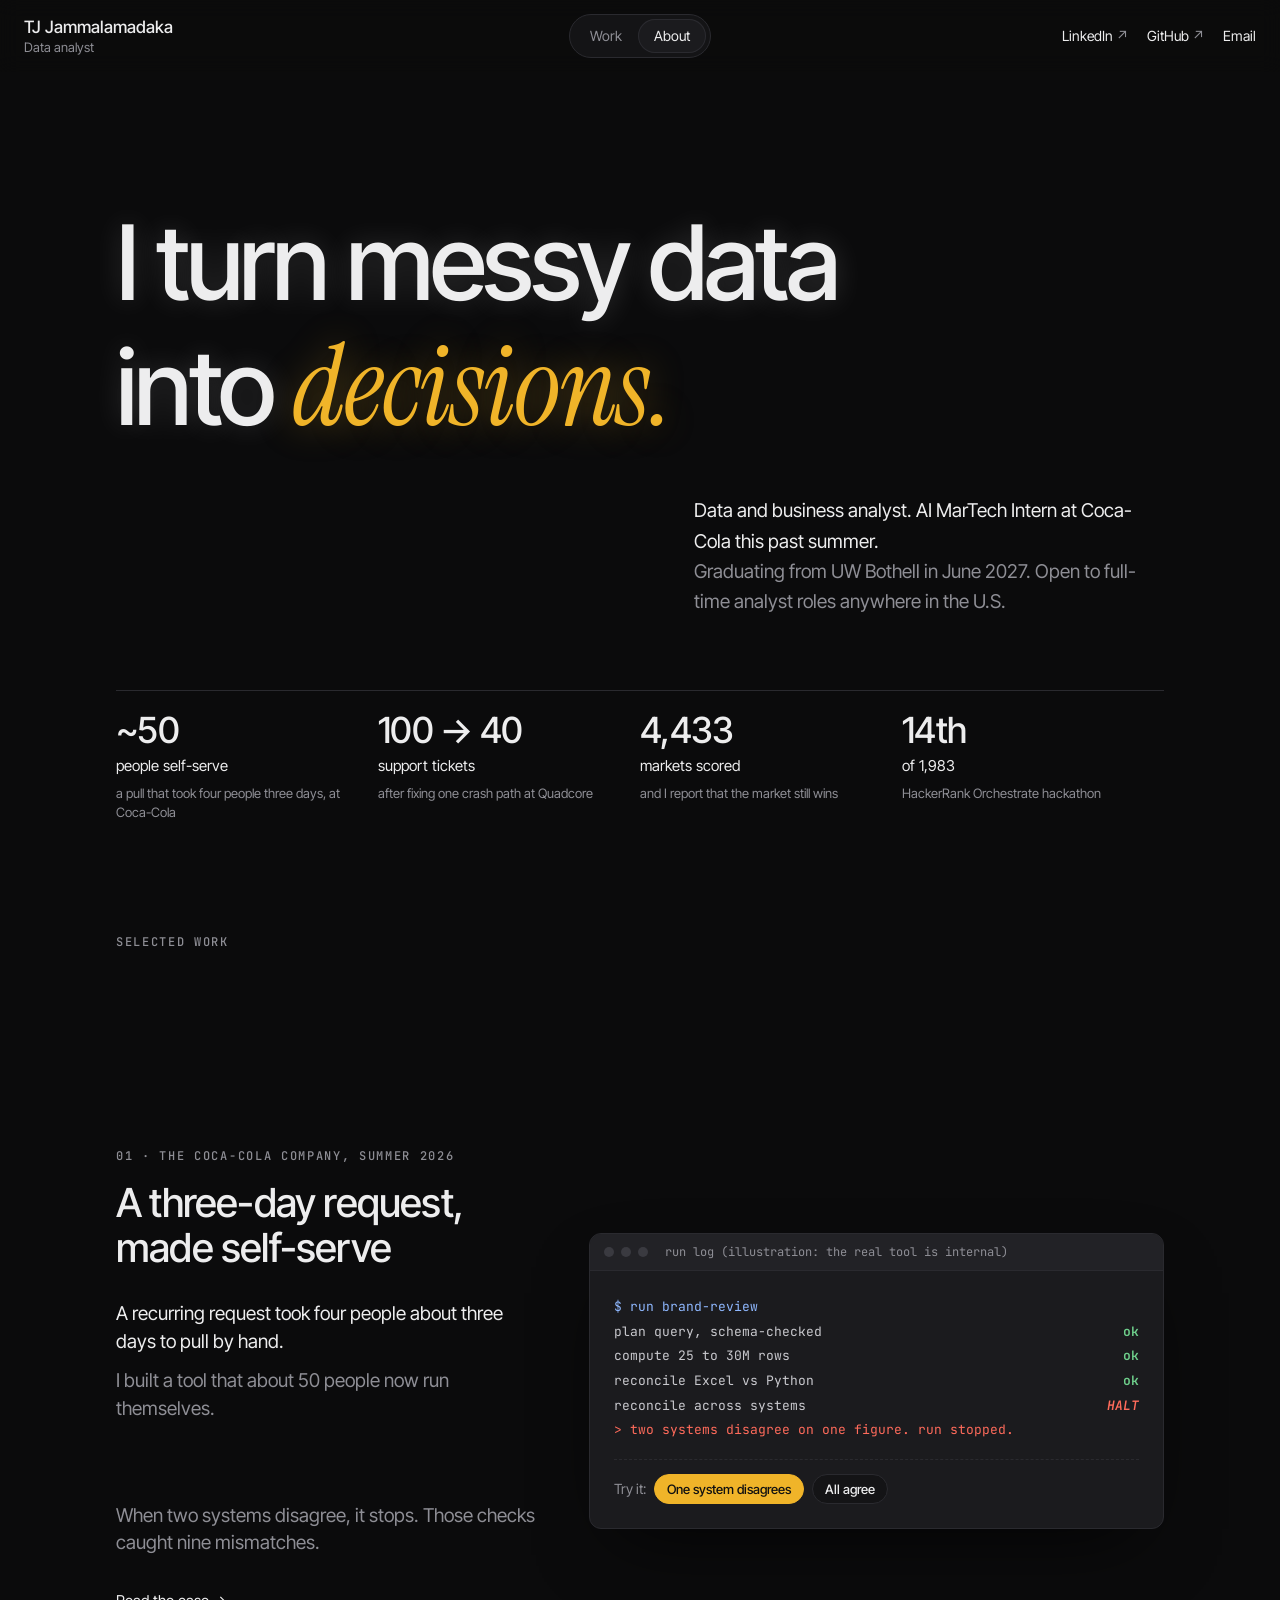
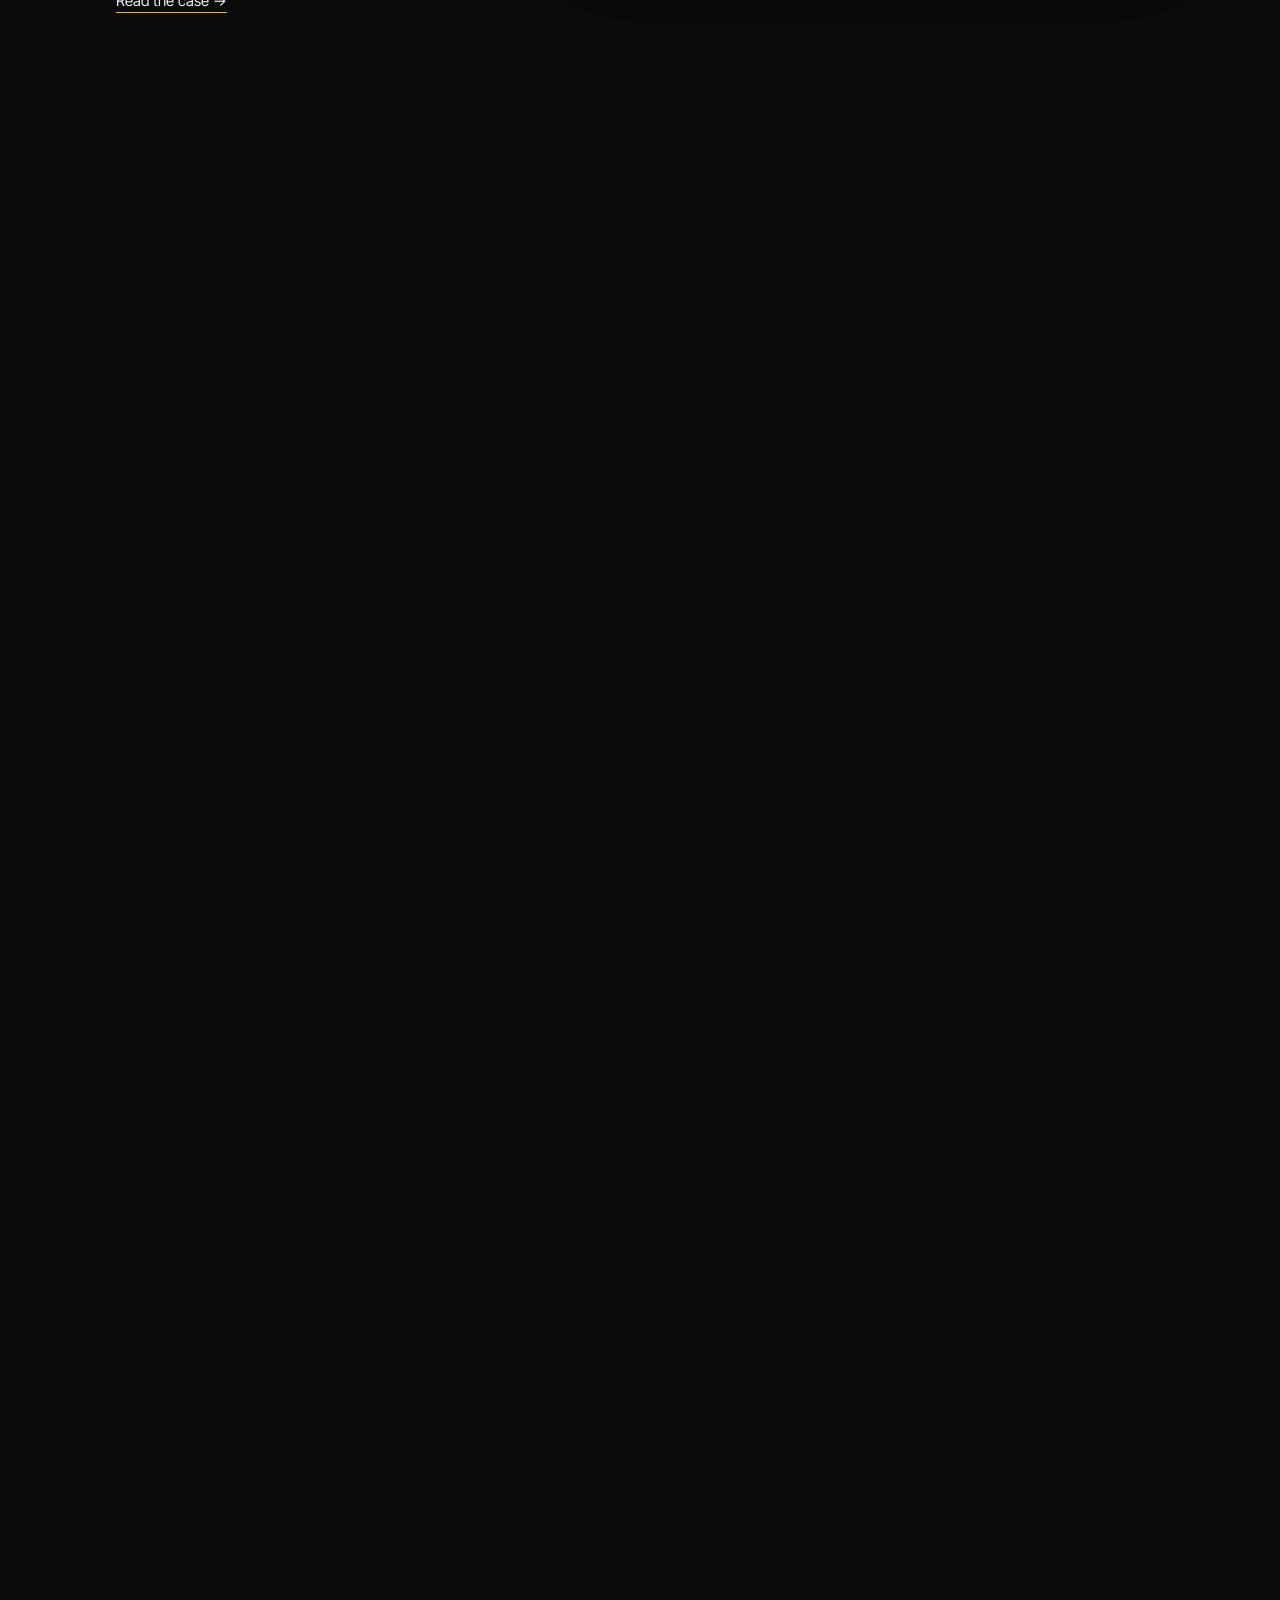
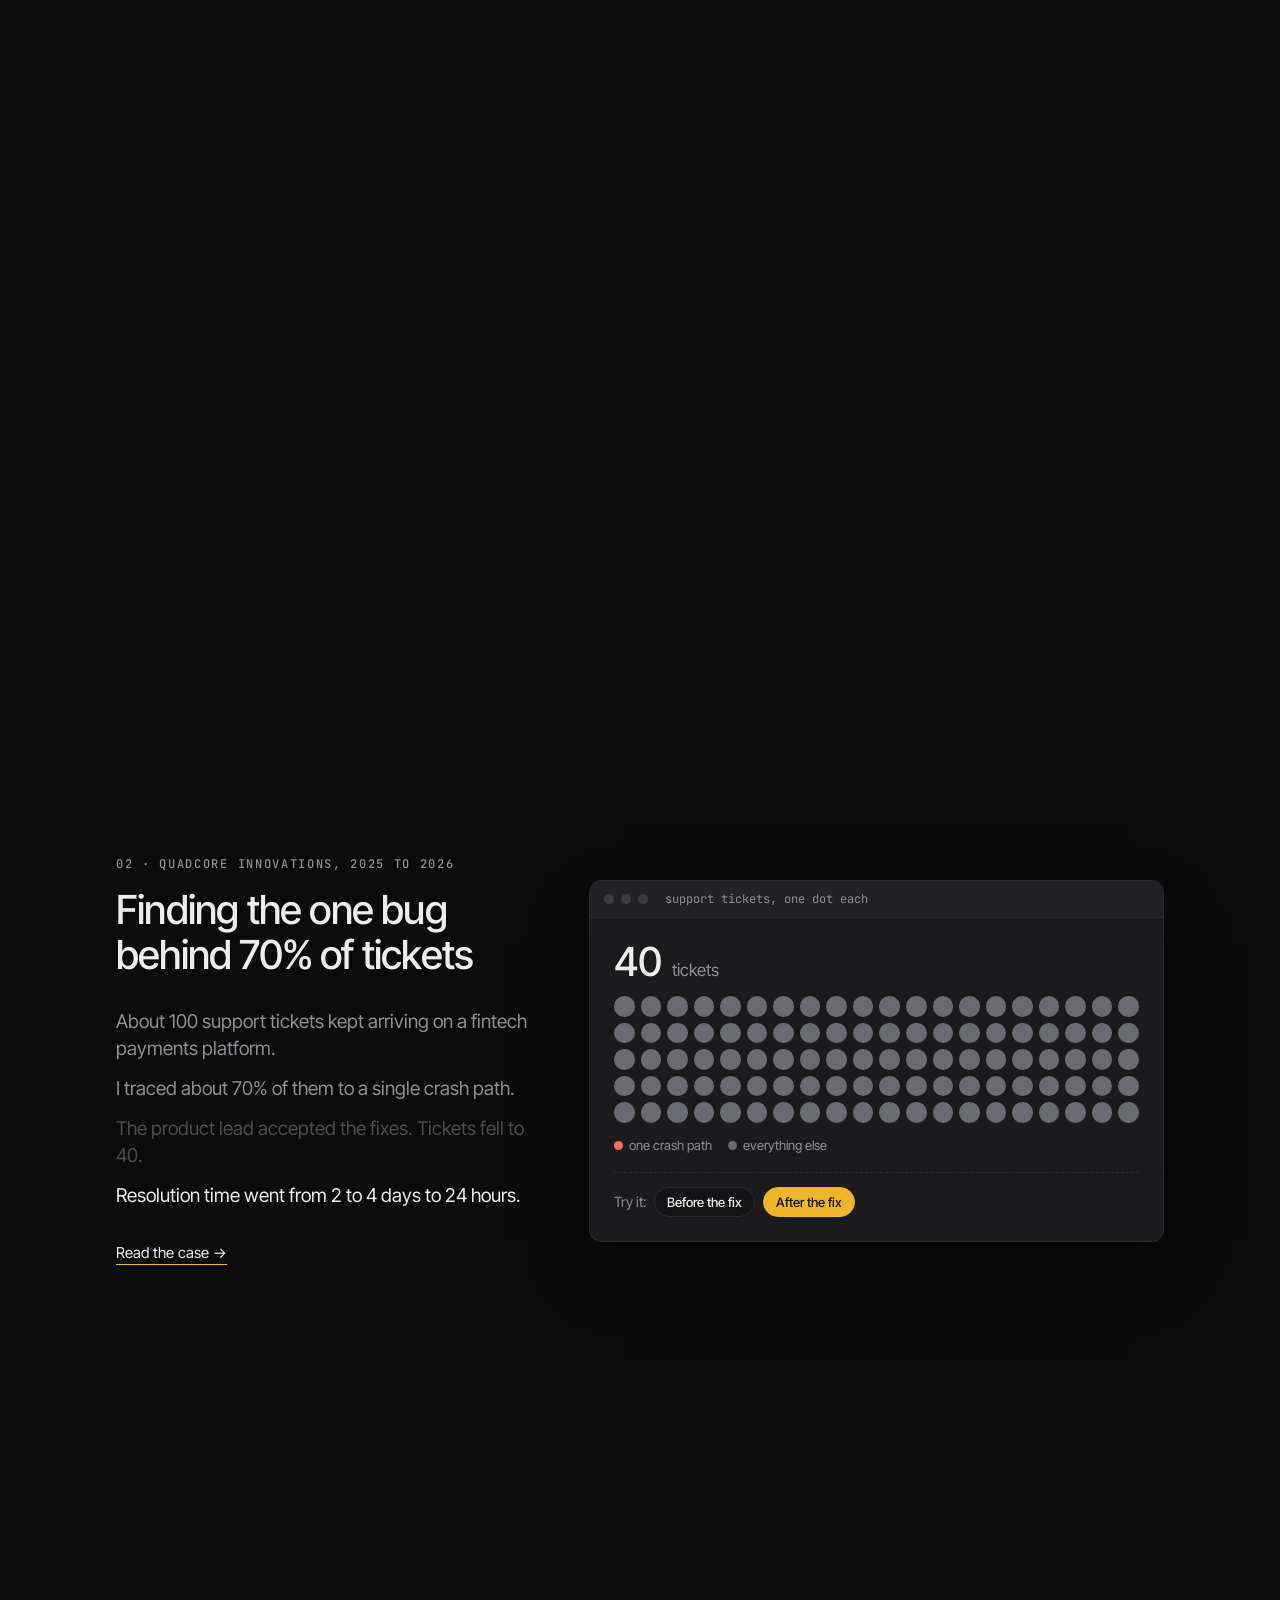
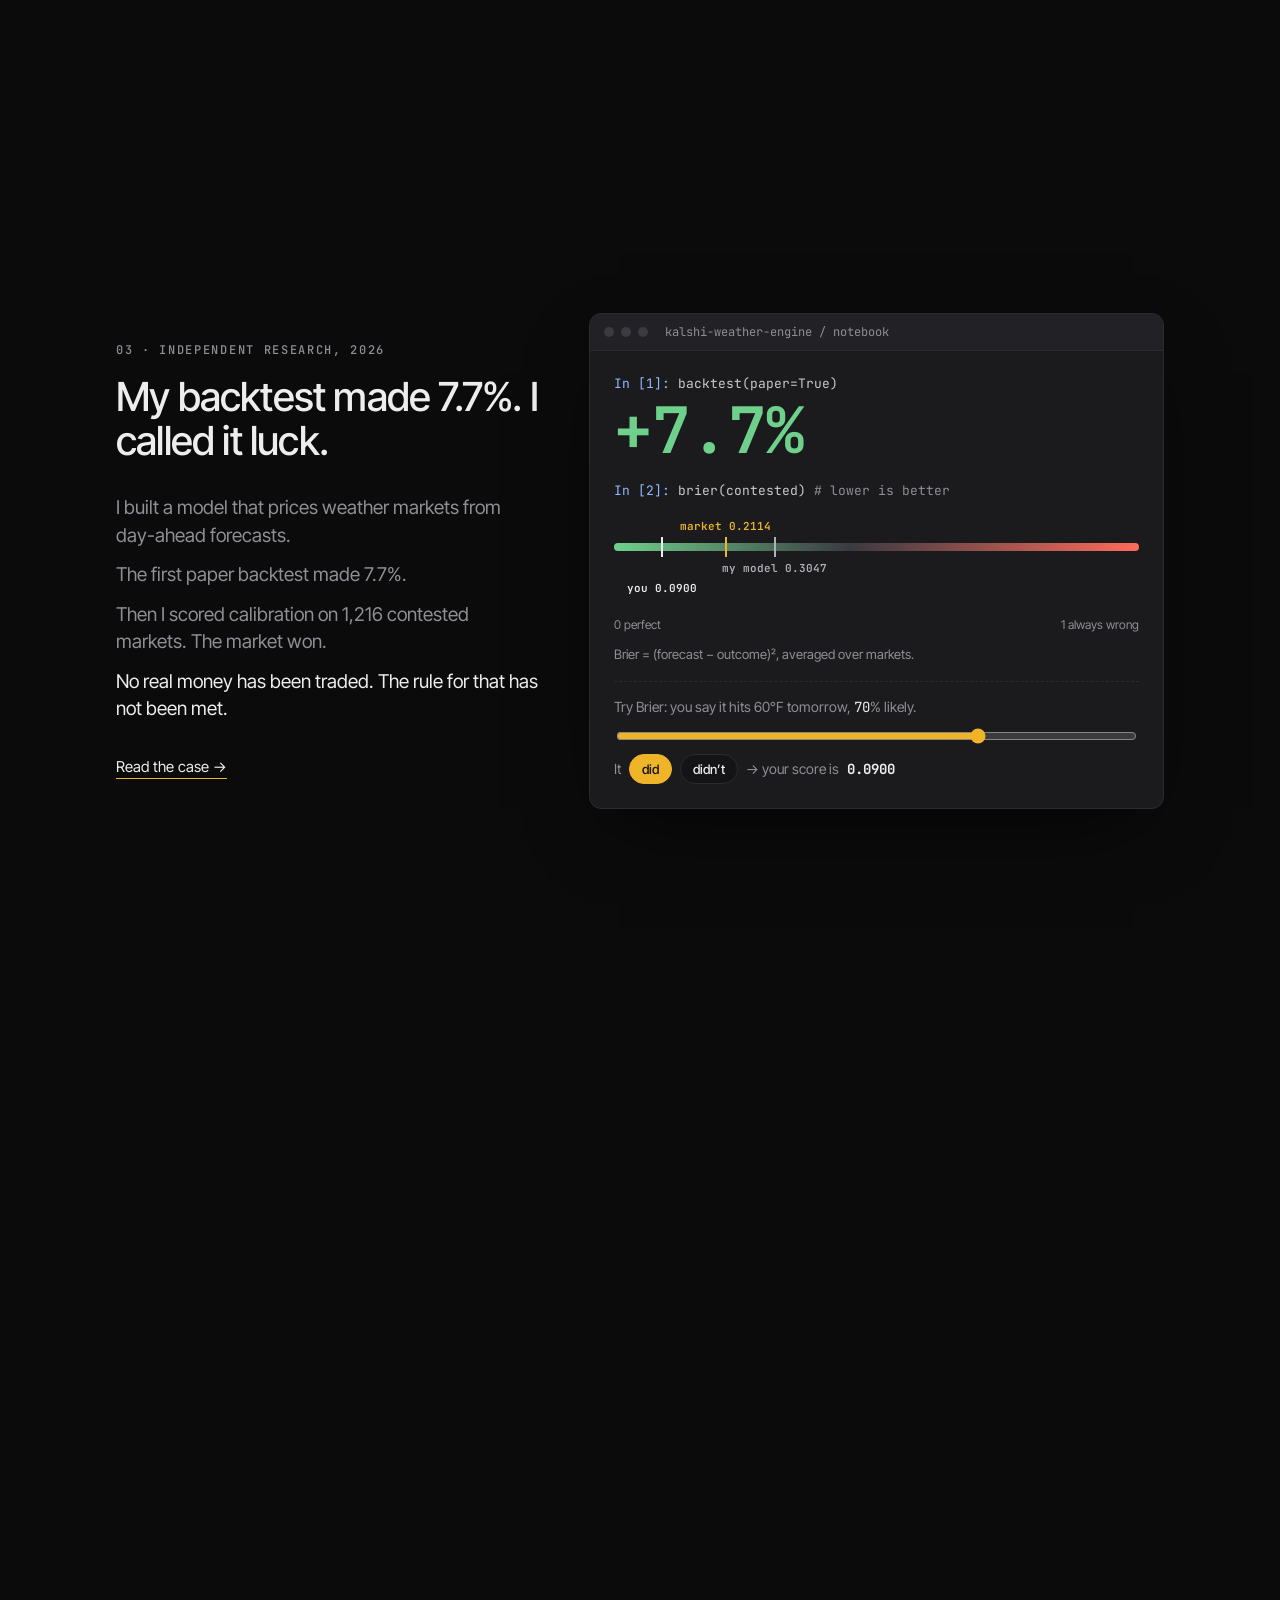
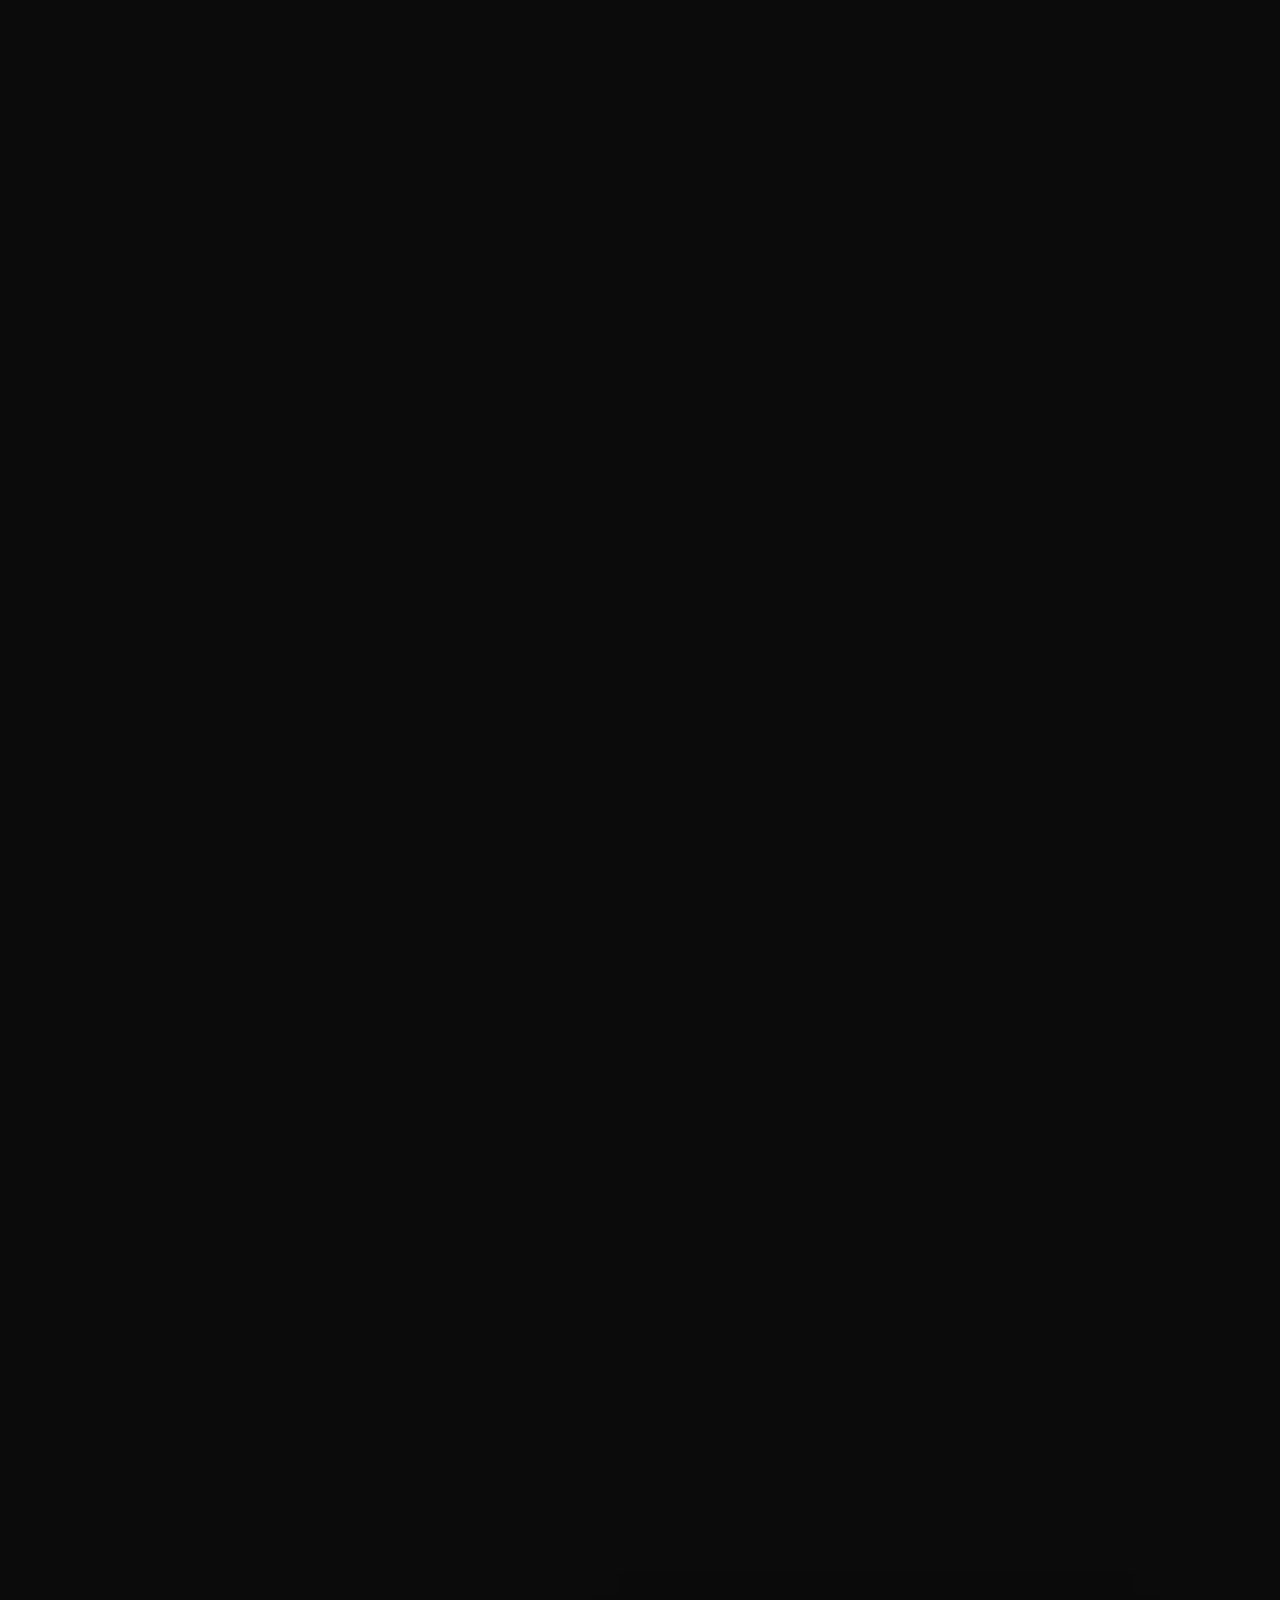
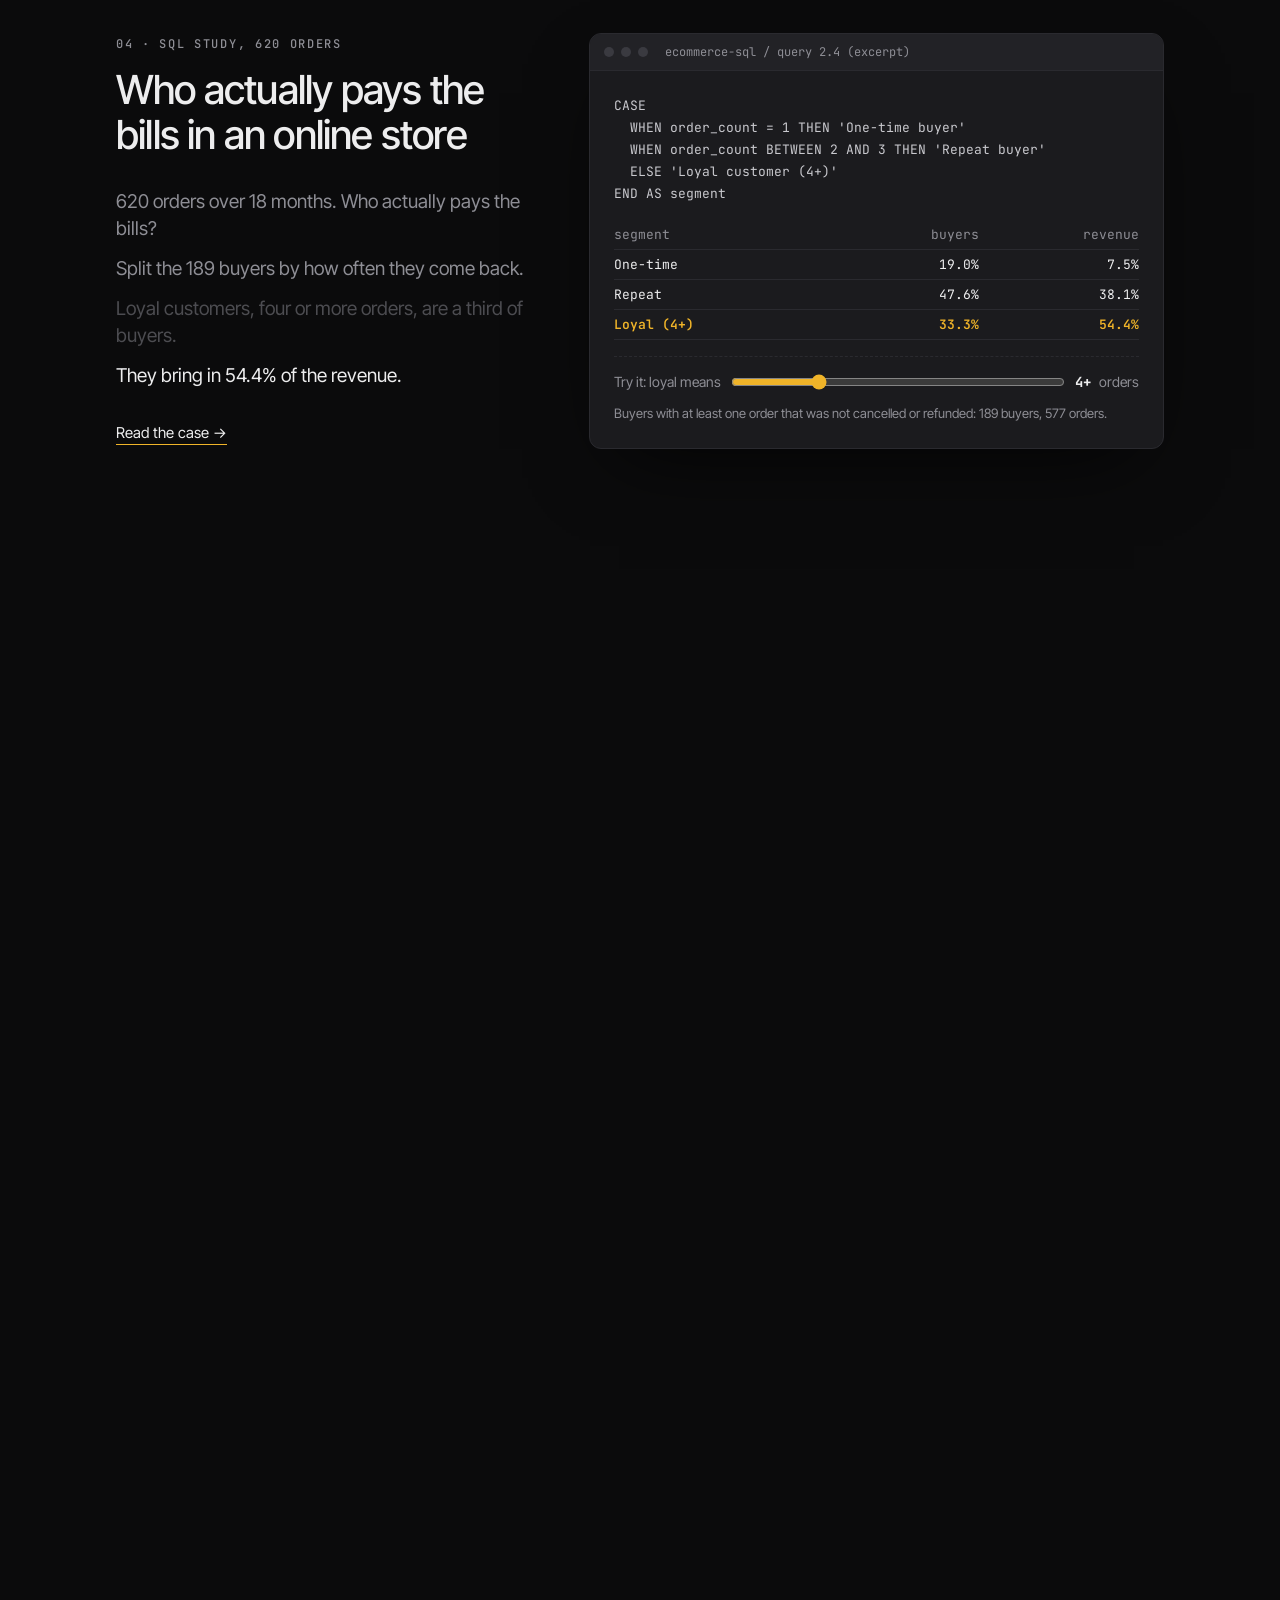
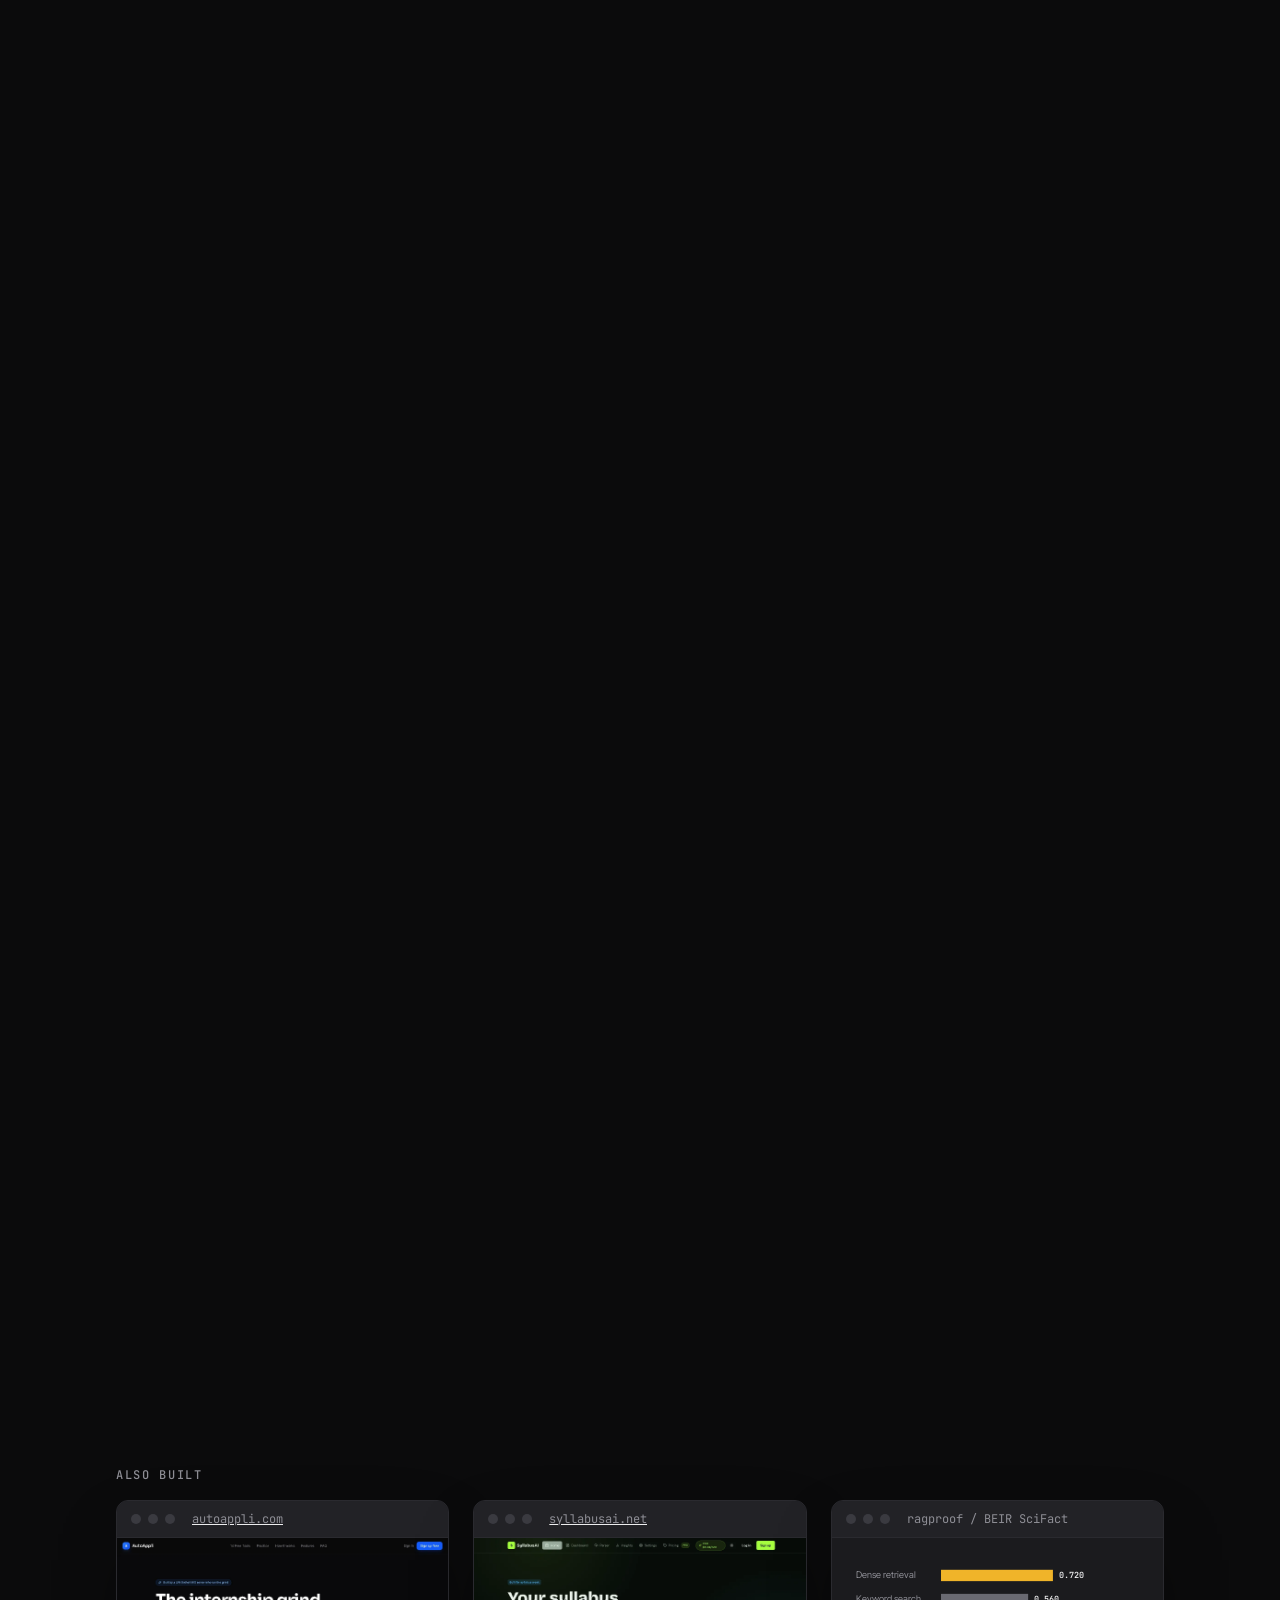
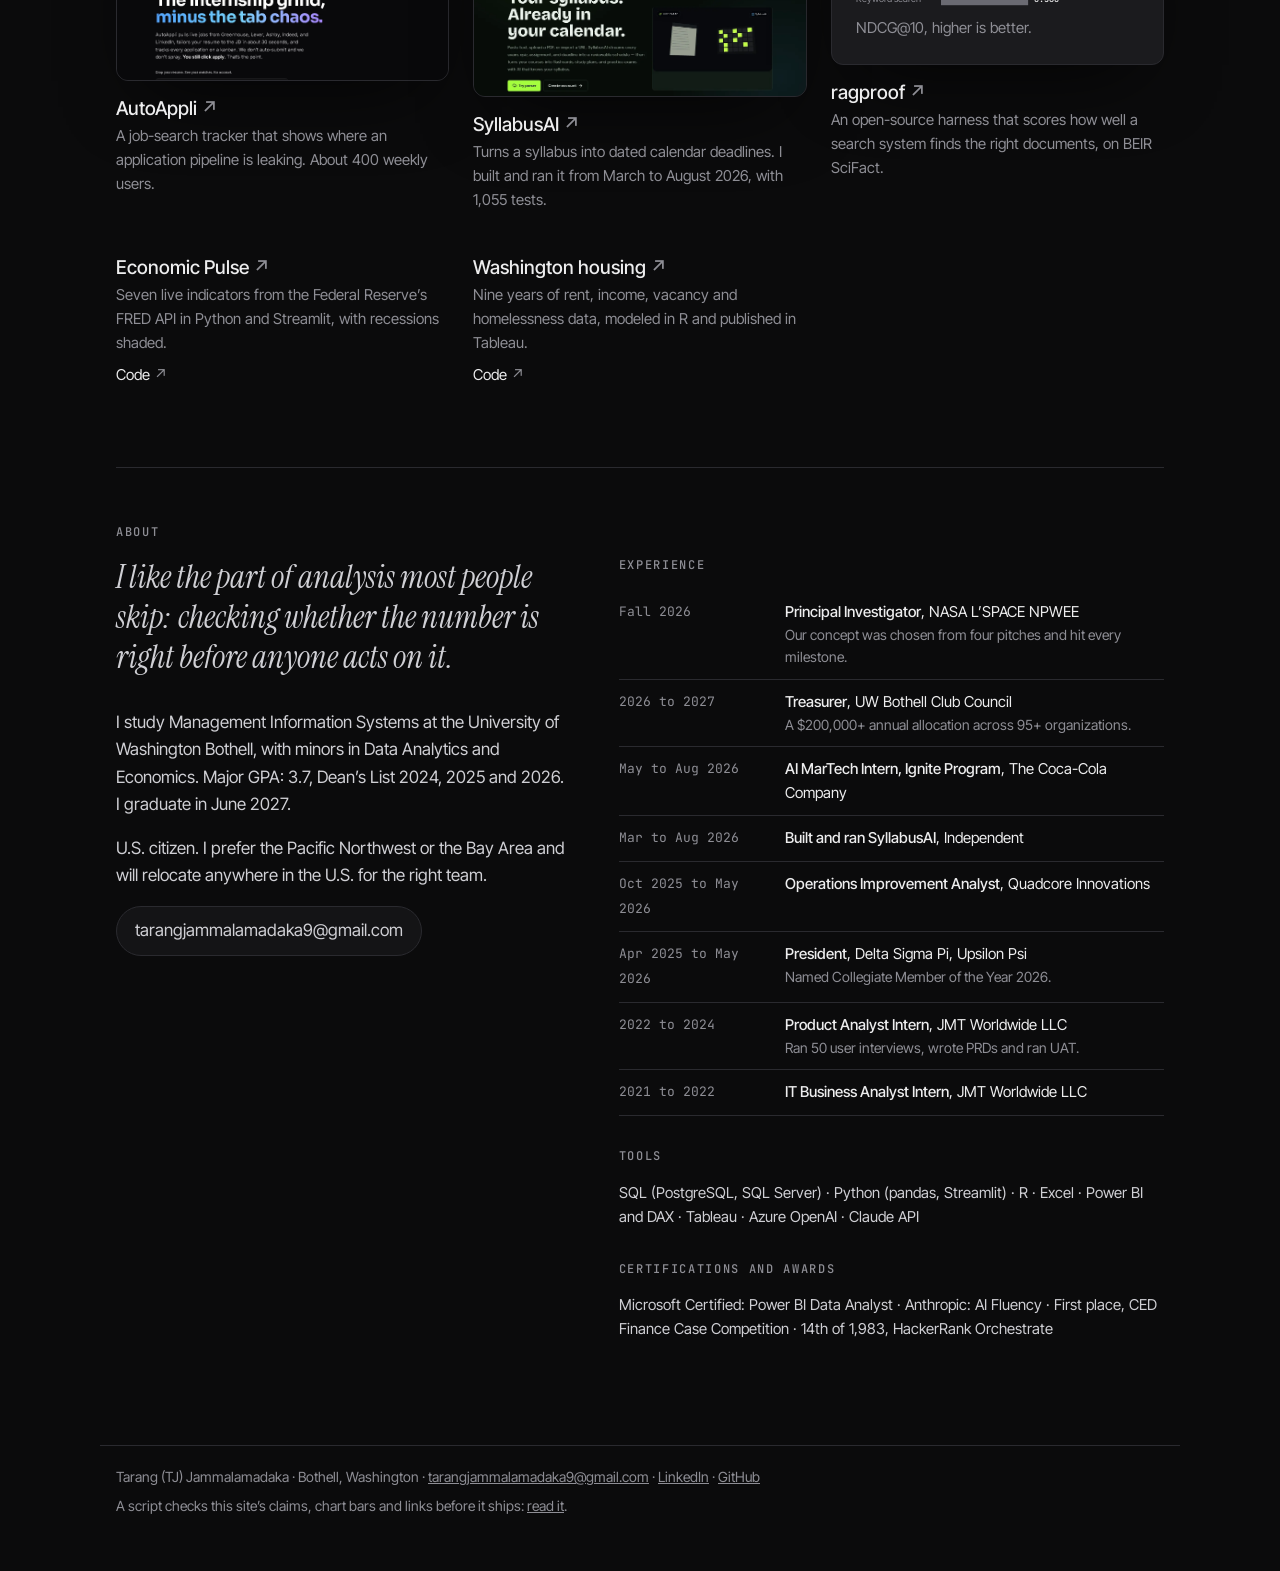
==== index.html @ cb662fa6 "feat: cinematic scroll scenes with hands-on analysis on the home page Each case now pins while its s" ====
<!doctype html>
<html lang="en">
<head>
<meta charset="utf-8">
<meta name="viewport" content="width=device-width, initial-scale=1">
<title>TJ Jammalamadaka | Data analyst</title>
<meta name="description" content="Data and business analyst. Case studies from Coca-Cola, Quadcore and independent research. Graduating June 2027.">
<meta name="color-scheme" content="dark">
<link rel="preconnect" href="https://fonts.googleapis.com">
<link rel="preconnect" href="https://fonts.gstatic.com" crossorigin>
<link rel="stylesheet" href="https://fonts.googleapis.com/css2?family=Inter+Tight:wght@300;400;500;600&family=Instrument+Serif:ital@1&family=JetBrains+Mono:wght@400;600&display=swap">
<link rel="stylesheet" href="styles.css">
<script>document.documentElement.classList.add('js');setTimeout(()=>{if(!window.revealReady)document.querySelectorAll('.reveal,.stage').forEach((e)=>e.classList.add('in'));if(!window.scenesReady)document.documentElement.classList.add('still')},3000)</script>
</head>
<body>
<a class="skip" href="#main">Skip to content</a>
<header class="nav">
  <a class="me" href="index.html"><b>TJ Jammalamadaka</b><span>Data analyst</span></a>
  <nav class="pill" aria-label="Sections"><a href="index.html#work" data-nav="work">Work</a><a href="index.html#about" data-nav="about">About</a></nav>
  <div class="out"><a class="" href="https://linkedin.com/in/tarang-tj/" target="_blank" rel="noopener noreferrer">LinkedIn</a><a class="" href="https://github.com/tarang-tj" target="_blank" rel="noopener noreferrer">GitHub</a><a href="mailto:tarangjammalamadaka9@gmail.com">Email</a></div>
</header>
<main id="main">
<section class="hero">
  <h1>I turn messy data<br>into <em>decisions.</em></h1>
  <div class="hero-sub"><p>Data and business analyst. AI MarTech Intern at Coca-Cola this past summer.</p>
  <p class="dim">Graduating from UW Bothell in June 2027. Open to full-time analyst roles anywhere in the U.S.</p></div>
  <ul class="proof"><li><b>~50</b><span>people self-serve</span><small>a pull that took four people three days, at Coca-Cola</small></li><li><b>100 → 40</b><span>support tickets</span><small>after fixing one crash path at Quadcore</small></li><li><b>4,433</b><span>markets scored</span><small>and I report that the market still wins</small></li><li><b>14th</b><span>of 1,983</span><small>HackerRank Orchestrate hackathon</small></li></ul>
</section>
<section id="work" class="work" data-section="work">
  <h2 class="label">Selected work</h2>
  <section class="scene" data-scene style="--len:3.2" aria-labelledby="s-coca-cola">
  <div class="scene-pin">
    <div class="scene-text">
      <p class="label">01 &middot; The Coca-Cola Company, Summer 2026</p>
      <h3 id="s-coca-cola"><a href="work/coca-cola.html">A three-day request, made self-serve</a></h3>
      <ol class="beats"><li data-at="0">A recurring request took four people about three days to pull by hand.</li><li data-at="0.25">I built a tool that about 50 people now run themselves.</li><li data-at="0.5">Every figure is computed in plain Python over 25 to 30 million rows.</li><li data-at="0.75">When two systems disagree, it stops. Those checks caught nine mismatches.</li></ol>
      <a class="case-link" href="work/coca-cola.html">Read the case &rarr;</a>
    </div>
    <div class="scene-win"><div class="win dark"><div class="win-bar"><i></i><i></i><i></i><span>run log  (illustration: the real tool is internal)</span></div><div class="win-body"><div class="log" data-log>
    <div class="ln cmd"><span>$ run brand-review</span></div>
    <div class="ln " data-at="0.2"><span>plan query, schema-checked</span><b>ok</b></div>
    <div class="ln " data-at="0.4"><span>compute 25 to 30M rows</span><b>ok</b></div>
    <div class="ln " data-at="0.55"><span>reconcile Excel vs Python</span><b>ok</b></div>
    <div class="ln last" data-at="0.75"><span>reconcile across systems</span><b><i class="halt">HALT</i><i class="pass">ok</i></b></div>
    <div class="ln note" data-at="0.8"><span class="halt">&gt; two systems disagree on one figure. run stopped.</span><span class="pass">&gt; all systems agree. report published.</span></div>
  </div>
  <div class="try"><span>Try it:</span><button type="button" data-log-mode="halt" aria-pressed="true">One system disagrees</button><button type="button" data-log-mode="pass" aria-pressed="false">All agree</button></div></div></div></div>
  </div>
</section>
<section class="scene" data-scene style="--len:3" aria-labelledby="s-quadcore">
  <div class="scene-pin">
    <div class="scene-text">
      <p class="label">02 &middot; Quadcore Innovations, 2025 to 2026</p>
      <h3 id="s-quadcore"><a href="work/quadcore.html">Finding the one bug behind 70% of tickets</a></h3>
      <ol class="beats"><li data-at="0">About 100 support tickets kept arriving on a fintech payments platform.</li><li data-at="0.3">I traced about 70% of them to a single crash path.</li><li data-at="0.6">The product lead accepted the fixes. Tickets fell to 40.</li><li data-at="0.85">Resolution time went from 2 to 4 days to 24 hours.</li></ol>
      <a class="case-link" href="work/quadcore.html">Read the case &rarr;</a>
    </div>
    <div class="scene-win"><div class="win "><div class="win-bar"><i></i><i></i><i></i><span>support tickets, one dot each</span></div><div class="win-body"><div class="tickets" data-tickets>
    <p class="count"><b data-count>~100</b> tickets</p>
    <div class="dots" role="img" aria-label="About 100 tickets, about 70 from one crash path, 40 after the fixes"><i class="crash"></i><i class="crash"></i><i class="crash"></i><i class="crash"></i><i class="crash"></i><i class="crash"></i><i class="crash"></i><i class="crash"></i><i class="crash"></i><i class="crash"></i><i class="crash gone"></i><i class="crash gone"></i><i class="crash gone"></i><i class="crash gone"></i><i class="crash gone"></i><i class="crash gone"></i><i class="crash gone"></i><i class="crash gone"></i><i class="crash gone"></i><i class="crash gone"></i><i class="crash gone"></i><i class="crash gone"></i><i class="crash gone"></i><i class="crash gone"></i><i class="crash gone"></i><i class="crash gone"></i><i class="crash gone"></i><i class="crash gone"></i><i class="crash gone"></i><i class="crash gone"></i><i class="crash gone"></i><i class="crash gone"></i><i class="crash gone"></i><i class="crash gone"></i><i class="crash gone"></i><i class="crash gone"></i><i class="crash gone"></i><i class="crash gone"></i><i class="crash gone"></i><i class="crash gone"></i><i class="crash gone"></i><i class="crash gone"></i><i class="crash gone"></i><i class="crash gone"></i><i class="crash gone"></i><i class="crash gone"></i><i class="crash gone"></i><i class="crash gone"></i><i class="crash gone"></i><i class="crash gone"></i><i class="crash gone"></i><i class="crash gone"></i><i class="crash gone"></i><i class="crash gone"></i><i class="crash gone"></i><i class="crash gone"></i><i class="crash gone"></i><i class="crash gone"></i><i class="crash gone"></i><i class="crash gone"></i><i class="crash gone"></i><i class="crash gone"></i><i class="crash gone"></i><i class="crash gone"></i><i class="crash gone"></i><i class="crash gone"></i><i class="crash gone"></i><i class="crash gone"></i><i class="crash gone"></i><i class="crash gone"></i><i class=""></i><i class=""></i><i class=""></i><i class=""></i><i class=""></i><i class=""></i><i class=""></i><i class=""></i><i class=""></i><i class=""></i><i class=""></i><i class=""></i><i class=""></i><i class=""></i><i class=""></i><i class=""></i><i class=""></i><i class=""></i><i class=""></i><i class=""></i><i class=""></i><i class=""></i><i class=""></i><i class=""></i><i class=""></i><i class=""></i><i class=""></i><i class=""></i><i class=""></i><i class=""></i></div>
    <p class="key"><span><i class="crash"></i>one crash path</span><span><i></i>everything else</span></p>
  </div>
  <div class="try"><span>Try it:</span><button type="button" data-fix="off" aria-pressed="true">Before the fix</button><button type="button" data-fix="on" aria-pressed="false">After the fix</button></div></div></div></div>
  </div>
</section>
<section class="scene" data-scene style="--len:3.2" aria-labelledby="s-kalshi">
  <div class="scene-pin">
    <div class="scene-text">
      <p class="label">03 &middot; Independent research, 2026</p>
      <h3 id="s-kalshi"><a href="work/kalshi.html">My backtest made 7.7%. I called it luck.</a></h3>
      <ol class="beats"><li data-at="0">I built a model that prices weather markets from day-ahead forecasts.</li><li data-at="0.3">The first paper backtest made 7.7%.</li><li data-at="0.55">Then I scored calibration on 1,216 contested markets. The market won.</li><li data-at="0.85">No real money has been traded. The rule for that has not been met.</li></ol>
      <a class="case-link" href="work/kalshi.html">Read the case &rarr;</a>
    </div>
    <div class="scene-win"><div class="win "><div class="win-bar"><i></i><i></i><i></i><span>kalshi-weather-engine / notebook</span></div><div class="win-body"><div class="nbk">
    <p class="cell" data-at="0.2"><span>In [1]:</span> backtest(paper=True)</p>
    <p class="out big pos" data-at="0.3">+7.7%</p>
    <p class="cell" data-at="0.5"><span>In [2]:</span> brier(contested)  <em># lower is better</em></p>
    <div class="brier" data-at="0.55">
      <div class="scale"><i class="mk" data-mk="market" style="left:21.14%"><b>market 0.2114</b></i><i class="mk alt" style="left:30.47%"><b>my model 0.3047</b></i><i class="mk you" data-you style="left:9%"><b data-you-label>you 0.0900</b></i></div>
      <p class="ends"><span>0 perfect</span><span>1 always wrong</span></p>
      <p class="cap">Brier = (forecast &minus; outcome)&sup2;, averaged over markets.</p>
    </div>
  </div>
  <div class="try col"><span>Try Brier: you say it hits 60&deg;F tomorrow, <output data-p>70</output>% likely.</span>
    <input type="range" min="0" max="100" value="70" data-p-in aria-label="Your forecast probability">
    <span class="row" aria-live="polite">It <button type="button" data-y="1" aria-pressed="true">did</button><button type="button" data-y="0" aria-pressed="false">didn&rsquo;t</button> &rarr; your score is <b data-you-score>0.0900</b></span></div></div></div></div>
  </div>
</section>
<section class="scene" data-scene style="--len:3.6" aria-labelledby="s-retail-sql">
  <div class="scene-pin">
    <div class="scene-text">
      <p class="label">04 &middot; SQL study, 620 orders</p>
      <h3 id="s-retail-sql"><a href="work/retail-sql.html">Who actually pays the bills in an online store</a></h3>
      <ol class="beats"><li data-at="0">620 orders over 18 months. Who actually pays the bills?</li><li data-at="0.25">Split the 189 buyers by how often they come back.</li><li data-at="0.6">Loyal customers, four or more orders, are a third of buyers.</li><li data-at="0.8">They bring in 54.4% of the revenue.</li></ol>
      <a class="case-link" href="work/retail-sql.html">Read the case &rarr;</a>
    </div>
    <div class="scene-win"><div class="win "><div class="win-bar"><i></i><i></i><i></i><span>ecommerce-sql / query 2.4 (excerpt)</span></div><div class="win-body"><pre class="sql" data-type="0.1-0.5" data-sql data-tpl="CASE
  WHEN order_count = 1 THEN 'One-time buyer'
  WHEN order_count BETWEEN 2 AND {r} THEN 'Repeat buyer'
  ELSE 'Loyal customer ({k}+)'
END AS segment">CASE
  WHEN order_count = 1 THEN 'One-time buyer'
  WHEN order_count BETWEEN 2 AND 3 THEN 'Repeat buyer'
  ELSE 'Loyal customer (4+)'
END AS segment</pre>
    <table class="res" data-at="0.55" data-seg aria-live="polite"><thead><tr><th>segment</th><th>buyers</th><th>revenue</th></tr></thead>
      <tbody><tr><td>One-time</td><td data-c="b0">19.0%</td><td data-c="r0">7.5%</td></tr>
      <tr><td>Repeat</td><td data-c="b1">47.6%</td><td data-c="r1">38.1%</td></tr>
      <tr class="hi" data-at="0.6"><td data-c="name">Loyal (4+)</td><td data-c="b2">33.3%</td><td data-c="r2">54.4%</td></tr></tbody></table>
    <div class="try"><span>Try it: loyal means</span><input type="range" min="3" max="7" value="4" data-loyal aria-label="Orders needed to count as loyal" aria-valuetext="4 or more orders"><b data-loyal-out>4+</b><span>orders</span></div>
    <p class="cap">Buyers with at least one order that was not cancelled or refunded: 189 buyers, 577 orders.</p>
    <script type="application/json" id="order-dist">[[1,36,7619.1],[2,53,17490.86],[3,37,21338.6],[4,25,18476.17],[5,17,15155.47],[6,12,11805.77],[7,6,6117.86],[8,2,3050.78],[9,1,906.15]]</script></div></div></div>
  </div>
</section>
  <h2 class="label">Also built</h2>
  <div class="tiles"><article class="tile reveal">
  <a href="https://autoappli.com" target="_blank" rel="noopener noreferrer" tabindex="-1"><div class="win shot"><div class="win-bar"><i></i><i></i><i></i><span>autoappli.com</span></div><div class="win-body"><img src="img/autoappli.webp" alt="AutoAppli home page" loading="lazy" width="1440" height="620"></div></div></a>
  <h3><a class="" href="https://autoappli.com" target="_blank" rel="noopener noreferrer">AutoAppli</a></h3><p>A job-search tracker that shows where an application pipeline is leaking. About 400 weekly users.</p>
</article><article class="tile reveal">
  <a href="https://syllabusai.net" target="_blank" rel="noopener noreferrer" tabindex="-1"><div class="win shot"><div class="win-bar"><i></i><i></i><i></i><span>syllabusai.net</span></div><div class="win-body"><img src="img/syllabusai.webp" alt="SyllabusAI home page" loading="lazy" width="1440" height="690"></div></div></a>
  <h3><a class="" href="https://syllabusai.net" target="_blank" rel="noopener noreferrer">SyllabusAI</a></h3><p>Turns a syllabus into dated calendar deadlines. I built and ran it from March to August 2026, with 1,055 tests.</p>
</article><article class="tile reveal">
  <div class="win "><div class="win-bar"><i></i><i></i><i></i><span>ragproof / BEIR SciFact</span></div><div class="win-body"><svg class="chart" viewBox="0 0 400 76" role="img" aria-label="Retrieval quality NDCG@10: dense 0.720, keyword 0.560"><text class="t" x="0" y="23">Dense retrieval</text><rect class="bar" x="120" y="11" data-value="0.72" data-max="1" data-shown="0.720" height="16" width="158"/><text class="v" x="286" y="23">0.720</text><text class="t" x="0" y="57">Keyword search</text><rect class="bar alt" x="120" y="45" data-value="0.56" data-max="1" data-shown="0.560" height="16" width="123"/><text class="v" x="251" y="57">0.560</text></svg><p class="cap">NDCG@10, higher is better.</p></div></div>
  <h3><a class="" href="https://github.com/tarang-tj/ragproof" target="_blank" rel="noopener noreferrer">ragproof</a></h3><p>An open-source harness that scores how well a search system finds the right documents, on BEIR SciFact.</p>
</article><article class="tile reveal">
  
  <h3><a class="" href="https://tarang-tj.github.io/economic-pulse-dashboard/" target="_blank" rel="noopener noreferrer">Economic Pulse</a></h3><p>Seven live indicators from the Federal Reserve’s FRED API in Python and Streamlit, with recessions shaded.</p><p class="links"><a class="" href="https://github.com/tarang-tj/economic-pulse-dashboard" target="_blank" rel="noopener noreferrer">Code</a></p>
</article><article class="tile reveal">
  
  <h3><a class="" href="https://tarang-tj.github.io/wa-housing-homelessness/" target="_blank" rel="noopener noreferrer">Washington housing</a></h3><p>Nine years of rent, income, vacancy and homelessness data, modeled in R and published in Tableau.</p><p class="links"><a class="" href="https://github.com/tarang-tj/wa-housing-homelessness" target="_blank" rel="noopener noreferrer">Code</a></p>
</article></div>
</section>
<section id="about" class="about" data-section="about">
  <h2 class="label">About</h2>
  <div class="about-grid">
    <div class="bio"><p class="lede">I like the part of analysis most people skip: checking whether the number is right before anyone acts on it.</p>
    <p>I study Management Information Systems at the University of Washington Bothell, with minors in Data Analytics and Economics. Major GPA: 3.7, Dean&rsquo;s List 2024, 2025 and 2026. I graduate in June 2027.</p>
    <p>U.S. citizen. I prefer the Pacific Northwest or the Bay Area and will relocate anywhere in the U.S. for the right team.</p>
    <p class="cta"><a class="btn" href="mailto:tarangjammalamadaka9@gmail.com">tarangjammalamadaka9@gmail.com</a></p></div>
    <div>
      <h3 class="label">Experience</h3>
      <ol class="xp"><li><span class="when">Fall 2026</span><div><b>Principal Investigator</b>, NASA L’SPACE NPWEE<small>Our concept was chosen from four pitches and hit every milestone.</small></div></li><li><span class="when">2026 to 2027</span><div><b>Treasurer</b>, UW Bothell Club Council<small>A $200,000+ annual allocation across 95+ organizations.</small></div></li><li><span class="when">May to Aug 2026</span><div><b>AI MarTech Intern, Ignite Program</b>, The Coca-Cola Company</div></li><li><span class="when">Mar to Aug 2026</span><div><b>Built and ran SyllabusAI</b>, Independent</div></li><li><span class="when">Oct 2025 to May 2026</span><div><b>Operations Improvement Analyst</b>, Quadcore Innovations</div></li><li><span class="when">Apr 2025 to May 2026</span><div><b>President</b>, Delta Sigma Pi, Upsilon Psi<small>Named Collegiate Member of the Year 2026.</small></div></li><li><span class="when">2022 to 2024</span><div><b>Product Analyst Intern</b>, JMT Worldwide LLC<small>Ran 50 user interviews, wrote PRDs and ran UAT.</small></div></li><li><span class="when">2021 to 2022</span><div><b>IT Business Analyst Intern</b>, JMT Worldwide LLC</div></li></ol>
      <h3 class="label">Tools</h3>
      <p class="tools">SQL (PostgreSQL, SQL Server) &middot; Python (pandas, Streamlit) &middot; R &middot; Excel &middot; Power BI and DAX &middot; Tableau &middot; Azure OpenAI &middot; Claude API</p>
      <h3 class="label">Certifications and awards</h3>
      <p class="tools">Microsoft Certified: Power BI Data Analyst &middot; Anthropic: AI Fluency &middot; First place, CED Finance Case Competition &middot; 14th of 1,983, HackerRank Orchestrate</p>
    </div>
  </div>
</section>
</main>
<footer class="foot">
  <p>Tarang (TJ) Jammalamadaka &middot; Bothell, Washington &middot; <a href="mailto:tarangjammalamadaka9@gmail.com">tarangjammalamadaka9@gmail.com</a> &middot; <a class="" href="https://linkedin.com/in/tarang-tj/" target="_blank" rel="noopener noreferrer">LinkedIn</a> &middot; <a class="" href="https://github.com/tarang-tj" target="_blank" rel="noopener noreferrer">GitHub</a></p>
  <p>A script checks this site&rsquo;s claims, chart bars and links before it ships: <a class="" href="https://github.com/tarang-tj/portfolio/blob/main/scripts/check-site.mjs" target="_blank" rel="noopener noreferrer">read it</a>.</p>
</footer>
<script src="main.js" defer></script>
<script src="scenes.js" defer></script>
<script src="hands-on.js" defer></script>
</body>
</html>
---- styles.css ----
/* Dark studio layout: one glowing headline, then work shown inside the windows it was made in. */
:root {
  --bg: #0b0b0c; --panel: #141416; --panel-2: #1b1b1e; --line: #2a2a2f; --ink: #ededee; --dim: #8e8e95;
  --accent: #f0b429; --alt: #6a6a72; --halt: #ff6b5b; --ok: #6fd08c;
  --sans: "Inter Tight", system-ui, sans-serif; --serif: "Instrument Serif", Georgia, serif;
  --mono: "JetBrains Mono", ui-monospace, monospace; --max: 1080px;
  color-scheme: dark;
}
* { box-sizing: border-box; }
html { scroll-behavior: smooth; }
body { margin: 0; background: radial-gradient(1200px 600px at 50% -10%, #1d1d21, var(--bg) 60%) no-repeat, var(--bg);
  color: var(--ink); font: 400 17px/1.6 var(--sans); -webkit-font-smoothing: antialiased; overflow-wrap: anywhere; }
a { color: inherit; }
a:focus-visible { outline: 2px solid var(--accent); outline-offset: 3px; }
main, .foot { max-width: var(--max); margin: 0 auto; padding: 0 16px; }
.skip { position: absolute; left: -999px; }
.skip:focus { left: 16px; top: 8px; background: var(--panel); padding: 8px 12px; z-index: 30; }
.label { font: 500 12px/1.4 var(--mono); letter-spacing: .14em; text-transform: uppercase; color: var(--dim); margin: 0 0 16px; }
.dim { color: var(--dim); }
.small { font-size: 14px; }

/* Nav: name left, section pill center, outbound links right */
.nav { position: sticky; top: 0; z-index: 20; display: grid; grid-template-columns: 1fr auto 1fr; align-items: center; gap: 12px;
  padding: 14px 24px; background: color-mix(in srgb, var(--bg) 82%, transparent); backdrop-filter: blur(10px); }
.me { text-decoration: none; display: flex; flex-direction: column; line-height: 1.25; }
.me b { font-weight: 500; } .me span { font-size: 13px; color: var(--dim); }
.pill { display: flex; padding: 4px; border: 1px solid var(--line); border-radius: 999px; background: var(--panel); }
.pill a { text-decoration: none; font-size: 14px; padding: 6px 16px; border-radius: 999px; color: var(--dim); transition: background .2s, color .2s; }
.pill a.on { background: var(--panel-2); color: var(--ink); box-shadow: inset 0 0 0 1px var(--line); }
.out { justify-self: end; display: flex; gap: 18px; font-size: 14px; }
.out a { text-decoration: none; } .out a:hover { color: var(--accent); }
.out a[target]::after { content: " \2197"; color: var(--dim); }
@media (max-width: 720px) { .nav { grid-template-columns: 1fr auto; padding: 12px 16px; } .out { display: none; } }

/* Hero */
.hero { padding: clamp(64px, 12vw, 140px) 0 72px; }
h1 { font: 500 clamp(44px, 8.4vw, 104px)/.98 var(--sans); letter-spacing: -.035em; margin: 0;
  text-shadow: 0 0 28px rgba(255, 255, 255, .16); }
h1 em { font: italic 400 1.08em var(--serif); letter-spacing: -.01em; color: var(--accent); text-shadow: 0 0 36px rgba(240, 180, 41, .35); }
.hero-sub { margin: 36px 0 0 auto; max-width: 470px; font-size: 19px; }
.hero-sub p { margin: 0; }
.proof { list-style: none; padding: 0; margin: 72px 0 0; display: grid; grid-template-columns: repeat(4, minmax(0, 1fr));
  border-top: 1px solid var(--line); }
.proof li { padding: 20px 16px 0 0; display: flex; flex-direction: column; }
.proof b { font: 500 clamp(26px, 3.2vw, 36px)/1.1 var(--sans); letter-spacing: -.02em; }
.proof span { font-size: 15px; margin-top: 4px; }
.proof small { color: var(--dim); font-size: 13px; line-height: 1.45; margin-top: 6px; }
@media (max-width: 760px) { .proof { grid-template-columns: repeat(2, minmax(0, 1fr)); row-gap: 20px; } .hero-sub { margin-left: 0; } }

/* Scroll scenes: each pins while its story plays (scenes.js sets .on and --p) */
.work { padding: 40px 0; }
.js .scene { height: calc(var(--len) * 100vh); }
.scene-pin { display: grid; grid-template-columns: minmax(0, .85fr) minmax(0, 1.15fr); gap: 48px; align-items: center; padding: 32px 0; }
.js .scene-pin { position: sticky; top: 72px; height: calc(100vh - 72px); padding: 0; }
.scene-text h3 a { text-decoration: none; } .scene-text h3 a:hover { color: var(--accent); }
.scene-text h3 { font: 500 clamp(26px, 3.2vw, 40px)/1.12 var(--sans); letter-spacing: -.02em; margin: 0 0 8px; }
.beats { list-style: none; padding: 0; margin: 24px 0; min-height: 9em; }
.beats li { font-size: 19px; line-height: 1.45; padding: 6px 0; color: var(--dim); transition: opacity .5s, transform .5s, color .5s; }
.js .beats li { opacity: 0; transform: translateY(10px); }
.js .beats li.on { opacity: .5; transform: none; }
.js .beats li.cur { opacity: 1; color: var(--ink); }
.case-link { font-size: 15px; text-decoration: none; border-bottom: 1px solid var(--accent); padding-bottom: 2px; }
.case-link:hover { color: var(--accent); }
.js .scene-win [data-at] { transition: opacity .5s, transform .5s; }
.js .scene-win [data-at]:not(.on) { opacity: 0; transform: translateY(8px); }
@media (max-width: 860px) {
  .scene-pin { grid-template-columns: minmax(0, 1fr); gap: 12px; }
  .js .scene-pin { top: 68px; height: calc(100svh - 68px); align-content: center; }
  .scene-text h3 { font-size: 24px; }
  .beats { margin: 10px 0; min-height: 3.2em; }
  .js .beats li { display: none; } .js .beats li.cur { display: block; }
  .beats li { font-size: 16px; padding: 0; }
  .case-link { font-size: 14px; }
}
html.still .scene { height: auto; } html.still .scene-pin { position: static; height: auto; padding: 48px 0; }
html.still .beats li { opacity: 1 !important; display: block !important; transform: none !important; color: var(--ink) !important; }
html.still .scene-win [data-at] { opacity: 1 !important; transform: none !important; }
html.still .case-link { display: inline; }

/* Scene 01: run log */
.log .ln { display: flex; justify-content: space-between; gap: 12px; font: 13px/1.9 var(--mono); color: #c9c9ce; }
.log .ln b { color: var(--ok); font-weight: 600; }
.log .cmd { color: #8fb8ff; }
.log .halt { color: var(--halt); }
.log:not(.passing) .pass, .log.passing .halt { display: none; }
.log .pass { color: var(--ok); }
.log .ln.last.on b .halt { animation: flash .5s 3; }
@keyframes flash { 50% { opacity: .2; } }
/* Scene 02: tickets */
.count { margin: 0 0 12px; color: var(--dim); } .count b { font: 500 40px/1 var(--sans); color: var(--ink); margin-right: 6px; }
.dots { display: grid; grid-template-columns: repeat(20, minmax(0, 1fr)); gap: 6px; }
.dots i { aspect-ratio: 1; border-radius: 50%; background: var(--alt); transition: background .5s, opacity .6s, transform .6s; }
.scene:has(.beats li[data-at="0.3"].on) .dots .crash, html.still .dots .crash, html:not(.js) .dots .crash { background: var(--halt); }
.tickets.fixed .dots i { background: var(--alt) !important; }
.tickets.fixed .dots .gone { opacity: .07; transform: scale(.5); }
.key { display: flex; gap: 16px; font-size: 13px; color: var(--dim); margin: 12px 0 0; }
.key i { display: inline-block; width: 9px; height: 9px; border-radius: 50%; background: var(--alt); margin-right: 6px; }
.key i.crash { background: var(--halt); }
/* Scene 03: notebook and Brier scale */
.nbk .cell { font: 13px var(--mono); color: #c9c9ce; margin: 0 0 6px; }
.nbk .cell span { color: #8fb8ff; } .nbk .cell em { color: var(--dim); font-style: normal; }
.nbk .big { font: 600 clamp(40px, 6vw, 64px)/1 var(--mono); margin: 4px 0 20px; } .pos { color: var(--ok); }
.scale { position: relative; height: 8px; margin: 44px 0 64px; border-radius: 4px; background: linear-gradient(90deg, var(--ok), #3a3a40 45%, var(--halt)); }
.mk { position: absolute; top: -6px; width: 2px; height: 20px; background: var(--accent); transition: left .3s; }
.mk b { position: absolute; bottom: 24px; left: 50%; transform: translateX(-50%); font: 600 11px var(--mono); white-space: nowrap; color: var(--accent); }
.mk.alt { background: #b0b0b8; } .mk.alt b { color: #b0b0b8; bottom: auto; top: 24px; }
.mk.you { background: var(--ink); } .mk.you b { color: var(--ink); bottom: auto; top: 44px; }
.ends { display: flex; justify-content: space-between; font-size: 12px; color: var(--dim); margin: 0; }
/* Scene 04: results table */
.res { width: 100%; border-collapse: collapse; font: 13px var(--mono); margin: 4px 0 0; }
.res th { text-align: left; color: var(--dim); font-weight: 400; border-bottom: 1px solid var(--line); padding: 6px 0; }
.res td { padding: 6px 0; border-bottom: 1px solid var(--line); }
.res td + td, .res th + th { text-align: right; }
.res .hi td { color: var(--accent); font-weight: 600; }
.typing::after { content: "\258D"; color: var(--accent); animation: flash 1s infinite; }
/* Hands-on controls */
html:not(.js) .try { display: none; }
.try { display: flex; flex-wrap: wrap; align-items: center; gap: 8px; margin-top: 16px; padding-top: 14px; border-top: 1px dashed var(--line); font-size: 14px; color: var(--dim); }
.try.col { flex-direction: column; align-items: stretch; }
.try .row { display: flex; flex-wrap: wrap; align-items: center; gap: 8px; }
.try button { font: 500 13px var(--sans); color: var(--ink); background: var(--panel); border: 1px solid var(--line); border-radius: 999px; padding: 6px 12px; cursor: pointer; }
.try button[aria-pressed="true"] { background: var(--accent); color: #111; border-color: var(--accent); }
.try button:focus-visible, .try input:focus-visible { outline: 2px solid var(--accent); outline-offset: 2px; }
.try input[type="range"] { accent-color: var(--accent); flex: 1; min-width: 120px; }
.try b, .try output { color: var(--ink); font-family: var(--mono); }

/* Windows */
.win { background: var(--panel-2); border: 1px solid var(--line); border-radius: 12px; overflow: hidden; box-shadow: 0 30px 80px -30px rgba(0, 0, 0, .8); }
.win-bar { display: flex; align-items: center; gap: 7px; padding: 10px 14px; border-bottom: 1px solid var(--line); background: #222226; }
.win-bar i { width: 10px; height: 10px; border-radius: 50%; background: #3a3a40; }
.win-bar span { margin-left: 10px; font: 12px var(--mono); color: var(--dim); white-space: nowrap; overflow: hidden; text-overflow: ellipsis; }
.win-body { padding: clamp(14px, 3vw, 24px); }
.win.shot .win-body { padding: 0; } .win img { display: block; width: 100%; height: auto; }
.chart { width: 100%; max-width: 560px; height: auto; display: block; }
.chart .t { font: 13px var(--sans); fill: var(--dim); }
.chart .v { font: 600 12px var(--mono); fill: var(--ink); }
.bar { fill: var(--accent); transform-box: fill-box; transform-origin: left; } .bar.alt { fill: var(--alt); }
.js .bar { transform: scaleX(0); transition: transform 1s cubic-bezier(.2, .7, .2, 1); }
.js .in .bar { transform: scaleX(1); }
.cap { margin: 10px 0 0; font-size: 13px; color: var(--dim); }
.legend { display: flex; gap: 16px; font-size: 13px; color: var(--dim); margin: 0 0 8px; }
.legend i { display: inline-block; width: 10px; height: 10px; border-radius: 2px; margin-right: 6px; background: var(--accent); }
.legend i.alt { background: var(--alt); }
pre { margin: 0 0 14px; font: 13px/1.7 var(--mono); overflow-x: auto; white-space: pre; color: #c9c9ce; }
pre b { color: #8fb8ff; font-weight: 600; } pre em { color: var(--ok); font-style: normal; } pre strong { color: var(--halt); }
@media (max-width: 600px) { .chart .t { font-size: 14px; } .chart .v { font-size: 14px; } pre { font-size: 11px; } }
.log { margin: 0; }
.nb { font: 12px var(--mono); color: var(--dim); margin: 0 0 10px; } .nb span { color: #8fb8ff; }

/* Tiles */
.tiles { display: grid; grid-template-columns: repeat(auto-fill, minmax(min(100%, 300px), 1fr)); gap: 28px 24px; margin-bottom: 40px; }
.tile h3 { font: 500 19px var(--sans); margin: 16px 0 4px; } .tile h3 a { text-decoration: none; }
.tile h3 a::after, .links a::after { content: " \2197"; color: var(--dim); }
.tile p { margin: 0; color: var(--dim); font-size: 15px; }
.links { display: flex; gap: 18px; margin-top: 8px !important; font-size: 15px; }
.links a { color: var(--ink); text-decoration: none; } .links a:hover { color: var(--accent); }

/* About */
.about { padding: 56px 0 72px; border-top: 1px solid var(--line); }
.about-grid { display: grid; grid-template-columns: minmax(0, 1fr) minmax(0, 1.2fr); gap: 48px; }
@media (max-width: 860px) { .about-grid { grid-template-columns: minmax(0, 1fr); } }
.lede { font: italic 400 clamp(26px, 3vw, 32px)/1.25 var(--serif); margin-top: 0; }
.bio p { color: #cfcfd4; }
.btn { display: inline-block; padding: 10px 18px; border: 1px solid var(--line); border-radius: 999px; background: var(--panel); text-decoration: none; }
.btn:hover { border-color: var(--accent); }
.xp { list-style: none; padding: 0; margin: 0 0 32px; }
.xp li { display: grid; grid-template-columns: 150px minmax(0, 1fr); gap: 16px; padding: 10px 0; border-bottom: 1px solid var(--line); font-size: 15px; }
.xp .when { color: var(--dim); font: 13px/1.9 var(--mono); }
.xp b { font-weight: 500; } .xp small { display: block; color: var(--dim); font-size: 14px; }
@media (max-width: 520px) { .xp li { grid-template-columns: minmax(0, 1fr); gap: 2px; } }
.tools { color: #cfcfd4; font-size: 15px; margin: 0 0 32px; }

/* Case study pages */
.cs { padding: 32px 0 80px; }
.back { text-decoration: none; color: var(--dim); font-size: 14px; } .back:hover { color: var(--ink); }
.cs-head { text-align: center; padding: 48px 0 40px; }
.cs-head h1 { font-size: clamp(36px, 6vw, 68px); }
.cs-head .dim { font-size: 19px; margin: 16px 0 0; }
.cs-grid { display: grid; grid-template-columns: 220px minmax(0, 1fr); gap: 48px; margin-top: 56px; }
@media (max-width: 760px) { .cs-grid { grid-template-columns: minmax(0, 1fr); gap: 24px; } }
.meta { margin: 0; font-size: 15px; } .meta dt { color: var(--dim); font: 12px var(--mono); letter-spacing: .1em; text-transform: uppercase; margin-top: 18px; }
.meta dt:first-child { margin-top: 0; } .meta dd { margin: 4px 0 0; }
.cs-body p { margin: 0 0 16px; max-width: 680px; color: #d6d6da; }
.finding { border-left: 2px solid var(--accent); padding: 4px 0 4px 20px; margin: 28px 0; }
.finding p:last-child { font: 400 21px/1.45 var(--sans); color: var(--ink); }
.figs { width: 100%; max-width: 680px; border-collapse: collapse; margin: 8px 0 16px; font-size: 15px; }
.figs th, .figs td { text-align: left; padding: 10px 0; border-bottom: 1px solid var(--line); font-weight: 400; }
.figs th { color: var(--dim); } .figs td { text-align: right; font-family: var(--mono); font-size: 14px; }
.next { display: block; margin-top: 64px; padding: 28px; border: 1px solid var(--line); border-radius: 18px; text-decoration: none; font-size: 22px; background: var(--panel); }
.next:hover { border-color: var(--accent); } .next .label { display: block; margin-bottom: 6px; }

.foot { border-top: 1px solid var(--line); padding-top: 20px; padding-bottom: 48px; color: var(--dim); font-size: 14px; }
.foot p { margin: 0 0 6px; }

/* Reveal */
.js .reveal { opacity: 0; transform: translateY(16px); transition: opacity .7s ease, transform .7s ease, border-color .3s; }
.js .reveal.in { opacity: 1; transform: none; }
@media (prefers-reduced-motion: reduce) {
  html { scroll-behavior: auto; } .js .reveal, .js .bar, .js .beats li, .js .scene-win [data-at] { opacity: 1; transform: none; transition: none; }
}
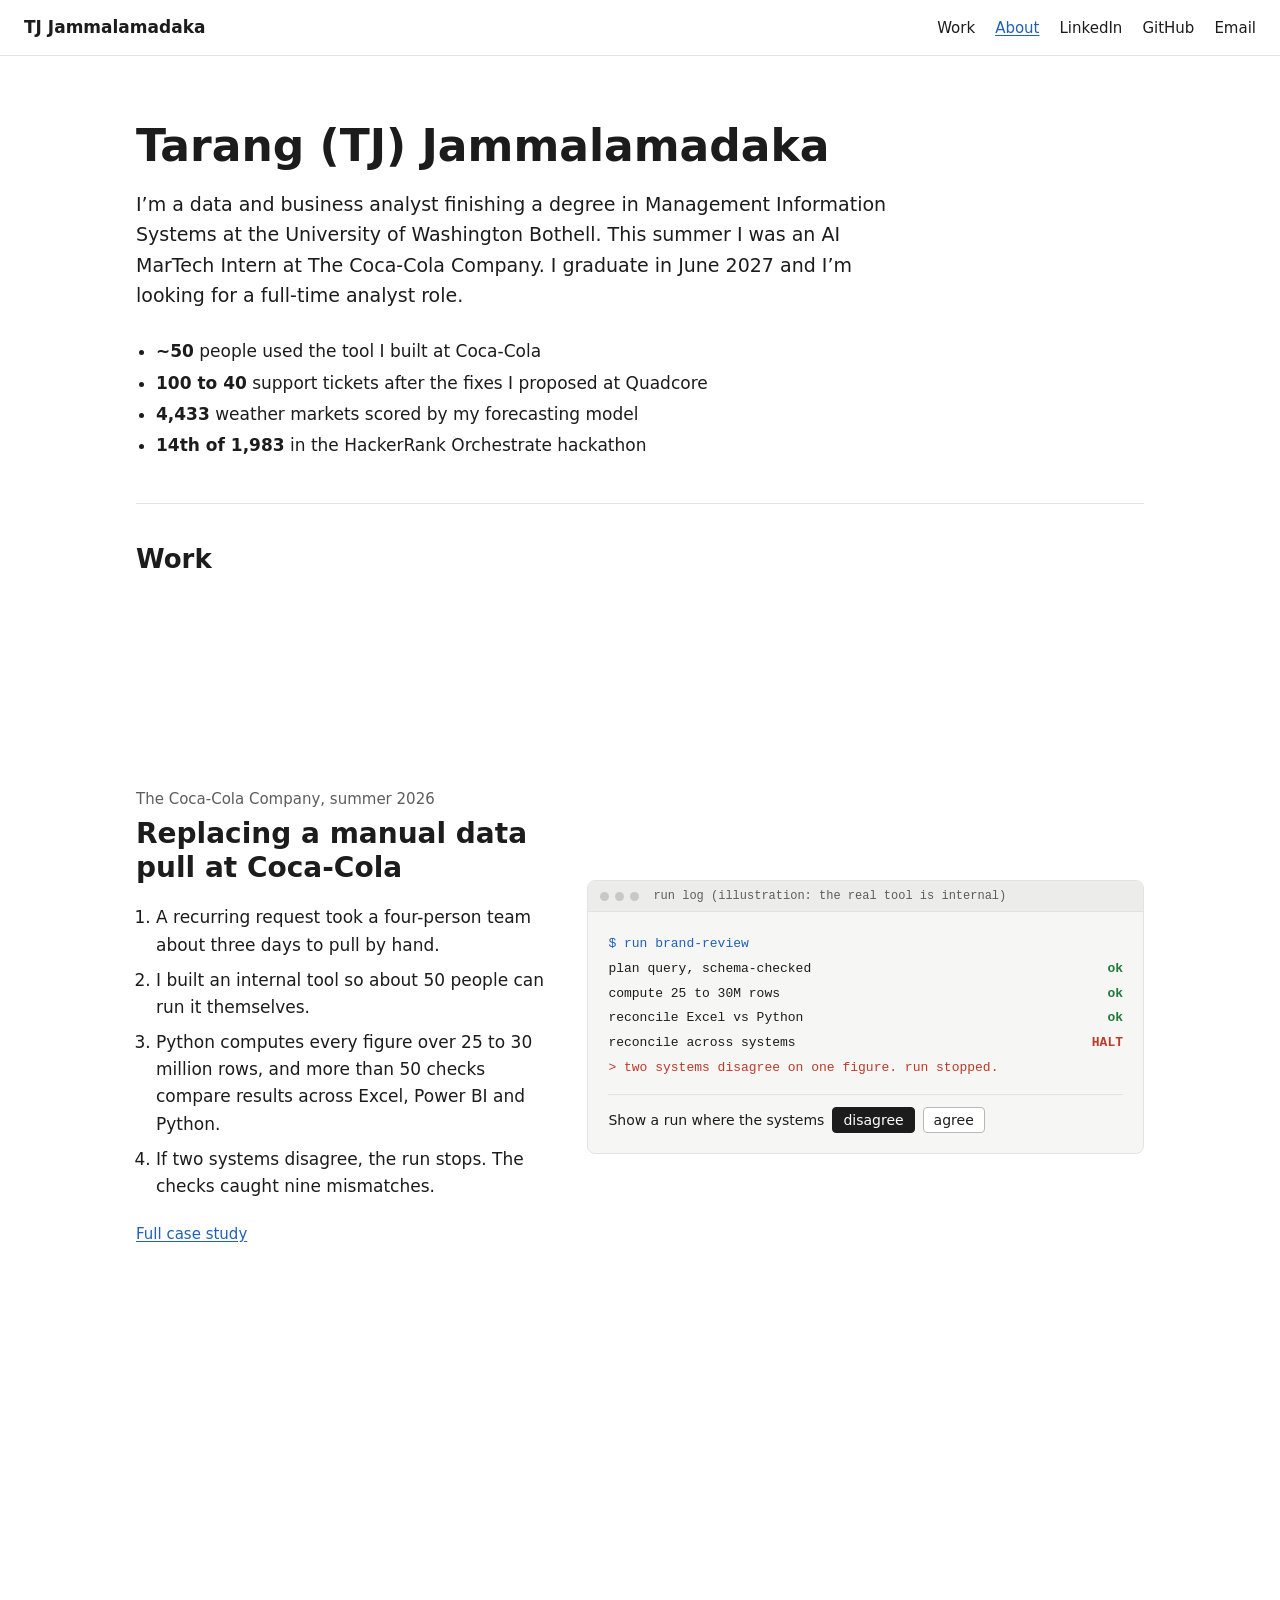
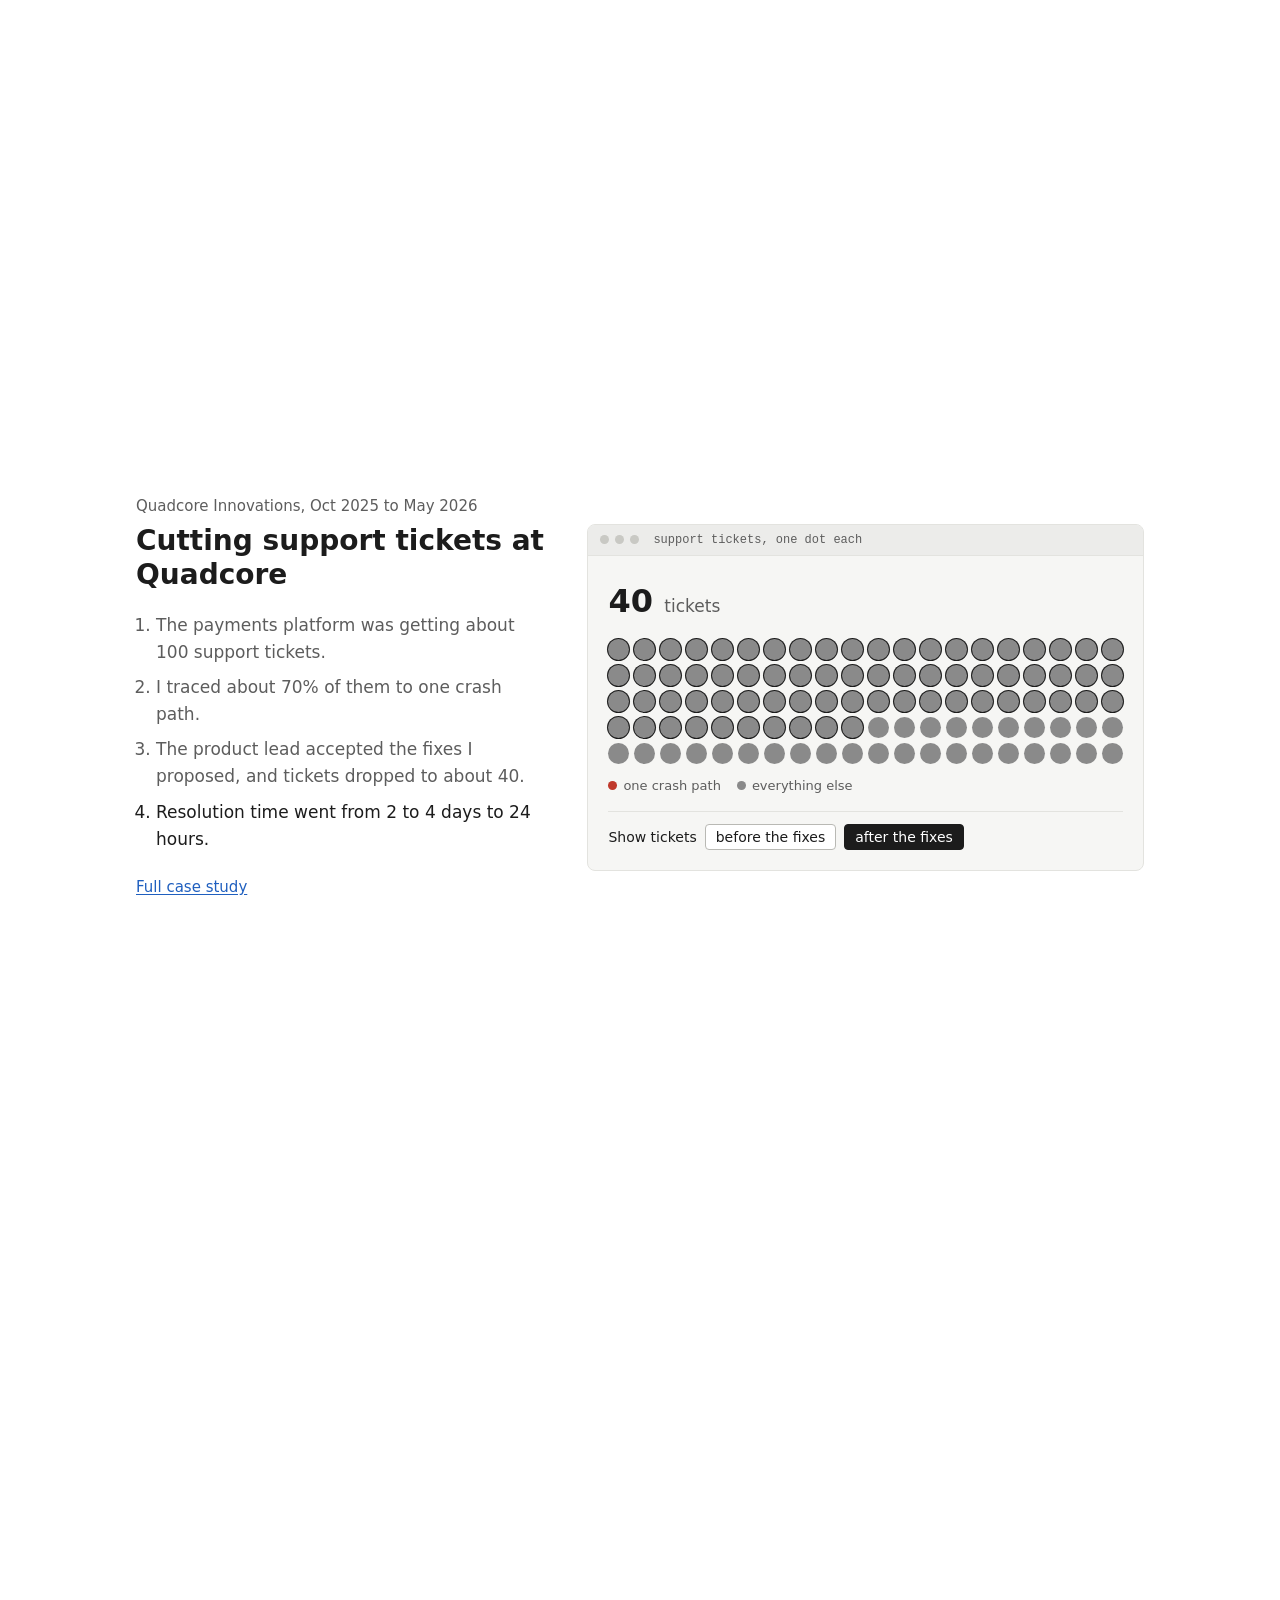
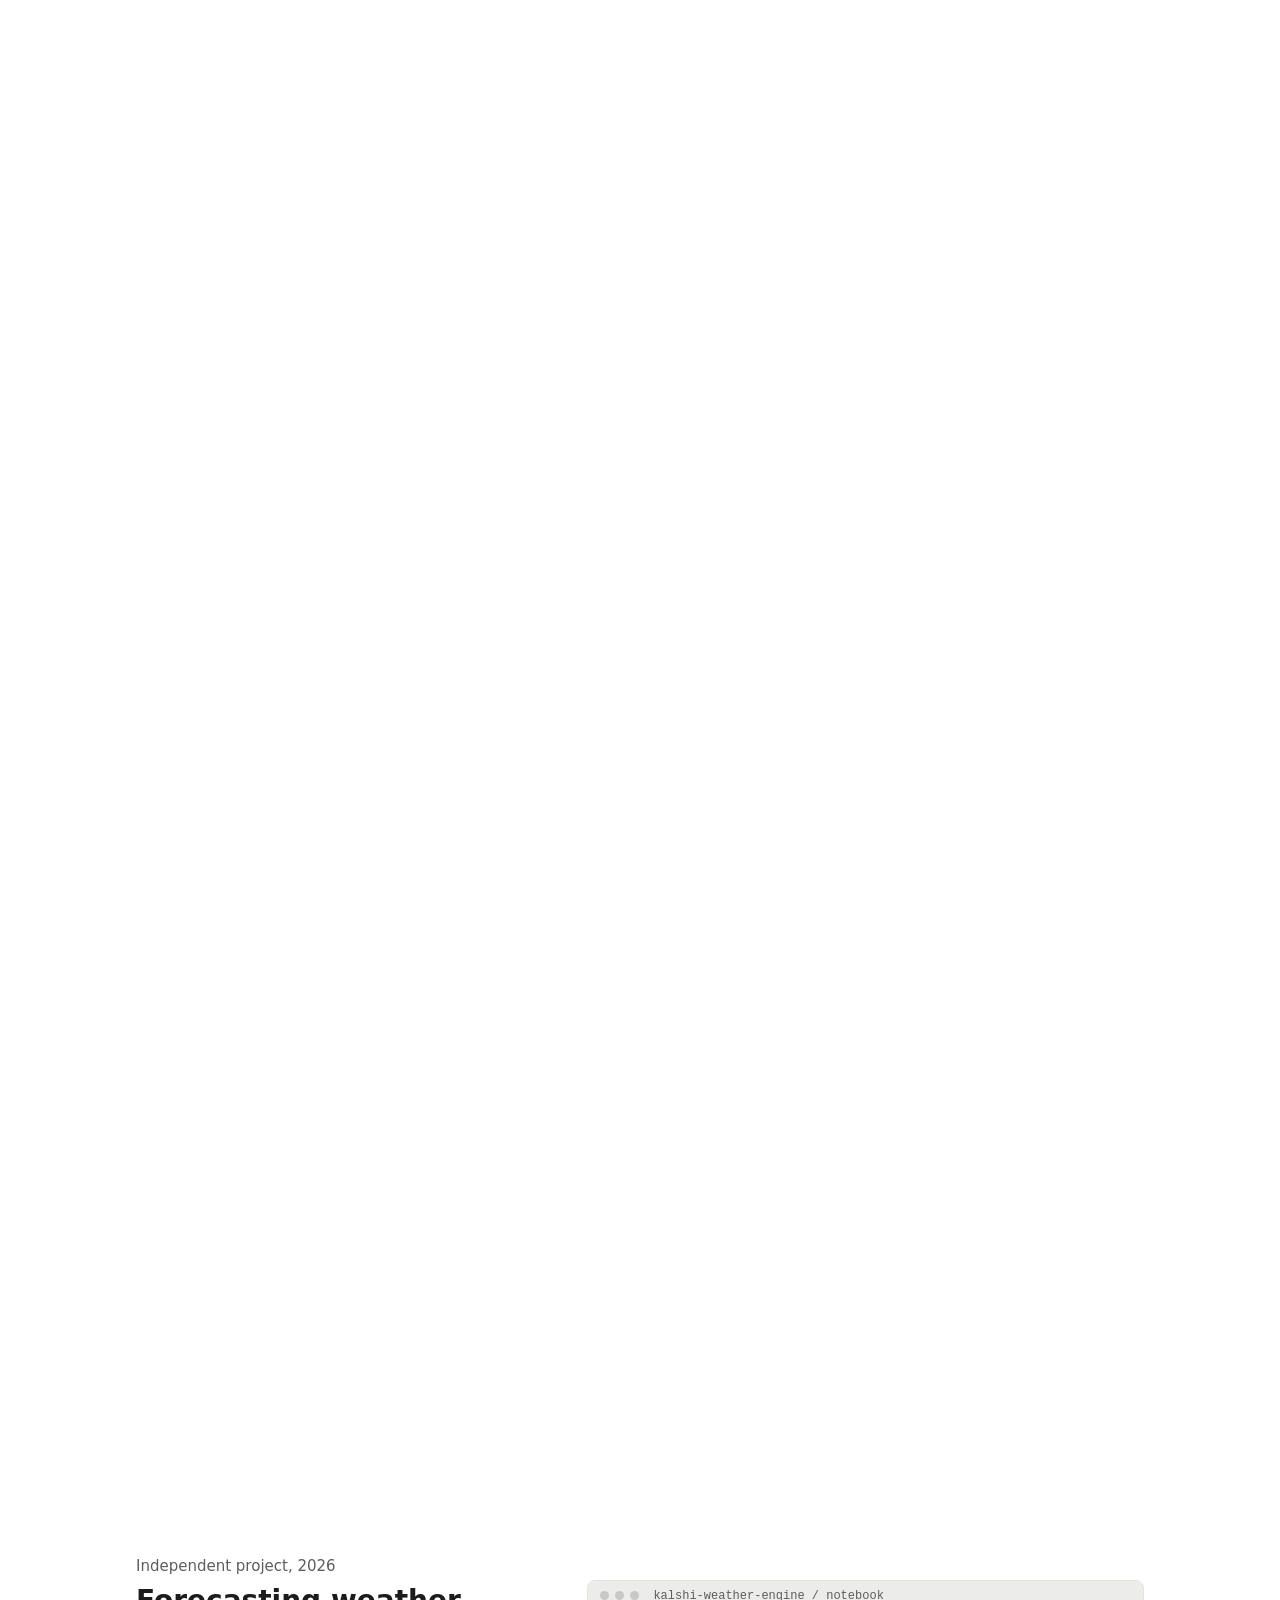
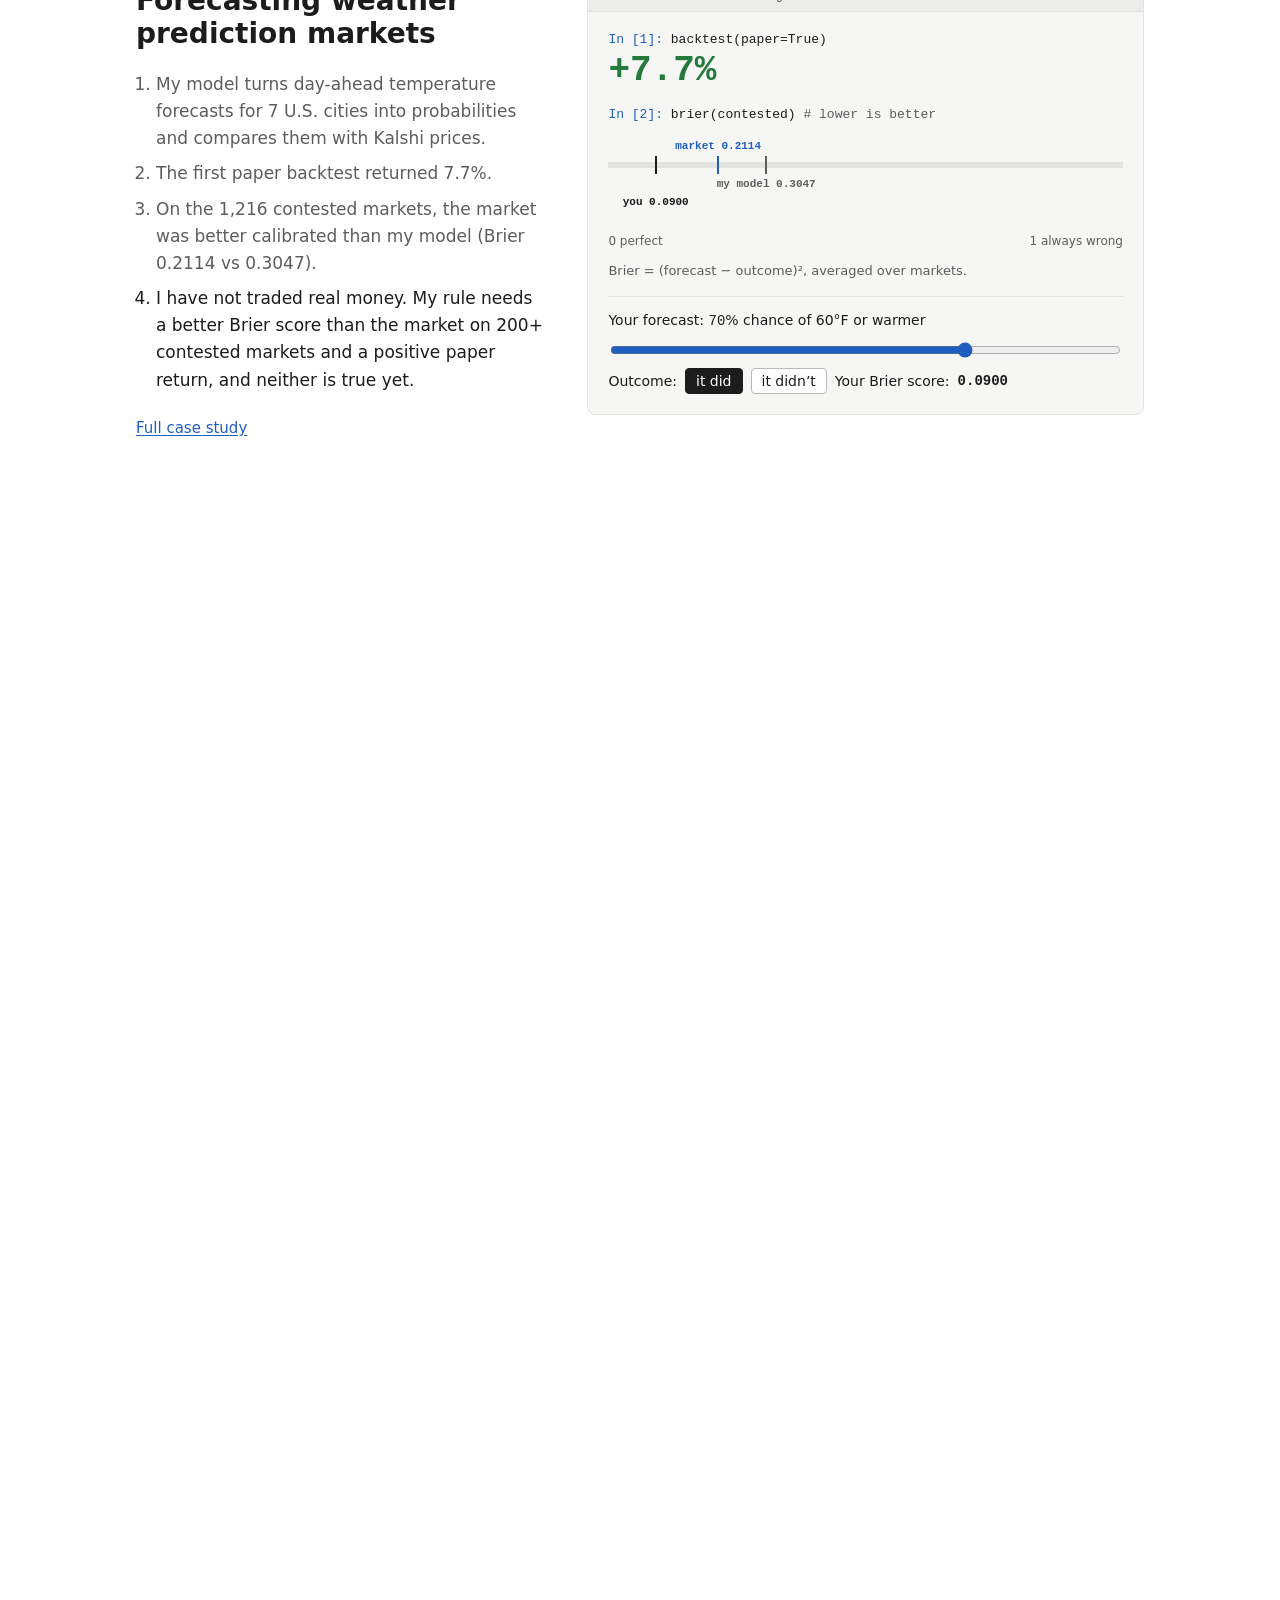
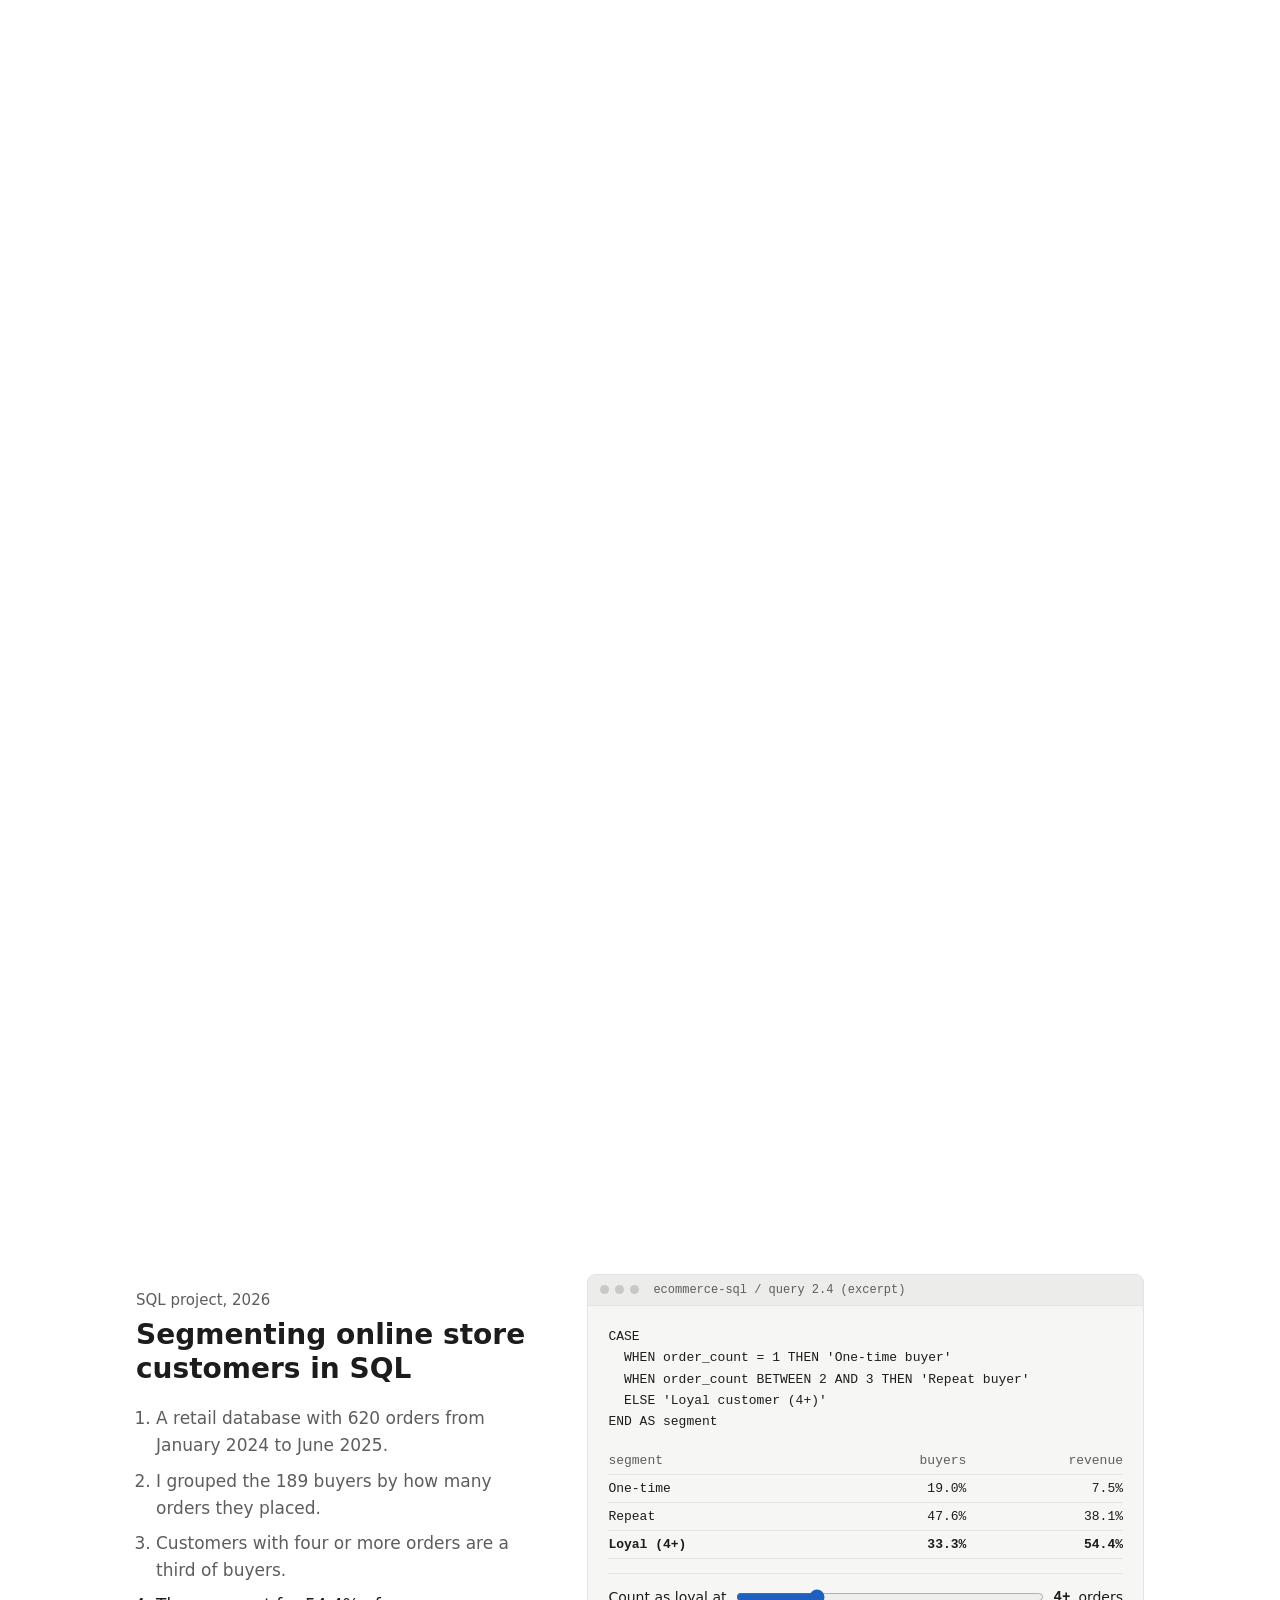
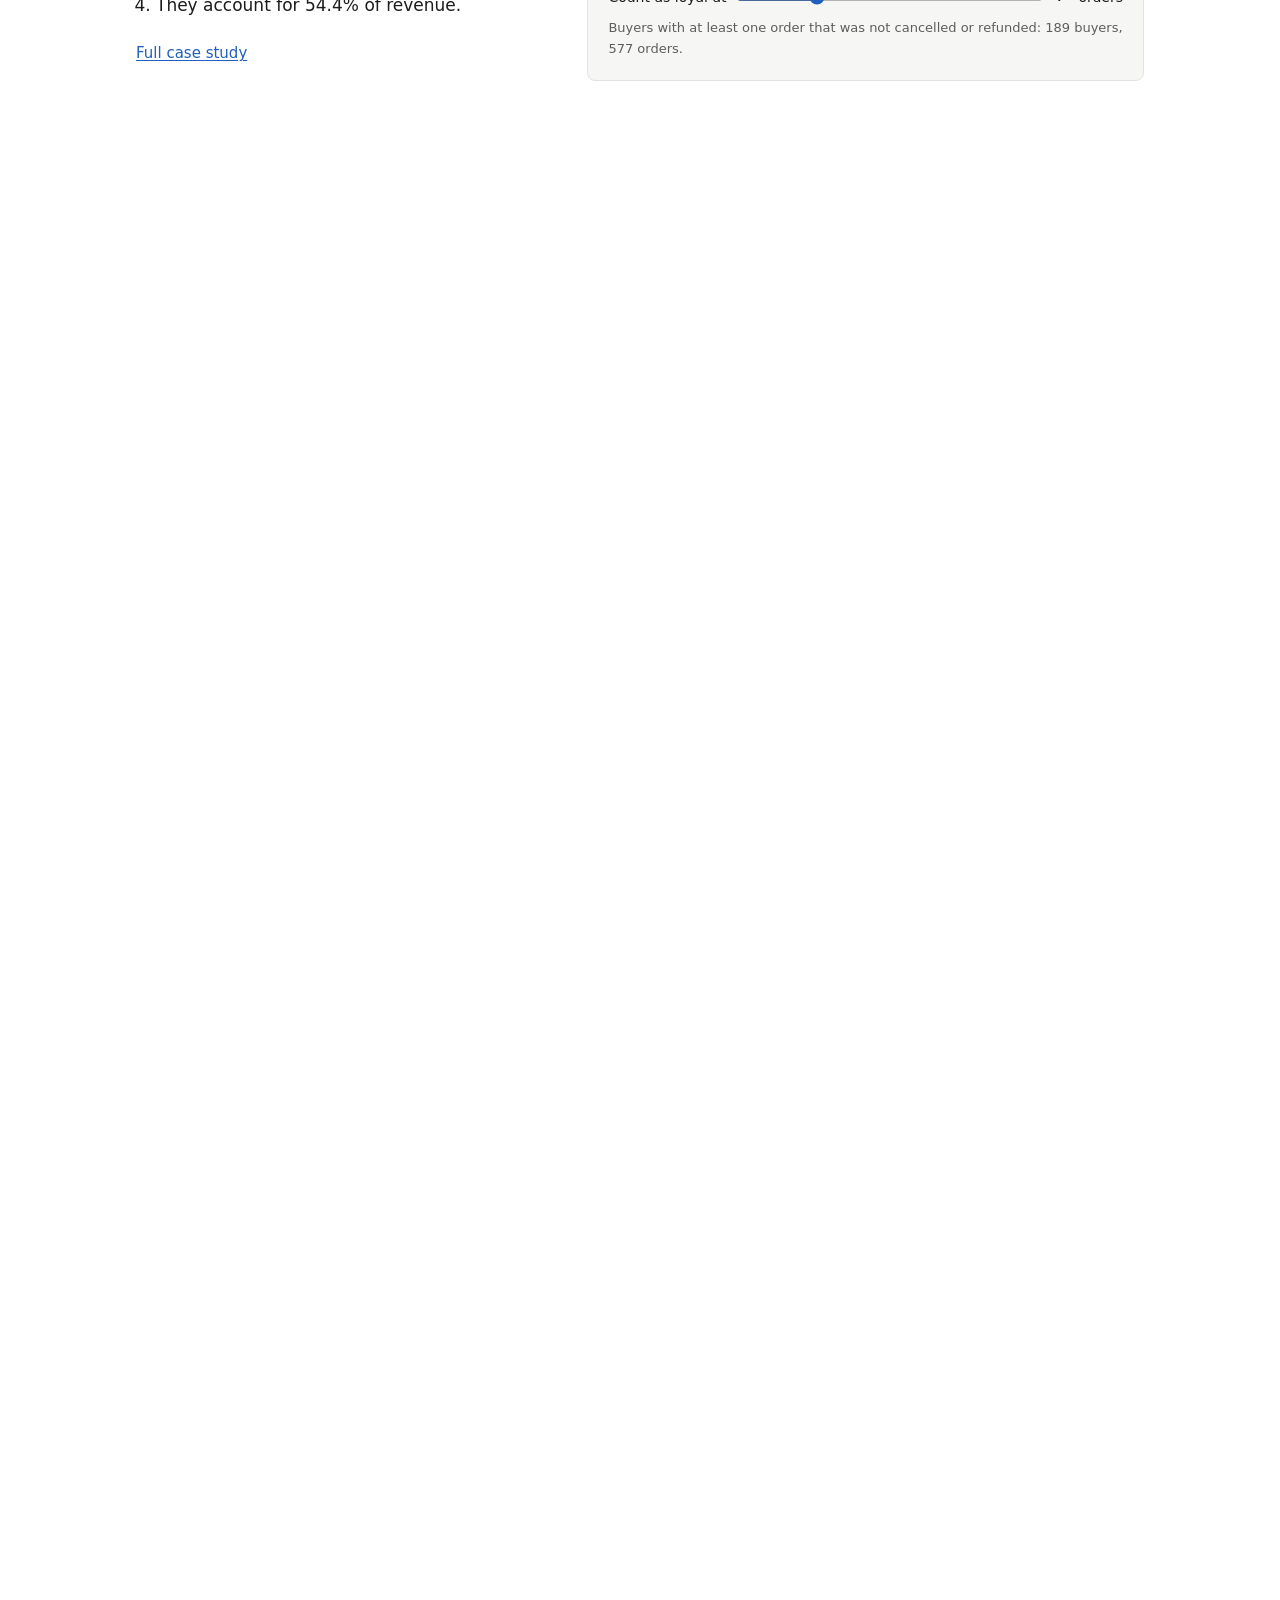
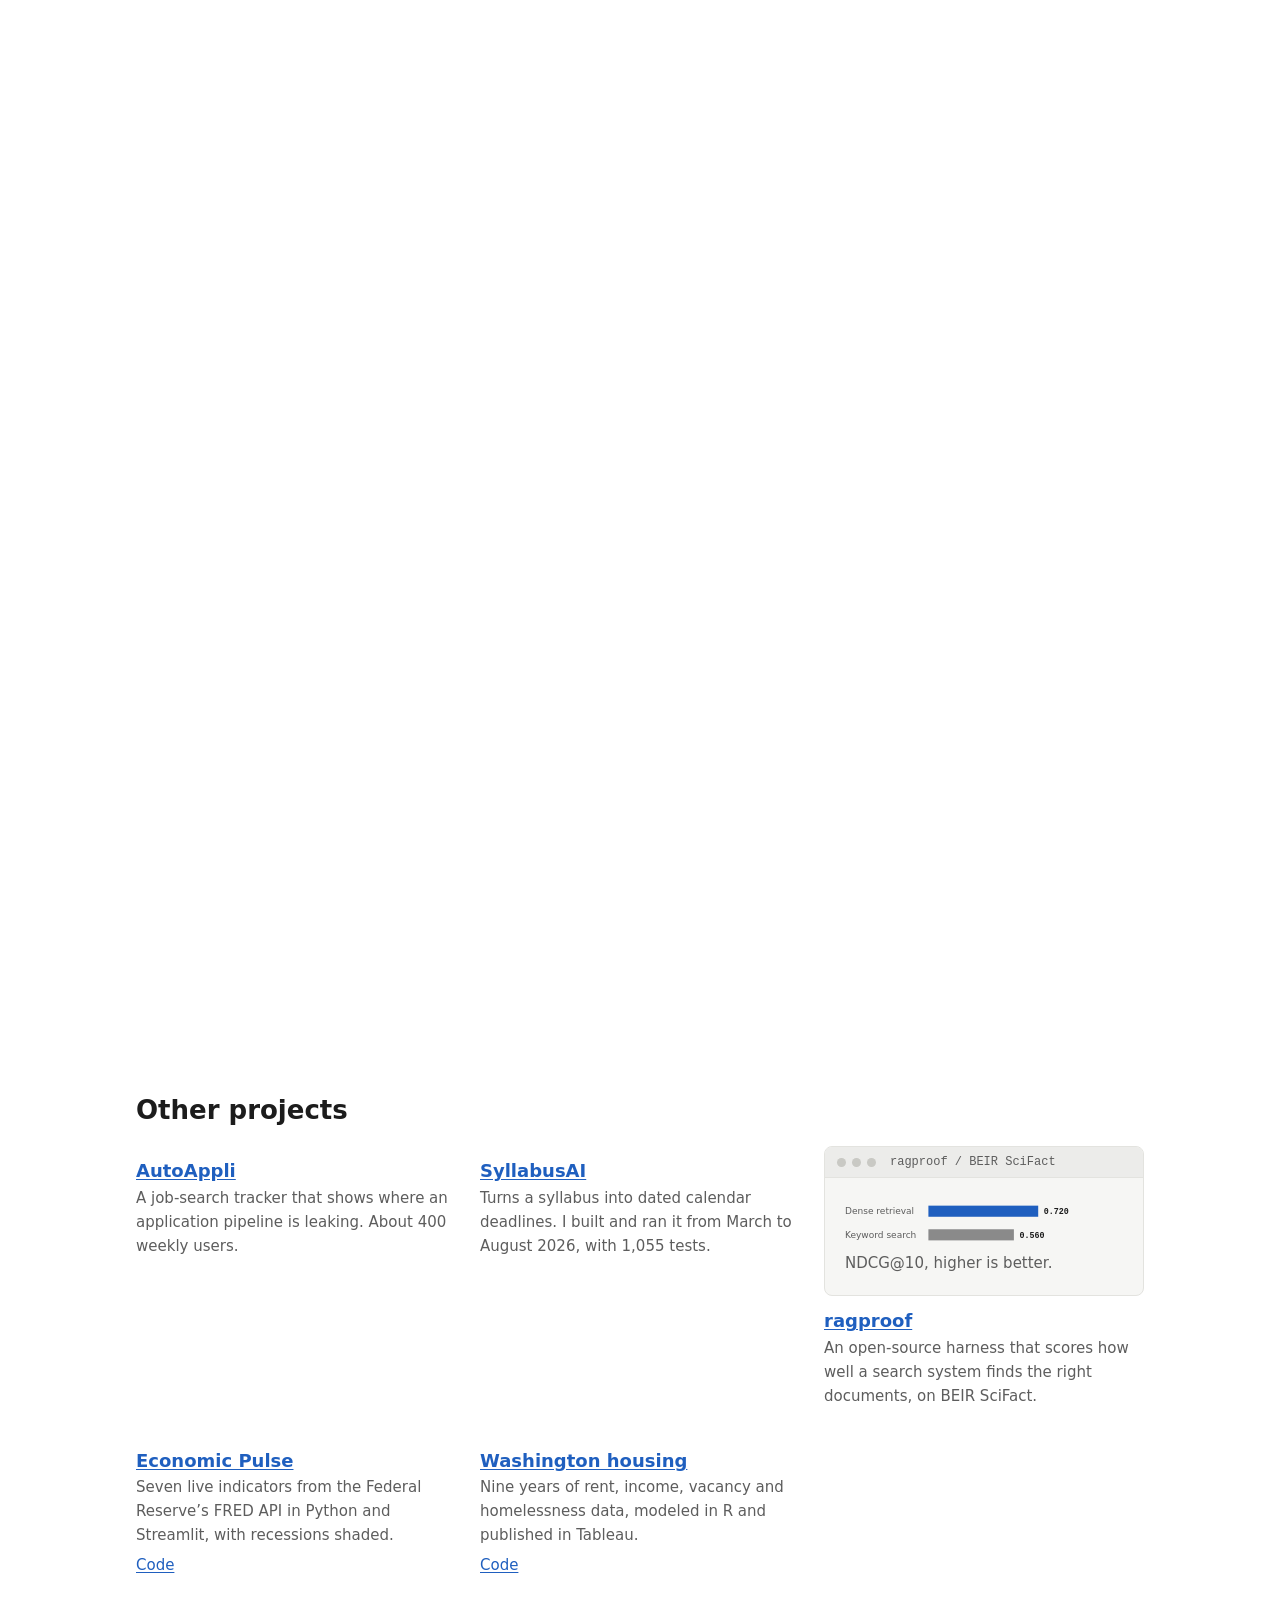
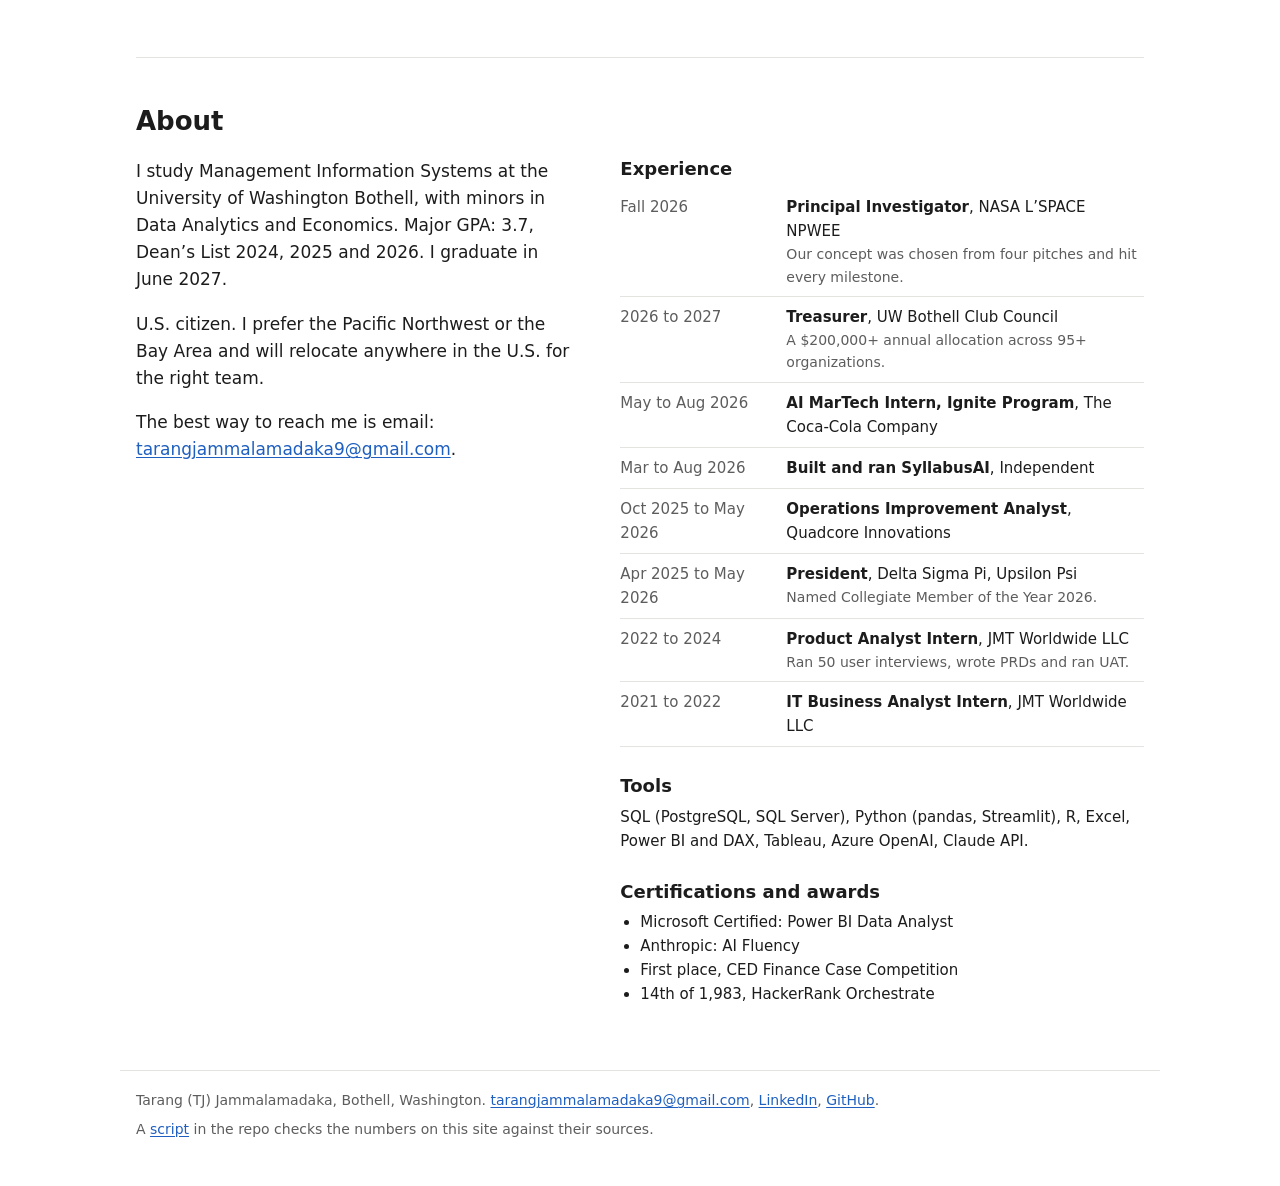
==== commit d6b327b1: "style: plain light layout and plain copy across the portfolio Drops the dark glow theme, display fon" ====
--- a/index.html
+++ b/index.html
@@ -5,38 +5,33 @@
 <meta name="viewport" content="width=device-width, initial-scale=1">
 <title>TJ Jammalamadaka | Data analyst</title>
 <meta name="description" content="Data and business analyst. Case studies from Coca-Cola, Quadcore and independent research. Graduating June 2027.">
-<meta name="color-scheme" content="dark">
-<link rel="preconnect" href="https://fonts.googleapis.com">
-<link rel="preconnect" href="https://fonts.gstatic.com" crossorigin>
-<link rel="stylesheet" href="https://fonts.googleapis.com/css2?family=Inter+Tight:wght@300;400;500;600&family=Instrument+Serif:ital@1&family=JetBrains+Mono:wght@400;600&display=swap">
+<meta name="color-scheme" content="light">
 <link rel="stylesheet" href="styles.css">
 <script>document.documentElement.classList.add('js');setTimeout(()=>{if(!window.revealReady)document.querySelectorAll('.reveal,.stage').forEach((e)=>e.classList.add('in'));if(!window.scenesReady)document.documentElement.classList.add('still')},3000)</script>
 </head>
 <body>
 <a class="skip" href="#main">Skip to content</a>
 <header class="nav">
-  <a class="me" href="index.html"><b>TJ Jammalamadaka</b><span>Data analyst</span></a>
-  <nav class="pill" aria-label="Sections"><a href="index.html#work" data-nav="work">Work</a><a href="index.html#about" data-nav="about">About</a></nav>
-  <div class="out"><a class="" href="https://linkedin.com/in/tarang-tj/" target="_blank" rel="noopener noreferrer">LinkedIn</a><a class="" href="https://github.com/tarang-tj" target="_blank" rel="noopener noreferrer">GitHub</a><a href="mailto:tarangjammalamadaka9@gmail.com">Email</a></div>
+  <a class="me" href="index.html">TJ Jammalamadaka</a>
+  <nav aria-label="Main"><a href="index.html#work" data-nav="work">Work</a><a href="index.html#about" data-nav="about">About</a><a class="" href="https://linkedin.com/in/tarang-tj/" target="_blank" rel="noopener noreferrer">LinkedIn</a><a class="" href="https://github.com/tarang-tj" target="_blank" rel="noopener noreferrer">GitHub</a><a href="mailto:tarangjammalamadaka9@gmail.com">Email</a></nav>
 </header>
 <main id="main">
 <section class="hero">
-  <h1>I turn messy data<br>into <em>decisions.</em></h1>
-  <div class="hero-sub"><p>Data and business analyst. AI MarTech Intern at Coca-Cola this past summer.</p>
-  <p class="dim">Graduating from UW Bothell in June 2027. Open to full-time analyst roles anywhere in the U.S.</p></div>
-  <ul class="proof"><li><b>~50</b><span>people self-serve</span><small>a pull that took four people three days, at Coca-Cola</small></li><li><b>100 → 40</b><span>support tickets</span><small>after fixing one crash path at Quadcore</small></li><li><b>4,433</b><span>markets scored</span><small>and I report that the market still wins</small></li><li><b>14th</b><span>of 1,983</span><small>HackerRank Orchestrate hackathon</small></li></ul>
+  <h1>Tarang (TJ) Jammalamadaka</h1>
+  <p class="intro">I&rsquo;m a data and business analyst finishing a degree in Management Information Systems at the University of Washington Bothell. This summer I was an AI MarTech Intern at The Coca-Cola Company. I graduate in June 2027 and I&rsquo;m looking for a full-time analyst role.</p>
+  <ul class="proof"><li><b>~50</b> people used the tool I built at Coca-Cola</li><li><b>100 to 40</b> support tickets after the fixes I proposed at Quadcore</li><li><b>4,433</b> weather markets scored by my forecasting model</li><li><b>14th of 1,983</b> in the HackerRank Orchestrate hackathon</li></ul>
 </section>
 <section id="work" class="work" data-section="work">
-  <h2 class="label">Selected work</h2>
+  <h2>Work</h2>
   <section class="scene" data-scene style="--len:3.2" aria-labelledby="s-coca-cola">
   <div class="scene-pin">
     <div class="scene-text">
-      <p class="label">01 &middot; The Coca-Cola Company, Summer 2026</p>
-      <h3 id="s-coca-cola"><a href="work/coca-cola.html">A three-day request, made self-serve</a></h3>
-      <ol class="beats"><li data-at="0">A recurring request took four people about three days to pull by hand.</li><li data-at="0.25">I built a tool that about 50 people now run themselves.</li><li data-at="0.5">Every figure is computed in plain Python over 25 to 30 million rows.</li><li data-at="0.75">When two systems disagree, it stops. Those checks caught nine mismatches.</li></ol>
-      <a class="case-link" href="work/coca-cola.html">Read the case &rarr;</a>
+      <p class="kicker">The Coca-Cola Company, summer 2026</p>
+      <h3 id="s-coca-cola"><a href="work/coca-cola.html">Replacing a manual data pull at Coca-Cola</a></h3>
+      <ol class="beats"><li data-at="0">A recurring request took a four-person team about three days to pull by hand.</li><li data-at="0.25">I built an internal tool so about 50 people can run it themselves.</li><li data-at="0.5">Python computes every figure over 25 to 30 million rows, and more than 50 checks compare results across Excel, Power BI and Python.</li><li data-at="0.75">If two systems disagree, the run stops. The checks caught nine mismatches.</li></ol>
+      <a class="case-link" href="work/coca-cola.html">Full case study</a>
     </div>
-    <div class="scene-win"><div class="win dark"><div class="win-bar"><i></i><i></i><i></i><span>run log  (illustration: the real tool is internal)</span></div><div class="win-body"><div class="log" data-log>
+    <div class="scene-win"><div class="win "><div class="win-bar"><i></i><i></i><i></i><span>run log  (illustration: the real tool is internal)</span></div><div class="win-body"><div class="log" data-log>
     <div class="ln cmd"><span>$ run brand-review</span></div>
     <div class="ln " data-at="0.2"><span>plan query, schema-checked</span><b>ok</b></div>
     <div class="ln " data-at="0.4"><span>compute 25 to 30M rows</span><b>ok</b></div>
@@ -44,32 +39,32 @@
     <div class="ln last" data-at="0.75"><span>reconcile across systems</span><b><i class="halt">HALT</i><i class="pass">ok</i></b></div>
     <div class="ln note" data-at="0.8"><span class="halt">&gt; two systems disagree on one figure. run stopped.</span><span class="pass">&gt; all systems agree. report published.</span></div>
   </div>
-  <div class="try"><span>Try it:</span><button type="button" data-log-mode="halt" aria-pressed="true">One system disagrees</button><button type="button" data-log-mode="pass" aria-pressed="false">All agree</button></div></div></div></div>
+  <div class="try" role="group" aria-labelledby="lbl-log"><span id="lbl-log">Show a run where the systems</span><button type="button" data-log-mode="halt" aria-pressed="true">disagree</button><button type="button" data-log-mode="pass" aria-pressed="false">agree</button></div></div></div></div>
   </div>
 </section>
 <section class="scene" data-scene style="--len:3" aria-labelledby="s-quadcore">
   <div class="scene-pin">
     <div class="scene-text">
-      <p class="label">02 &middot; Quadcore Innovations, 2025 to 2026</p>
-      <h3 id="s-quadcore"><a href="work/quadcore.html">Finding the one bug behind 70% of tickets</a></h3>
-      <ol class="beats"><li data-at="0">About 100 support tickets kept arriving on a fintech payments platform.</li><li data-at="0.3">I traced about 70% of them to a single crash path.</li><li data-at="0.6">The product lead accepted the fixes. Tickets fell to 40.</li><li data-at="0.85">Resolution time went from 2 to 4 days to 24 hours.</li></ol>
-      <a class="case-link" href="work/quadcore.html">Read the case &rarr;</a>
+      <p class="kicker">Quadcore Innovations, Oct 2025 to May 2026</p>
+      <h3 id="s-quadcore"><a href="work/quadcore.html">Cutting support tickets at Quadcore</a></h3>
+      <ol class="beats"><li data-at="0">The payments platform was getting about 100 support tickets.</li><li data-at="0.3">I traced about 70% of them to one crash path.</li><li data-at="0.6">The product lead accepted the fixes I proposed, and tickets dropped to about 40.</li><li data-at="0.85">Resolution time went from 2 to 4 days to 24 hours.</li></ol>
+      <a class="case-link" href="work/quadcore.html">Full case study</a>
     </div>
     <div class="scene-win"><div class="win "><div class="win-bar"><i></i><i></i><i></i><span>support tickets, one dot each</span></div><div class="win-body"><div class="tickets" data-tickets>
     <p class="count"><b data-count>~100</b> tickets</p>
     <div class="dots" role="img" aria-label="About 100 tickets, about 70 from one crash path, 40 after the fixes"><i class="crash"></i><i class="crash"></i><i class="crash"></i><i class="crash"></i><i class="crash"></i><i class="crash"></i><i class="crash"></i><i class="crash"></i><i class="crash"></i><i class="crash"></i><i class="crash gone"></i><i class="crash gone"></i><i class="crash gone"></i><i class="crash gone"></i><i class="crash gone"></i><i class="crash gone"></i><i class="crash gone"></i><i class="crash gone"></i><i class="crash gone"></i><i class="crash gone"></i><i class="crash gone"></i><i class="crash gone"></i><i class="crash gone"></i><i class="crash gone"></i><i class="crash gone"></i><i class="crash gone"></i><i class="crash gone"></i><i class="crash gone"></i><i class="crash gone"></i><i class="crash gone"></i><i class="crash gone"></i><i class="crash gone"></i><i class="crash gone"></i><i class="crash gone"></i><i class="crash gone"></i><i class="crash gone"></i><i class="crash gone"></i><i class="crash gone"></i><i class="crash gone"></i><i class="crash gone"></i><i class="crash gone"></i><i class="crash gone"></i><i class="crash gone"></i><i class="crash gone"></i><i class="crash gone"></i><i class="crash gone"></i><i class="crash gone"></i><i class="crash gone"></i><i class="crash gone"></i><i class="crash gone"></i><i class="crash gone"></i><i class="crash gone"></i><i class="crash gone"></i><i class="crash gone"></i><i class="crash gone"></i><i class="crash gone"></i><i class="crash gone"></i><i class="crash gone"></i><i class="crash gone"></i><i class="crash gone"></i><i class="crash gone"></i><i class="crash gone"></i><i class="crash gone"></i><i class="crash gone"></i><i class="crash gone"></i><i class="crash gone"></i><i class="crash gone"></i><i class="crash gone"></i><i class="crash gone"></i><i class="crash gone"></i><i class=""></i><i class=""></i><i class=""></i><i class=""></i><i class=""></i><i class=""></i><i class=""></i><i class=""></i><i class=""></i><i class=""></i><i class=""></i><i class=""></i><i class=""></i><i class=""></i><i class=""></i><i class=""></i><i class=""></i><i class=""></i><i class=""></i><i class=""></i><i class=""></i><i class=""></i><i class=""></i><i class=""></i><i class=""></i><i class=""></i><i class=""></i><i class=""></i><i class=""></i><i class=""></i></div>
     <p class="key"><span><i class="crash"></i>one crash path</span><span><i></i>everything else</span></p>
   </div>
-  <div class="try"><span>Try it:</span><button type="button" data-fix="off" aria-pressed="true">Before the fix</button><button type="button" data-fix="on" aria-pressed="false">After the fix</button></div></div></div></div>
+  <div class="try" role="group" aria-labelledby="lbl-fix"><span id="lbl-fix">Show tickets</span><button type="button" data-fix="off" aria-pressed="true">before the fixes</button><button type="button" data-fix="on" aria-pressed="false">after the fixes</button></div></div></div></div>
   </div>
 </section>
 <section class="scene" data-scene style="--len:3.2" aria-labelledby="s-kalshi">
   <div class="scene-pin">
     <div class="scene-text">
-      <p class="label">03 &middot; Independent research, 2026</p>
-      <h3 id="s-kalshi"><a href="work/kalshi.html">My backtest made 7.7%. I called it luck.</a></h3>
-      <ol class="beats"><li data-at="0">I built a model that prices weather markets from day-ahead forecasts.</li><li data-at="0.3">The first paper backtest made 7.7%.</li><li data-at="0.55">Then I scored calibration on 1,216 contested markets. The market won.</li><li data-at="0.85">No real money has been traded. The rule for that has not been met.</li></ol>
-      <a class="case-link" href="work/kalshi.html">Read the case &rarr;</a>
+      <p class="kicker">Independent project, 2026</p>
+      <h3 id="s-kalshi"><a href="work/kalshi.html">Forecasting weather prediction markets</a></h3>
+      <ol class="beats"><li data-at="0">My model turns day-ahead temperature forecasts for 7 U.S. cities into probabilities and compares them with Kalshi prices.</li><li data-at="0.3">The first paper backtest returned 7.7%.</li><li data-at="0.55">On the 1,216 contested markets, the market was better calibrated than my model (Brier 0.2114 vs 0.3047).</li><li data-at="0.85">I have not traded real money. My rule needs a better Brier score than the market on 200+ contested markets and a positive paper return, and neither is true yet.</li></ol>
+      <a class="case-link" href="work/kalshi.html">Full case study</a>
     </div>
     <div class="scene-win"><div class="win "><div class="win-bar"><i></i><i></i><i></i><span>kalshi-weather-engine / notebook</span></div><div class="win-body"><div class="nbk">
     <p class="cell" data-at="0.2"><span>In [1]:</span> backtest(paper=True)</p>
@@ -81,18 +76,18 @@
       <p class="cap">Brier = (forecast &minus; outcome)&sup2;, averaged over markets.</p>
     </div>
   </div>
-  <div class="try col"><span>Try Brier: you say it hits 60&deg;F tomorrow, <output data-p>70</output>% likely.</span>
+  <div class="try col"><span>Your forecast: <output data-p>70</output>% chance of 60&deg;F or warmer</span>
     <input type="range" min="0" max="100" value="70" data-p-in aria-label="Your forecast probability">
-    <span class="row" aria-live="polite">It <button type="button" data-y="1" aria-pressed="true">did</button><button type="button" data-y="0" aria-pressed="false">didn&rsquo;t</button> &rarr; your score is <b data-you-score>0.0900</b></span></div></div></div></div>
+    <span class="row" role="group" aria-labelledby="lbl-y" aria-live="polite"><span id="lbl-y">Outcome:</span> <button type="button" data-y="1" aria-pressed="true">it did</button><button type="button" data-y="0" aria-pressed="false">it didn&rsquo;t</button> Your Brier score: <b data-you-score>0.0900</b></span></div></div></div></div>
   </div>
 </section>
 <section class="scene" data-scene style="--len:3.6" aria-labelledby="s-retail-sql">
   <div class="scene-pin">
     <div class="scene-text">
-      <p class="label">04 &middot; SQL study, 620 orders</p>
-      <h3 id="s-retail-sql"><a href="work/retail-sql.html">Who actually pays the bills in an online store</a></h3>
-      <ol class="beats"><li data-at="0">620 orders over 18 months. Who actually pays the bills?</li><li data-at="0.25">Split the 189 buyers by how often they come back.</li><li data-at="0.6">Loyal customers, four or more orders, are a third of buyers.</li><li data-at="0.8">They bring in 54.4% of the revenue.</li></ol>
-      <a class="case-link" href="work/retail-sql.html">Read the case &rarr;</a>
+      <p class="kicker">SQL project, 2026</p>
+      <h3 id="s-retail-sql"><a href="work/retail-sql.html">Segmenting online store customers in SQL</a></h3>
+      <ol class="beats"><li data-at="0">A retail database with 620 orders from January 2024 to June 2025.</li><li data-at="0.25">I grouped the 189 buyers by how many orders they placed.</li><li data-at="0.6">Customers with four or more orders are a third of buyers.</li><li data-at="0.8">They account for 54.4% of revenue.</li></ol>
+      <a class="case-link" href="work/retail-sql.html">Full case study</a>
     </div>
     <div class="scene-win"><div class="win "><div class="win-bar"><i></i><i></i><i></i><span>ecommerce-sql / query 2.4 (excerpt)</span></div><div class="win-body"><pre class="sql" data-type="0.1-0.5" data-sql data-tpl="CASE
   WHEN order_count = 1 THEN 'One-time buyer'
@@ -107,17 +102,17 @@
       <tbody><tr><td>One-time</td><td data-c="b0">19.0%</td><td data-c="r0">7.5%</td></tr>
       <tr><td>Repeat</td><td data-c="b1">47.6%</td><td data-c="r1">38.1%</td></tr>
       <tr class="hi" data-at="0.6"><td data-c="name">Loyal (4+)</td><td data-c="b2">33.3%</td><td data-c="r2">54.4%</td></tr></tbody></table>
-    <div class="try"><span>Try it: loyal means</span><input type="range" min="3" max="7" value="4" data-loyal aria-label="Orders needed to count as loyal" aria-valuetext="4 or more orders"><b data-loyal-out>4+</b><span>orders</span></div>
+    <div class="try"><span>Count as loyal at</span><input type="range" min="3" max="7" value="4" data-loyal aria-label="Orders needed to count as loyal" aria-valuetext="4 or more orders"><b data-loyal-out>4+</b><span>orders</span></div>
     <p class="cap">Buyers with at least one order that was not cancelled or refunded: 189 buyers, 577 orders.</p>
     <script type="application/json" id="order-dist">[[1,36,7619.1],[2,53,17490.86],[3,37,21338.6],[4,25,18476.17],[5,17,15155.47],[6,12,11805.77],[7,6,6117.86],[8,2,3050.78],[9,1,906.15]]</script></div></div></div>
   </div>
 </section>
-  <h2 class="label">Also built</h2>
+  <h2>Other projects</h2>
   <div class="tiles"><article class="tile reveal">
-  <a href="https://autoappli.com" target="_blank" rel="noopener noreferrer" tabindex="-1"><div class="win shot"><div class="win-bar"><i></i><i></i><i></i><span>autoappli.com</span></div><div class="win-body"><img src="img/autoappli.webp" alt="AutoAppli home page" loading="lazy" width="1440" height="620"></div></div></a>
+  
   <h3><a class="" href="https://autoappli.com" target="_blank" rel="noopener noreferrer">AutoAppli</a></h3><p>A job-search tracker that shows where an application pipeline is leaking. About 400 weekly users.</p>
 </article><article class="tile reveal">
-  <a href="https://syllabusai.net" target="_blank" rel="noopener noreferrer" tabindex="-1"><div class="win shot"><div class="win-bar"><i></i><i></i><i></i><span>syllabusai.net</span></div><div class="win-body"><img src="img/syllabusai.webp" alt="SyllabusAI home page" loading="lazy" width="1440" height="690"></div></div></a>
+  
   <h3><a class="" href="https://syllabusai.net" target="_blank" rel="noopener noreferrer">SyllabusAI</a></h3><p>Turns a syllabus into dated calendar deadlines. I built and ran it from March to August 2026, with 1,055 tests.</p>
 </article><article class="tile reveal">
   <div class="win "><div class="win-bar"><i></i><i></i><i></i><span>ragproof / BEIR SciFact</span></div><div class="win-body"><svg class="chart" viewBox="0 0 400 76" role="img" aria-label="Retrieval quality NDCG@10: dense 0.720, keyword 0.560"><text class="t" x="0" y="23">Dense retrieval</text><rect class="bar" x="120" y="11" data-value="0.72" data-max="1" data-shown="0.720" height="16" width="158"/><text class="v" x="286" y="23">0.720</text><text class="t" x="0" y="57">Keyword search</text><rect class="bar alt" x="120" y="45" data-value="0.56" data-max="1" data-shown="0.560" height="16" width="123"/><text class="v" x="251" y="57">0.560</text></svg><p class="cap">NDCG@10, higher is better.</p></div></div>
@@ -131,26 +126,25 @@
 </article></div>
 </section>
 <section id="about" class="about" data-section="about">
-  <h2 class="label">About</h2>
+  <h2>About</h2>
   <div class="about-grid">
-    <div class="bio"><p class="lede">I like the part of analysis most people skip: checking whether the number is right before anyone acts on it.</p>
-    <p>I study Management Information Systems at the University of Washington Bothell, with minors in Data Analytics and Economics. Major GPA: 3.7, Dean&rsquo;s List 2024, 2025 and 2026. I graduate in June 2027.</p>
+    <div class="bio"><p>I study Management Information Systems at the University of Washington Bothell, with minors in Data Analytics and Economics. Major GPA: 3.7, Dean&rsquo;s List 2024, 2025 and 2026. I graduate in June 2027.</p>
     <p>U.S. citizen. I prefer the Pacific Northwest or the Bay Area and will relocate anywhere in the U.S. for the right team.</p>
-    <p class="cta"><a class="btn" href="mailto:tarangjammalamadaka9@gmail.com">tarangjammalamadaka9@gmail.com</a></p></div>
+    <p>The best way to reach me is email: <a href="mailto:tarangjammalamadaka9@gmail.com">tarangjammalamadaka9@gmail.com</a>.</p></div>
     <div>
-      <h3 class="label">Experience</h3>
+      <h3>Experience</h3>
       <ol class="xp"><li><span class="when">Fall 2026</span><div><b>Principal Investigator</b>, NASA L’SPACE NPWEE<small>Our concept was chosen from four pitches and hit every milestone.</small></div></li><li><span class="when">2026 to 2027</span><div><b>Treasurer</b>, UW Bothell Club Council<small>A $200,000+ annual allocation across 95+ organizations.</small></div></li><li><span class="when">May to Aug 2026</span><div><b>AI MarTech Intern, Ignite Program</b>, The Coca-Cola Company</div></li><li><span class="when">Mar to Aug 2026</span><div><b>Built and ran SyllabusAI</b>, Independent</div></li><li><span class="when">Oct 2025 to May 2026</span><div><b>Operations Improvement Analyst</b>, Quadcore Innovations</div></li><li><span class="when">Apr 2025 to May 2026</span><div><b>President</b>, Delta Sigma Pi, Upsilon Psi<small>Named Collegiate Member of the Year 2026.</small></div></li><li><span class="when">2022 to 2024</span><div><b>Product Analyst Intern</b>, JMT Worldwide LLC<small>Ran 50 user interviews, wrote PRDs and ran UAT.</small></div></li><li><span class="when">2021 to 2022</span><div><b>IT Business Analyst Intern</b>, JMT Worldwide LLC</div></li></ol>
-      <h3 class="label">Tools</h3>
-      <p class="tools">SQL (PostgreSQL, SQL Server) &middot; Python (pandas, Streamlit) &middot; R &middot; Excel &middot; Power BI and DAX &middot; Tableau &middot; Azure OpenAI &middot; Claude API</p>
-      <h3 class="label">Certifications and awards</h3>
-      <p class="tools">Microsoft Certified: Power BI Data Analyst &middot; Anthropic: AI Fluency &middot; First place, CED Finance Case Competition &middot; 14th of 1,983, HackerRank Orchestrate</p>
+      <h3>Tools</h3>
+      <p class="tools">SQL (PostgreSQL, SQL Server), Python (pandas, Streamlit), R, Excel, Power BI and DAX, Tableau, Azure OpenAI, Claude API.</p>
+      <h3>Certifications and awards</h3>
+      <ul class="tools"><li>Microsoft Certified: Power BI Data Analyst</li><li>Anthropic: AI Fluency</li><li>First place, CED Finance Case Competition</li><li>14th of 1,983, HackerRank Orchestrate</li></ul>
     </div>
   </div>
 </section>
 </main>
 <footer class="foot">
-  <p>Tarang (TJ) Jammalamadaka &middot; Bothell, Washington &middot; <a href="mailto:tarangjammalamadaka9@gmail.com">tarangjammalamadaka9@gmail.com</a> &middot; <a class="" href="https://linkedin.com/in/tarang-tj/" target="_blank" rel="noopener noreferrer">LinkedIn</a> &middot; <a class="" href="https://github.com/tarang-tj" target="_blank" rel="noopener noreferrer">GitHub</a></p>
-  <p>A script checks this site&rsquo;s claims, chart bars and links before it ships: <a class="" href="https://github.com/tarang-tj/portfolio/blob/main/scripts/check-site.mjs" target="_blank" rel="noopener noreferrer">read it</a>.</p>
+  <p>Tarang (TJ) Jammalamadaka, Bothell, Washington. <a href="mailto:tarangjammalamadaka9@gmail.com">tarangjammalamadaka9@gmail.com</a>, <a class="" href="https://linkedin.com/in/tarang-tj/" target="_blank" rel="noopener noreferrer">LinkedIn</a>, <a class="" href="https://github.com/tarang-tj" target="_blank" rel="noopener noreferrer">GitHub</a>.</p>
+  <p>A <a class="" href="https://github.com/tarang-tj/portfolio/blob/main/scripts/check-site.mjs" target="_blank" rel="noopener noreferrer">script</a> in the repo checks the numbers on this site against their sources.</p>
 </footer>
 <script src="main.js" defer></script>
 <script src="scenes.js" defer></script>
--- a/styles.css
+++ b/styles.css
@@ -1,200 +1,169 @@
-/* Dark studio layout: one glowing headline, then work shown inside the windows it was made in. */
+/* Plain light layout in the system font. Scroll scenes and the work windows keep their behavior. */
 :root {
-  --bg: #0b0b0c; --panel: #141416; --panel-2: #1b1b1e; --line: #2a2a2f; --ink: #ededee; --dim: #8e8e95;
-  --accent: #f0b429; --alt: #6a6a72; --halt: #ff6b5b; --ok: #6fd08c;
-  --sans: "Inter Tight", system-ui, sans-serif; --serif: "Instrument Serif", Georgia, serif;
-  --mono: "JetBrains Mono", ui-monospace, monospace; --max: 1080px;
-  color-scheme: dark;
+  --bg: #ffffff; --panel: #f6f6f4; --line: #e3e3df; --ink: #1c1c1c; --dim: #5d5d5d;
+  --accent: #1f5fbf; --alt: #8a8a8a; --halt: #c0392b; --ok: #237a3b;
+  --sans: system-ui, -apple-system, "Segoe UI", Roboto, Helvetica, Arial, sans-serif;
+  --mono: ui-monospace, "Cascadia Mono", Consolas, Menlo, monospace; --max: 1040px; --nav-h: 56px;
+  color-scheme: light;
 }
 * { box-sizing: border-box; }
 html { scroll-behavior: smooth; }
-body { margin: 0; background: radial-gradient(1200px 600px at 50% -10%, #1d1d21, var(--bg) 60%) no-repeat, var(--bg);
-  color: var(--ink); font: 400 17px/1.6 var(--sans); -webkit-font-smoothing: antialiased; overflow-wrap: anywhere; }
-a { color: inherit; }
-a:focus-visible { outline: 2px solid var(--accent); outline-offset: 3px; }
+body { margin: 0; background: var(--bg); color: var(--ink); font: 400 17px/1.6 var(--sans); overflow-wrap: anywhere; }
+a { color: var(--accent); text-underline-offset: 2px; }
+a:focus-visible, button:focus-visible, input:focus-visible { outline: 2px solid var(--accent); outline-offset: 2px; }
 main, .foot { max-width: var(--max); margin: 0 auto; padding: 0 16px; }
 .skip { position: absolute; left: -999px; }
-.skip:focus { left: 16px; top: 8px; background: var(--panel); padding: 8px 12px; z-index: 30; }
-.label { font: 500 12px/1.4 var(--mono); letter-spacing: .14em; text-transform: uppercase; color: var(--dim); margin: 0 0 16px; }
+.skip:focus { left: 16px; top: 8px; background: var(--bg); padding: 8px 12px; z-index: 30; }
+h1, h2, h3 { line-height: 1.2; font-weight: 600; }
+h2 { font-size: 26px; margin: 0 0 20px; }
+h3 { font-size: 18px; margin: 28px 0 8px; }
 .dim { color: var(--dim); }
 .small { font-size: 14px; }
+.kicker { color: var(--dim); font-size: 15px; margin: 0 0 6px; }
 
-/* Nav: name left, section pill center, outbound links right */
-.nav { position: sticky; top: 0; z-index: 20; display: grid; grid-template-columns: 1fr auto 1fr; align-items: center; gap: 12px;
-  padding: 14px 24px; background: color-mix(in srgb, var(--bg) 82%, transparent); backdrop-filter: blur(10px); }
-.me { text-decoration: none; display: flex; flex-direction: column; line-height: 1.25; }
-.me b { font-weight: 500; } .me span { font-size: 13px; color: var(--dim); }
-.pill { display: flex; padding: 4px; border: 1px solid var(--line); border-radius: 999px; background: var(--panel); }
-.pill a { text-decoration: none; font-size: 14px; padding: 6px 16px; border-radius: 999px; color: var(--dim); transition: background .2s, color .2s; }
-.pill a.on { background: var(--panel-2); color: var(--ink); box-shadow: inset 0 0 0 1px var(--line); }
-.out { justify-self: end; display: flex; gap: 18px; font-size: 14px; }
-.out a { text-decoration: none; } .out a:hover { color: var(--accent); }
-.out a[target]::after { content: " \2197"; color: var(--dim); }
-@media (max-width: 720px) { .nav { grid-template-columns: 1fr auto; padding: 12px 16px; } .out { display: none; } }
+/* Nav */
+.nav { position: sticky; top: 0; z-index: 20; height: var(--nav-h); display: flex; align-items: center; justify-content: space-between;
+  gap: 16px; padding: 0 24px; background: var(--bg); border-bottom: 1px solid var(--line); }
+.me { color: var(--ink); text-decoration: none; font-weight: 600; white-space: nowrap; }
+.nav nav { display: flex; gap: 20px; font-size: 15px; }
+.nav nav a { color: var(--ink); text-decoration: none; }
+.nav nav a:hover, .nav nav a.on { color: var(--accent); text-decoration: underline; }
+@media (max-width: 640px) { .nav { padding: 0 16px; } .nav nav { gap: 12px; font-size: 14px; } .nav nav a[target] { display: none; } }
 
-/* Hero */
-.hero { padding: clamp(64px, 12vw, 140px) 0 72px; }
-h1 { font: 500 clamp(44px, 8.4vw, 104px)/.98 var(--sans); letter-spacing: -.035em; margin: 0;
-  text-shadow: 0 0 28px rgba(255, 255, 255, .16); }
-h1 em { font: italic 400 1.08em var(--serif); letter-spacing: -.01em; color: var(--accent); text-shadow: 0 0 36px rgba(240, 180, 41, .35); }
-.hero-sub { margin: 36px 0 0 auto; max-width: 470px; font-size: 19px; }
-.hero-sub p { margin: 0; }
-.proof { list-style: none; padding: 0; margin: 72px 0 0; display: grid; grid-template-columns: repeat(4, minmax(0, 1fr));
-  border-top: 1px solid var(--line); }
-.proof li { padding: 20px 16px 0 0; display: flex; flex-direction: column; }
-.proof b { font: 500 clamp(26px, 3.2vw, 36px)/1.1 var(--sans); letter-spacing: -.02em; }
-.proof span { font-size: 15px; margin-top: 4px; }
-.proof small { color: var(--dim); font-size: 13px; line-height: 1.45; margin-top: 6px; }
-@media (max-width: 760px) { .proof { grid-template-columns: repeat(2, minmax(0, 1fr)); row-gap: 20px; } .hero-sub { margin-left: 0; } }
+/* Intro */
+.hero { padding: 64px 0 40px; max-width: 760px; }
+.hero h1 { font-size: clamp(32px, 5vw, 44px); margin: 0 0 16px; }
+.intro { font-size: 19px; margin: 0 0 28px; }
+.proof { margin: 0; padding-left: 20px; }
+.proof li { margin: 4px 0; } .proof b { font-weight: 600; }
 
-/* Scroll scenes: each pins while its story plays (scenes.js sets .on and --p) */
-.work { padding: 40px 0; }
+/* Scroll scenes: each pins while its story plays (scenes.js sets .on) */
+.work { padding: 40px 0; border-top: 1px solid var(--line); }
 .js .scene { height: calc(var(--len) * 100vh); }
-.scene-pin { display: grid; grid-template-columns: minmax(0, .85fr) minmax(0, 1.15fr); gap: 48px; align-items: center; padding: 32px 0; }
-.js .scene-pin { position: sticky; top: 72px; height: calc(100vh - 72px); padding: 0; }
-.scene-text h3 a { text-decoration: none; } .scene-text h3 a:hover { color: var(--accent); }
-.scene-text h3 { font: 500 clamp(26px, 3.2vw, 40px)/1.12 var(--sans); letter-spacing: -.02em; margin: 0 0 8px; }
-.beats { list-style: none; padding: 0; margin: 24px 0; min-height: 9em; }
-.beats li { font-size: 19px; line-height: 1.45; padding: 6px 0; color: var(--dim); transition: opacity .5s, transform .5s, color .5s; }
-.js .beats li { opacity: 0; transform: translateY(10px); }
-.js .beats li.on { opacity: .5; transform: none; }
-.js .beats li.cur { opacity: 1; color: var(--ink); }
-.case-link { font-size: 15px; text-decoration: none; border-bottom: 1px solid var(--accent); padding-bottom: 2px; }
-.case-link:hover { color: var(--accent); }
-.js .scene-win [data-at] { transition: opacity .5s, transform .5s; }
-.js .scene-win [data-at]:not(.on) { opacity: 0; transform: translateY(8px); }
+.scene-pin { display: grid; grid-template-columns: minmax(0, .85fr) minmax(0, 1.15fr); gap: 40px; align-items: center; padding: 32px 0; }
+.js .scene-pin { position: sticky; top: var(--nav-h); height: calc(100vh - var(--nav-h)); padding: 0; }
+.scene-text h3 { font-size: clamp(22px, 2.6vw, 28px); margin: 0 0 8px; }
+.scene-text h3 a { color: var(--ink); text-decoration: none; } .scene-text h3 a:hover { color: var(--accent); text-decoration: underline; }
+.beats { padding-left: 20px; margin: 16px 0; min-height: 9em; }
+.beats li { padding: 4px 0; transition: opacity .4s, color .4s; }
+.js .beats li { opacity: 0; } .js .beats li.on { opacity: 1; color: var(--dim); } .js .beats li.cur { color: var(--ink); }
+.case-link { font-size: 15px; }
+.js .scene-win [data-at] { transition: opacity .4s; }
+.js .scene-win [data-at]:not(.on) { opacity: 0; }
 @media (max-width: 860px) {
-  .scene-pin { grid-template-columns: minmax(0, 1fr); gap: 12px; }
-  .js .scene-pin { top: 68px; height: calc(100svh - 68px); align-content: center; }
-  .scene-text h3 { font-size: 24px; }
-  .beats { margin: 10px 0; min-height: 3.2em; }
+  .scene-pin { grid-template-columns: minmax(0, 1fr); gap: 8px; }
+  .js .scene-pin { height: calc(100svh - var(--nav-h)); align-content: center; }
+  .beats { margin: 8px 0; min-height: 3.2em; padding-left: 0; list-style: none; }
   .js .beats li { display: none; } .js .beats li.cur { display: block; }
   .beats li { font-size: 16px; padding: 0; }
   .case-link { font-size: 14px; }
+  .scale { margin: 24px 0 44px; }
+  .nbk .big { font-size: 28px; margin: 2px 0 8px; }
+  .brier .cap { display: none; }
 }
-html.still .scene { height: auto; } html.still .scene-pin { position: static; height: auto; padding: 48px 0; }
-html.still .beats li { opacity: 1 !important; display: block !important; transform: none !important; color: var(--ink) !important; }
-html.still .scene-win [data-at] { opacity: 1 !important; transform: none !important; }
-html.still .case-link { display: inline; }
+@media (max-width: 860px) and (max-height: 700px) { .scene-text .kicker { display: none; } .scene-text h3 { font-size: 20px; } }
+html.still .scene { height: auto; } html.still .scene-pin { position: static; height: auto; padding: 40px 0; }
+html.still .beats li { opacity: 1 !important; display: list-item !important; color: var(--ink) !important; }
+html.still .scene-win [data-at] { opacity: 1 !important; }
+
+/* Windows: kept as plain light panels */
+.win { background: var(--panel); border: 1px solid var(--line); border-radius: 8px; overflow: hidden; }
+.win-bar { display: flex; align-items: center; gap: 6px; padding: 8px 12px; border-bottom: 1px solid var(--line); background: #ececea; }
+.win-bar i { width: 9px; height: 9px; border-radius: 50%; background: #c9c9c4; }
+.win-bar span { margin-left: 8px; font: 12px var(--mono); color: var(--dim); white-space: nowrap; overflow: hidden; text-overflow: ellipsis; }
+.win-body { padding: clamp(14px, 3vw, 20px); }
+.win.shot .win-body { padding: 0; } .win img { display: block; width: 100%; height: auto; }
+.stage { max-width: 760px; margin: 0 auto; }
+.chart { width: 100%; max-width: 560px; height: auto; display: block; }
+.chart .t { font: 13px var(--sans); fill: var(--dim); } .chart .v { font: 600 12px var(--mono); fill: var(--ink); }
+.bar { fill: var(--accent); transform-box: fill-box; transform-origin: left; } .bar.alt { fill: var(--alt); }
+.js .bar { transform: scaleX(0); transition: transform .8s ease-out; } .js .in .bar { transform: scaleX(1); }
+.cap { margin: 10px 0 0; font-size: 13px; color: var(--dim); }
+.legend { display: flex; gap: 16px; font-size: 13px; color: var(--dim); margin: 0 0 8px; }
+.legend i { display: inline-block; width: 10px; height: 10px; margin-right: 6px; background: var(--accent); } .legend i.alt { background: var(--alt); }
+pre { margin: 0 0 14px; font: 13px/1.65 var(--mono); overflow-x: auto; white-space: pre; color: var(--ink); }
+pre b { color: var(--accent); font-weight: 600; } pre em { color: var(--ok); font-style: normal; } pre strong { color: var(--halt); }
+.nb { font: 12px var(--mono); color: var(--dim); margin: 0 0 10px; } .nb span { color: var(--accent); }
 
 /* Scene 01: run log */
-.log .ln { display: flex; justify-content: space-between; gap: 12px; font: 13px/1.9 var(--mono); color: #c9c9ce; }
-.log .ln b { color: var(--ok); font-weight: 600; }
-.log .cmd { color: #8fb8ff; }
-.log .halt { color: var(--halt); }
+.log .ln { display: flex; justify-content: space-between; gap: 12px; font: 13px/1.9 var(--mono); }
+.log .ln b { color: var(--ok); font-weight: 600; } .log .cmd { color: var(--accent); }
+.log .halt { color: var(--halt); } .log .pass { color: var(--ok); }
 .log:not(.passing) .pass, .log.passing .halt { display: none; }
-.log .pass { color: var(--ok); }
-.log .ln.last.on b .halt { animation: flash .5s 3; }
-@keyframes flash { 50% { opacity: .2; } }
+.log .halt, .log .pass { font-style: normal; }
 /* Scene 02: tickets */
-.count { margin: 0 0 12px; color: var(--dim); } .count b { font: 500 40px/1 var(--sans); color: var(--ink); margin-right: 6px; }
-.dots { display: grid; grid-template-columns: repeat(20, minmax(0, 1fr)); gap: 6px; }
-.dots i { aspect-ratio: 1; border-radius: 50%; background: var(--alt); transition: background .5s, opacity .6s, transform .6s; }
+.count { margin: 0 0 12px; color: var(--dim); } .count b { font-size: 32px; font-weight: 600; color: var(--ink); margin-right: 6px; }
+.dots { display: grid; grid-template-columns: repeat(20, minmax(0, 1fr)); gap: 5px; }
+.dots i { aspect-ratio: 1; border-radius: 50%; background: var(--alt); transition: background .4s, opacity .5s; }
 .scene:has(.beats li[data-at="0.3"].on) .dots .crash, html.still .dots .crash, html:not(.js) .dots .crash { background: var(--halt); }
-.tickets.fixed .dots i { background: var(--alt) !important; }
-.tickets.fixed .dots .gone { opacity: .07; transform: scale(.5); }
+.scene:has(.beats li[data-at="0.3"].on) .dots .crash, html.still .dots .crash, html:not(.js) .dots .crash { box-shadow: 0 0 0 1px var(--ink); }
+.tickets.fixed .dots i { background: var(--alt) !important; box-shadow: none; } .tickets.fixed .dots .gone { opacity: .1; }
 .key { display: flex; gap: 16px; font-size: 13px; color: var(--dim); margin: 12px 0 0; }
-.key i { display: inline-block; width: 9px; height: 9px; border-radius: 50%; background: var(--alt); margin-right: 6px; }
-.key i.crash { background: var(--halt); }
+.key i { display: inline-block; width: 9px; height: 9px; border-radius: 50%; background: var(--alt); margin-right: 6px; } .key i.crash { background: var(--halt); }
 /* Scene 03: notebook and Brier scale */
-.nbk .cell { font: 13px var(--mono); color: #c9c9ce; margin: 0 0 6px; }
-.nbk .cell span { color: #8fb8ff; } .nbk .cell em { color: var(--dim); font-style: normal; }
-.nbk .big { font: 600 clamp(40px, 6vw, 64px)/1 var(--mono); margin: 4px 0 20px; } .pos { color: var(--ok); }
-.scale { position: relative; height: 8px; margin: 44px 0 64px; border-radius: 4px; background: linear-gradient(90deg, var(--ok), #3a3a40 45%, var(--halt)); }
-.mk { position: absolute; top: -6px; width: 2px; height: 20px; background: var(--accent); transition: left .3s; }
-.mk b { position: absolute; bottom: 24px; left: 50%; transform: translateX(-50%); font: 600 11px var(--mono); white-space: nowrap; color: var(--accent); }
-.mk.alt { background: #b0b0b8; } .mk.alt b { color: #b0b0b8; bottom: auto; top: 24px; }
-.mk.you { background: var(--ink); } .mk.you b { color: var(--ink); bottom: auto; top: 44px; }
+.nbk .cell { font: 13px var(--mono); margin: 0 0 6px; } .nbk .cell span { color: var(--accent); } .nbk .cell em { color: var(--dim); font-style: normal; }
+.nbk .big { font: 600 36px/1 var(--mono); margin: 4px 0 18px; } .pos { color: var(--ok); }
+.scale { position: relative; height: 6px; margin: 40px 0 64px; background: var(--line); }
+.mk { position: absolute; top: -6px; width: 2px; height: 18px; background: var(--accent); transition: left .3s; }
+.mk b { position: absolute; bottom: 22px; left: 50%; transform: translateX(-50%); font: 600 11px var(--mono); white-space: nowrap; color: var(--accent); }
+.mk.alt { background: var(--dim); } .mk.alt b { color: var(--dim); bottom: auto; top: 22px; }
+.mk.you { background: var(--ink); } .mk.you b { color: var(--ink); bottom: auto; top: 40px; }
 .ends { display: flex; justify-content: space-between; font-size: 12px; color: var(--dim); margin: 0; }
 /* Scene 04: results table */
 .res { width: 100%; border-collapse: collapse; font: 13px var(--mono); margin: 4px 0 0; }
 .res th { text-align: left; color: var(--dim); font-weight: 400; border-bottom: 1px solid var(--line); padding: 6px 0; }
-.res td { padding: 6px 0; border-bottom: 1px solid var(--line); }
-.res td + td, .res th + th { text-align: right; }
-.res .hi td { color: var(--accent); font-weight: 600; }
-.typing::after { content: "\258D"; color: var(--accent); animation: flash 1s infinite; }
-/* Hands-on controls */
+.res td { padding: 6px 0; border-bottom: 1px solid var(--line); } .res td + td, .res th + th { text-align: right; }
+.res .hi td { font-weight: 700; }
+/* Controls */
 html:not(.js) .try { display: none; }
-.try { display: flex; flex-wrap: wrap; align-items: center; gap: 8px; margin-top: 16px; padding-top: 14px; border-top: 1px dashed var(--line); font-size: 14px; color: var(--dim); }
-.try.col { flex-direction: column; align-items: stretch; }
-.try .row { display: flex; flex-wrap: wrap; align-items: center; gap: 8px; }
-.try button { font: 500 13px var(--sans); color: var(--ink); background: var(--panel); border: 1px solid var(--line); border-radius: 999px; padding: 6px 12px; cursor: pointer; }
-.try button[aria-pressed="true"] { background: var(--accent); color: #111; border-color: var(--accent); }
-.try button:focus-visible, .try input:focus-visible { outline: 2px solid var(--accent); outline-offset: 2px; }
+.try { display: flex; flex-wrap: wrap; align-items: center; gap: 8px; margin-top: 14px; padding-top: 12px; border-top: 1px solid var(--line); font-size: 14px; }
+.try.col { flex-direction: column; align-items: stretch; } .try .row { display: flex; flex-wrap: wrap; align-items: center; gap: 8px; }
+.try button { font: 14px var(--sans); color: var(--ink); background: var(--bg); border: 1px solid #b9b9b4; border-radius: 4px; padding: 4px 10px; cursor: pointer; }
+.try button[aria-pressed="true"] { background: var(--ink); color: var(--bg); border-color: var(--ink); }
 .try input[type="range"] { accent-color: var(--accent); flex: 1; min-width: 120px; }
-.try b, .try output { color: var(--ink); font-family: var(--mono); }
+.try b, .try output { font-family: var(--mono); }
+@media (max-width: 600px) { .chart .t, .chart .v { font-size: 14px; } pre { font-size: 11px; } }
 
-/* Windows */
-.win { background: var(--panel-2); border: 1px solid var(--line); border-radius: 12px; overflow: hidden; box-shadow: 0 30px 80px -30px rgba(0, 0, 0, .8); }
-.win-bar { display: flex; align-items: center; gap: 7px; padding: 10px 14px; border-bottom: 1px solid var(--line); background: #222226; }
-.win-bar i { width: 10px; height: 10px; border-radius: 50%; background: #3a3a40; }
-.win-bar span { margin-left: 10px; font: 12px var(--mono); color: var(--dim); white-space: nowrap; overflow: hidden; text-overflow: ellipsis; }
-.win-body { padding: clamp(14px, 3vw, 24px); }
-.win.shot .win-body { padding: 0; } .win img { display: block; width: 100%; height: auto; }
-.chart { width: 100%; max-width: 560px; height: auto; display: block; }
-.chart .t { font: 13px var(--sans); fill: var(--dim); }
-.chart .v { font: 600 12px var(--mono); fill: var(--ink); }
-.bar { fill: var(--accent); transform-box: fill-box; transform-origin: left; } .bar.alt { fill: var(--alt); }
-.js .bar { transform: scaleX(0); transition: transform 1s cubic-bezier(.2, .7, .2, 1); }
-.js .in .bar { transform: scaleX(1); }
-.cap { margin: 10px 0 0; font-size: 13px; color: var(--dim); }
-.legend { display: flex; gap: 16px; font-size: 13px; color: var(--dim); margin: 0 0 8px; }
-.legend i { display: inline-block; width: 10px; height: 10px; border-radius: 2px; margin-right: 6px; background: var(--accent); }
-.legend i.alt { background: var(--alt); }
-pre { margin: 0 0 14px; font: 13px/1.7 var(--mono); overflow-x: auto; white-space: pre; color: #c9c9ce; }
-pre b { color: #8fb8ff; font-weight: 600; } pre em { color: var(--ok); font-style: normal; } pre strong { color: var(--halt); }
-@media (max-width: 600px) { .chart .t { font-size: 14px; } .chart .v { font-size: 14px; } pre { font-size: 11px; } }
-.log { margin: 0; }
-.nb { font: 12px var(--mono); color: var(--dim); margin: 0 0 10px; } .nb span { color: #8fb8ff; }
-
-/* Tiles */
-.tiles { display: grid; grid-template-columns: repeat(auto-fill, minmax(min(100%, 300px), 1fr)); gap: 28px 24px; margin-bottom: 40px; }
-.tile h3 { font: 500 19px var(--sans); margin: 16px 0 4px; } .tile h3 a { text-decoration: none; }
-.tile h3 a::after, .links a::after { content: " \2197"; color: var(--dim); }
-.tile p { margin: 0; color: var(--dim); font-size: 15px; }
-.links { display: flex; gap: 18px; margin-top: 8px !important; font-size: 15px; }
-.links a { color: var(--ink); text-decoration: none; } .links a:hover { color: var(--accent); }
+/* Other projects */
+.tiles { display: grid; grid-template-columns: repeat(auto-fill, minmax(min(100%, 290px), 1fr)); gap: 28px 24px; margin-bottom: 40px; }
+.tile h3 { margin: 14px 0 4px; } .tile p { margin: 0; color: var(--dim); font-size: 15px; }
+.links { display: flex; gap: 16px; margin-top: 6px !important; font-size: 15px; }
 
 /* About */
-.about { padding: 56px 0 72px; border-top: 1px solid var(--line); }
+.about { padding: 48px 0 64px; border-top: 1px solid var(--line); }
 .about-grid { display: grid; grid-template-columns: minmax(0, 1fr) minmax(0, 1.2fr); gap: 48px; }
-@media (max-width: 860px) { .about-grid { grid-template-columns: minmax(0, 1fr); } }
-.lede { font: italic 400 clamp(26px, 3vw, 32px)/1.25 var(--serif); margin-top: 0; }
-.bio p { color: #cfcfd4; }
-.btn { display: inline-block; padding: 10px 18px; border: 1px solid var(--line); border-radius: 999px; background: var(--panel); text-decoration: none; }
-.btn:hover { border-color: var(--accent); }
-.xp { list-style: none; padding: 0; margin: 0 0 32px; }
-.xp li { display: grid; grid-template-columns: 150px minmax(0, 1fr); gap: 16px; padding: 10px 0; border-bottom: 1px solid var(--line); font-size: 15px; }
-.xp .when { color: var(--dim); font: 13px/1.9 var(--mono); }
-.xp b { font-weight: 500; } .xp small { display: block; color: var(--dim); font-size: 14px; }
-@media (max-width: 520px) { .xp li { grid-template-columns: minmax(0, 1fr); gap: 2px; } }
-.tools { color: #cfcfd4; font-size: 15px; margin: 0 0 32px; }
+@media (max-width: 860px) { .about-grid { grid-template-columns: minmax(0, 1fr); gap: 16px; } }
+.bio p:first-child { margin-top: 0; }
+.about-grid h3:first-child { margin-top: 0; }
+.xp { list-style: none; padding: 0; margin: 0; }
+.xp li { display: grid; grid-template-columns: 150px minmax(0, 1fr); gap: 16px; padding: 8px 0; border-bottom: 1px solid var(--line); font-size: 15px; }
+.xp .when { color: var(--dim); } .xp b { font-weight: 600; } .xp small { display: block; color: var(--dim); font-size: 14px; }
+@media (max-width: 520px) { .xp li { grid-template-columns: minmax(0, 1fr); gap: 0; } }
+.tools { font-size: 15px; margin: 0; } ul.tools { padding-left: 20px; }
 
 /* Case study pages */
-.cs { padding: 32px 0 80px; }
-.back { text-decoration: none; color: var(--dim); font-size: 14px; } .back:hover { color: var(--ink); }
-.cs-head { text-align: center; padding: 48px 0 40px; }
-.cs-head h1 { font-size: clamp(36px, 6vw, 68px); }
-.cs-head .dim { font-size: 19px; margin: 16px 0 0; }
-.cs-grid { display: grid; grid-template-columns: 220px minmax(0, 1fr); gap: 48px; margin-top: 56px; }
-@media (max-width: 760px) { .cs-grid { grid-template-columns: minmax(0, 1fr); gap: 24px; } }
-.meta { margin: 0; font-size: 15px; } .meta dt { color: var(--dim); font: 12px var(--mono); letter-spacing: .1em; text-transform: uppercase; margin-top: 18px; }
-.meta dt:first-child { margin-top: 0; } .meta dd { margin: 4px 0 0; }
-.cs-body p { margin: 0 0 16px; max-width: 680px; color: #d6d6da; }
-.finding { border-left: 2px solid var(--accent); padding: 4px 0 4px 20px; margin: 28px 0; }
-.finding p:last-child { font: 400 21px/1.45 var(--sans); color: var(--ink); }
-.figs { width: 100%; max-width: 680px; border-collapse: collapse; margin: 8px 0 16px; font-size: 15px; }
-.figs th, .figs td { text-align: left; padding: 10px 0; border-bottom: 1px solid var(--line); font-weight: 400; }
-.figs th { color: var(--dim); } .figs td { text-align: right; font-family: var(--mono); font-size: 14px; }
-.next { display: block; margin-top: 64px; padding: 28px; border: 1px solid var(--line); border-radius: 18px; text-decoration: none; font-size: 22px; background: var(--panel); }
-.next:hover { border-color: var(--accent); } .next .label { display: block; margin-bottom: 6px; }
+.cs { padding: 24px 0 64px; max-width: 820px; margin: 0 auto; }
+.back { font-size: 15px; }
+.cs-head { padding: 28px 0 24px; }
+.cs-head h1 { font-size: clamp(28px, 4.4vw, 40px); margin: 0 0 8px; }
+.cs-head .dim { font-size: 18px; margin: 0; }
+.cs-grid { display: grid; grid-template-columns: 200px minmax(0, 1fr); gap: 40px; margin-top: 40px; }
+@media (max-width: 760px) { .cs-grid { grid-template-columns: minmax(0, 1fr); gap: 20px; } }
+.meta { margin: 0; font-size: 15px; } .meta dt { color: var(--dim); margin-top: 14px; } .meta dt:first-child { margin-top: 0; } .meta dd { margin: 2px 0 0; }
+.cs-body p { margin: 0 0 14px; }
+.h-find { font-size: 20px; margin: 28px 0 8px; }
+.figs { width: 100%; border-collapse: collapse; margin: 16px 0; font-size: 15px; }
+.figs th, .figs td { text-align: left; padding: 8px 0; border-bottom: 1px solid var(--line); font-weight: 400; }
+.figs th { color: var(--dim); } .figs td { text-align: right; }
+.next { margin-top: 48px; padding-top: 20px; border-top: 1px solid var(--line); }
 
-.foot { border-top: 1px solid var(--line); padding-top: 20px; padding-bottom: 48px; color: var(--dim); font-size: 14px; }
+.foot { border-top: 1px solid var(--line); padding-top: 18px; padding-bottom: 40px; color: var(--dim); font-size: 14px; }
 .foot p { margin: 0 0 6px; }
+.cs + .foot, main:has(.cs) + .foot { max-width: 820px; }
 
-/* Reveal */
-.js .reveal { opacity: 0; transform: translateY(16px); transition: opacity .7s ease, transform .7s ease, border-color .3s; }
-.js .reveal.in { opacity: 1; transform: none; }
+/* Reveal for the other-projects tiles and case-page charts */
+.js .reveal { opacity: 0; transition: opacity .6s; } .js .reveal.in { opacity: 1; }
 @media (prefers-reduced-motion: reduce) {
-  html { scroll-behavior: auto; } .js .reveal, .js .bar, .js .beats li, .js .scene-win [data-at] { opacity: 1; transform: none; transition: none; }
+  html { scroll-behavior: auto; }
+  .js .reveal, .js .bar, .js .beats li, .js .scene-win [data-at] { opacity: 1; transform: none; transition: none; }
 }
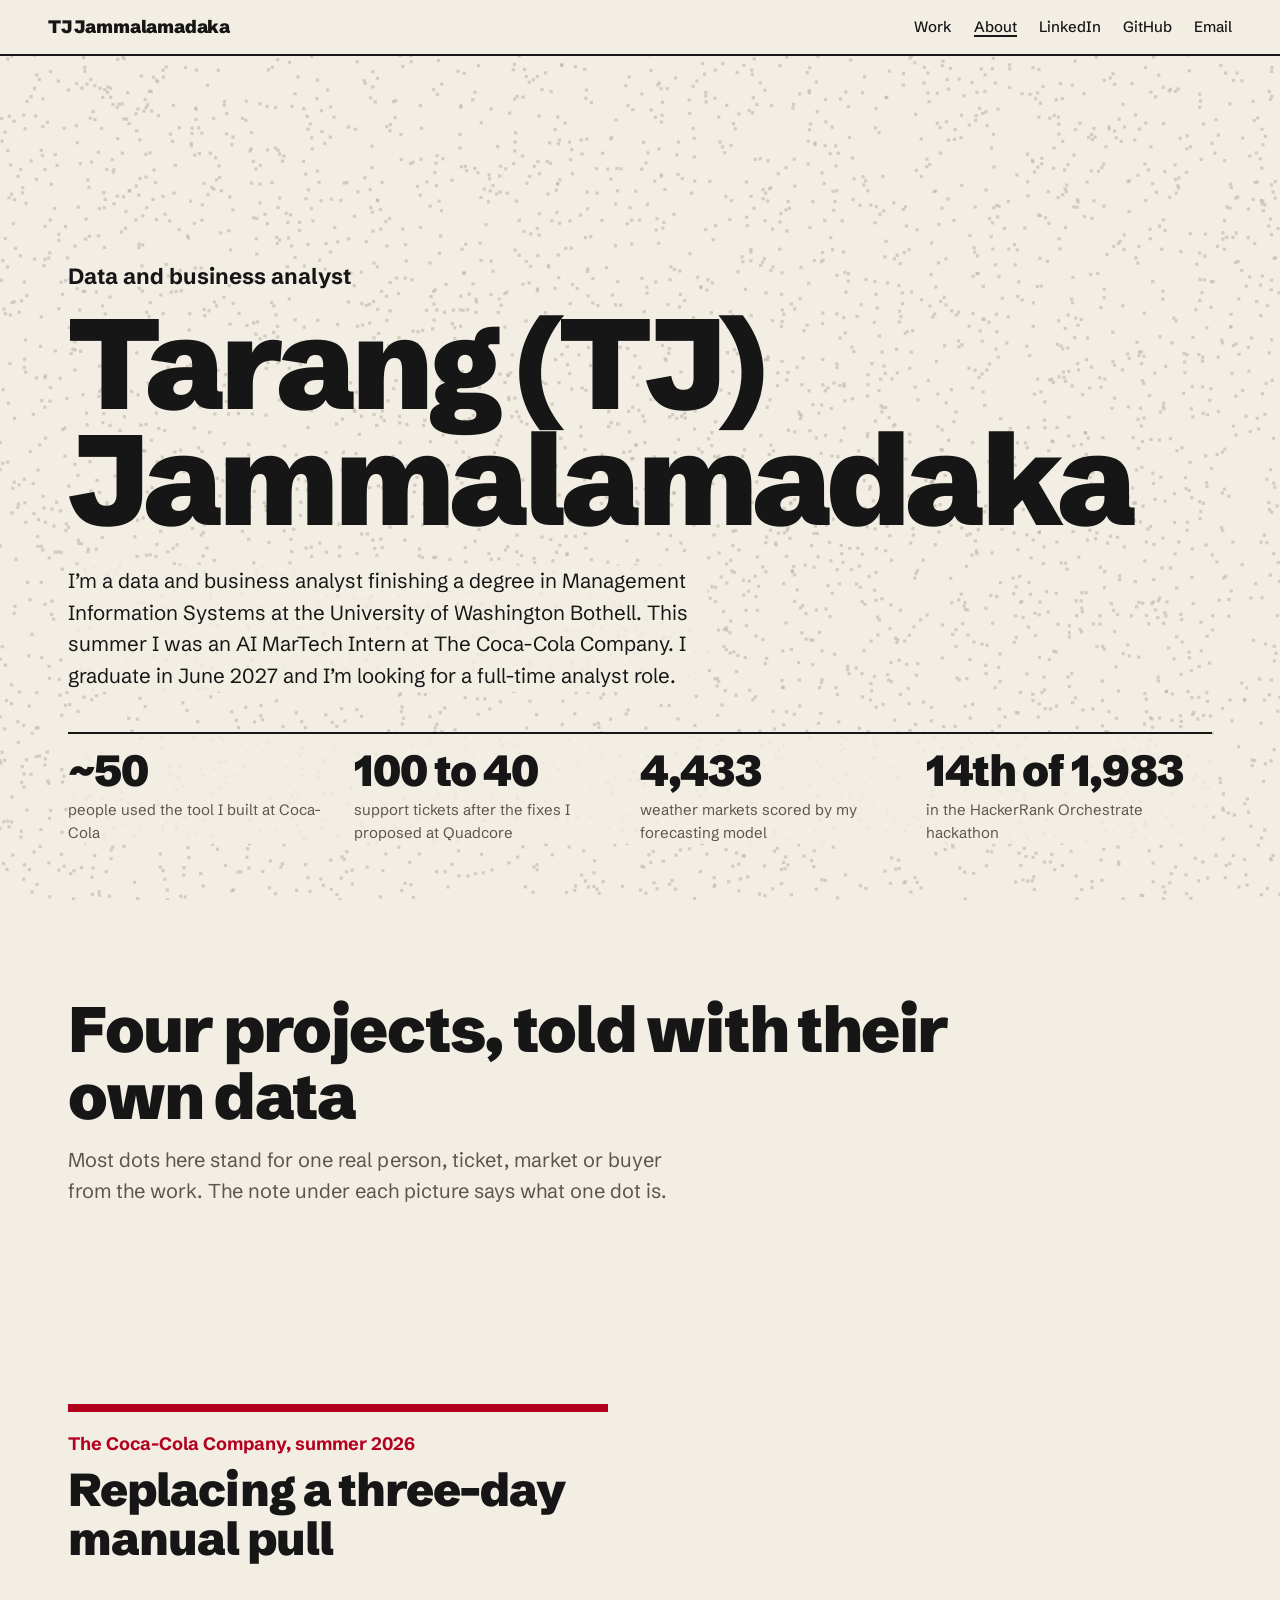
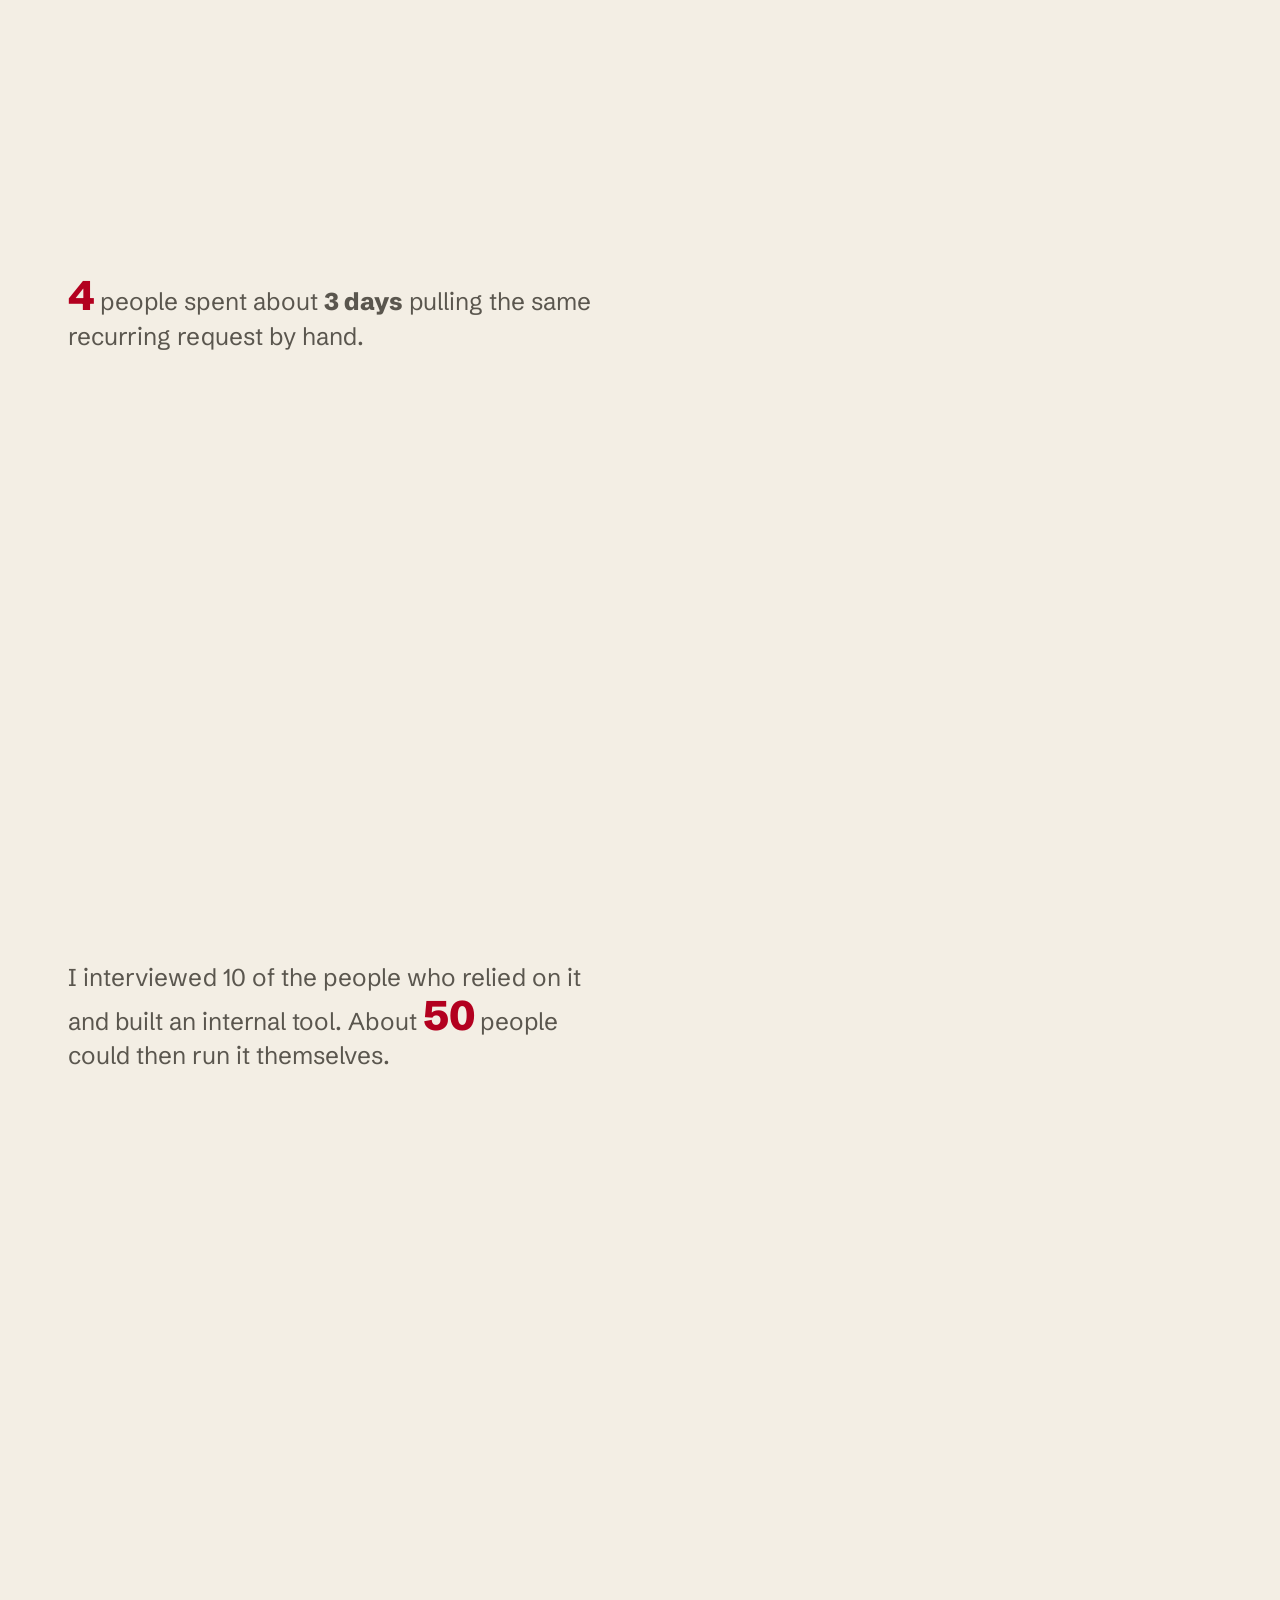
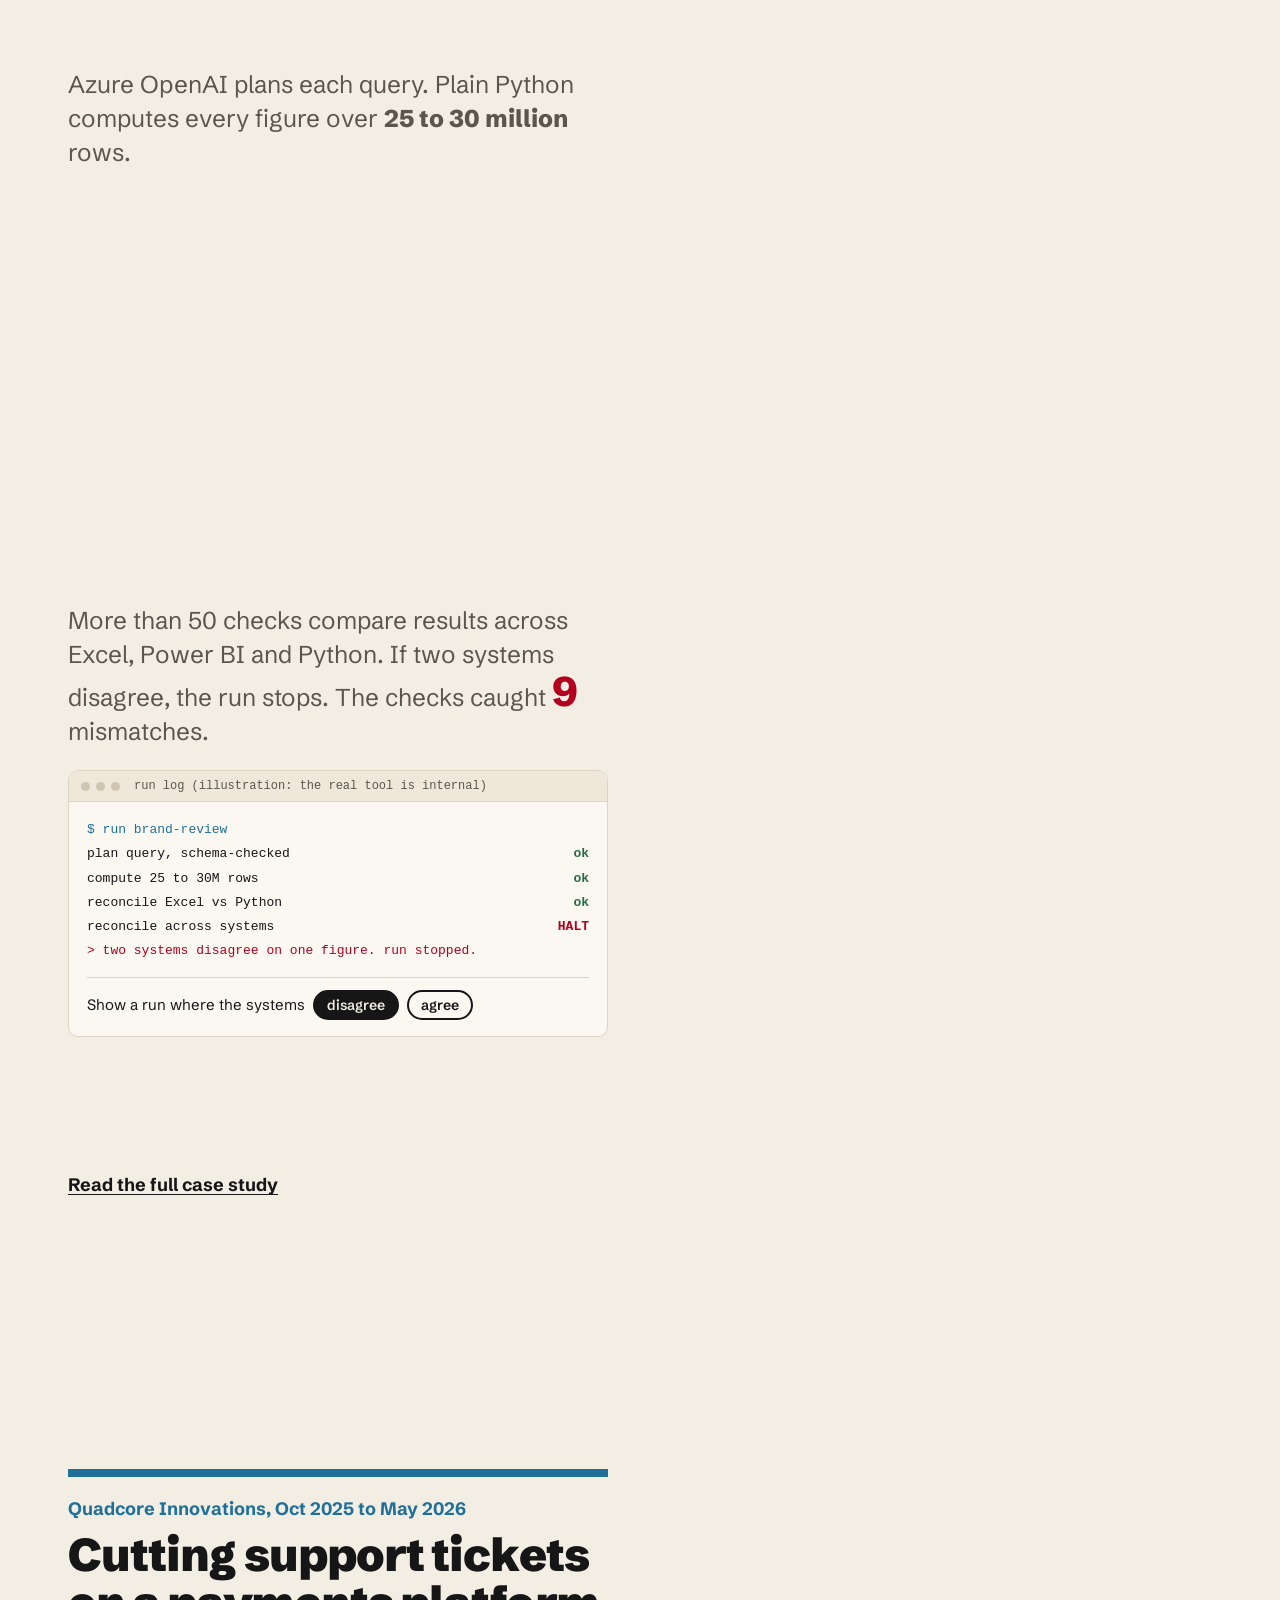
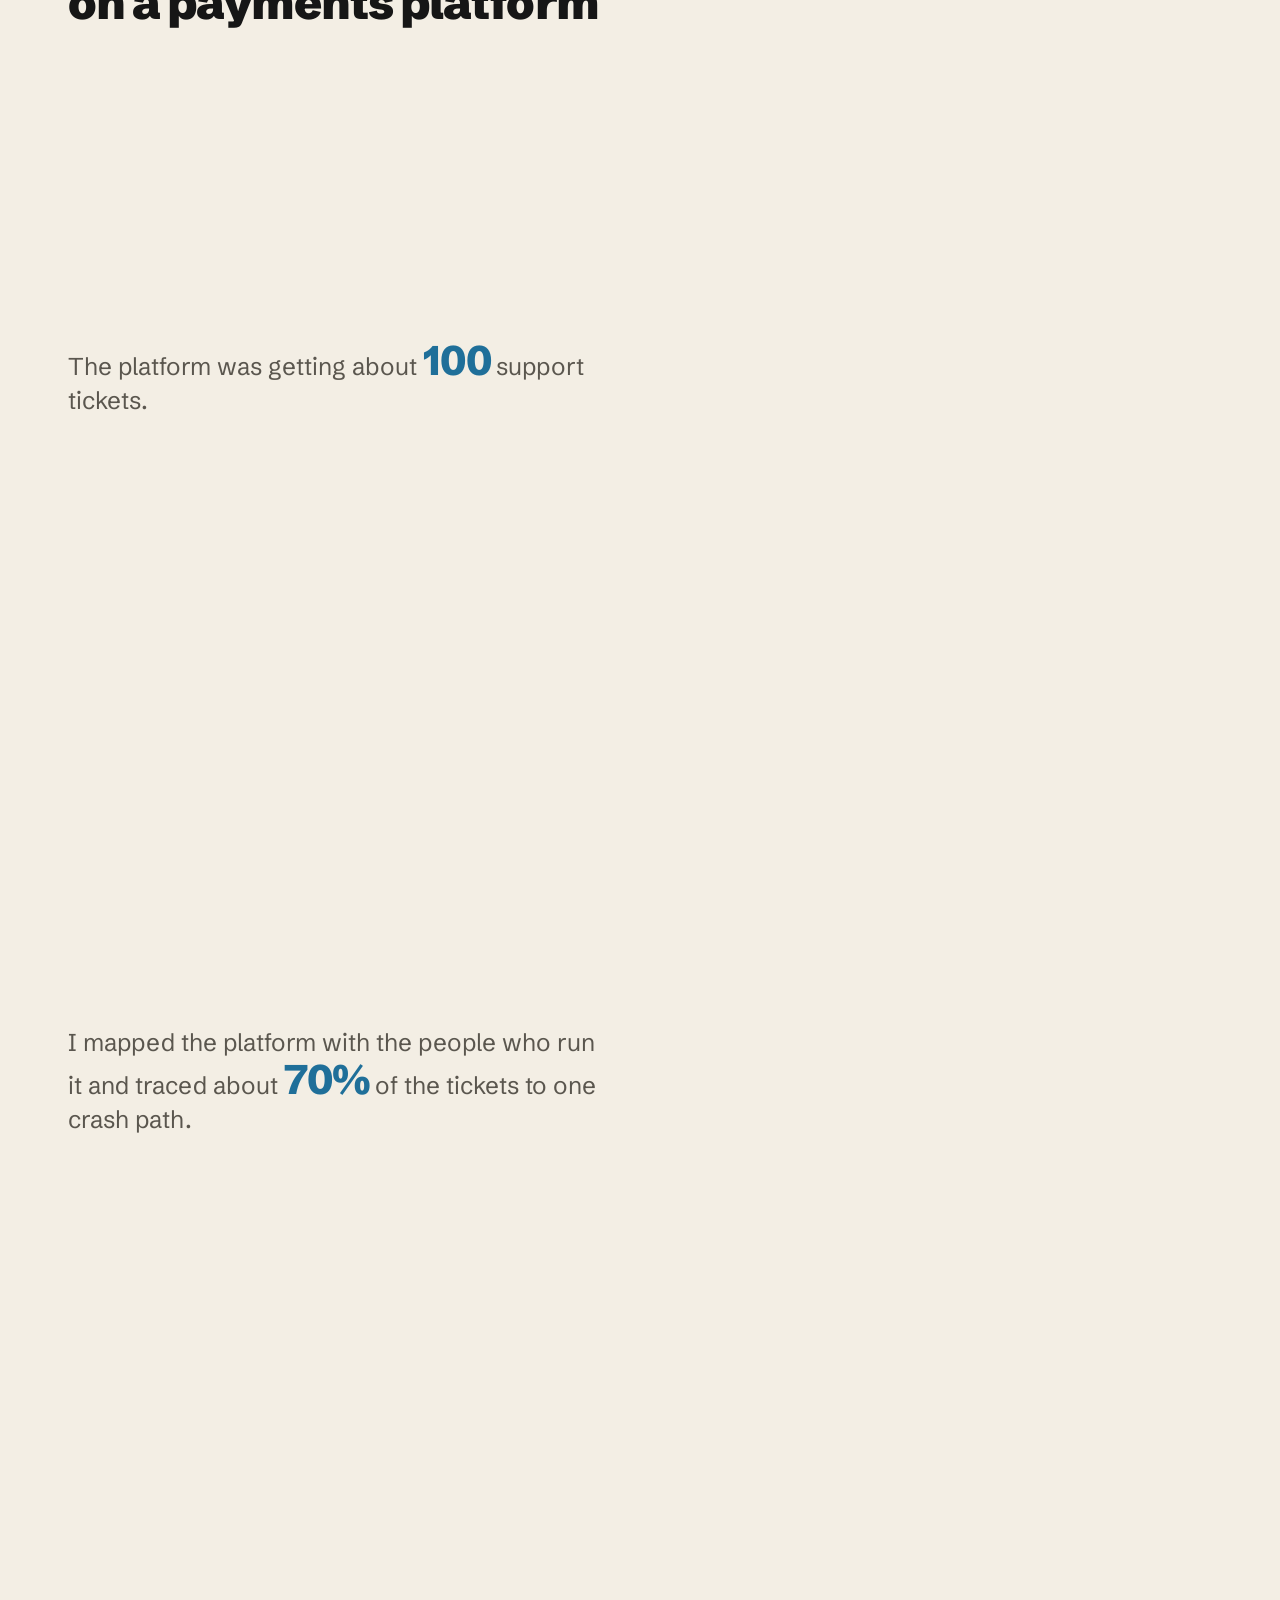
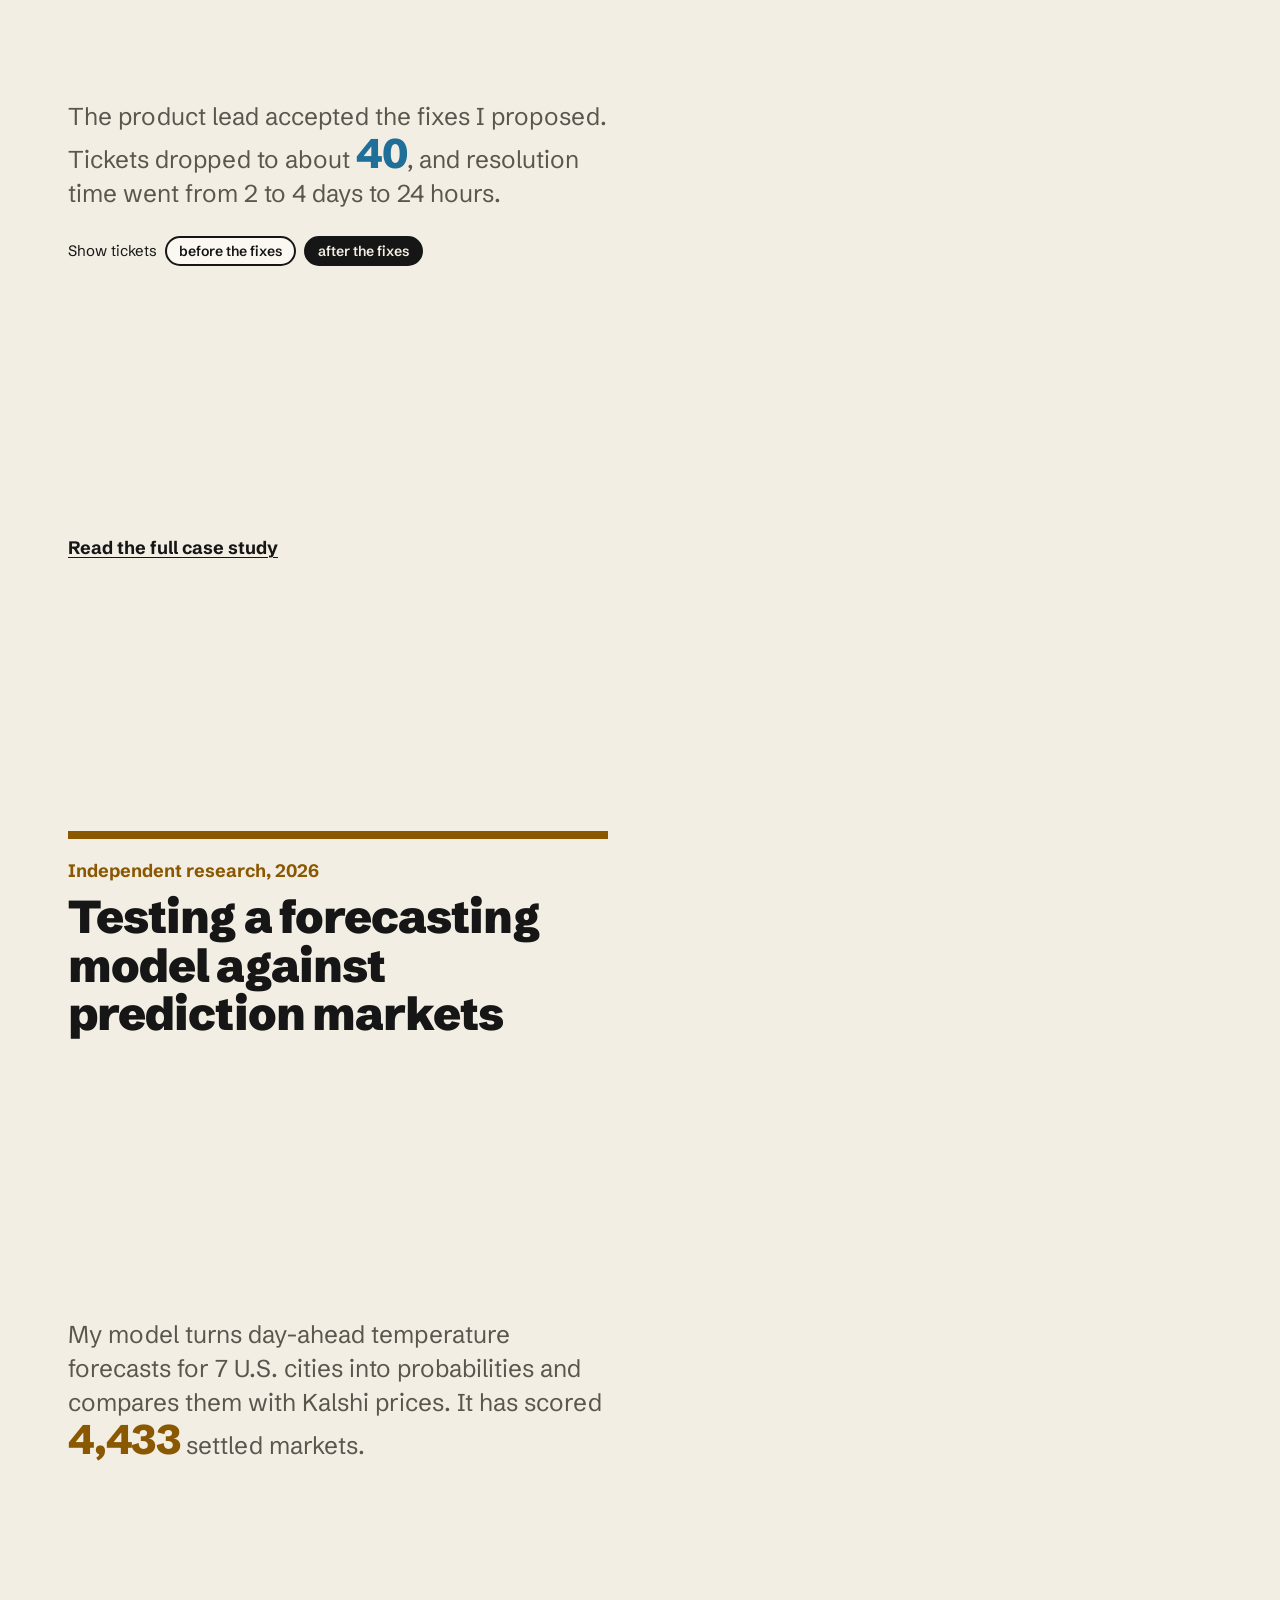
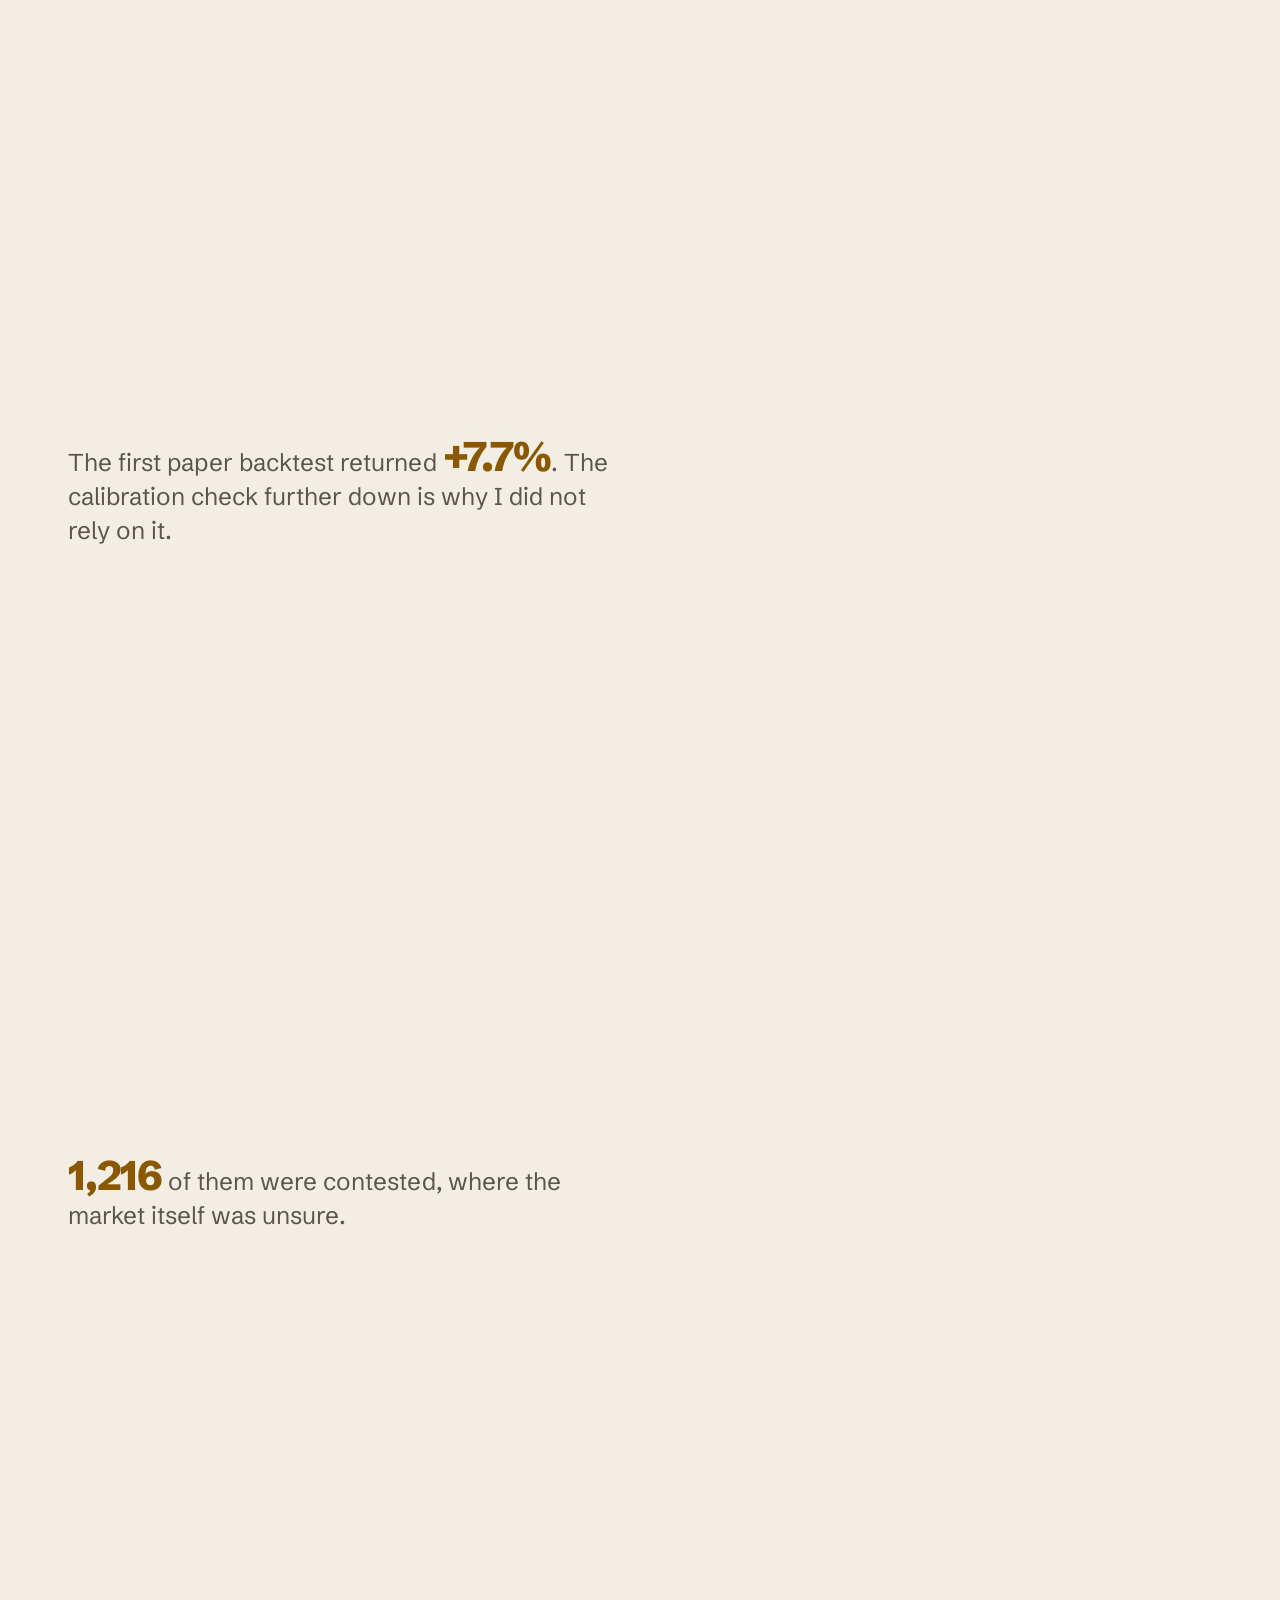
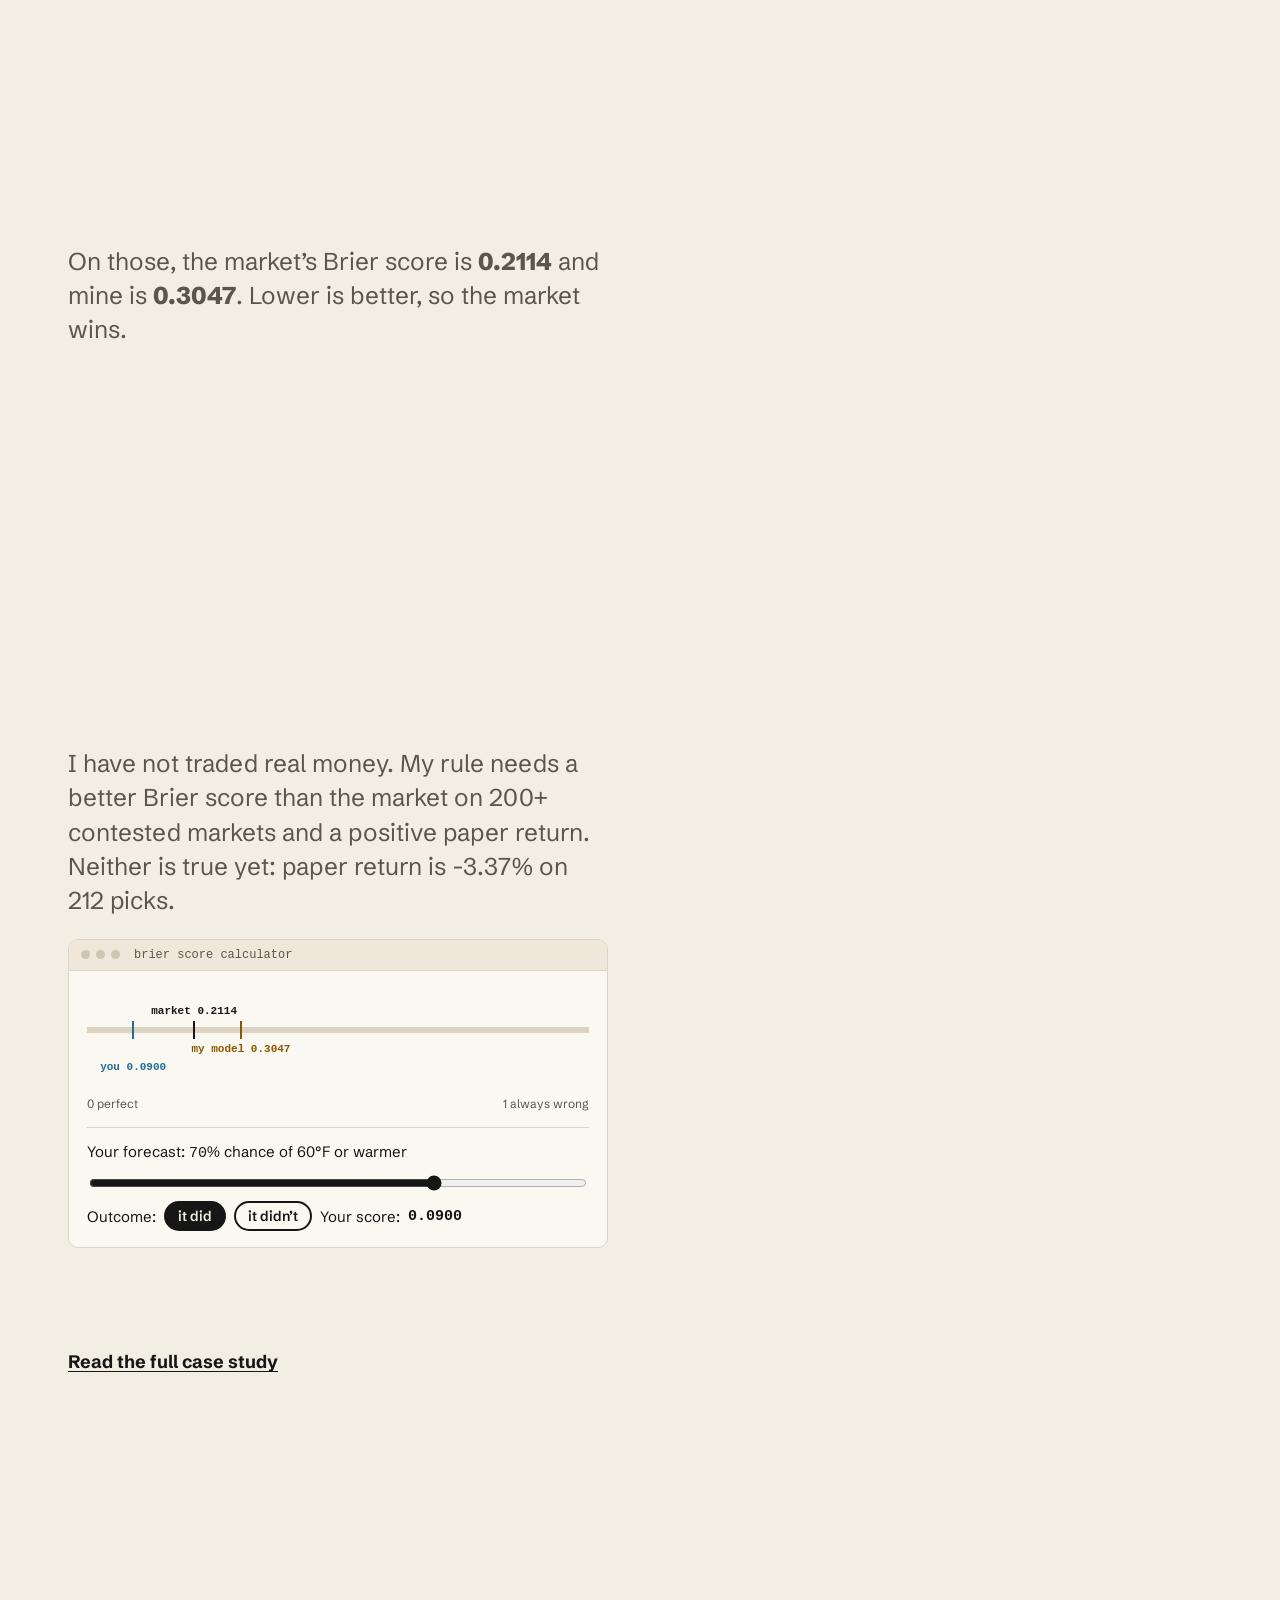
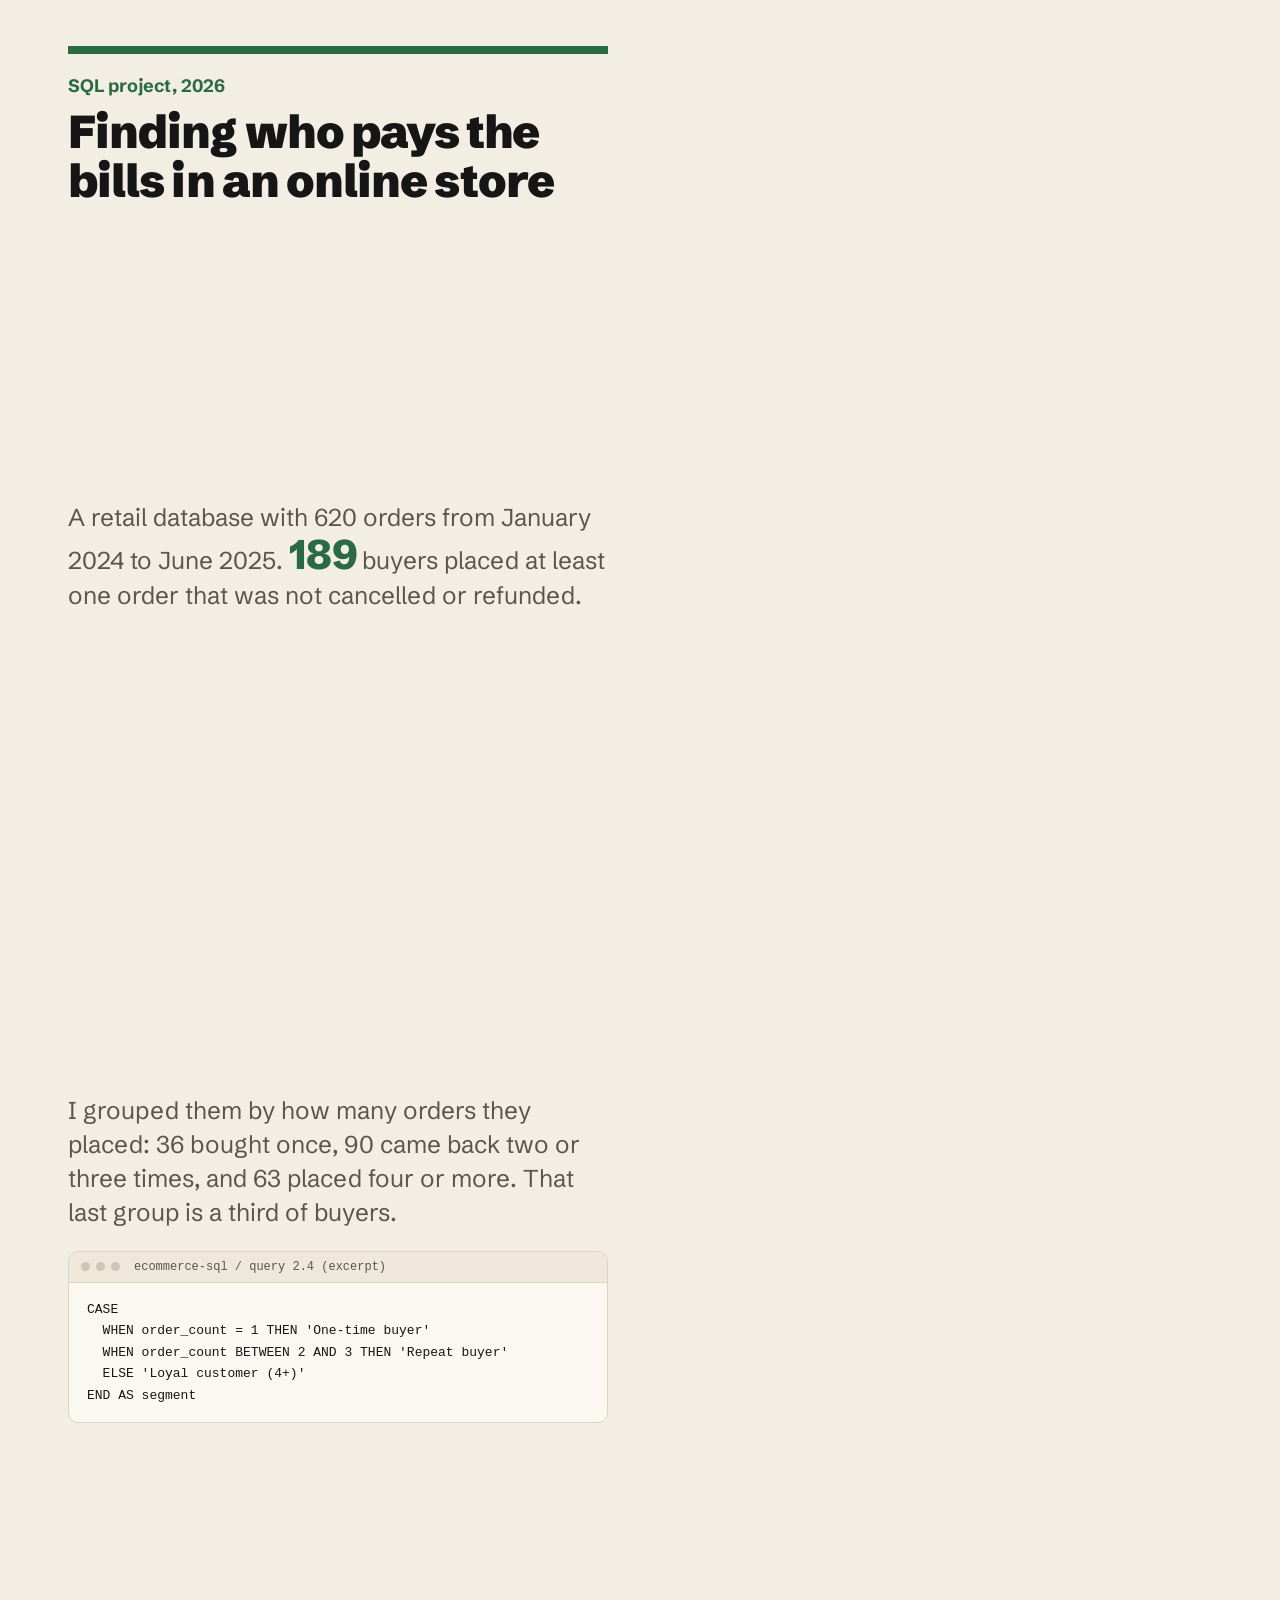
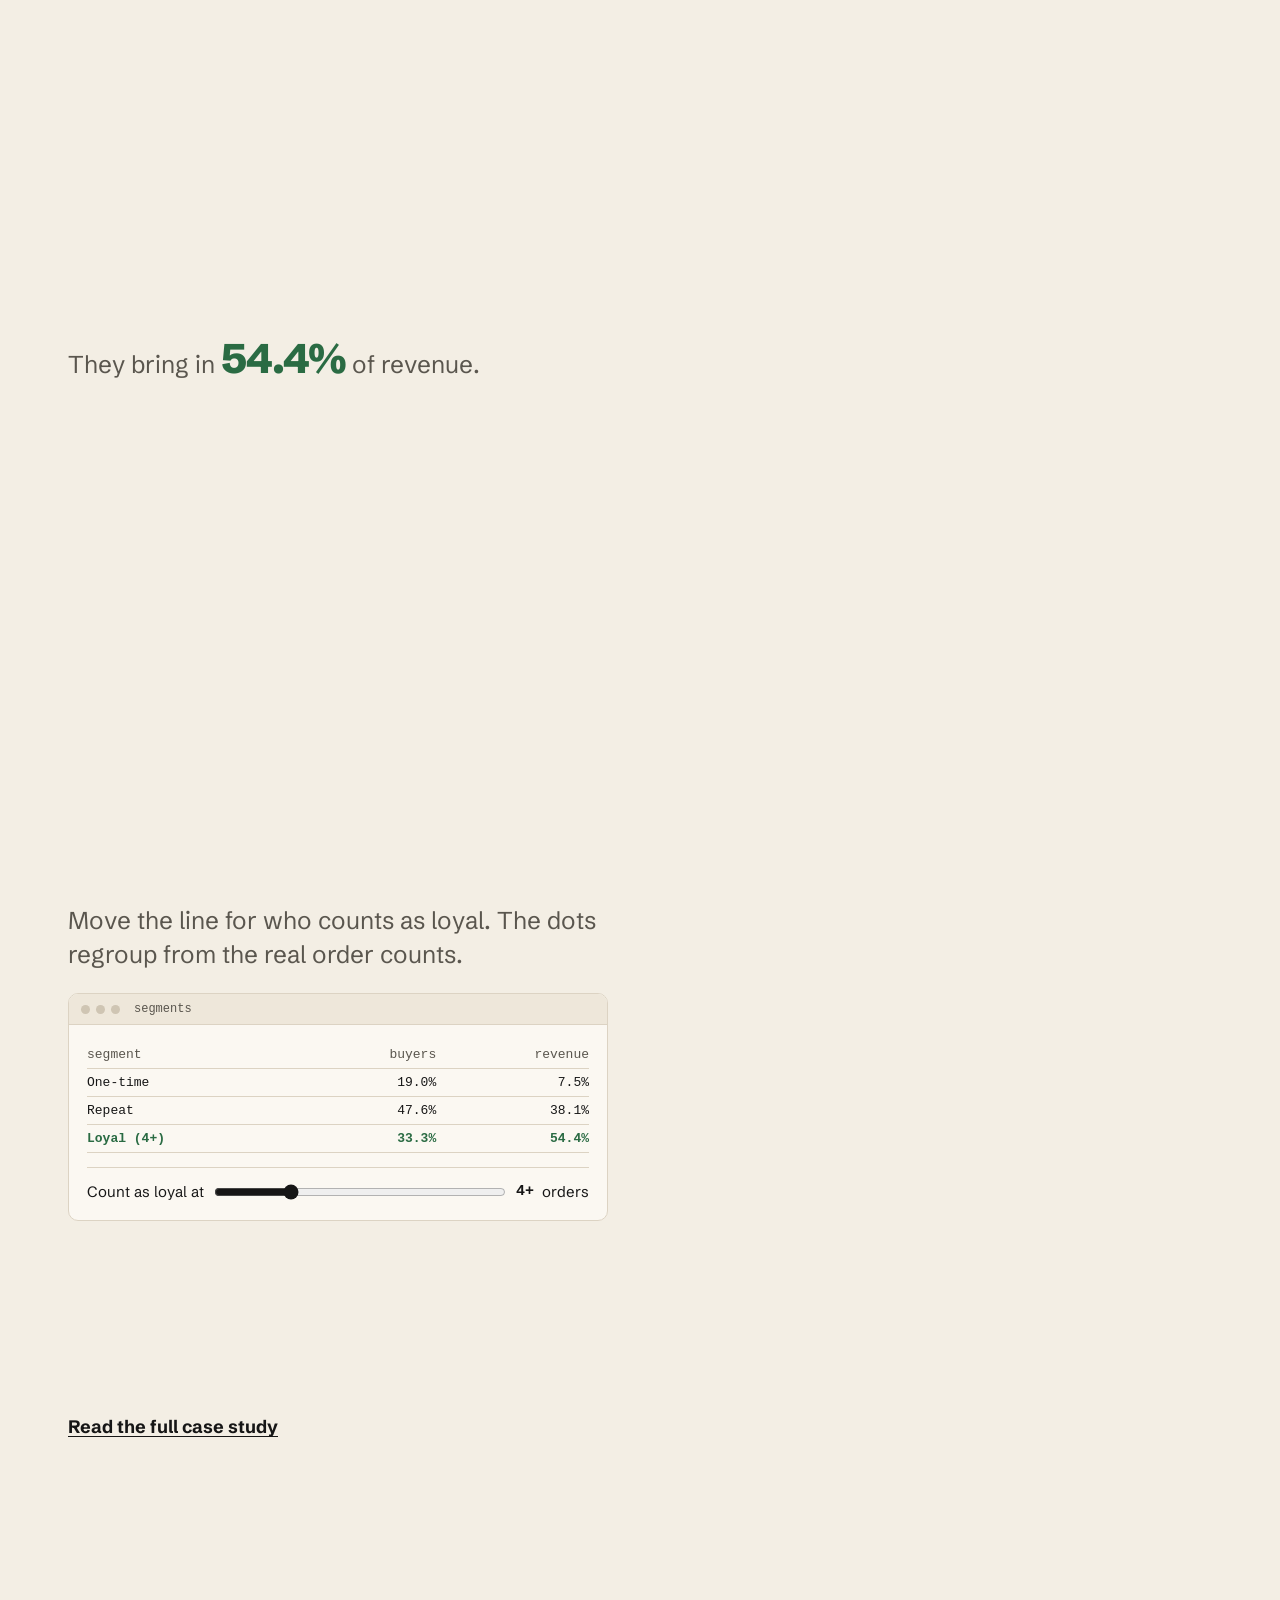
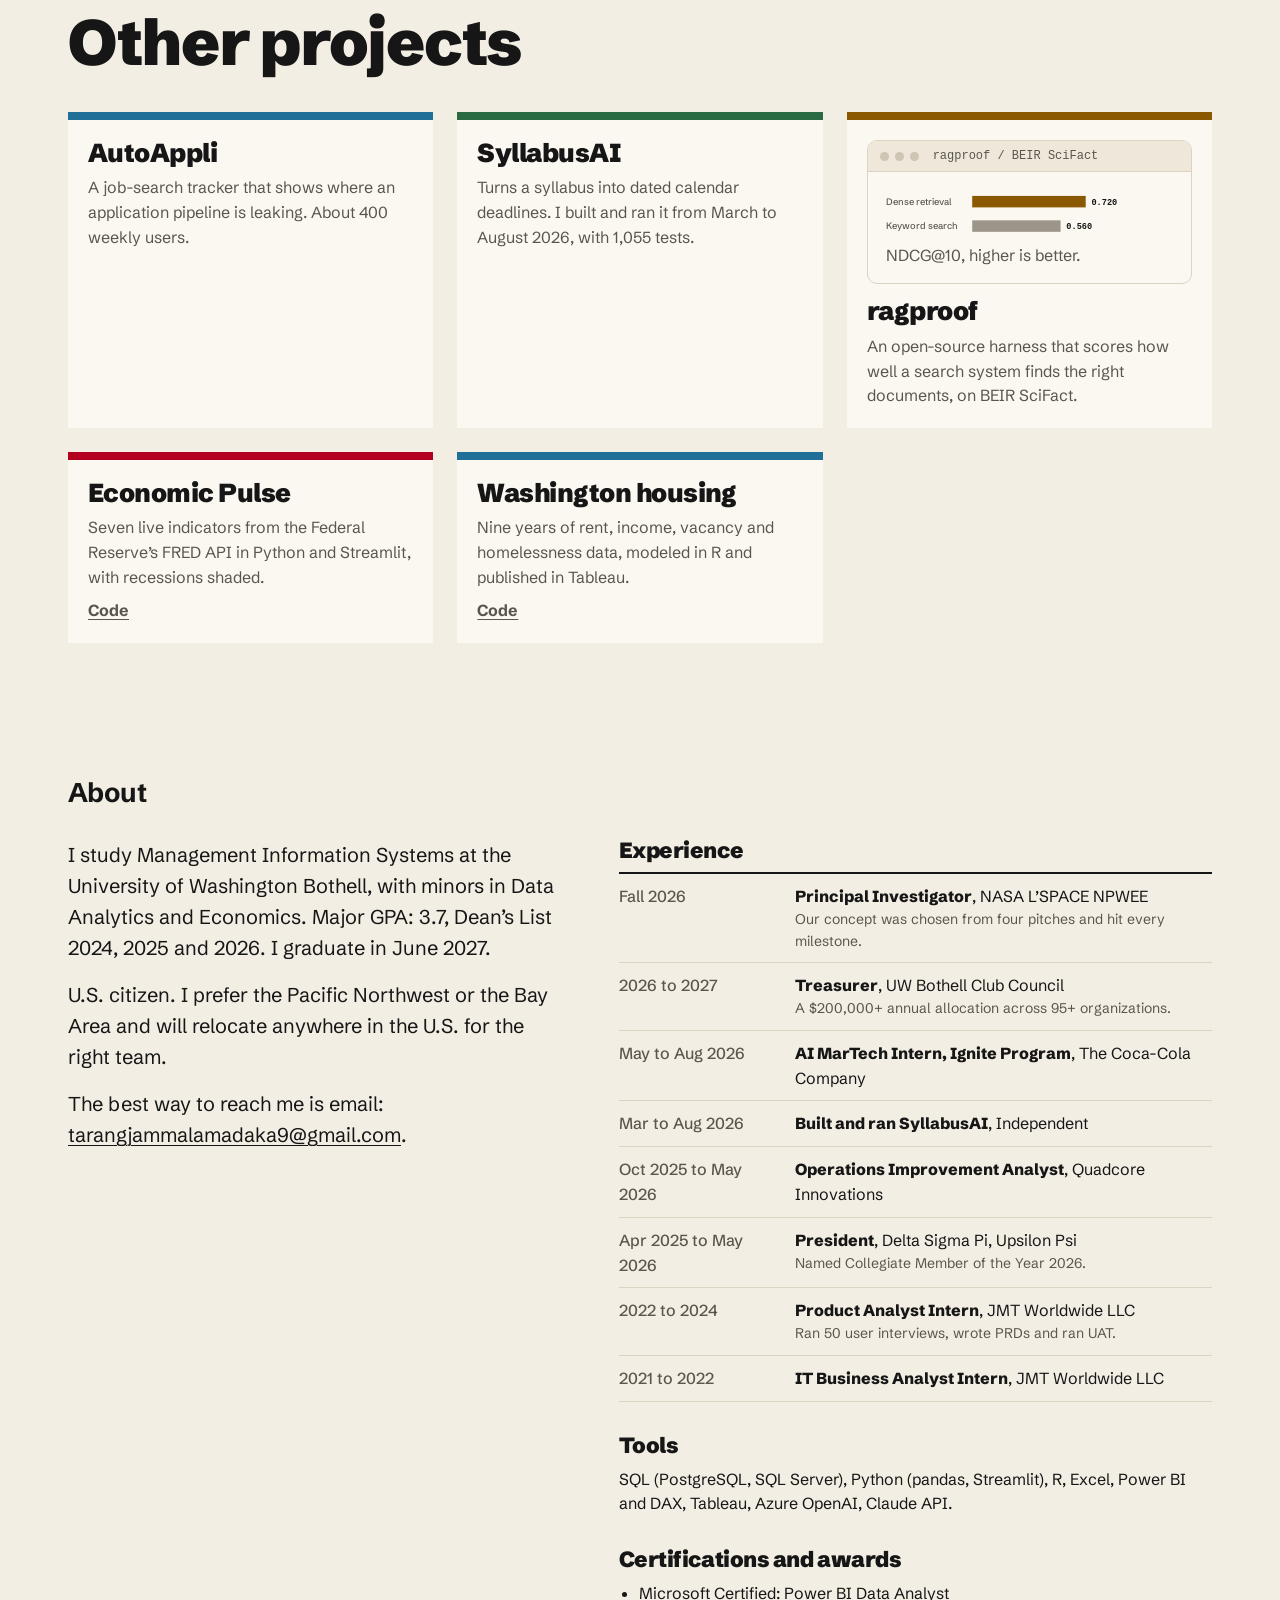
==== commit 75cd4f7a: "feat: data-story home page where one dot field becomes each project's real data The hero's scattered" ====
--- a/index.html
+++ b/index.html
@@ -6,90 +6,75 @@
 <title>TJ Jammalamadaka | Data analyst</title>
 <meta name="description" content="Data and business analyst. Case studies from Coca-Cola, Quadcore and independent research. Graduating June 2027.">
 <meta name="color-scheme" content="light">
+<link rel="preconnect" href="https://fonts.googleapis.com">
+<link rel="preconnect" href="https://fonts.gstatic.com" crossorigin>
+<link rel="stylesheet" href="https://fonts.googleapis.com/css2?family=Schibsted+Grotesk:wght@400;500;700;800;900&display=swap">
 <link rel="stylesheet" href="styles.css">
-<script>document.documentElement.classList.add('js');setTimeout(()=>{if(!window.revealReady)document.querySelectorAll('.reveal,.stage').forEach((e)=>e.classList.add('in'));if(!window.scenesReady)document.documentElement.classList.add('still')},3000)</script>
+<script>document.documentElement.classList.add('js');setTimeout(()=>{if(!window.revealReady)document.querySelectorAll('.reveal,.stage').forEach((e)=>e.classList.add('in'))},3000)</script>
 </head>
 <body>
 <a class="skip" href="#main">Skip to content</a>
 <header class="nav">
-  <a class="me" href="index.html">TJ Jammalamadaka</a>
+  <a class="me" href="index.html">TJ<span class="sur"> Jammalamadaka</span></a>
   <nav aria-label="Main"><a href="index.html#work" data-nav="work">Work</a><a href="index.html#about" data-nav="about">About</a><a class="" href="https://linkedin.com/in/tarang-tj/" target="_blank" rel="noopener noreferrer">LinkedIn</a><a class="" href="https://github.com/tarang-tj" target="_blank" rel="noopener noreferrer">GitHub</a><a href="mailto:tarangjammalamadaka9@gmail.com">Email</a></nav>
 </header>
+<canvas id="dots" aria-hidden="true"></canvas>
 <main id="main">
-<section class="hero">
-  <h1>Tarang (TJ) Jammalamadaka</h1>
+<section class="hero" data-layout="scatter" data-cap="">
+  <p class="hero-role">Data and business analyst</p>
+  <h1>Tarang (TJ)<br>Jammalamadaka</h1>
   <p class="intro">I&rsquo;m a data and business analyst finishing a degree in Management Information Systems at the University of Washington Bothell. This summer I was an AI MarTech Intern at The Coca-Cola Company. I graduate in June 2027 and I&rsquo;m looking for a full-time analyst role.</p>
-  <ul class="proof"><li><b>~50</b> people used the tool I built at Coca-Cola</li><li><b>100 to 40</b> support tickets after the fixes I proposed at Quadcore</li><li><b>4,433</b> weather markets scored by my forecasting model</li><li><b>14th of 1,983</b> in the HackerRank Orchestrate hackathon</li></ul>
+  <ul class="stats"><li><b>~50</b><span>people used the tool I built at Coca-Cola</span></li><li><b>100 to 40</b><span>support tickets after the fixes I proposed at Quadcore</span></li><li><b>4,433</b><span>weather markets scored by my forecasting model</span></li><li><b>14th of 1,983</b><span>in the HackerRank Orchestrate hackathon</span></li></ul>
 </section>
 <section id="work" class="work" data-section="work">
-  <h2>Work</h2>
-  <section class="scene" data-scene style="--len:3.2" aria-labelledby="s-coca-cola">
-  <div class="scene-pin">
-    <div class="scene-text">
-      <p class="kicker">The Coca-Cola Company, summer 2026</p>
-      <h3 id="s-coca-cola"><a href="work/coca-cola.html">Replacing a manual data pull at Coca-Cola</a></h3>
-      <ol class="beats"><li data-at="0">A recurring request took a four-person team about three days to pull by hand.</li><li data-at="0.25">I built an internal tool so about 50 people can run it themselves.</li><li data-at="0.5">Python computes every figure over 25 to 30 million rows, and more than 50 checks compare results across Excel, Power BI and Python.</li><li data-at="0.75">If two systems disagree, the run stops. The checks caught nine mismatches.</li></ol>
-      <a class="case-link" href="work/coca-cola.html">Full case study</a>
+  <h2 class="sec-title">Four projects, told with their own data</h2>
+  <p class="sec-sub">Most dots here stand for one real person, ticket, market or buyer from the work. The note under each picture says what one dot is.</p>
+  <div class="story"><section class="chapter" data-scene style="--hue:var(--red)" aria-labelledby="c-coca-cola">
+  <header class="ch-head"><p class="ch-org">The Coca-Cola Company, summer 2026</p><h2 id="c-coca-cola"><a href="work/coca-cola.html">Replacing a three-day manual pull</a></h2></header>
+  <div class="step" data-layout="coke-team" data-cap="Each dot is one person."><p><b class="num">4</b> people spent about <b>3 days</b> pulling the same recurring request by hand.</p></div>
+  <div class="step" data-layout="coke-users" data-cap="Each dot is one person."><p>I interviewed 10 of the people who relied on it and built an internal tool. About <b class="num">50</b> people could then run it themselves.</p></div>
+  <div class="step" data-layout="coke-users" data-cap="Each dot is one person."><p>Azure OpenAI plans each query. Plain Python computes every figure over <b>25 to 30 million</b> rows.</p></div>
+  <div class="step" data-layout="coke-checks" data-cap="Each dot is one person or one caught mismatch."><p>More than 50 checks compare results across Excel, Power BI and Python. If two systems disagree, the run stops. The checks caught <b class="num">9</b> mismatches.</p>
+    <div class="win "><div class="win-bar"><i></i><i></i><i></i><span>run log (illustration: the real tool is internal)</span></div><div class="win-body"><div class="log" data-log>
+      <div class="ln cmd"><span>$ run brand-review</span></div>
+      <div class="ln "><span>plan query, schema-checked</span><b>ok</b></div>
+      <div class="ln "><span>compute 25 to 30M rows</span><b>ok</b></div>
+      <div class="ln "><span>reconcile Excel vs Python</span><b>ok</b></div>
+      <div class="ln last"><span>reconcile across systems</span><b><i class="halt">HALT</i><i class="pass">ok</i></b></div>
+      <div class="ln note"><span class="halt">&gt; two systems disagree on one figure. run stopped.</span><span class="pass">&gt; all systems agree. report published.</span></div>
     </div>
-    <div class="scene-win"><div class="win "><div class="win-bar"><i></i><i></i><i></i><span>run log  (illustration: the real tool is internal)</span></div><div class="win-body"><div class="log" data-log>
-    <div class="ln cmd"><span>$ run brand-review</span></div>
-    <div class="ln " data-at="0.2"><span>plan query, schema-checked</span><b>ok</b></div>
-    <div class="ln " data-at="0.4"><span>compute 25 to 30M rows</span><b>ok</b></div>
-    <div class="ln " data-at="0.55"><span>reconcile Excel vs Python</span><b>ok</b></div>
-    <div class="ln last" data-at="0.75"><span>reconcile across systems</span><b><i class="halt">HALT</i><i class="pass">ok</i></b></div>
-    <div class="ln note" data-at="0.8"><span class="halt">&gt; two systems disagree on one figure. run stopped.</span><span class="pass">&gt; all systems agree. report published.</span></div>
-  </div>
-  <div class="try" role="group" aria-labelledby="lbl-log"><span id="lbl-log">Show a run where the systems</span><button type="button" data-log-mode="halt" aria-pressed="true">disagree</button><button type="button" data-log-mode="pass" aria-pressed="false">agree</button></div></div></div></div>
-  </div>
+    <div class="try" role="group" aria-labelledby="lbl-log"><span id="lbl-log">Show a run where the systems</span><button type="button" data-log-mode="halt" aria-pressed="true">disagree</button><button type="button" data-log-mode="pass" aria-pressed="false">agree</button></div></div></div></div>
+  <p class="ch-more"><a href="work/coca-cola.html">Read the full case study</a></p>
 </section>
-<section class="scene" data-scene style="--len:3" aria-labelledby="s-quadcore">
-  <div class="scene-pin">
-    <div class="scene-text">
-      <p class="kicker">Quadcore Innovations, Oct 2025 to May 2026</p>
-      <h3 id="s-quadcore"><a href="work/quadcore.html">Cutting support tickets at Quadcore</a></h3>
-      <ol class="beats"><li data-at="0">The payments platform was getting about 100 support tickets.</li><li data-at="0.3">I traced about 70% of them to one crash path.</li><li data-at="0.6">The product lead accepted the fixes I proposed, and tickets dropped to about 40.</li><li data-at="0.85">Resolution time went from 2 to 4 days to 24 hours.</li></ol>
-      <a class="case-link" href="work/quadcore.html">Full case study</a>
+<section class="chapter" data-scene style="--hue:var(--blue)" aria-labelledby="c-quadcore">
+  <header class="ch-head"><p class="ch-org">Quadcore Innovations, Oct 2025 to May 2026</p><h2 id="c-quadcore"><a href="work/quadcore.html">Cutting support tickets on a payments platform</a></h2></header>
+  <div class="step" data-layout="quad-100" data-cap="Each dot is one support ticket."><p>The platform was getting about <b class="num">100</b> support tickets.</p></div>
+  <div class="step" data-layout="quad-70" data-cap="Each dot is one support ticket."><p>I mapped the platform with the people who run it and traced about <b class="num">70%</b> of the tickets to one crash path.</p></div>
+  <div class="step" data-layout="quad-40" data-cap="Each dot is one support ticket."><p>The product lead accepted the fixes I proposed. Tickets dropped to about <b class="num">40</b>, and resolution time went from 2 to 4 days to 24 hours.</p>
+    <div class="try" role="group" aria-labelledby="lbl-fix"><span id="lbl-fix">Show tickets</span><button type="button" data-fix="off" aria-pressed="false">before the fixes</button><button type="button" data-fix="on" aria-pressed="true">after the fixes</button></div></div>
+  <p class="ch-more"><a href="work/quadcore.html">Read the full case study</a></p>
+</section>
+<section class="chapter" data-scene style="--hue:var(--gold)" aria-labelledby="c-kalshi">
+  <header class="ch-head"><p class="ch-org">Independent research, 2026</p><h2 id="c-kalshi"><a href="work/kalshi.html">Testing a forecasting model against prediction markets</a></h2></header>
+  <div class="step" data-layout="kal-all" data-cap="Each dot is one settled market."><p>My model turns day-ahead temperature forecasts for 7 U.S. cities into probabilities and compares them with Kalshi prices. It has scored <b class="num">4,433</b> settled markets.</p></div>
+  <div class="step" data-layout="kal-all" data-cap="Each dot is one settled market."><p>The first paper backtest returned <b class="num">+7.7%</b>. The calibration check further down is why I did not rely on it.</p></div>
+  <div class="step" data-layout="kal-contested" data-cap="Each dot is one settled market."><p><b class="num">1,216</b> of them were contested, where the market itself was unsure.</p></div>
+  <div class="step" data-layout="kal-brier" data-cap="Each dot is 0.001 of Brier score."><p>On those, the market&rsquo;s Brier score is <b>0.2114</b> and mine is <b>0.3047</b>. Lower is better, so the market wins.</p></div>
+  <div class="step" data-layout="kal-brier" data-cap="Each dot is 0.001 of Brier score."><p>I have not traded real money. My rule needs a better Brier score than the market on 200+ contested markets and a positive paper return. Neither is true yet: paper return is -3.37% on 212 picks.</p>
+    <div class="win "><div class="win-bar"><i></i><i></i><i></i><span>brier score calculator</span></div><div class="win-body"><div class="brier">
+      <div class="scale"><i class="mk" style="left:21.14%"><b>market 0.2114</b></i><i class="mk alt" style="left:30.47%"><b>my model 0.3047</b></i><i class="mk you" data-you style="left:9%"><b data-you-label>you 0.0900</b></i></div>
+      <p class="ends"><span>0 perfect</span><span>1 always wrong</span></p>
     </div>
-    <div class="scene-win"><div class="win "><div class="win-bar"><i></i><i></i><i></i><span>support tickets, one dot each</span></div><div class="win-body"><div class="tickets" data-tickets>
-    <p class="count"><b data-count>~100</b> tickets</p>
-    <div class="dots" role="img" aria-label="About 100 tickets, about 70 from one crash path, 40 after the fixes"><i class="crash"></i><i class="crash"></i><i class="crash"></i><i class="crash"></i><i class="crash"></i><i class="crash"></i><i class="crash"></i><i class="crash"></i><i class="crash"></i><i class="crash"></i><i class="crash gone"></i><i class="crash gone"></i><i class="crash gone"></i><i class="crash gone"></i><i class="crash gone"></i><i class="crash gone"></i><i class="crash gone"></i><i class="crash gone"></i><i class="crash gone"></i><i class="crash gone"></i><i class="crash gone"></i><i class="crash gone"></i><i class="crash gone"></i><i class="crash gone"></i><i class="crash gone"></i><i class="crash gone"></i><i class="crash gone"></i><i class="crash gone"></i><i class="crash gone"></i><i class="crash gone"></i><i class="crash gone"></i><i class="crash gone"></i><i class="crash gone"></i><i class="crash gone"></i><i class="crash gone"></i><i class="crash gone"></i><i class="crash gone"></i><i class="crash gone"></i><i class="crash gone"></i><i class="crash gone"></i><i class="crash gone"></i><i class="crash gone"></i><i class="crash gone"></i><i class="crash gone"></i><i class="crash gone"></i><i class="crash gone"></i><i class="crash gone"></i><i class="crash gone"></i><i class="crash gone"></i><i class="crash gone"></i><i class="crash gone"></i><i class="crash gone"></i><i class="crash gone"></i><i class="crash gone"></i><i class="crash gone"></i><i class="crash gone"></i><i class="crash gone"></i><i class="crash gone"></i><i class="crash gone"></i><i class="crash gone"></i><i class="crash gone"></i><i class="crash gone"></i><i class="crash gone"></i><i class="crash gone"></i><i class="crash gone"></i><i class="crash gone"></i><i class="crash gone"></i><i class="crash gone"></i><i class="crash gone"></i><i class="crash gone"></i><i class=""></i><i class=""></i><i class=""></i><i class=""></i><i class=""></i><i class=""></i><i class=""></i><i class=""></i><i class=""></i><i class=""></i><i class=""></i><i class=""></i><i class=""></i><i class=""></i><i class=""></i><i class=""></i><i class=""></i><i class=""></i><i class=""></i><i class=""></i><i class=""></i><i class=""></i><i class=""></i><i class=""></i><i class=""></i><i class=""></i><i class=""></i><i class=""></i><i class=""></i><i class=""></i></div>
-    <p class="key"><span><i class="crash"></i>one crash path</span><span><i></i>everything else</span></p>
-  </div>
-  <div class="try" role="group" aria-labelledby="lbl-fix"><span id="lbl-fix">Show tickets</span><button type="button" data-fix="off" aria-pressed="true">before the fixes</button><button type="button" data-fix="on" aria-pressed="false">after the fixes</button></div></div></div></div>
-  </div>
+    <div class="try col"><span>Your forecast: <output data-p>70</output>% chance of 60&deg;F or warmer</span>
+      <input type="range" min="0" max="100" value="70" data-p-in aria-label="Your forecast probability">
+      <span class="row" role="group" aria-labelledby="lbl-y"><span id="lbl-y">Outcome:</span> <button type="button" data-y="1" aria-pressed="true">it did</button><button type="button" data-y="0" aria-pressed="false">it didn&rsquo;t</button> Your score: <b data-you-score aria-live="polite">0.0900</b></span></div></div></div></div>
+  <p class="ch-more"><a href="work/kalshi.html">Read the full case study</a></p>
 </section>
-<section class="scene" data-scene style="--len:3.2" aria-labelledby="s-kalshi">
-  <div class="scene-pin">
-    <div class="scene-text">
-      <p class="kicker">Independent project, 2026</p>
-      <h3 id="s-kalshi"><a href="work/kalshi.html">Forecasting weather prediction markets</a></h3>
-      <ol class="beats"><li data-at="0">My model turns day-ahead temperature forecasts for 7 U.S. cities into probabilities and compares them with Kalshi prices.</li><li data-at="0.3">The first paper backtest returned 7.7%.</li><li data-at="0.55">On the 1,216 contested markets, the market was better calibrated than my model (Brier 0.2114 vs 0.3047).</li><li data-at="0.85">I have not traded real money. My rule needs a better Brier score than the market on 200+ contested markets and a positive paper return, and neither is true yet.</li></ol>
-      <a class="case-link" href="work/kalshi.html">Full case study</a>
-    </div>
-    <div class="scene-win"><div class="win "><div class="win-bar"><i></i><i></i><i></i><span>kalshi-weather-engine / notebook</span></div><div class="win-body"><div class="nbk">
-    <p class="cell" data-at="0.2"><span>In [1]:</span> backtest(paper=True)</p>
-    <p class="out big pos" data-at="0.3">+7.7%</p>
-    <p class="cell" data-at="0.5"><span>In [2]:</span> brier(contested)  <em># lower is better</em></p>
-    <div class="brier" data-at="0.55">
-      <div class="scale"><i class="mk" data-mk="market" style="left:21.14%"><b>market 0.2114</b></i><i class="mk alt" style="left:30.47%"><b>my model 0.3047</b></i><i class="mk you" data-you style="left:9%"><b data-you-label>you 0.0900</b></i></div>
-      <p class="ends"><span>0 perfect</span><span>1 always wrong</span></p>
-      <p class="cap">Brier = (forecast &minus; outcome)&sup2;, averaged over markets.</p>
-    </div>
-  </div>
-  <div class="try col"><span>Your forecast: <output data-p>70</output>% chance of 60&deg;F or warmer</span>
-    <input type="range" min="0" max="100" value="70" data-p-in aria-label="Your forecast probability">
-    <span class="row" role="group" aria-labelledby="lbl-y" aria-live="polite"><span id="lbl-y">Outcome:</span> <button type="button" data-y="1" aria-pressed="true">it did</button><button type="button" data-y="0" aria-pressed="false">it didn&rsquo;t</button> Your Brier score: <b data-you-score>0.0900</b></span></div></div></div></div>
-  </div>
-</section>
-<section class="scene" data-scene style="--len:3.6" aria-labelledby="s-retail-sql">
-  <div class="scene-pin">
-    <div class="scene-text">
-      <p class="kicker">SQL project, 2026</p>
-      <h3 id="s-retail-sql"><a href="work/retail-sql.html">Segmenting online store customers in SQL</a></h3>
-      <ol class="beats"><li data-at="0">A retail database with 620 orders from January 2024 to June 2025.</li><li data-at="0.25">I grouped the 189 buyers by how many orders they placed.</li><li data-at="0.6">Customers with four or more orders are a third of buyers.</li><li data-at="0.8">They account for 54.4% of revenue.</li></ol>
-      <a class="case-link" href="work/retail-sql.html">Full case study</a>
-    </div>
-    <div class="scene-win"><div class="win "><div class="win-bar"><i></i><i></i><i></i><span>ecommerce-sql / query 2.4 (excerpt)</span></div><div class="win-body"><pre class="sql" data-type="0.1-0.5" data-sql data-tpl="CASE
+<section class="chapter" data-scene style="--hue:var(--green)" aria-labelledby="c-retail-sql">
+  <header class="ch-head"><p class="ch-org">SQL project, 2026</p><h2 id="c-retail-sql"><a href="work/retail-sql.html">Finding who pays the bills in an online store</a></h2></header>
+  <div class="step" data-layout="ret-buyers" data-cap="Each dot is one buyer."><p>A retail database with 620 orders from January 2024 to June 2025. <b class="num">189</b> buyers placed at least one order that was not cancelled or refunded.</p></div>
+  <div class="step" data-layout="ret-groups" data-cap="Each dot is one buyer."><p>I grouped them by how many orders they placed: 36 bought once, 90 came back two or three times, and 63 placed four or more. That last group is a third of buyers.</p>
+    <div class="win "><div class="win-bar"><i></i><i></i><i></i><span>ecommerce-sql / query 2.4 (excerpt)</span></div><div class="win-body"><pre class="sql" data-sql data-tpl="CASE
   WHEN order_count = 1 THEN 'One-time buyer'
   WHEN order_count BETWEEN 2 AND {r} THEN 'Repeat buyer'
   ELSE 'Loyal customer ({k}+)'
@@ -97,17 +82,21 @@
   WHEN order_count = 1 THEN 'One-time buyer'
   WHEN order_count BETWEEN 2 AND 3 THEN 'Repeat buyer'
   ELSE 'Loyal customer (4+)'
-END AS segment</pre>
-    <table class="res" data-at="0.55" data-seg aria-live="polite"><thead><tr><th>segment</th><th>buyers</th><th>revenue</th></tr></thead>
+END AS segment</pre></div></div></div>
+  <div class="step" data-layout="ret-revenue" data-cap="Each square is 1% of revenue, rounded."><p>They bring in <b class="num">54.4%</b> of revenue.</p></div>
+  <div class="step" data-layout="ret-live" data-cap="Each dot is one buyer."><p>Move the line for who counts as loyal. The dots regroup from the real order counts.</p>
+    <div class="win "><div class="win-bar"><i></i><i></i><i></i><span>segments</span></div><div class="win-body"><table class="res" data-seg><thead><tr><th>segment</th><th>buyers</th><th>revenue</th></tr></thead>
       <tbody><tr><td>One-time</td><td data-c="b0">19.0%</td><td data-c="r0">7.5%</td></tr>
       <tr><td>Repeat</td><td data-c="b1">47.6%</td><td data-c="r1">38.1%</td></tr>
-      <tr class="hi" data-at="0.6"><td data-c="name">Loyal (4+)</td><td data-c="b2">33.3%</td><td data-c="r2">54.4%</td></tr></tbody></table>
-    <div class="try"><span>Count as loyal at</span><input type="range" min="3" max="7" value="4" data-loyal aria-label="Orders needed to count as loyal" aria-valuetext="4 or more orders"><b data-loyal-out>4+</b><span>orders</span></div>
-    <p class="cap">Buyers with at least one order that was not cancelled or refunded: 189 buyers, 577 orders.</p>
-    <script type="application/json" id="order-dist">[[1,36,7619.1],[2,53,17490.86],[3,37,21338.6],[4,25,18476.17],[5,17,15155.47],[6,12,11805.77],[7,6,6117.86],[8,2,3050.78],[9,1,906.15]]</script></div></div></div>
-  </div>
+      <tr class="hi"><td data-c="name">Loyal (4+)</td><td data-c="b2">33.3%</td><td data-c="r2">54.4%</td></tr></tbody></table>
+    <div class="try"><label for="loyal">Count as loyal at</label><input id="loyal" type="range" min="3" max="7" value="4" data-loyal aria-valuetext="4 or more orders"><b data-loyal-out>4+</b><span>orders</span></div></div></div></div>
+  <p class="ch-more"><a href="work/retail-sql.html">Read the full case study</a></p>
 </section>
-  <h2>Other projects</h2>
+<script type="application/json" id="order-dist">[[1,36,7619.1],[2,53,17490.86],[3,37,21338.6],[4,25,18476.17],[5,17,15155.47],[6,12,11805.77],[7,6,6117.86],[8,2,3050.78],[9,1,906.15]]</script>
+<script type="application/json" id="dot-counts">{"team":[4,"coke-team"],"users":[50,"coke-users"],"mismatches":[9,"coke-checks"],"tickets":[100,"quad-100"],"crash":[70,"quad-70"],"after":[40,"quad-40"],"markets":[4433,"kal-all"],"contested":[1216,"kal-contested"],"brierMarket":[0.2114,"kal-brier"],"brierModel":[0.3047,"kal-brier"],"buyers":[189,"ret-buyers"],"oneTime":[36,"ret-groups"],"repeat":[90,"ret-groups"],"loyal":[63,"ret-groups"]}</script></div>
+</section>
+<section class="others" data-layout="none" data-cap="">
+  <h2 class="sec-title">Other projects</h2>
   <div class="tiles"><article class="tile reveal">
   
   <h3><a class="" href="https://autoappli.com" target="_blank" rel="noopener noreferrer">AutoAppli</a></h3><p>A job-search tracker that shows where an application pipeline is leaking. About 400 weekly users.</p>
@@ -125,7 +114,7 @@
   <h3><a class="" href="https://tarang-tj.github.io/wa-housing-homelessness/" target="_blank" rel="noopener noreferrer">Washington housing</a></h3><p>Nine years of rent, income, vacancy and homelessness data, modeled in R and published in Tableau.</p><p class="links"><a class="" href="https://github.com/tarang-tj/wa-housing-homelessness" target="_blank" rel="noopener noreferrer">Code</a></p>
 </article></div>
 </section>
-<section id="about" class="about" data-section="about">
+<section id="about" class="about" data-section="about" data-layout="none" data-cap="">
   <h2>About</h2>
   <div class="about-grid">
     <div class="bio"><p>I study Management Information Systems at the University of Washington Bothell, with minors in Data Analytics and Economics. Major GPA: 3.7, Dean&rsquo;s List 2024, 2025 and 2026. I graduate in June 2027.</p>
@@ -147,7 +136,9 @@
   <p>A <a class="" href="https://github.com/tarang-tj/portfolio/blob/main/scripts/check-site.mjs" target="_blank" rel="noopener noreferrer">script</a> in the repo checks the numbers on this site against their sources.</p>
 </footer>
 <script src="main.js" defer></script>
-<script src="scenes.js" defer></script>
+<script src="dots-layouts.js" defer></script>
+<script src="dots-engine.js" defer></script>
+<script src="story.js" defer></script>
 <script src="hands-on.js" defer></script>
 </body>
 </html>
--- a/styles.css
+++ b/styles.css
@@ -1,169 +1,170 @@
-/* Plain light layout in the system font. Scroll scenes and the work windows keep their behavior. */
+/* Editorial data-story layout: warm paper, one heavy grotesk, a color per project.
+   The dot canvas is fixed behind the page; dots-engine.js places the picture in the right
+   column on wide screens and in a band under the nav on phones. */
 :root {
-  --bg: #ffffff; --panel: #f6f6f4; --line: #e3e3df; --ink: #1c1c1c; --dim: #5d5d5d;
-  --accent: #1f5fbf; --alt: #8a8a8a; --halt: #c0392b; --ok: #237a3b;
-  --sans: system-ui, -apple-system, "Segoe UI", Roboto, Helvetica, Arial, sans-serif;
-  --mono: ui-monospace, "Cascadia Mono", Consolas, Menlo, monospace; --max: 1040px; --nav-h: 56px;
+  --paper: #f3eee4; --panel: #fbf8f2; --ink: #161616; --dim: #5a564e; --line: #dcd3c3;
+  --red: #b3001f; --blue: #1f6f99; --gold: #8a5800; --green: #2a6b43; --hue: var(--ink);
+  --sans: "Schibsted Grotesk", system-ui, -apple-system, "Segoe UI", sans-serif;
+  --mono: ui-monospace, "Cascadia Mono", Consolas, Menlo, monospace; --nav-h: 56px;
   color-scheme: light;
 }
 * { box-sizing: border-box; }
 html { scroll-behavior: smooth; }
-body { margin: 0; background: var(--bg); color: var(--ink); font: 400 17px/1.6 var(--sans); overflow-wrap: anywhere; }
-a { color: var(--accent); text-underline-offset: 2px; }
-a:focus-visible, button:focus-visible, input:focus-visible { outline: 2px solid var(--accent); outline-offset: 2px; }
-main, .foot { max-width: var(--max); margin: 0 auto; padding: 0 16px; }
+body { margin: 0; background: var(--paper); color: var(--ink); font: 400 18px/1.55 var(--sans); overflow-wrap: anywhere; }
+a { color: inherit; text-decoration-thickness: 1px; text-underline-offset: 3px; }
+a:hover { color: var(--hue); }
+a:focus-visible, button:focus-visible, input:focus-visible { outline: 2px solid var(--ink); outline-offset: 2px; }
 .skip { position: absolute; left: -999px; }
-.skip:focus { left: 16px; top: 8px; background: var(--bg); padding: 8px 12px; z-index: 30; }
-h1, h2, h3 { line-height: 1.2; font-weight: 600; }
-h2 { font-size: 26px; margin: 0 0 20px; }
-h3 { font-size: 18px; margin: 28px 0 8px; }
+.skip:focus { left: 16px; top: 8px; background: var(--panel); padding: 8px 12px; z-index: 30; }
+h1, h2, h3 { margin: 0; line-height: 1.05; letter-spacing: -0.02em; }
 .dim { color: var(--dim); }
 .small { font-size: 14px; }
-.kicker { color: var(--dim); font-size: 15px; margin: 0 0 6px; }
+main, .foot { position: relative; z-index: 1; max-width: 1240px; margin: 0 auto; padding: 0 clamp(16px, 4vw, 48px); }
+
+/* Dot canvas and its one-line key */
+#dots { position: fixed; inset: 0; z-index: 0; pointer-events: none; }
+html:not(.js) #dots { display: none; }
 
 /* Nav */
 .nav { position: sticky; top: 0; z-index: 20; height: var(--nav-h); display: flex; align-items: center; justify-content: space-between;
-  gap: 16px; padding: 0 24px; background: var(--bg); border-bottom: 1px solid var(--line); }
-.me { color: var(--ink); text-decoration: none; font-weight: 600; white-space: nowrap; }
-.nav nav { display: flex; gap: 20px; font-size: 15px; }
-.nav nav a { color: var(--ink); text-decoration: none; }
-.nav nav a:hover, .nav nav a.on { color: var(--accent); text-decoration: underline; }
-@media (max-width: 640px) { .nav { padding: 0 16px; } .nav nav { gap: 12px; font-size: 14px; } .nav nav a[target] { display: none; } }
+  gap: 16px; padding: 0 clamp(16px, 4vw, 48px); background: var(--paper); border-bottom: 2px solid var(--ink); }
+.me { text-decoration: none; font-weight: 900; letter-spacing: -0.01em; white-space: nowrap; min-width: 0; overflow: hidden; text-overflow: ellipsis; }
+.nav nav { display: flex; gap: 22px; font-size: 15px; font-weight: 500; }
+.nav nav a { text-decoration: none; white-space: nowrap; }
+@media (max-width: 400px) { .me .sur { display: none; } }
+.nav nav a.on { text-decoration: underline; text-decoration-thickness: 2px; }
+@media (max-width: 640px) { .nav nav { gap: 12px; font-size: 14px; } .nav nav a[target] { display: none; } }
 
-/* Intro */
-.hero { padding: 64px 0 40px; max-width: 760px; }
-.hero h1 { font-size: clamp(32px, 5vw, 44px); margin: 0 0 16px; }
-.intro { font-size: 19px; margin: 0 0 28px; }
-.proof { margin: 0; padding-left: 20px; }
-.proof li { margin: 4px 0; } .proof b { font-weight: 600; }
+/* Hero: the name sits on the scattered field */
+.hero { min-height: calc(100svh - var(--nav-h)); display: flex; flex-direction: column; justify-content: flex-end; padding: 48px 0 56px; }
+.hero-role { font-size: clamp(18px, 2vw, 22px); font-weight: 700; margin: 0 0 12px; }
+/* 10vw keeps "Jammalamadaka" on one line from 320px up; 128px is the widest that fits the 1144px column. */
+.hero h1 { overflow-wrap: normal; font-size: clamp(28px, 10vw, 128px); font-weight: 900; line-height: .9; letter-spacing: -0.045em; }
+.intro { max-width: 640px; font-size: clamp(18px, 1.6vw, 21px); margin: 28px 0 40px; background: color-mix(in srgb, var(--paper) 82%, transparent); }
+.stats { list-style: none; padding: 0; margin: 0; display: grid; grid-template-columns: repeat(4, minmax(0, 1fr)); border-top: 2px solid var(--ink); }
+.stats li { padding: 14px 16px 0 0; background: color-mix(in srgb, var(--paper) 82%, transparent); }
+.stats b { display: block; font-size: clamp(28px, 3.4vw, 46px); font-weight: 900; letter-spacing: -0.03em; line-height: 1.05; }
+.stats span { display: block; font-size: 15px; color: var(--dim); margin-top: 4px; }
+@media (max-width: 760px) { .stats { grid-template-columns: repeat(2, minmax(0, 1fr)); row-gap: 18px; } }
 
-/* Scroll scenes: each pins while its story plays (scenes.js sets .on) */
-.work { padding: 40px 0; border-top: 1px solid var(--line); }
-.js .scene { height: calc(var(--len) * 100vh); }
-.scene-pin { display: grid; grid-template-columns: minmax(0, .85fr) minmax(0, 1.15fr); gap: 40px; align-items: center; padding: 32px 0; }
-.js .scene-pin { position: sticky; top: var(--nav-h); height: calc(100vh - var(--nav-h)); padding: 0; }
-.scene-text h3 { font-size: clamp(22px, 2.6vw, 28px); margin: 0 0 8px; }
-.scene-text h3 a { color: var(--ink); text-decoration: none; } .scene-text h3 a:hover { color: var(--accent); text-decoration: underline; }
-.beats { padding-left: 20px; margin: 16px 0; min-height: 9em; }
-.beats li { padding: 4px 0; transition: opacity .4s, color .4s; }
-.js .beats li { opacity: 0; } .js .beats li.on { opacity: 1; color: var(--dim); } .js .beats li.cur { color: var(--ink); }
-.case-link { font-size: 15px; }
-.js .scene-win [data-at] { transition: opacity .4s; }
-.js .scene-win [data-at]:not(.on) { opacity: 0; }
-@media (max-width: 860px) {
-  .scene-pin { grid-template-columns: minmax(0, 1fr); gap: 8px; }
-  .js .scene-pin { height: calc(100svh - var(--nav-h)); align-content: center; }
-  .beats { margin: 8px 0; min-height: 3.2em; padding-left: 0; list-style: none; }
-  .js .beats li { display: none; } .js .beats li.cur { display: block; }
-  .beats li { font-size: 16px; padding: 0; }
-  .case-link { font-size: 14px; }
-  .scale { margin: 24px 0 44px; }
-  .nbk .big { font-size: 28px; margin: 2px 0 8px; }
-  .brier .cap { display: none; }
+/* Story: text column on the left, dots on the right */
+.work { padding-top: 96px; }
+.sec-title { font-size: clamp(34px, 5vw, 64px); font-weight: 900; max-width: 900px; }
+.sec-sub { font-size: 20px; color: var(--dim); margin: 14px 0 0; max-width: 640px; }
+.story, .ch-head, .step { width: min(44vw, 540px); }
+.chapter { padding-top: 22vh; }
+.ch-head { border-top: 8px solid var(--hue); padding-top: 18px; }
+.ch-org { margin: 0 0 8px; font-weight: 700; color: var(--hue); }
+.ch-head h2 { font-size: clamp(30px, 3.6vw, 48px); font-weight: 900; }
+.ch-head h2 a { text-decoration: none; }
+.step { min-height: 78vh; display: flex; flex-direction: column; justify-content: center; padding: 24px 0; }
+.step > p { font-size: clamp(20px, 1.9vw, 25px); line-height: 1.4; margin: 0; }
+.dots-live .step > p { color: var(--dim); transition: color .4s; }
+.dots-live .step.on > p, .dots-live .step:focus-within > p { color: var(--ink); }
+html:not(.js) .step { min-height: 0; padding: 24px 0; }
+.num { font-size: 1.7em; font-weight: 900; color: var(--hue); letter-spacing: -0.03em; line-height: 1; }
+.step b { font-weight: 800; }
+.step .win { margin-top: 22px; }
+.ch-more { margin: 0 0 8vh; font-weight: 700; }
+@media (max-width: 899px) {
+  .story, .ch-head, .step { width: 100%; }
+  .chapter { padding-top: 12vh; }
+  .ch-head { background: var(--paper); padding-bottom: 12px; }
+  .step { min-height: 92svh; justify-content: flex-end; padding: 0 0 8svh; }
+  .step > p, .step .win, .step .try { background: var(--panel); border: 1px solid var(--line); border-radius: 10px; padding: 16px; }
+  .step > p { font-size: 19px; }
+  .dots-live .step > p { color: var(--ink); }
 }
-@media (max-width: 860px) and (max-height: 700px) { .scene-text .kicker { display: none; } .scene-text h3 { font-size: 20px; } }
-html.still .scene { height: auto; } html.still .scene-pin { position: static; height: auto; padding: 40px 0; }
-html.still .beats li { opacity: 1 !important; display: list-item !important; color: var(--ink) !important; }
-html.still .scene-win [data-at] { opacity: 1 !important; }
 
-/* Windows: kept as plain light panels */
-.win { background: var(--panel); border: 1px solid var(--line); border-radius: 8px; overflow: hidden; }
-.win-bar { display: flex; align-items: center; gap: 6px; padding: 8px 12px; border-bottom: 1px solid var(--line); background: #ececea; }
-.win-bar i { width: 9px; height: 9px; border-radius: 50%; background: #c9c9c4; }
+/* Windows around the work */
+.win { background: var(--panel); border: 1px solid var(--line); border-radius: 10px; overflow: hidden; }
+.step .win { padding: 0 !important; }
+.win-bar { display: flex; align-items: center; gap: 6px; padding: 8px 12px; border-bottom: 1px solid var(--line); background: #eee7da; }
+.win-bar i { width: 9px; height: 9px; border-radius: 50%; background: #cfc5b3; }
 .win-bar span { margin-left: 8px; font: 12px var(--mono); color: var(--dim); white-space: nowrap; overflow: hidden; text-overflow: ellipsis; }
-.win-body { padding: clamp(14px, 3vw, 20px); }
+.win-body { padding: 16px 18px; }
 .win.shot .win-body { padding: 0; } .win img { display: block; width: 100%; height: auto; }
 .stage { max-width: 760px; margin: 0 auto; }
 .chart { width: 100%; max-width: 560px; height: auto; display: block; }
-.chart .t { font: 13px var(--sans); fill: var(--dim); } .chart .v { font: 600 12px var(--mono); fill: var(--ink); }
-.bar { fill: var(--accent); transform-box: fill-box; transform-origin: left; } .bar.alt { fill: var(--alt); }
+.chart .t { font: 500 13px var(--sans); fill: var(--dim); } .chart .v { font: 700 12px var(--mono); fill: var(--ink); }
+.bar { fill: var(--hue); transform-box: fill-box; transform-origin: left; } .bar.alt { fill: #9c958a; }
 .js .bar { transform: scaleX(0); transition: transform .8s ease-out; } .js .in .bar { transform: scaleX(1); }
 .cap { margin: 10px 0 0; font-size: 13px; color: var(--dim); }
 .legend { display: flex; gap: 16px; font-size: 13px; color: var(--dim); margin: 0 0 8px; }
-.legend i { display: inline-block; width: 10px; height: 10px; margin-right: 6px; background: var(--accent); } .legend i.alt { background: var(--alt); }
-pre { margin: 0 0 14px; font: 13px/1.65 var(--mono); overflow-x: auto; white-space: pre; color: var(--ink); }
-pre b { color: var(--accent); font-weight: 600; } pre em { color: var(--ok); font-style: normal; } pre strong { color: var(--halt); }
-.nb { font: 12px var(--mono); color: var(--dim); margin: 0 0 10px; } .nb span { color: var(--accent); }
-
-/* Scene 01: run log */
-.log .ln { display: flex; justify-content: space-between; gap: 12px; font: 13px/1.9 var(--mono); }
-.log .ln b { color: var(--ok); font-weight: 600; } .log .cmd { color: var(--accent); }
-.log .halt { color: var(--halt); } .log .pass { color: var(--ok); }
+.legend i { display: inline-block; width: 10px; height: 10px; margin-right: 6px; background: var(--hue); } .legend i.alt { background: #9c958a; }
+pre { margin: 0; font: 13px/1.65 var(--mono); overflow-x: auto; white-space: pre; }
+pre b { color: var(--blue); font-weight: 700; } pre em { color: var(--green); font-style: normal; } pre strong { color: var(--red); }
+.nb { font: 12px var(--mono); color: var(--dim); margin: 0 0 10px; } .nb span { color: var(--blue); }
+.log .ln { display: flex; justify-content: space-between; gap: 12px; font: 13px/1.85 var(--mono); }
+.log .ln b { color: var(--green); } .log .cmd { color: var(--blue); }
+.log .halt { color: var(--red); font-style: normal; } .log .pass { color: var(--green); font-style: normal; }
 .log:not(.passing) .pass, .log.passing .halt { display: none; }
-.log .halt, .log .pass { font-style: normal; }
-/* Scene 02: tickets */
-.count { margin: 0 0 12px; color: var(--dim); } .count b { font-size: 32px; font-weight: 600; color: var(--ink); margin-right: 6px; }
-.dots { display: grid; grid-template-columns: repeat(20, minmax(0, 1fr)); gap: 5px; }
-.dots i { aspect-ratio: 1; border-radius: 50%; background: var(--alt); transition: background .4s, opacity .5s; }
-.scene:has(.beats li[data-at="0.3"].on) .dots .crash, html.still .dots .crash, html:not(.js) .dots .crash { background: var(--halt); }
-.scene:has(.beats li[data-at="0.3"].on) .dots .crash, html.still .dots .crash, html:not(.js) .dots .crash { box-shadow: 0 0 0 1px var(--ink); }
-.tickets.fixed .dots i { background: var(--alt) !important; box-shadow: none; } .tickets.fixed .dots .gone { opacity: .1; }
-.key { display: flex; gap: 16px; font-size: 13px; color: var(--dim); margin: 12px 0 0; }
-.key i { display: inline-block; width: 9px; height: 9px; border-radius: 50%; background: var(--alt); margin-right: 6px; } .key i.crash { background: var(--halt); }
-/* Scene 03: notebook and Brier scale */
-.nbk .cell { font: 13px var(--mono); margin: 0 0 6px; } .nbk .cell span { color: var(--accent); } .nbk .cell em { color: var(--dim); font-style: normal; }
-.nbk .big { font: 600 36px/1 var(--mono); margin: 4px 0 18px; } .pos { color: var(--ok); }
-.scale { position: relative; height: 6px; margin: 40px 0 64px; background: var(--line); }
-.mk { position: absolute; top: -6px; width: 2px; height: 18px; background: var(--accent); transition: left .3s; }
-.mk b { position: absolute; bottom: 22px; left: 50%; transform: translateX(-50%); font: 600 11px var(--mono); white-space: nowrap; color: var(--accent); }
-.mk.alt { background: var(--dim); } .mk.alt b { color: var(--dim); bottom: auto; top: 22px; }
-.mk.you { background: var(--ink); } .mk.you b { color: var(--ink); bottom: auto; top: 40px; }
+.scale { position: relative; height: 6px; margin: 40px 0 62px; background: var(--line); }
+.mk { position: absolute; top: -6px; width: 2px; height: 18px; background: var(--ink); transition: left .3s; }
+.mk b { position: absolute; bottom: 22px; left: 50%; transform: translateX(-50%); font: 700 11px var(--mono); white-space: nowrap; }
+.mk.alt { background: var(--gold); } .mk.alt b { color: var(--gold); bottom: auto; top: 22px; }
+.mk.you { background: var(--blue); } .mk.you b { color: var(--blue); bottom: auto; top: 40px; }
 .ends { display: flex; justify-content: space-between; font-size: 12px; color: var(--dim); margin: 0; }
-/* Scene 04: results table */
-.res { width: 100%; border-collapse: collapse; font: 13px var(--mono); margin: 4px 0 0; }
+.res { width: 100%; border-collapse: collapse; font: 13px var(--mono); }
 .res th { text-align: left; color: var(--dim); font-weight: 400; border-bottom: 1px solid var(--line); padding: 6px 0; }
 .res td { padding: 6px 0; border-bottom: 1px solid var(--line); } .res td + td, .res th + th { text-align: right; }
-.res .hi td { font-weight: 700; }
+.res .hi td { font-weight: 700; color: var(--green); }
 /* Controls */
 html:not(.js) .try { display: none; }
-.try { display: flex; flex-wrap: wrap; align-items: center; gap: 8px; margin-top: 14px; padding-top: 12px; border-top: 1px solid var(--line); font-size: 14px; }
+.try { display: flex; flex-wrap: wrap; align-items: center; gap: 8px; margin-top: 14px; padding-top: 12px; border-top: 1px solid var(--line); font-size: 15px; }
+.step > .try { border-top: 0; }
 .try.col { flex-direction: column; align-items: stretch; } .try .row { display: flex; flex-wrap: wrap; align-items: center; gap: 8px; }
-.try button { font: 14px var(--sans); color: var(--ink); background: var(--bg); border: 1px solid #b9b9b4; border-radius: 4px; padding: 4px 10px; cursor: pointer; }
-.try button[aria-pressed="true"] { background: var(--ink); color: var(--bg); border-color: var(--ink); }
-.try input[type="range"] { accent-color: var(--accent); flex: 1; min-width: 120px; }
+.try button { font: 600 14px var(--sans); color: var(--ink); background: var(--panel); border: 2px solid var(--ink); border-radius: 999px; padding: 4px 12px; cursor: pointer; }
+.try button[aria-pressed="true"] { background: var(--ink); color: var(--paper); }
+.try input[type="range"] { accent-color: var(--ink); flex: 1; min-width: 120px; }
 .try b, .try output { font-family: var(--mono); }
-@media (max-width: 600px) { .chart .t, .chart .v { font-size: 14px; } pre { font-size: 11px; } }
+@media (max-width: 600px) { .chart .t, .chart .v { font-size: 14px; } pre { font-size: 11px; } .log .ln { font-size: 11px; } }
 
 /* Other projects */
-.tiles { display: grid; grid-template-columns: repeat(auto-fill, minmax(min(100%, 290px), 1fr)); gap: 28px 24px; margin-bottom: 40px; }
-.tile h3 { margin: 14px 0 4px; } .tile p { margin: 0; color: var(--dim); font-size: 15px; }
-.links { display: flex; gap: 16px; margin-top: 6px !important; font-size: 15px; }
+.others { padding: 96px 0 40px; }
+.tiles { display: grid; grid-template-columns: repeat(auto-fill, minmax(min(100%, 300px), 1fr)); gap: 24px; margin-top: 36px; }
+.tile { background: var(--panel); border-top: 8px solid var(--hue); padding: 20px; --hue: var(--blue); }
+.tile:nth-child(4n+2) { --hue: var(--green); } .tile:nth-child(4n+3) { --hue: var(--gold); } .tile:nth-child(4n) { --hue: var(--red); }
+.tile h3 { font-size: 26px; font-weight: 900; margin: 0 0 8px; } .tile h3 a { text-decoration: none; }
+.tile p { margin: 0; color: var(--dim); font-size: 16px; }
+.tile .win { margin-bottom: 14px; }
+.links { display: flex; gap: 16px; margin-top: 8px !important; font-weight: 700; }
 
 /* About */
-.about { padding: 48px 0 64px; border-top: 1px solid var(--line); }
-.about-grid { display: grid; grid-template-columns: minmax(0, 1fr) minmax(0, 1.2fr); gap: 48px; }
-@media (max-width: 860px) { .about-grid { grid-template-columns: minmax(0, 1fr); gap: 16px; } }
-.bio p:first-child { margin-top: 0; }
-.about-grid h3:first-child { margin-top: 0; }
-.xp { list-style: none; padding: 0; margin: 0; }
-.xp li { display: grid; grid-template-columns: 150px minmax(0, 1fr); gap: 16px; padding: 8px 0; border-bottom: 1px solid var(--line); font-size: 15px; }
-.xp .when { color: var(--dim); } .xp b { font-weight: 600; } .xp small { display: block; color: var(--dim); font-size: 14px; }
+.about { padding: 96px 0 72px; }
+.about-grid { display: grid; grid-template-columns: minmax(0, 1fr) minmax(0, 1.2fr); gap: 56px; margin-top: 32px; }
+@media (max-width: 860px) { .about-grid { grid-template-columns: minmax(0, 1fr); gap: 24px; } }
+.bio p { font-size: 20px; margin: 0 0 16px; }
+.about h3 { font-size: 22px; font-weight: 900; margin: 32px 0 10px; } .about-grid h3:first-child { margin-top: 0; }
+.xp { list-style: none; padding: 0; margin: 0; border-top: 2px solid var(--ink); }
+.xp li { display: grid; grid-template-columns: 160px minmax(0, 1fr); gap: 16px; padding: 10px 0; border-bottom: 1px solid var(--line); font-size: 16px; }
+.xp .when { color: var(--dim); font-weight: 500; } .xp b { font-weight: 800; } .xp small { display: block; color: var(--dim); font-size: 14px; }
 @media (max-width: 520px) { .xp li { grid-template-columns: minmax(0, 1fr); gap: 0; } }
-.tools { font-size: 15px; margin: 0; } ul.tools { padding-left: 20px; }
+.tools { font-size: 16px; margin: 0; } ul.tools { padding-left: 20px; }
 
 /* Case study pages */
-.cs { padding: 24px 0 64px; max-width: 820px; margin: 0 auto; }
-.back { font-size: 15px; }
-.cs-head { padding: 28px 0 24px; }
-.cs-head h1 { font-size: clamp(28px, 4.4vw, 40px); margin: 0 0 8px; }
-.cs-head .dim { font-size: 18px; margin: 0; }
-.cs-grid { display: grid; grid-template-columns: 200px minmax(0, 1fr); gap: 40px; margin-top: 40px; }
+.cs { padding: 32px 0 72px; max-width: 860px; margin: 0 auto; }
+.back { font-weight: 700; }
+.kicker { font-weight: 700; color: var(--dim); margin: 0 0 10px; }
+.cs-head { padding: 36px 0 32px; border-bottom: 2px solid var(--ink); margin-bottom: 36px; }
+.cs-head h1 { font-size: clamp(36px, 6vw, 72px); font-weight: 900; letter-spacing: -0.035em; margin-bottom: 14px; }
+.cs-head .dim { font-size: 20px; margin: 0; }
+.cs-grid { display: grid; grid-template-columns: 200px minmax(0, 1fr); gap: 40px; margin-top: 44px; }
 @media (max-width: 760px) { .cs-grid { grid-template-columns: minmax(0, 1fr); gap: 20px; } }
-.meta { margin: 0; font-size: 15px; } .meta dt { color: var(--dim); margin-top: 14px; } .meta dt:first-child { margin-top: 0; } .meta dd { margin: 2px 0 0; }
-.cs-body p { margin: 0 0 14px; }
-.h-find { font-size: 20px; margin: 28px 0 8px; }
-.figs { width: 100%; border-collapse: collapse; margin: 16px 0; font-size: 15px; }
-.figs th, .figs td { text-align: left; padding: 8px 0; border-bottom: 1px solid var(--line); font-weight: 400; }
-.figs th { color: var(--dim); } .figs td { text-align: right; }
-.next { margin-top: 48px; padding-top: 20px; border-top: 1px solid var(--line); }
+.meta { margin: 0; font-size: 15px; } .meta dt { color: var(--dim); font-weight: 700; margin-top: 16px; } .meta dt:first-child { margin-top: 0; } .meta dd { margin: 2px 0 0; }
+.cs-body p { margin: 0 0 16px; font-size: 18px; }
+.h-find { font-size: 26px; font-weight: 900; margin: 32px 0 10px; }
+.figs { width: 100%; border-collapse: collapse; margin: 18px 0; font-size: 16px; border-top: 2px solid var(--ink); }
+.figs th, .figs td { text-align: left; padding: 10px 0; border-bottom: 1px solid var(--line); font-weight: 400; }
+.figs th { color: var(--dim); } .figs td { text-align: right; font-weight: 800; }
+.next { margin-top: 56px; padding-top: 20px; border-top: 2px solid var(--ink); font-size: 20px; font-weight: 700; }
 
-.foot { border-top: 1px solid var(--line); padding-top: 18px; padding-bottom: 40px; color: var(--dim); font-size: 14px; }
+.foot { border-top: 2px solid var(--ink); padding-top: 18px; padding-bottom: 44px; color: var(--dim); font-size: 15px; }
 .foot p { margin: 0 0 6px; }
-.cs + .foot, main:has(.cs) + .foot { max-width: 820px; }
+main:has(.cs) + .foot { max-width: 860px; }
 
-/* Reveal for the other-projects tiles and case-page charts */
 .js .reveal { opacity: 0; transition: opacity .6s; } .js .reveal.in { opacity: 1; }
 @media (prefers-reduced-motion: reduce) {
   html { scroll-behavior: auto; }
-  .js .reveal, .js .bar, .js .beats li, .js .scene-win [data-at] { opacity: 1; transform: none; transition: none; }
+  .js .reveal, .js .bar { opacity: 1; transform: none; transition: none; }
 }
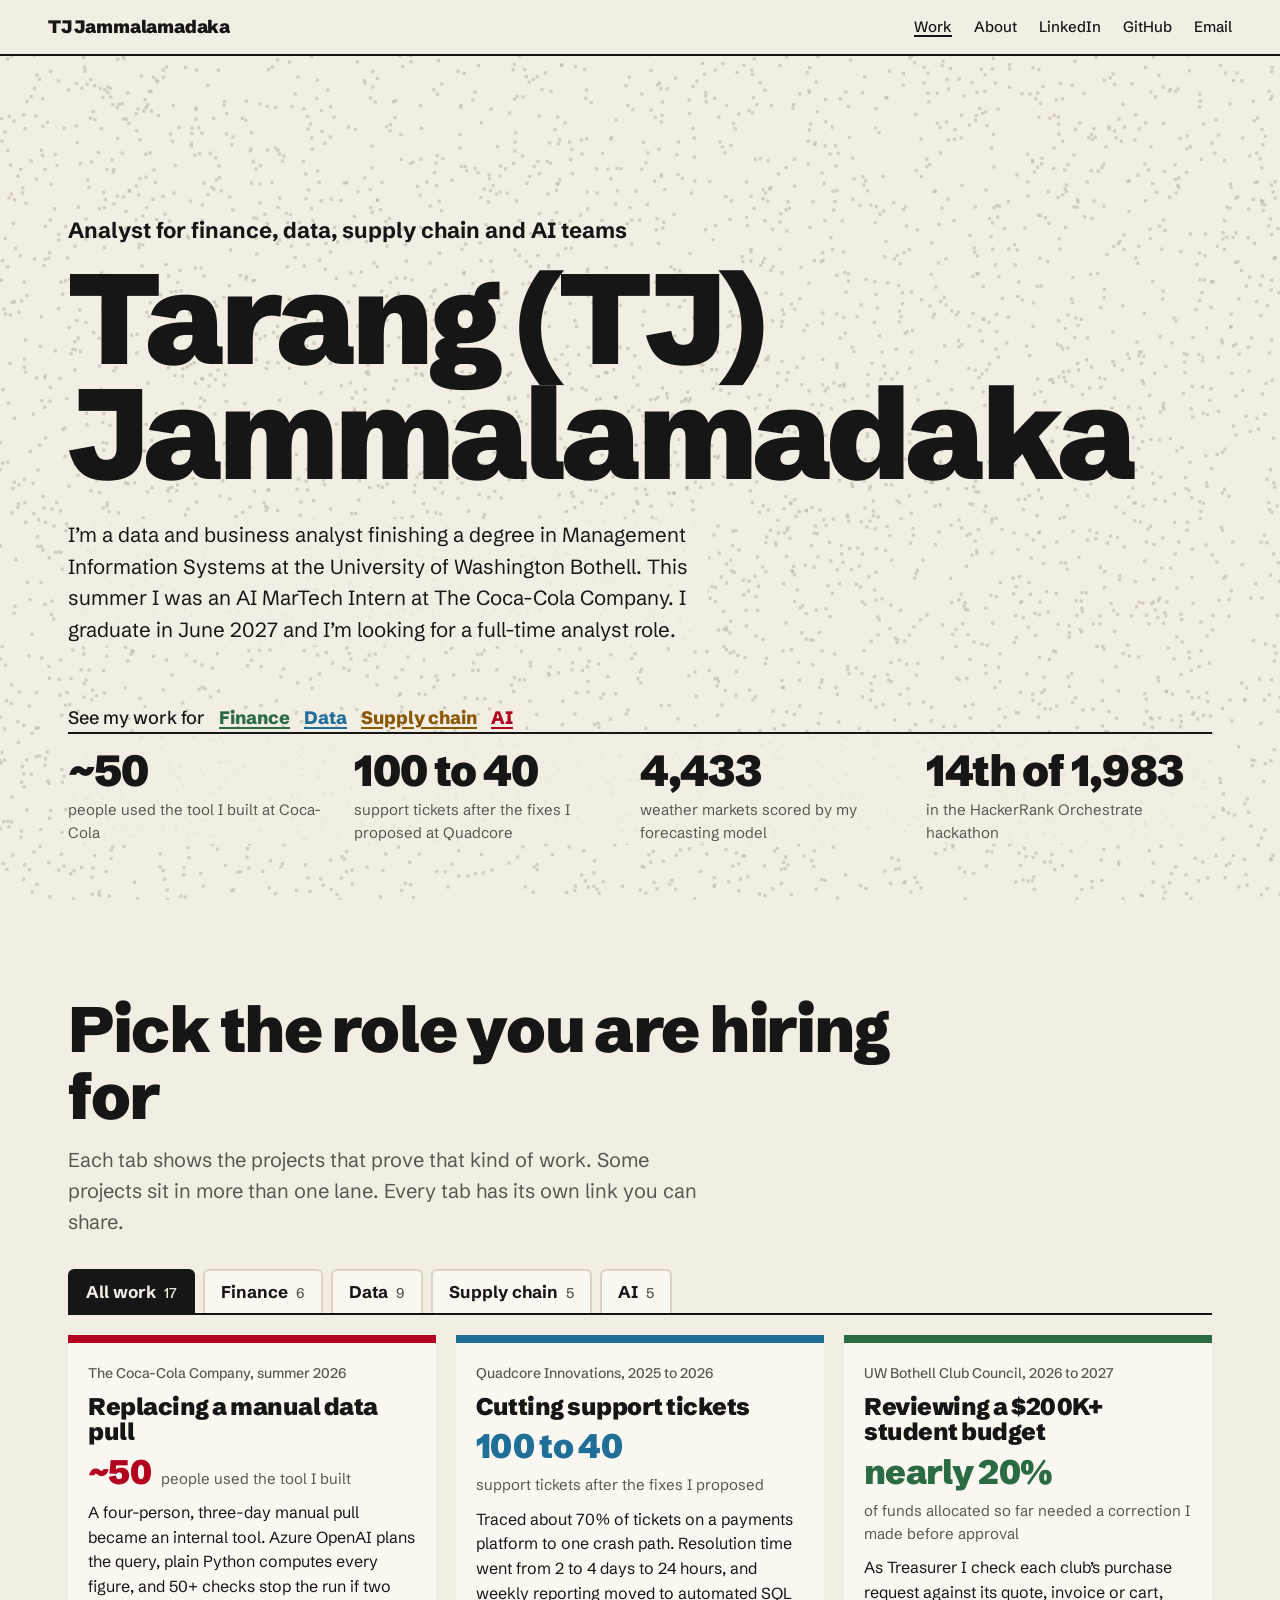
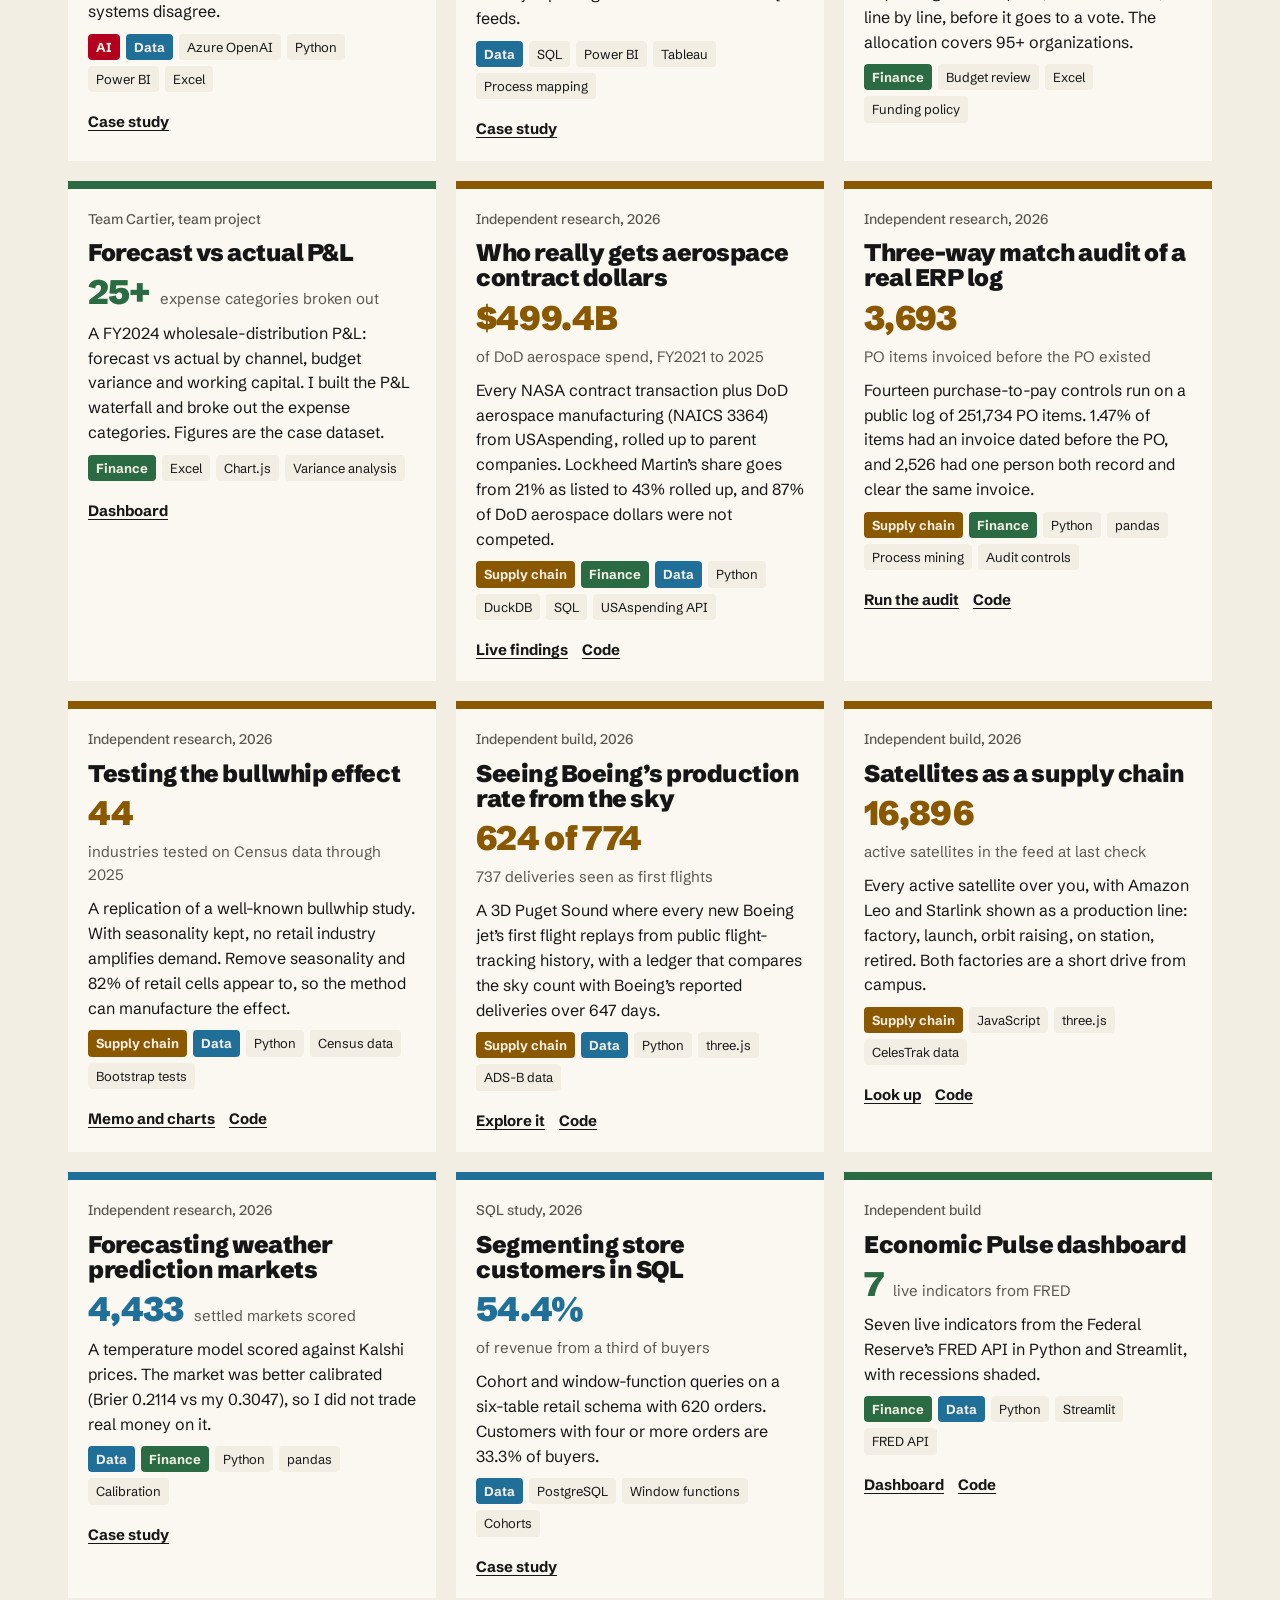
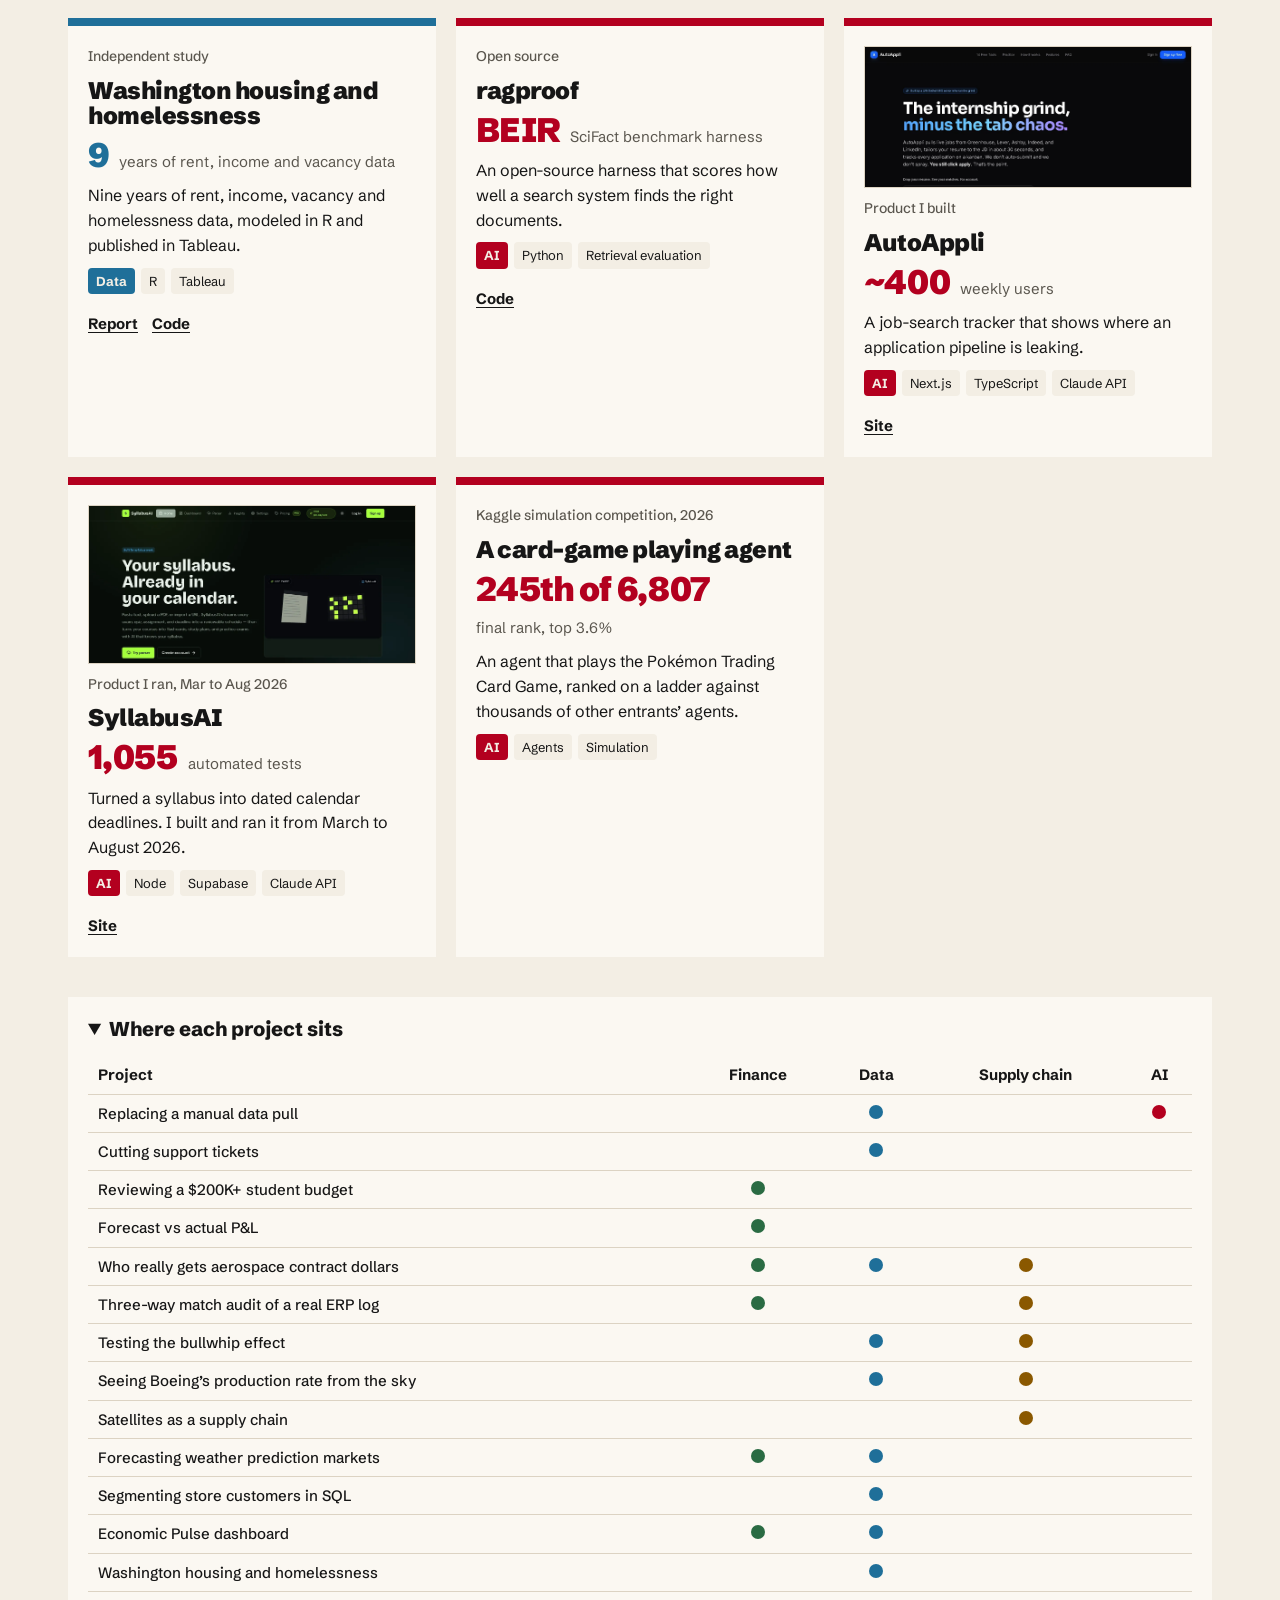
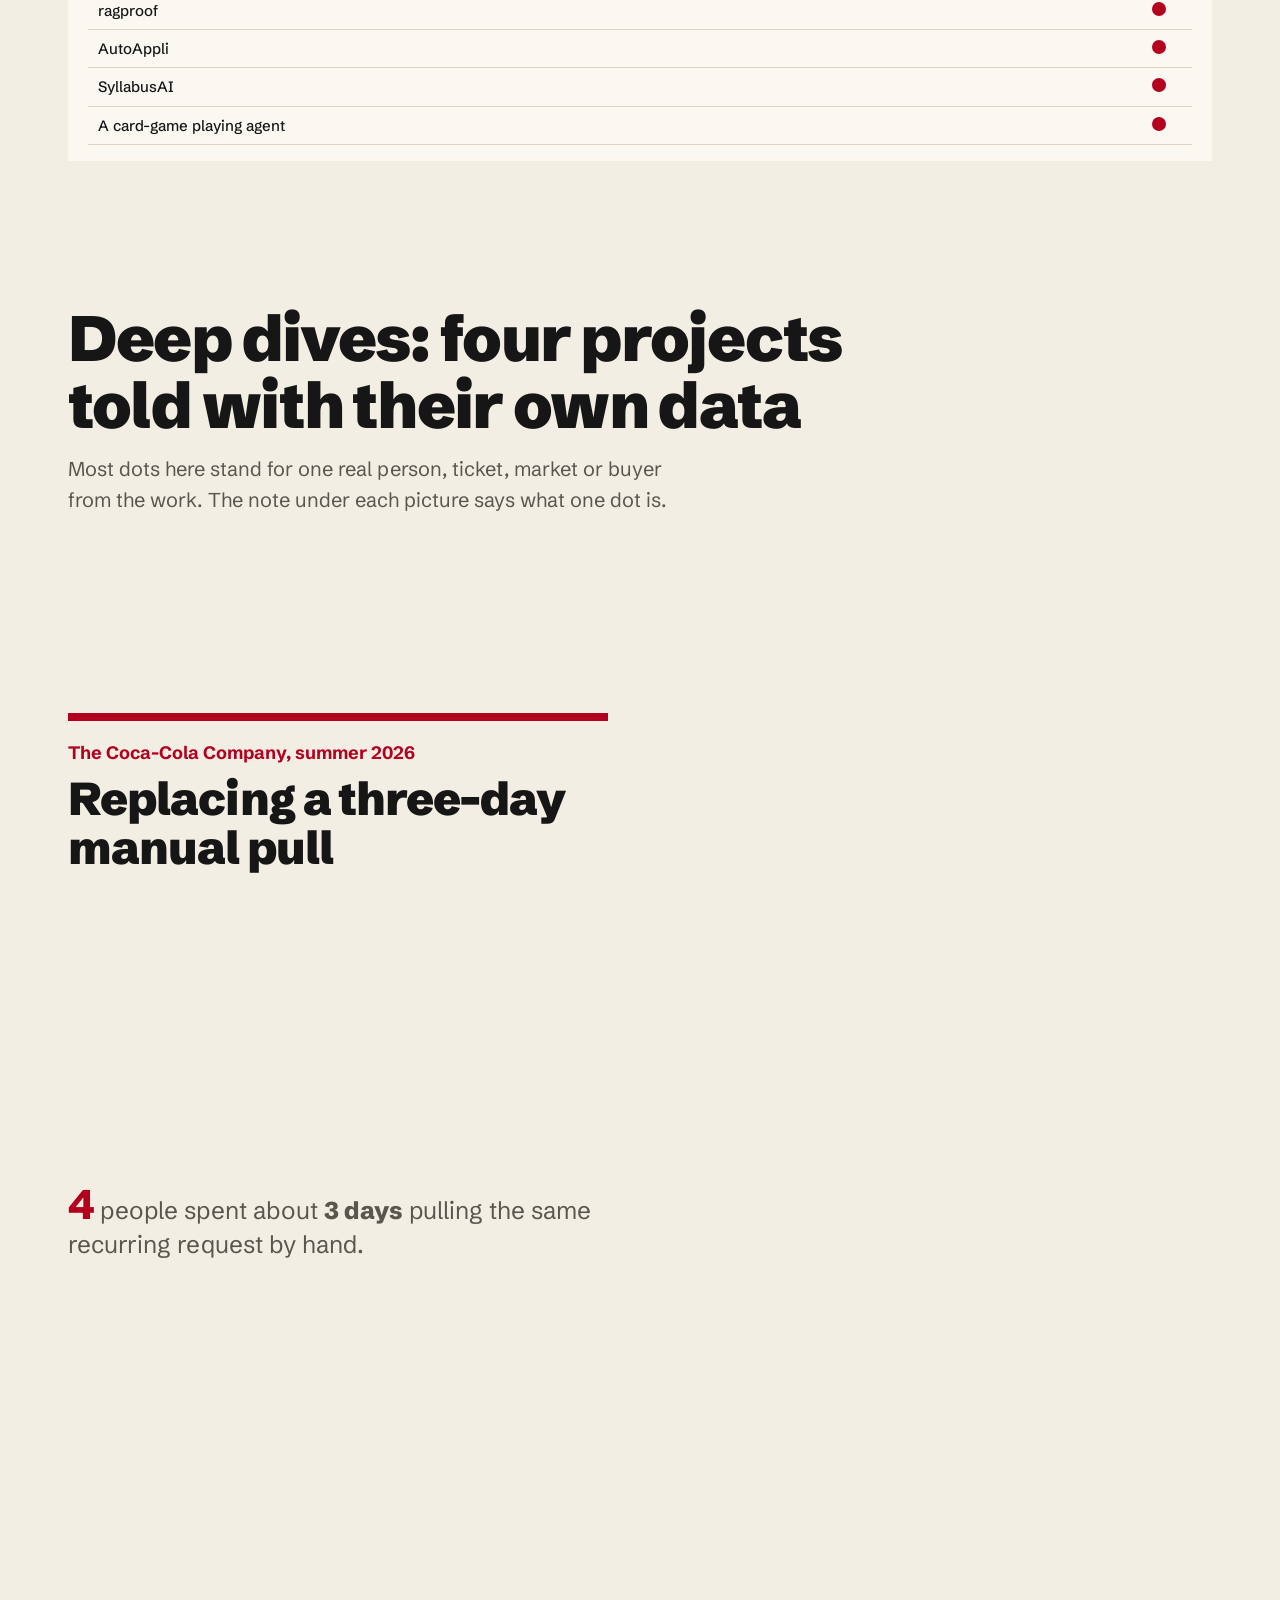
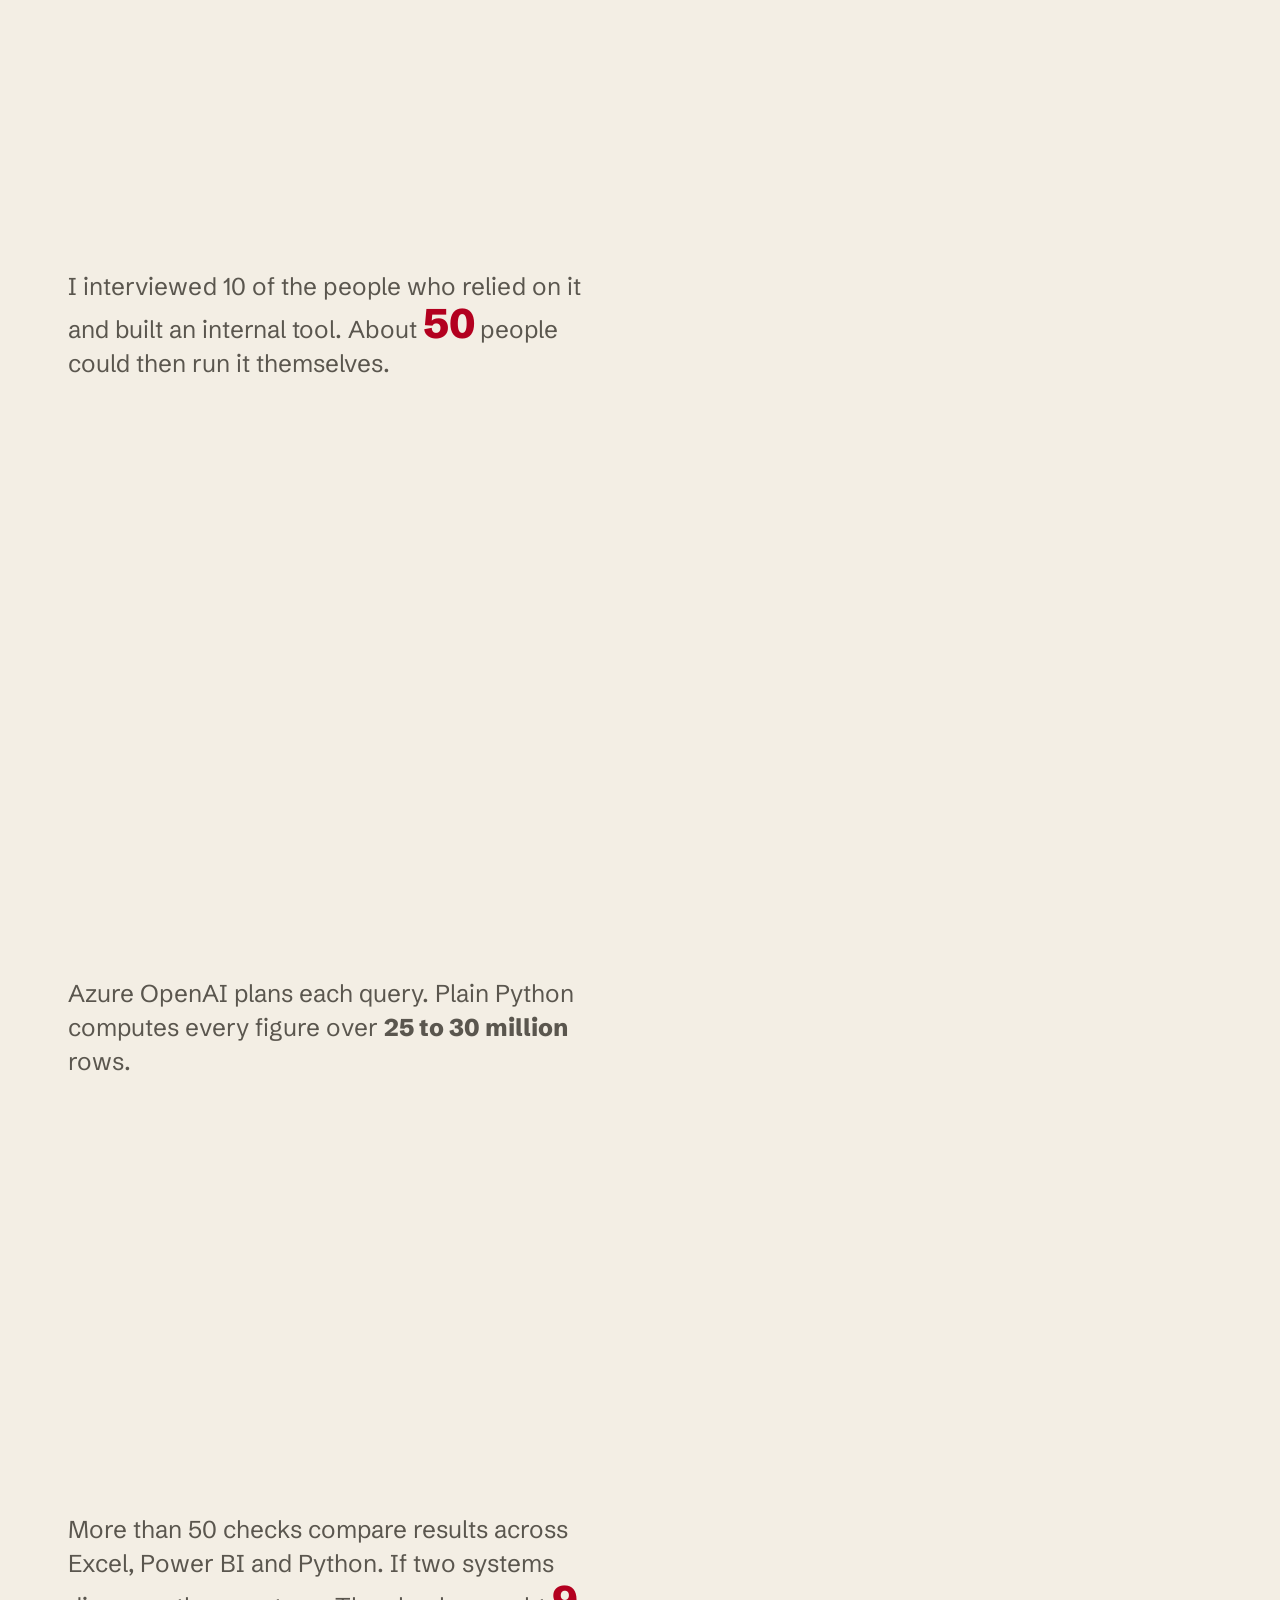
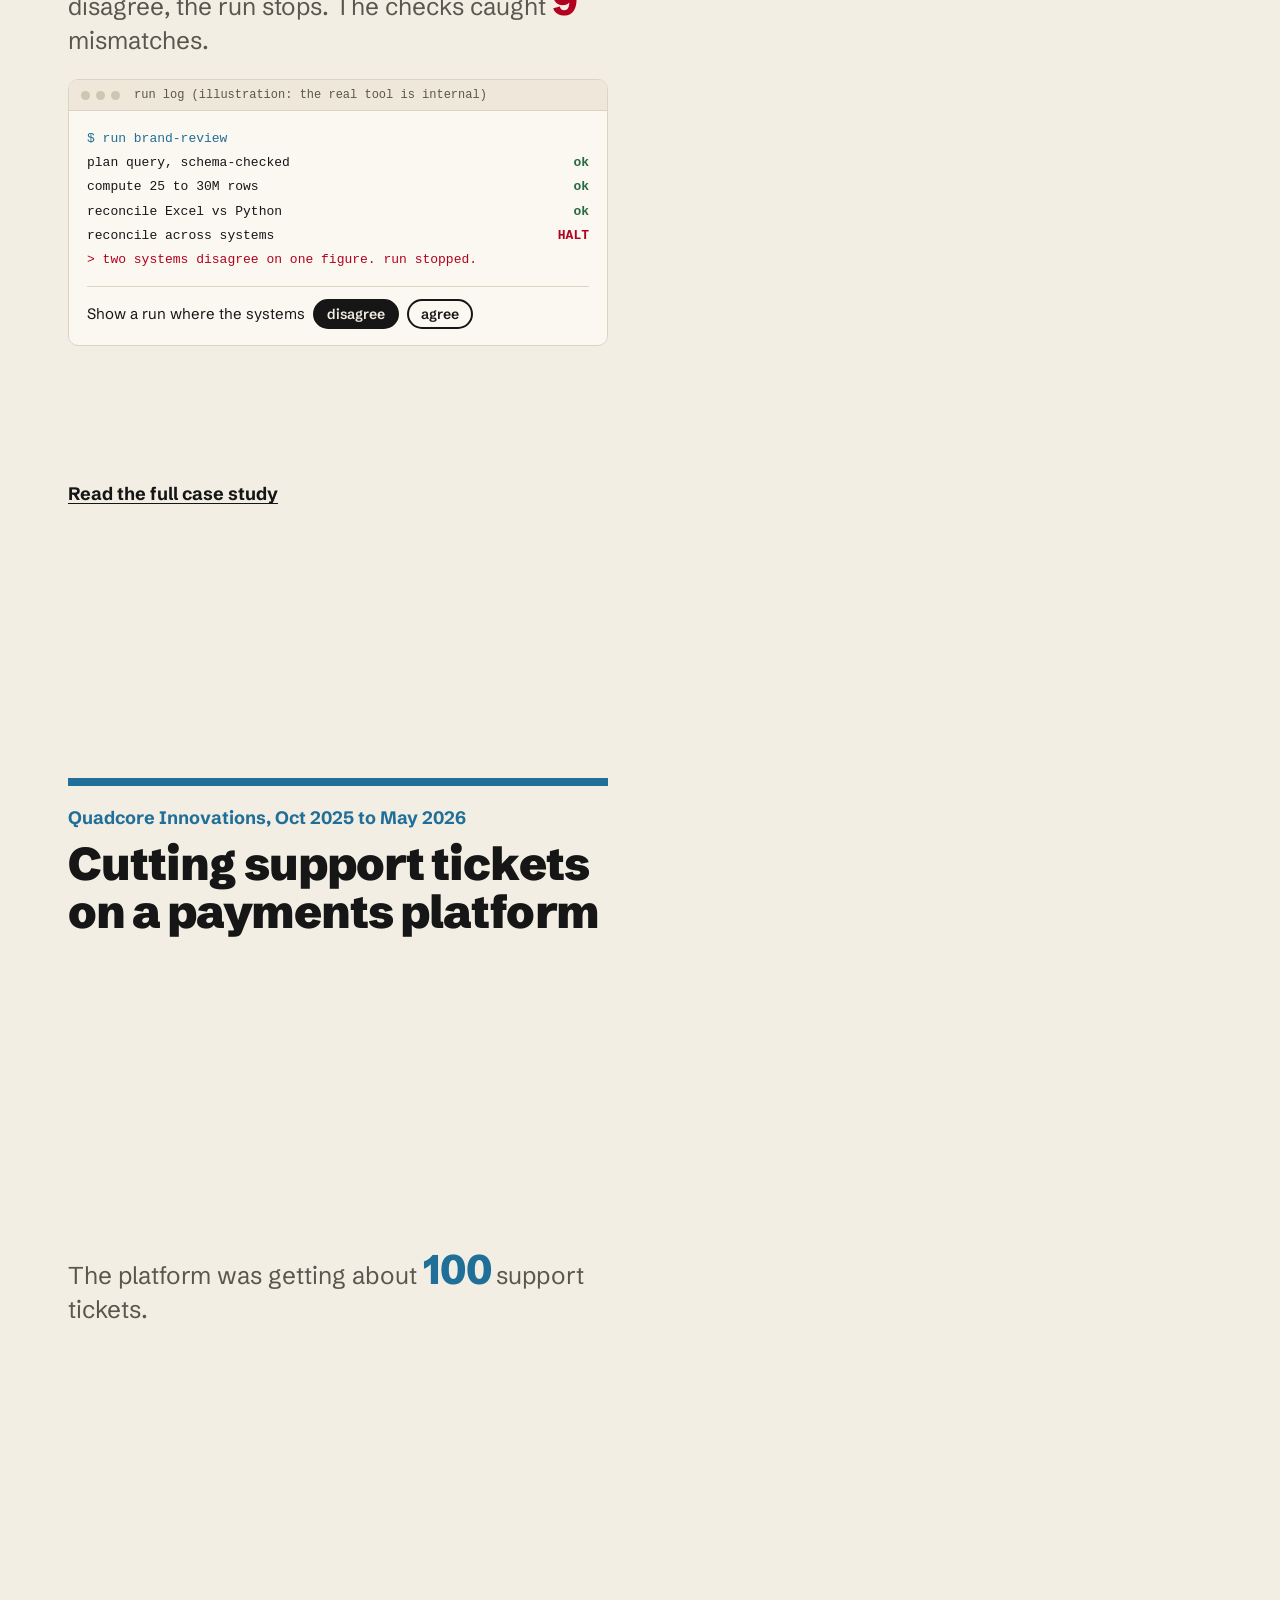
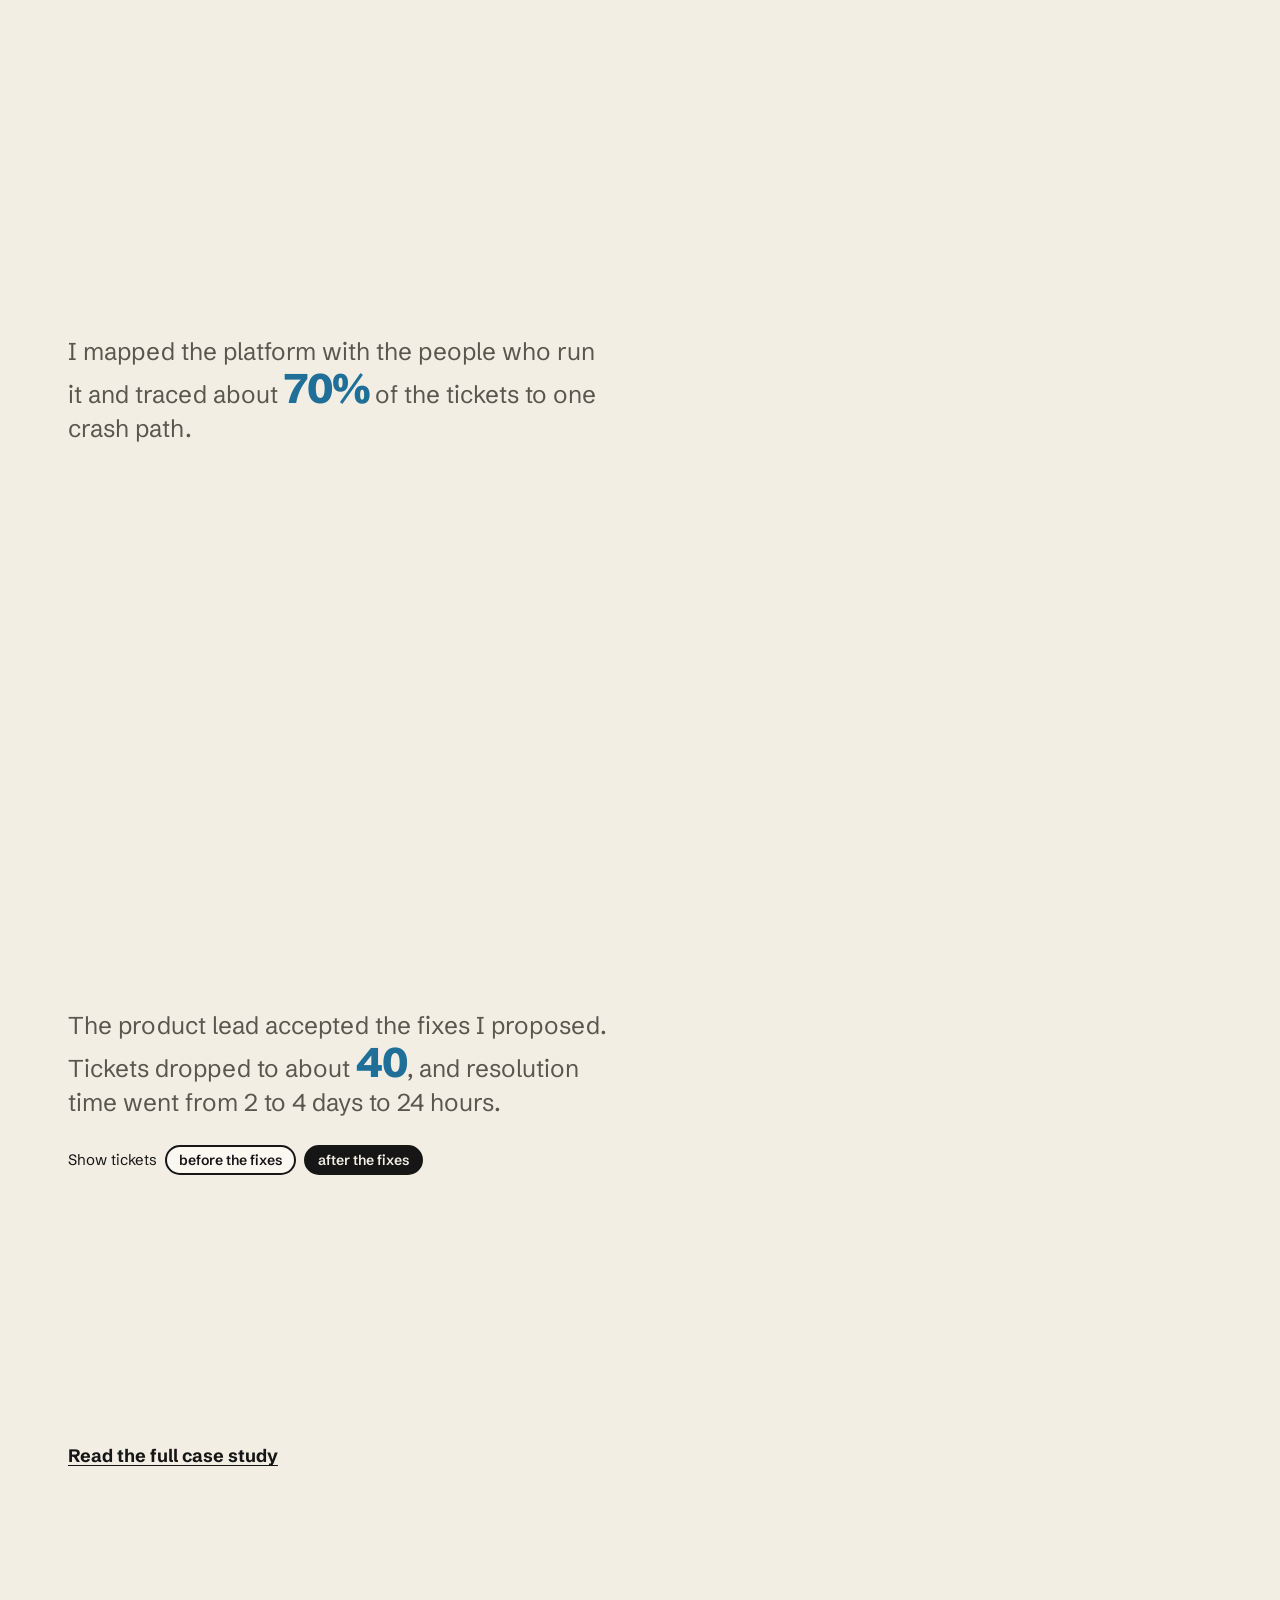
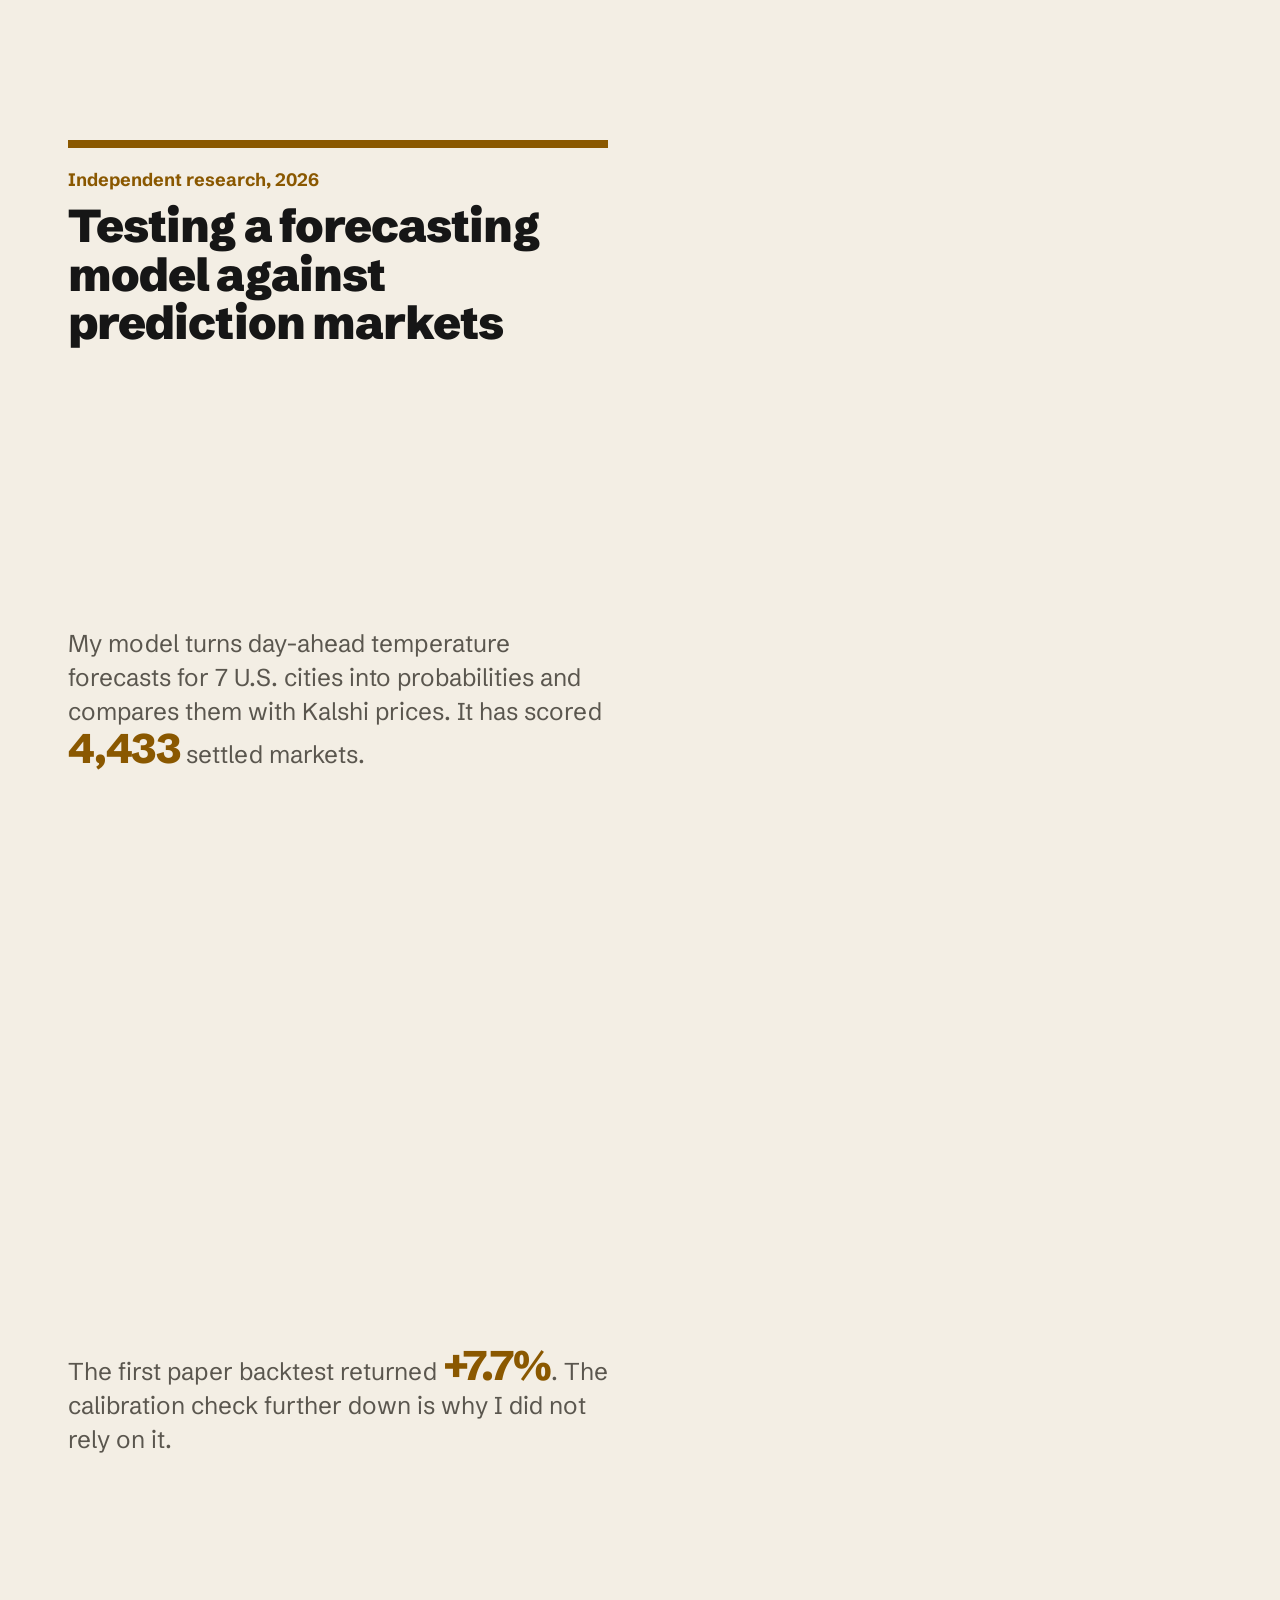
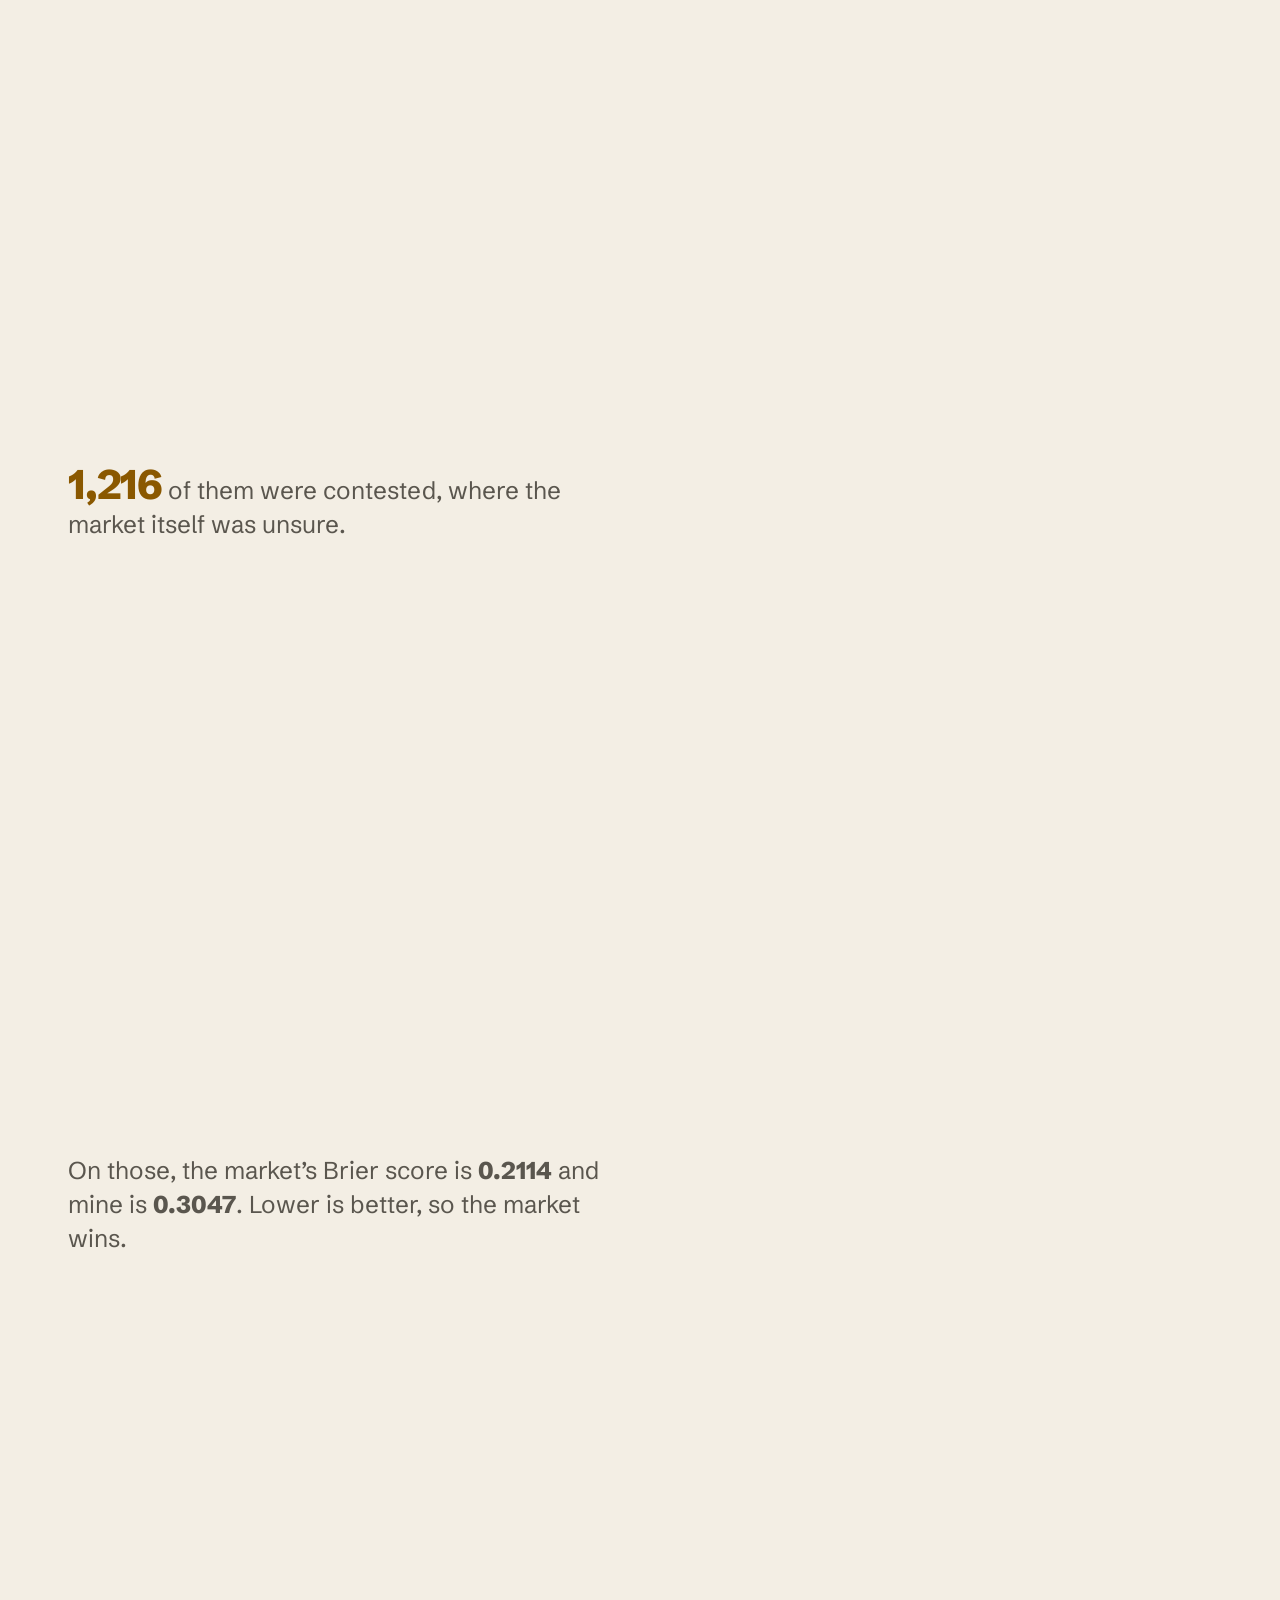
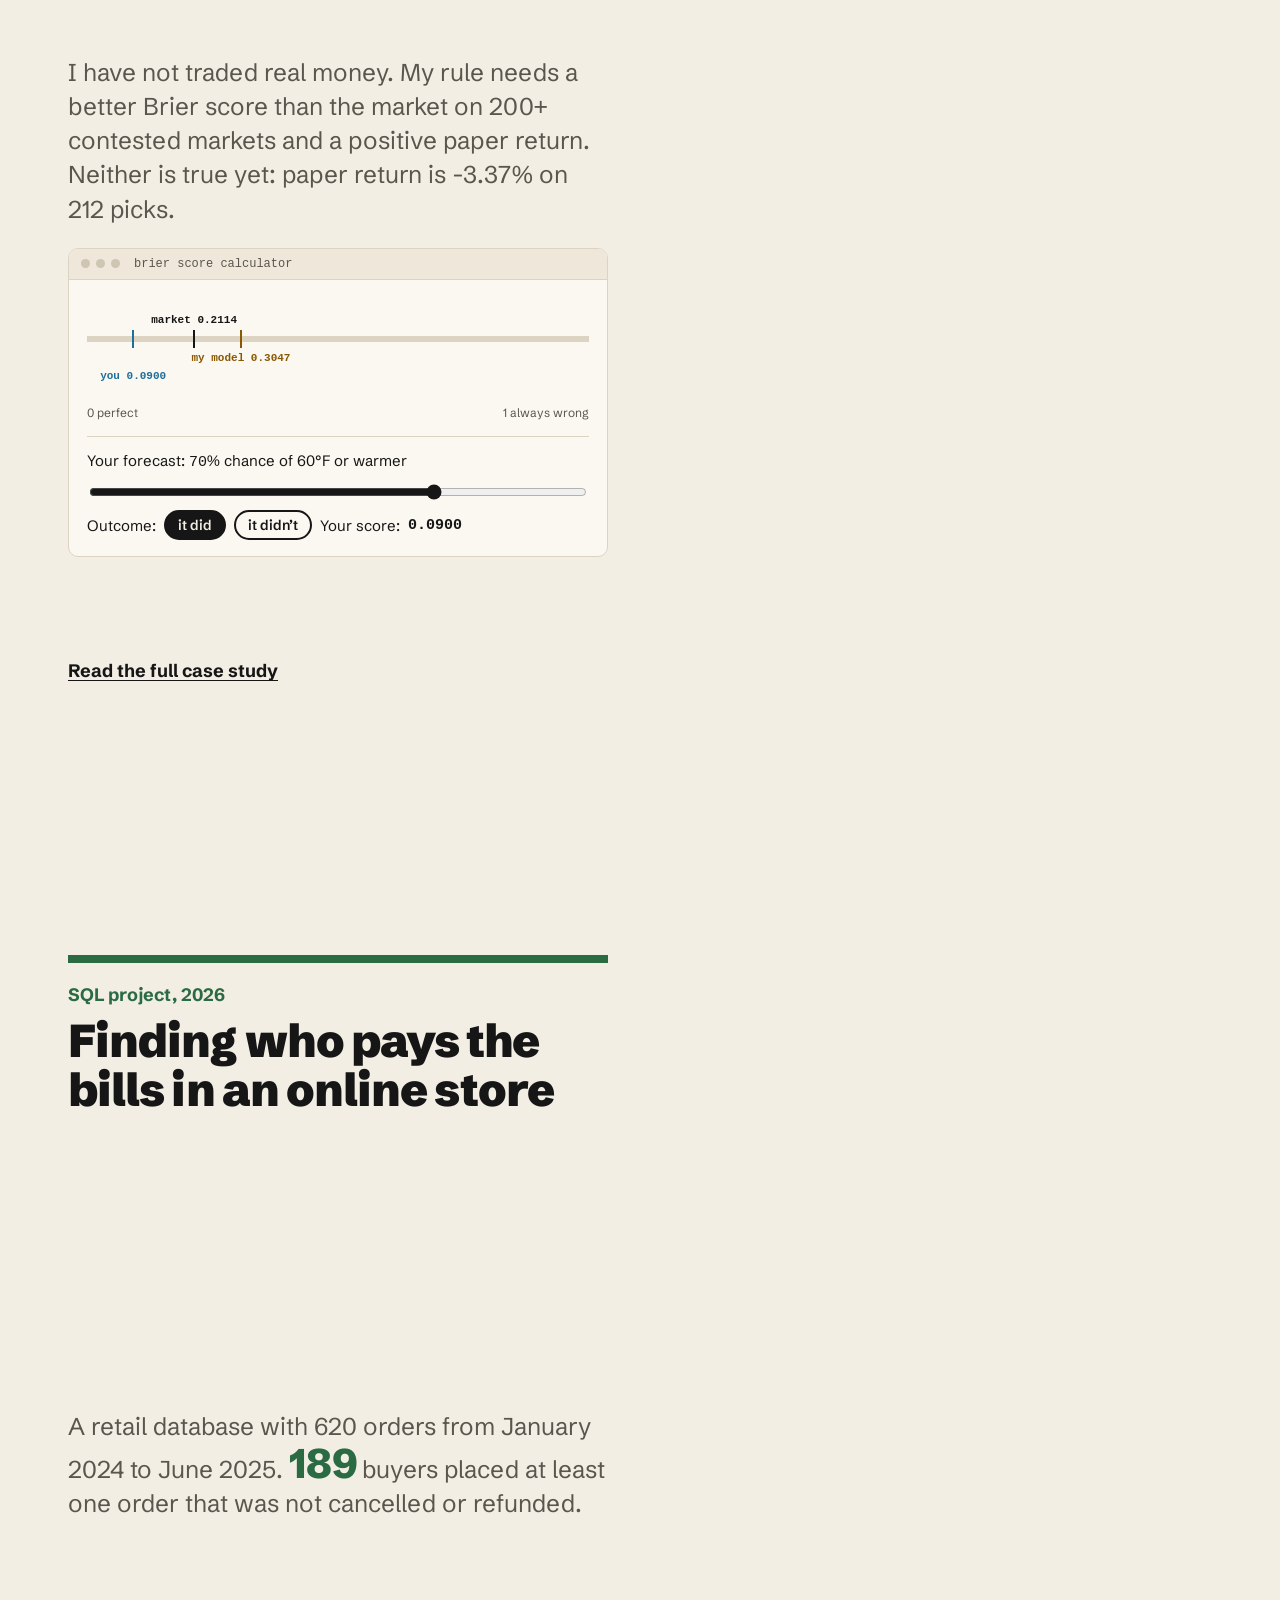
==== commit ea70587b: "feat: role tabs for finance, data, supply chain and AI work Home page now opens on a lane picker. Ea" ====
--- a/index.html
+++ b/index.html
@@ -3,8 +3,8 @@
 <head>
 <meta charset="utf-8">
 <meta name="viewport" content="width=device-width, initial-scale=1">
-<title>TJ Jammalamadaka | Data analyst</title>
-<meta name="description" content="Data and business analyst. Case studies from Coca-Cola, Quadcore and independent research. Graduating June 2027.">
+<title>TJ Jammalamadaka | Analyst: finance, data, supply chain, AI</title>
+<meta name="description" content="Analyst portfolio sorted by role: finance, data, supply chain and AI. Coca-Cola, Quadcore and independent research. Graduating June 2027.">
 <meta name="color-scheme" content="light">
 <link rel="preconnect" href="https://fonts.googleapis.com">
 <link rel="preconnect" href="https://fonts.gstatic.com" crossorigin>
@@ -21,13 +21,182 @@
 <canvas id="dots" aria-hidden="true"></canvas>
 <main id="main">
 <section class="hero" data-layout="scatter" data-cap="">
-  <p class="hero-role">Data and business analyst</p>
+  <p class="hero-role">Analyst for finance, data, supply chain and AI teams</p>
   <h1>Tarang (TJ)<br>Jammalamadaka</h1>
   <p class="intro">I&rsquo;m a data and business analyst finishing a degree in Management Information Systems at the University of Washington Bothell. This summer I was an AI MarTech Intern at The Coca-Cola Company. I graduate in June 2027 and I&rsquo;m looking for a full-time analyst role.</p>
+  <p class="jump">See my work for <a href="#lens" data-jump="finance" style="--hue:var(--green)">Finance</a><a href="#lens" data-jump="data" style="--hue:var(--blue)">Data</a><a href="#lens" data-jump="supply-chain" style="--hue:var(--gold)">Supply chain</a><a href="#lens" data-jump="ai" style="--hue:var(--red)">AI</a></p>
   <ul class="stats"><li><b>~50</b><span>people used the tool I built at Coca-Cola</span></li><li><b>100 to 40</b><span>support tickets after the fixes I proposed at Quadcore</span></li><li><b>4,433</b><span>weather markets scored by my forecasting model</span></li><li><b>14th of 1,983</b><span>in the HackerRank Orchestrate hackathon</span></li></ul>
 </section>
+<section id="lens" class="lens" data-section="work" data-layout="none" data-cap="">
+  <h2 class="sec-title">Pick the role you are hiring for</h2>
+  <p class="sec-sub">Each tab shows the projects that prove that kind of work. Some projects sit in more than one lane. Every tab has its own link you can share.</p>
+  <div class="tabs" role="tablist" aria-label="Work by role">
+    <button type="button" role="tab" id="all" aria-selected="true" aria-controls="lens-panel" data-lane="all">All work <small>17</small></button>
+    <button type="button" role="tab" id="finance" aria-selected="false" aria-controls="lens-panel" tabindex="-1" data-lane="finance" data-hue="green" style="--hue:var(--green)">Finance <small>6</small></button><button type="button" role="tab" id="data" aria-selected="false" aria-controls="lens-panel" tabindex="-1" data-lane="data" data-hue="blue" style="--hue:var(--blue)">Data <small>9</small></button><button type="button" role="tab" id="supply-chain" aria-selected="false" aria-controls="lens-panel" tabindex="-1" data-lane="supply-chain" data-hue="gold" style="--hue:var(--gold)">Supply chain <small>5</small></button><button type="button" role="tab" id="ai" aria-selected="false" aria-controls="lens-panel" tabindex="-1" data-lane="ai" data-hue="red" style="--hue:var(--red)">AI <small>5</small></button>
+  </div>
+  <p class="sr-only" aria-live="polite" data-lens-status></p>
+  <div id="lens-panel" role="tabpanel" aria-labelledby="all">
+    <div class="lane-intro" data-lane-intro="finance" hidden>
+  <p class="lane-pitch">P&amp;L and variance work, budget review, and controls testing. I check a number against its source before anyone acts on it.</p>
+  <ul class="lane-skills"><li>P&amp;L and variance analysis</li><li>Budget review</li><li>Forecast vs actual</li><li>Controls testing</li><li>Excel modeling</li></ul>
+</div><div class="lane-intro" data-lane-intro="data" hidden>
+  <p class="lane-pitch">SQL and Python analysis that ends in a decision someone can act on, with every figure traceable to its source.</p>
+  <ul class="lane-skills"><li>SQL (PostgreSQL, SQL Server)</li><li>Python and pandas</li><li>Power BI and DAX</li><li>Tableau</li><li>Cohorts and segmentation</li></ul>
+</div><div class="lane-intro" data-lane-intro="supply-chain" hidden>
+  <p class="lane-pitch">Procurement spend, purchase-to-pay controls and demand variability, built on real public data instead of class datasets.</p>
+  <ul class="lane-skills"><li>Supplier spend and concentration</li><li>Three-way match</li><li>Bullwhip and demand variance</li><li>Process mapping</li><li>Production tracking</li></ul>
+</div><div class="lane-intro" data-lane-intro="ai" hidden>
+  <p class="lane-pitch">AI tools people actually use, with the guardrails that keep them honest: the model plans, plain code computes, and checks stop bad runs.</p>
+  <ul class="lane-skills"><li>Azure OpenAI</li><li>Claude API</li><li>Retrieval evaluation</li><li>Agents</li><li>Guardrails and tests</li></ul>
+</div>
+    <div class="pgrid"><article class="pcard" id="p-coca-cola" data-lanes="ai data" data-hue="var(--red)" style="--hue:var(--red)">
+  
+  <p class="p-org">The Coca-Cola Company, summer 2026</p>
+  <h3><a href="work/coca-cola.html">Replacing a manual data pull</a></h3>
+  <p class="p-metric"><b>~50</b><span>people used the tool I built</span></p>
+  <p class="p-line">A four-person, three-day manual pull became an internal tool. Azure OpenAI plans the query, plain Python computes every figure, and 50+ checks stop the run if two systems disagree.</p>
+  <ul class="p-tags"><li class="lane-tag" style="--hue:var(--red)">AI</li><li class="lane-tag" style="--hue:var(--blue)">Data</li><li>Azure OpenAI</li><li>Python</li><li>Power BI</li><li>Excel</li></ul>
+  <p class="links"><a href="work/coca-cola.html">Case study</a></p>
+</article><article class="pcard" id="p-quadcore" data-lanes="data" data-hue="var(--blue)" style="--hue:var(--blue)">
+  
+  <p class="p-org">Quadcore Innovations, 2025 to 2026</p>
+  <h3><a href="work/quadcore.html">Cutting support tickets</a></h3>
+  <p class="p-metric"><b>100 to 40</b><span>support tickets after the fixes I proposed</span></p>
+  <p class="p-line">Traced about 70% of tickets on a payments platform to one crash path. Resolution time went from 2 to 4 days to 24 hours, and weekly reporting moved to automated SQL feeds.</p>
+  <ul class="p-tags"><li class="lane-tag" style="--hue:var(--blue)">Data</li><li>SQL</li><li>Power BI</li><li>Tableau</li><li>Process mapping</li></ul>
+  <p class="links"><a href="work/quadcore.html">Case study</a></p>
+</article><article class="pcard" id="p-treasurer" data-lanes="finance" data-hue="var(--green)" style="--hue:var(--green)">
+  
+  <p class="p-org">UW Bothell Club Council, 2026 to 2027</p>
+  <h3>Reviewing a $200K+ student budget</h3>
+  <p class="p-metric"><b>nearly 20%</b><span>of funds allocated so far needed a correction I made before approval</span></p>
+  <p class="p-line">As Treasurer I check each club&rsquo;s purchase request against its quote, invoice or cart, line by line, before it goes to a vote. The allocation covers 95+ organizations.</p>
+  <ul class="p-tags"><li class="lane-tag" style="--hue:var(--green)">Finance</li><li>Budget review</li><li>Excel</li><li>Funding policy</li></ul>
+  <p class="links"></p>
+</article><article class="pcard" id="p-cartier" data-lanes="finance" data-hue="var(--green)" style="--hue:var(--green)">
+  
+  <p class="p-org">Team Cartier, team project</p>
+  <h3>Forecast vs actual P&amp;L</h3>
+  <p class="p-metric"><b>25+</b><span>expense categories broken out</span></p>
+  <p class="p-line">A FY2024 wholesale-distribution P&amp;L: forecast vs actual by channel, budget variance and working capital. I built the P&amp;L waterfall and broke out the expense categories. Figures are the case dataset.</p>
+  <ul class="p-tags"><li class="lane-tag" style="--hue:var(--green)">Finance</li><li>Excel</li><li>Chart.js</li><li>Variance analysis</li></ul>
+  <p class="links"><a href="https://tarang-tj.github.io/team-cartier-dashboard/" target="_blank" rel="noopener noreferrer">Dashboard</a></p>
+</article><article class="pcard" id="p-aero-spend" data-lanes="supply-chain finance data" data-hue="var(--gold)" style="--hue:var(--gold)">
+  
+  <p class="p-org">Independent research, 2026</p>
+  <h3>Who really gets aerospace contract dollars</h3>
+  <p class="p-metric"><b>$499.4B</b><span>of DoD aerospace spend, FY2021 to 2025</span></p>
+  <p class="p-line">Every NASA contract transaction plus DoD aerospace manufacturing (NAICS 3364) from USAspending, rolled up to parent companies. Lockheed Martin&rsquo;s share goes from 21% as listed to 43% rolled up, and 87% of DoD aerospace dollars were not competed.</p>
+  <ul class="p-tags"><li class="lane-tag" style="--hue:var(--gold)">Supply chain</li><li class="lane-tag" style="--hue:var(--green)">Finance</li><li class="lane-tag" style="--hue:var(--blue)">Data</li><li>Python</li><li>DuckDB</li><li>SQL</li><li>USAspending API</li></ul>
+  <p class="links"><a href="https://tarang-tj.github.io/aero-supplier-spend/" target="_blank" rel="noopener noreferrer">Live findings</a><a href="https://github.com/tarang-tj/aero-supplier-spend" target="_blank" rel="noopener noreferrer">Code</a></p>
+</article><article class="pcard" id="p-p2p" data-lanes="supply-chain finance" data-hue="var(--gold)" style="--hue:var(--gold)">
+  
+  <p class="p-org">Independent research, 2026</p>
+  <h3>Three-way match audit of a real ERP log</h3>
+  <p class="p-metric"><b>3,693</b><span>PO items invoiced before the PO existed</span></p>
+  <p class="p-line">Fourteen purchase-to-pay controls run on a public log of 251,734 PO items. 1.47% of items had an invoice dated before the PO, and 2,526 had one person both record and clear the same invoice.</p>
+  <ul class="p-tags"><li class="lane-tag" style="--hue:var(--gold)">Supply chain</li><li class="lane-tag" style="--hue:var(--green)">Finance</li><li>Python</li><li>pandas</li><li>Process mining</li><li>Audit controls</li></ul>
+  <p class="links"><a href="https://tarang-tj.github.io/p2p-match-audit/" target="_blank" rel="noopener noreferrer">Run the audit</a><a href="https://github.com/tarang-tj/p2p-match-audit" target="_blank" rel="noopener noreferrer">Code</a></p>
+</article><article class="pcard" id="p-bullwhip" data-lanes="supply-chain data" data-hue="var(--gold)" style="--hue:var(--gold)">
+  
+  <p class="p-org">Independent research, 2026</p>
+  <h3>Testing the bullwhip effect</h3>
+  <p class="p-metric"><b>44</b><span>industries tested on Census data through 2025</span></p>
+  <p class="p-line">A replication of a well-known bullwhip study. With seasonality kept, no retail industry amplifies demand. Remove seasonality and 82% of retail cells appear to, so the method can manufacture the effect.</p>
+  <ul class="p-tags"><li class="lane-tag" style="--hue:var(--gold)">Supply chain</li><li class="lane-tag" style="--hue:var(--blue)">Data</li><li>Python</li><li>Census data</li><li>Bootstrap tests</li></ul>
+  <p class="links"><a href="https://tarang-tj.github.io/bullwhip-audit/" target="_blank" rel="noopener noreferrer">Memo and charts</a><a href="https://github.com/tarang-tj/bullwhip-audit" target="_blank" rel="noopener noreferrer">Code</a></p>
+</article><article class="pcard" id="p-first-flight" data-lanes="supply-chain data" data-hue="var(--gold)" style="--hue:var(--gold)">
+  
+  <p class="p-org">Independent build, 2026</p>
+  <h3>Seeing Boeing&rsquo;s production rate from the sky</h3>
+  <p class="p-metric"><b>624 of 774</b><span>737 deliveries seen as first flights</span></p>
+  <p class="p-line">A 3D Puget Sound where every new Boeing jet&rsquo;s first flight replays from public flight-tracking history, with a ledger that compares the sky count with Boeing&rsquo;s reported deliveries over 647 days.</p>
+  <ul class="p-tags"><li class="lane-tag" style="--hue:var(--gold)">Supply chain</li><li class="lane-tag" style="--hue:var(--blue)">Data</li><li>Python</li><li>three.js</li><li>ADS-B data</li></ul>
+  <p class="links"><a href="https://tarang-tj.github.io/first-flight/" target="_blank" rel="noopener noreferrer">Explore it</a><a href="https://github.com/tarang-tj/first-flight" target="_blank" rel="noopener noreferrer">Code</a></p>
+</article><article class="pcard" id="p-overhead" data-lanes="supply-chain" data-hue="var(--gold)" style="--hue:var(--gold)">
+  
+  <p class="p-org">Independent build, 2026</p>
+  <h3>Satellites as a supply chain</h3>
+  <p class="p-metric"><b>16,896</b><span>active satellites in the feed at last check</span></p>
+  <p class="p-line">Every active satellite over you, with Amazon Leo and Starlink shown as a production line: factory, launch, orbit raising, on station, retired. Both factories are a short drive from campus.</p>
+  <ul class="p-tags"><li class="lane-tag" style="--hue:var(--gold)">Supply chain</li><li>JavaScript</li><li>three.js</li><li>CelesTrak data</li></ul>
+  <p class="links"><a href="https://tarang-tj.github.io/overhead/" target="_blank" rel="noopener noreferrer">Look up</a><a href="https://github.com/tarang-tj/overhead" target="_blank" rel="noopener noreferrer">Code</a></p>
+</article><article class="pcard" id="p-kalshi" data-lanes="data finance" data-hue="var(--blue)" style="--hue:var(--blue)">
+  
+  <p class="p-org">Independent research, 2026</p>
+  <h3><a href="work/kalshi.html">Forecasting weather prediction markets</a></h3>
+  <p class="p-metric"><b>4,433</b><span>settled markets scored</span></p>
+  <p class="p-line">A temperature model scored against Kalshi prices. The market was better calibrated (Brier 0.2114 vs my 0.3047), so I did not trade real money on it.</p>
+  <ul class="p-tags"><li class="lane-tag" style="--hue:var(--blue)">Data</li><li class="lane-tag" style="--hue:var(--green)">Finance</li><li>Python</li><li>pandas</li><li>Calibration</li></ul>
+  <p class="links"><a href="work/kalshi.html">Case study</a></p>
+</article><article class="pcard" id="p-retail-sql" data-lanes="data" data-hue="var(--blue)" style="--hue:var(--blue)">
+  
+  <p class="p-org">SQL study, 2026</p>
+  <h3><a href="work/retail-sql.html">Segmenting store customers in SQL</a></h3>
+  <p class="p-metric"><b>54.4%</b><span>of revenue from a third of buyers</span></p>
+  <p class="p-line">Cohort and window-function queries on a six-table retail schema with 620 orders. Customers with four or more orders are 33.3% of buyers.</p>
+  <ul class="p-tags"><li class="lane-tag" style="--hue:var(--blue)">Data</li><li>PostgreSQL</li><li>Window functions</li><li>Cohorts</li></ul>
+  <p class="links"><a href="work/retail-sql.html">Case study</a></p>
+</article><article class="pcard" id="p-econ-pulse" data-lanes="finance data" data-hue="var(--green)" style="--hue:var(--green)">
+  
+  <p class="p-org">Independent build</p>
+  <h3>Economic Pulse dashboard</h3>
+  <p class="p-metric"><b>7</b><span>live indicators from FRED</span></p>
+  <p class="p-line">Seven live indicators from the Federal Reserve&rsquo;s FRED API in Python and Streamlit, with recessions shaded.</p>
+  <ul class="p-tags"><li class="lane-tag" style="--hue:var(--green)">Finance</li><li class="lane-tag" style="--hue:var(--blue)">Data</li><li>Python</li><li>Streamlit</li><li>FRED API</li></ul>
+  <p class="links"><a href="https://tarang-tj.github.io/economic-pulse-dashboard/" target="_blank" rel="noopener noreferrer">Dashboard</a><a href="https://github.com/tarang-tj/economic-pulse-dashboard" target="_blank" rel="noopener noreferrer">Code</a></p>
+</article><article class="pcard" id="p-wa-housing" data-lanes="data" data-hue="var(--blue)" style="--hue:var(--blue)">
+  
+  <p class="p-org">Independent study</p>
+  <h3>Washington housing and homelessness</h3>
+  <p class="p-metric"><b>9</b><span>years of rent, income and vacancy data</span></p>
+  <p class="p-line">Nine years of rent, income, vacancy and homelessness data, modeled in R and published in Tableau.</p>
+  <ul class="p-tags"><li class="lane-tag" style="--hue:var(--blue)">Data</li><li>R</li><li>Tableau</li></ul>
+  <p class="links"><a href="https://tarang-tj.github.io/wa-housing-homelessness/" target="_blank" rel="noopener noreferrer">Report</a><a href="https://github.com/tarang-tj/wa-housing-homelessness" target="_blank" rel="noopener noreferrer">Code</a></p>
+</article><article class="pcard" id="p-ragproof" data-lanes="ai" data-hue="var(--red)" style="--hue:var(--red)">
+  
+  <p class="p-org">Open source</p>
+  <h3>ragproof</h3>
+  <p class="p-metric"><b>BEIR</b><span>SciFact benchmark harness</span></p>
+  <p class="p-line">An open-source harness that scores how well a search system finds the right documents.</p>
+  <ul class="p-tags"><li class="lane-tag" style="--hue:var(--red)">AI</li><li>Python</li><li>Retrieval evaluation</li></ul>
+  <p class="links"><a href="https://github.com/tarang-tj/ragproof" target="_blank" rel="noopener noreferrer">Code</a></p>
+</article><article class="pcard" id="p-autoappli" data-lanes="ai" data-hue="var(--red)" style="--hue:var(--red)">
+  <img src="img/autoappli.webp" alt="Screenshot of AutoAppli" loading="lazy">
+  <p class="p-org">Product I built</p>
+  <h3>AutoAppli</h3>
+  <p class="p-metric"><b>~400</b><span>weekly users</span></p>
+  <p class="p-line">A job-search tracker that shows where an application pipeline is leaking.</p>
+  <ul class="p-tags"><li class="lane-tag" style="--hue:var(--red)">AI</li><li>Next.js</li><li>TypeScript</li><li>Claude API</li></ul>
+  <p class="links"><a href="https://autoappli.com" target="_blank" rel="noopener noreferrer">Site</a></p>
+</article><article class="pcard" id="p-syllabusai" data-lanes="ai" data-hue="var(--red)" style="--hue:var(--red)">
+  <img src="img/syllabusai.webp" alt="Screenshot of SyllabusAI" loading="lazy">
+  <p class="p-org">Product I ran, Mar to Aug 2026</p>
+  <h3>SyllabusAI</h3>
+  <p class="p-metric"><b>1,055</b><span>automated tests</span></p>
+  <p class="p-line">Turned a syllabus into dated calendar deadlines. I built and ran it from March to August 2026.</p>
+  <ul class="p-tags"><li class="lane-tag" style="--hue:var(--red)">AI</li><li>Node</li><li>Supabase</li><li>Claude API</li></ul>
+  <p class="links"><a href="https://syllabusai.net" target="_blank" rel="noopener noreferrer">Site</a></p>
+</article><article class="pcard" id="p-ptcg" data-lanes="ai" data-hue="var(--red)" style="--hue:var(--red)">
+  
+  <p class="p-org">Kaggle simulation competition, 2026</p>
+  <h3>A card-game playing agent</h3>
+  <p class="p-metric"><b>245th of 6,807</b><span>final rank, top 3.6%</span></p>
+  <p class="p-line">An agent that plays the Pok&eacute;mon Trading Card Game, ranked on a ladder against thousands of other entrants&rsquo; agents.</p>
+  <ul class="p-tags"><li class="lane-tag" style="--hue:var(--red)">AI</li><li>Agents</li><li>Simulation</li></ul>
+  <p class="links"></p>
+</article></div>
+  </div>
+  <details class="pmap" open>
+    <summary>Where each project sits</summary>
+    <div class="pmap-wrap"><table>
+      <thead><tr><th scope="col">Project</th><th scope="col" data-col="finance">Finance</th><th scope="col" data-col="data">Data</th><th scope="col" data-col="supply-chain">Supply chain</th><th scope="col" data-col="ai">AI</th></tr></thead>
+      <tbody><tr data-lanes="ai data"><th scope="row"><a href="#p-coca-cola">Replacing a manual data pull</a></th><td data-col="finance"></td><td data-col="data"><span class="dot" style="--hue:var(--blue)" role="img" aria-label="Data"></span></td><td data-col="supply-chain"></td><td data-col="ai"><span class="dot" style="--hue:var(--red)" role="img" aria-label="AI"></span></td></tr><tr data-lanes="data"><th scope="row"><a href="#p-quadcore">Cutting support tickets</a></th><td data-col="finance"></td><td data-col="data"><span class="dot" style="--hue:var(--blue)" role="img" aria-label="Data"></span></td><td data-col="supply-chain"></td><td data-col="ai"></td></tr><tr data-lanes="finance"><th scope="row"><a href="#p-treasurer">Reviewing a $200K+ student budget</a></th><td data-col="finance"><span class="dot" style="--hue:var(--green)" role="img" aria-label="Finance"></span></td><td data-col="data"></td><td data-col="supply-chain"></td><td data-col="ai"></td></tr><tr data-lanes="finance"><th scope="row"><a href="#p-cartier">Forecast vs actual P&amp;L</a></th><td data-col="finance"><span class="dot" style="--hue:var(--green)" role="img" aria-label="Finance"></span></td><td data-col="data"></td><td data-col="supply-chain"></td><td data-col="ai"></td></tr><tr data-lanes="supply-chain finance data"><th scope="row"><a href="#p-aero-spend">Who really gets aerospace contract dollars</a></th><td data-col="finance"><span class="dot" style="--hue:var(--green)" role="img" aria-label="Finance"></span></td><td data-col="data"><span class="dot" style="--hue:var(--blue)" role="img" aria-label="Data"></span></td><td data-col="supply-chain"><span class="dot" style="--hue:var(--gold)" role="img" aria-label="Supply chain"></span></td><td data-col="ai"></td></tr><tr data-lanes="supply-chain finance"><th scope="row"><a href="#p-p2p">Three-way match audit of a real ERP log</a></th><td data-col="finance"><span class="dot" style="--hue:var(--green)" role="img" aria-label="Finance"></span></td><td data-col="data"></td><td data-col="supply-chain"><span class="dot" style="--hue:var(--gold)" role="img" aria-label="Supply chain"></span></td><td data-col="ai"></td></tr><tr data-lanes="supply-chain data"><th scope="row"><a href="#p-bullwhip">Testing the bullwhip effect</a></th><td data-col="finance"></td><td data-col="data"><span class="dot" style="--hue:var(--blue)" role="img" aria-label="Data"></span></td><td data-col="supply-chain"><span class="dot" style="--hue:var(--gold)" role="img" aria-label="Supply chain"></span></td><td data-col="ai"></td></tr><tr data-lanes="supply-chain data"><th scope="row"><a href="#p-first-flight">Seeing Boeing&rsquo;s production rate from the sky</a></th><td data-col="finance"></td><td data-col="data"><span class="dot" style="--hue:var(--blue)" role="img" aria-label="Data"></span></td><td data-col="supply-chain"><span class="dot" style="--hue:var(--gold)" role="img" aria-label="Supply chain"></span></td><td data-col="ai"></td></tr><tr data-lanes="supply-chain"><th scope="row"><a href="#p-overhead">Satellites as a supply chain</a></th><td data-col="finance"></td><td data-col="data"></td><td data-col="supply-chain"><span class="dot" style="--hue:var(--gold)" role="img" aria-label="Supply chain"></span></td><td data-col="ai"></td></tr><tr data-lanes="data finance"><th scope="row"><a href="#p-kalshi">Forecasting weather prediction markets</a></th><td data-col="finance"><span class="dot" style="--hue:var(--green)" role="img" aria-label="Finance"></span></td><td data-col="data"><span class="dot" style="--hue:var(--blue)" role="img" aria-label="Data"></span></td><td data-col="supply-chain"></td><td data-col="ai"></td></tr><tr data-lanes="data"><th scope="row"><a href="#p-retail-sql">Segmenting store customers in SQL</a></th><td data-col="finance"></td><td data-col="data"><span class="dot" style="--hue:var(--blue)" role="img" aria-label="Data"></span></td><td data-col="supply-chain"></td><td data-col="ai"></td></tr><tr data-lanes="finance data"><th scope="row"><a href="#p-econ-pulse">Economic Pulse dashboard</a></th><td data-col="finance"><span class="dot" style="--hue:var(--green)" role="img" aria-label="Finance"></span></td><td data-col="data"><span class="dot" style="--hue:var(--blue)" role="img" aria-label="Data"></span></td><td data-col="supply-chain"></td><td data-col="ai"></td></tr><tr data-lanes="data"><th scope="row"><a href="#p-wa-housing">Washington housing and homelessness</a></th><td data-col="finance"></td><td data-col="data"><span class="dot" style="--hue:var(--blue)" role="img" aria-label="Data"></span></td><td data-col="supply-chain"></td><td data-col="ai"></td></tr><tr data-lanes="ai"><th scope="row"><a href="#p-ragproof">ragproof</a></th><td data-col="finance"></td><td data-col="data"></td><td data-col="supply-chain"></td><td data-col="ai"><span class="dot" style="--hue:var(--red)" role="img" aria-label="AI"></span></td></tr><tr data-lanes="ai"><th scope="row"><a href="#p-autoappli">AutoAppli</a></th><td data-col="finance"></td><td data-col="data"></td><td data-col="supply-chain"></td><td data-col="ai"><span class="dot" style="--hue:var(--red)" role="img" aria-label="AI"></span></td></tr><tr data-lanes="ai"><th scope="row"><a href="#p-syllabusai">SyllabusAI</a></th><td data-col="finance"></td><td data-col="data"></td><td data-col="supply-chain"></td><td data-col="ai"><span class="dot" style="--hue:var(--red)" role="img" aria-label="AI"></span></td></tr><tr data-lanes="ai"><th scope="row"><a href="#p-ptcg">A card-game playing agent</a></th><td data-col="finance"></td><td data-col="data"></td><td data-col="supply-chain"></td><td data-col="ai"><span class="dot" style="--hue:var(--red)" role="img" aria-label="AI"></span></td></tr></tbody>
+    </table></div>
+  </details>
+</section>
 <section id="work" class="work" data-section="work">
-  <h2 class="sec-title">Four projects, told with their own data</h2>
+  <h2 class="sec-title">Deep dives: four projects told with their own data</h2>
   <p class="sec-sub">Most dots here stand for one real person, ticket, market or buyer from the work. The note under each picture says what one dot is.</p>
   <div class="story"><section class="chapter" data-scene style="--hue:var(--red)" aria-labelledby="c-coca-cola">
   <header class="ch-head"><p class="ch-org">The Coca-Cola Company, summer 2026</p><h2 id="c-coca-cola"><a href="work/coca-cola.html">Replacing a three-day manual pull</a></h2></header>
@@ -95,25 +264,6 @@
 <script type="application/json" id="order-dist">[[1,36,7619.1],[2,53,17490.86],[3,37,21338.6],[4,25,18476.17],[5,17,15155.47],[6,12,11805.77],[7,6,6117.86],[8,2,3050.78],[9,1,906.15]]</script>
 <script type="application/json" id="dot-counts">{"team":[4,"coke-team"],"users":[50,"coke-users"],"mismatches":[9,"coke-checks"],"tickets":[100,"quad-100"],"crash":[70,"quad-70"],"after":[40,"quad-40"],"markets":[4433,"kal-all"],"contested":[1216,"kal-contested"],"brierMarket":[0.2114,"kal-brier"],"brierModel":[0.3047,"kal-brier"],"buyers":[189,"ret-buyers"],"oneTime":[36,"ret-groups"],"repeat":[90,"ret-groups"],"loyal":[63,"ret-groups"]}</script></div>
 </section>
-<section class="others" data-layout="none" data-cap="">
-  <h2 class="sec-title">Other projects</h2>
-  <div class="tiles"><article class="tile reveal">
-  
-  <h3><a class="" href="https://autoappli.com" target="_blank" rel="noopener noreferrer">AutoAppli</a></h3><p>A job-search tracker that shows where an application pipeline is leaking. About 400 weekly users.</p>
-</article><article class="tile reveal">
-  
-  <h3><a class="" href="https://syllabusai.net" target="_blank" rel="noopener noreferrer">SyllabusAI</a></h3><p>Turns a syllabus into dated calendar deadlines. I built and ran it from March to August 2026, with 1,055 tests.</p>
-</article><article class="tile reveal">
-  <div class="win "><div class="win-bar"><i></i><i></i><i></i><span>ragproof / BEIR SciFact</span></div><div class="win-body"><svg class="chart" viewBox="0 0 400 76" role="img" aria-label="Retrieval quality NDCG@10: dense 0.720, keyword 0.560"><text class="t" x="0" y="23">Dense retrieval</text><rect class="bar" x="120" y="11" data-value="0.72" data-max="1" data-shown="0.720" height="16" width="158"/><text class="v" x="286" y="23">0.720</text><text class="t" x="0" y="57">Keyword search</text><rect class="bar alt" x="120" y="45" data-value="0.56" data-max="1" data-shown="0.560" height="16" width="123"/><text class="v" x="251" y="57">0.560</text></svg><p class="cap">NDCG@10, higher is better.</p></div></div>
-  <h3><a class="" href="https://github.com/tarang-tj/ragproof" target="_blank" rel="noopener noreferrer">ragproof</a></h3><p>An open-source harness that scores how well a search system finds the right documents, on BEIR SciFact.</p>
-</article><article class="tile reveal">
-  
-  <h3><a class="" href="https://tarang-tj.github.io/economic-pulse-dashboard/" target="_blank" rel="noopener noreferrer">Economic Pulse</a></h3><p>Seven live indicators from the Federal Reserve’s FRED API in Python and Streamlit, with recessions shaded.</p><p class="links"><a class="" href="https://github.com/tarang-tj/economic-pulse-dashboard" target="_blank" rel="noopener noreferrer">Code</a></p>
-</article><article class="tile reveal">
-  
-  <h3><a class="" href="https://tarang-tj.github.io/wa-housing-homelessness/" target="_blank" rel="noopener noreferrer">Washington housing</a></h3><p>Nine years of rent, income, vacancy and homelessness data, modeled in R and published in Tableau.</p><p class="links"><a class="" href="https://github.com/tarang-tj/wa-housing-homelessness" target="_blank" rel="noopener noreferrer">Code</a></p>
-</article></div>
-</section>
 <section id="about" class="about" data-section="about" data-layout="none" data-cap="">
   <h2>About</h2>
   <div class="about-grid">
@@ -126,7 +276,7 @@
       <h3>Tools</h3>
       <p class="tools">SQL (PostgreSQL, SQL Server), Python (pandas, Streamlit), R, Excel, Power BI and DAX, Tableau, Azure OpenAI, Claude API.</p>
       <h3>Certifications and awards</h3>
-      <ul class="tools"><li>Microsoft Certified: Power BI Data Analyst</li><li>Anthropic: AI Fluency</li><li>First place, CED Finance Case Competition</li><li>14th of 1,983, HackerRank Orchestrate</li></ul>
+      <ul class="tools"><li>Microsoft Certified: Power BI Data Analyst</li><li>Anthropic: AI Fluency</li><li>Second place, CED Finance Case Competition</li><li>14th of 1,983, HackerRank Orchestrate</li></ul>
     </div>
   </div>
 </section>
@@ -140,5 +290,6 @@
 <script src="dots-engine.js" defer></script>
 <script src="story.js" defer></script>
 <script src="hands-on.js" defer></script>
+<script src="lens.js" defer></script>
 </body>
 </html>
--- a/styles.css
+++ b/styles.css
@@ -121,13 +121,6 @@
 @media (max-width: 600px) { .chart .t, .chart .v { font-size: 14px; } pre { font-size: 11px; } .log .ln { font-size: 11px; } }
 
 /* Other projects */
-.others { padding: 96px 0 40px; }
-.tiles { display: grid; grid-template-columns: repeat(auto-fill, minmax(min(100%, 300px), 1fr)); gap: 24px; margin-top: 36px; }
-.tile { background: var(--panel); border-top: 8px solid var(--hue); padding: 20px; --hue: var(--blue); }
-.tile:nth-child(4n+2) { --hue: var(--green); } .tile:nth-child(4n+3) { --hue: var(--gold); } .tile:nth-child(4n) { --hue: var(--red); }
-.tile h3 { font-size: 26px; font-weight: 900; margin: 0 0 8px; } .tile h3 a { text-decoration: none; }
-.tile p { margin: 0; color: var(--dim); font-size: 16px; }
-.tile .win { margin-bottom: 14px; }
 .links { display: flex; gap: 16px; margin-top: 8px !important; font-weight: 700; }
 
 /* About */
@@ -168,3 +161,52 @@
   html { scroll-behavior: auto; }
   .js .reveal, .js .bar { opacity: 1; transform: none; transition: none; }
 }
+
+/* Recruiter lens: lane tabs, project cards, and the map of where each project sits */
+.jump { margin: 18px 0 0; font-size: 18px; font-weight: 500; display: flex; flex-wrap: wrap; gap: 6px 14px; align-items: baseline; }
+.jump a { font-weight: 800; color: var(--hue); text-decoration-thickness: 2px; }
+.lens { padding: 96px 0 48px; position: relative; z-index: 2; background: var(--paper); box-shadow: 0 0 0 100vmax var(--paper); clip-path: inset(0 -100vmax); }
+.tabs { display: flex; flex-wrap: wrap; gap: 8px; margin: 32px 0 20px; border-bottom: 2px solid var(--ink); }
+html:not(.js) .tabs { display: none; }
+.tabs [role="tab"] { font: 700 17px/1 var(--sans); padding: 12px 16px; background: var(--panel); color: var(--ink); border: 2px solid var(--line);
+  border-bottom: 0; border-radius: 6px 6px 0 0; cursor: pointer; --hue: var(--ink); transition: background .2s, color .2s; }
+.tabs [role="tab"] small { font-weight: 500; color: var(--dim); margin-left: 4px; }
+.tabs [role="tab"]:hover { border-color: var(--hue); }
+.tabs [role="tab"][aria-selected="true"] { background: var(--hue); color: var(--paper); border-color: var(--hue); }
+.tabs [role="tab"][aria-selected="true"] small { color: var(--paper); }
+.lane-intro { display: grid; grid-template-columns: minmax(0, 1.3fr) minmax(0, 1fr); gap: 24px; margin: 8px 0 28px; }
+.lane-intro[hidden], .pcard[hidden] { display: none; }
+.lane-pitch { font-size: 22px; font-weight: 500; margin: 0; }
+.lane-skills, .p-tags { list-style: none; margin: 0; padding: 0; display: flex; flex-wrap: wrap; gap: 6px; align-content: start; }
+.lane-skills li { font-size: 15px; padding: 5px 10px; border: 1px solid var(--ink); border-radius: 99px; background: var(--panel); }
+.pgrid { display: grid; grid-template-columns: repeat(auto-fill, minmax(min(100%, 330px), 1fr)); gap: 20px; }
+.pcard { background: var(--panel); border-top: 8px solid var(--hue); padding: 20px; display: flex; flex-direction: column; gap: 10px;
+  transition: transform .2s; }
+.pcard:hover { transform: translateY(-3px); }
+.pcard:target { outline: 3px solid var(--hue); outline-offset: 3px; }
+.pcard.enter { animation: card-in .35s ease-out backwards; animation-delay: var(--delay, 0ms); }
+@keyframes card-in { from { opacity: 0; transform: translateY(14px); } to { opacity: 1; transform: none; } }
+.pcard img { width: 100%; height: auto; border: 1px solid var(--line); }
+.pcard { scroll-margin-top: calc(var(--nav-h) + 16px); }
+.sr-only { position: absolute; width: 1px; height: 1px; overflow: hidden; clip-path: inset(50%); white-space: nowrap; }
+.p-org { margin: 0; font-size: 14px; color: var(--dim); font-weight: 500; }
+.pcard h3 { font-size: 24px; font-weight: 900; } .pcard h3 a { text-decoration: none; }
+.p-metric { margin: 0; display: flex; align-items: baseline; gap: 10px; flex-wrap: wrap; }
+.p-metric b { font-size: 34px; font-weight: 900; color: var(--hue); letter-spacing: -0.02em; line-height: 1; }
+.p-metric span { font-size: 15px; color: var(--dim); }
+.p-line { margin: 0; font-size: 16px; }
+.p-tags li { font-size: 13px; padding: 3px 8px; background: var(--paper); border-radius: 4px; }
+.p-tags .lane-tag { background: var(--hue); color: var(--paper); font-weight: 700; }
+.pcard .links { margin: auto 0 0; display: flex; flex-wrap: wrap; gap: 14px; font-weight: 700; font-size: 15px; }
+.pmap { margin-top: 40px; background: var(--panel); padding: 16px 20px; }
+.pmap summary { font-weight: 800; font-size: 20px; cursor: pointer; }
+.pmap-wrap { overflow-x: auto; margin-top: 12px; }
+.pmap table { border-collapse: collapse; width: 100%; min-width: 520px; font-size: 15px; }
+.pmap th, .pmap td { padding: 7px 10px; border-bottom: 1px solid var(--line); text-align: center; }
+.pmap tbody th { text-align: left; font-weight: 500; } .pmap tbody th a { text-decoration: none; }
+.pmap thead th:first-child { text-align: left; }
+.pmap [data-col].on { background: var(--paper); font-weight: 800; }
+.pmap tr { transition: opacity .2s; } .pmap tr.dim { opacity: .3; }
+.pmap .dot { display: inline-block; width: 14px; height: 14px; border-radius: 50%; background: var(--hue); }
+@media (max-width: 760px) { .lane-intro { grid-template-columns: minmax(0, 1fr); } .tabs [role="tab"] { font-size: 15px; padding: 10px 12px; } }
+@media (prefers-reduced-motion: reduce) { .pcard.enter { animation: none; } .pcard:hover { transform: none; } }
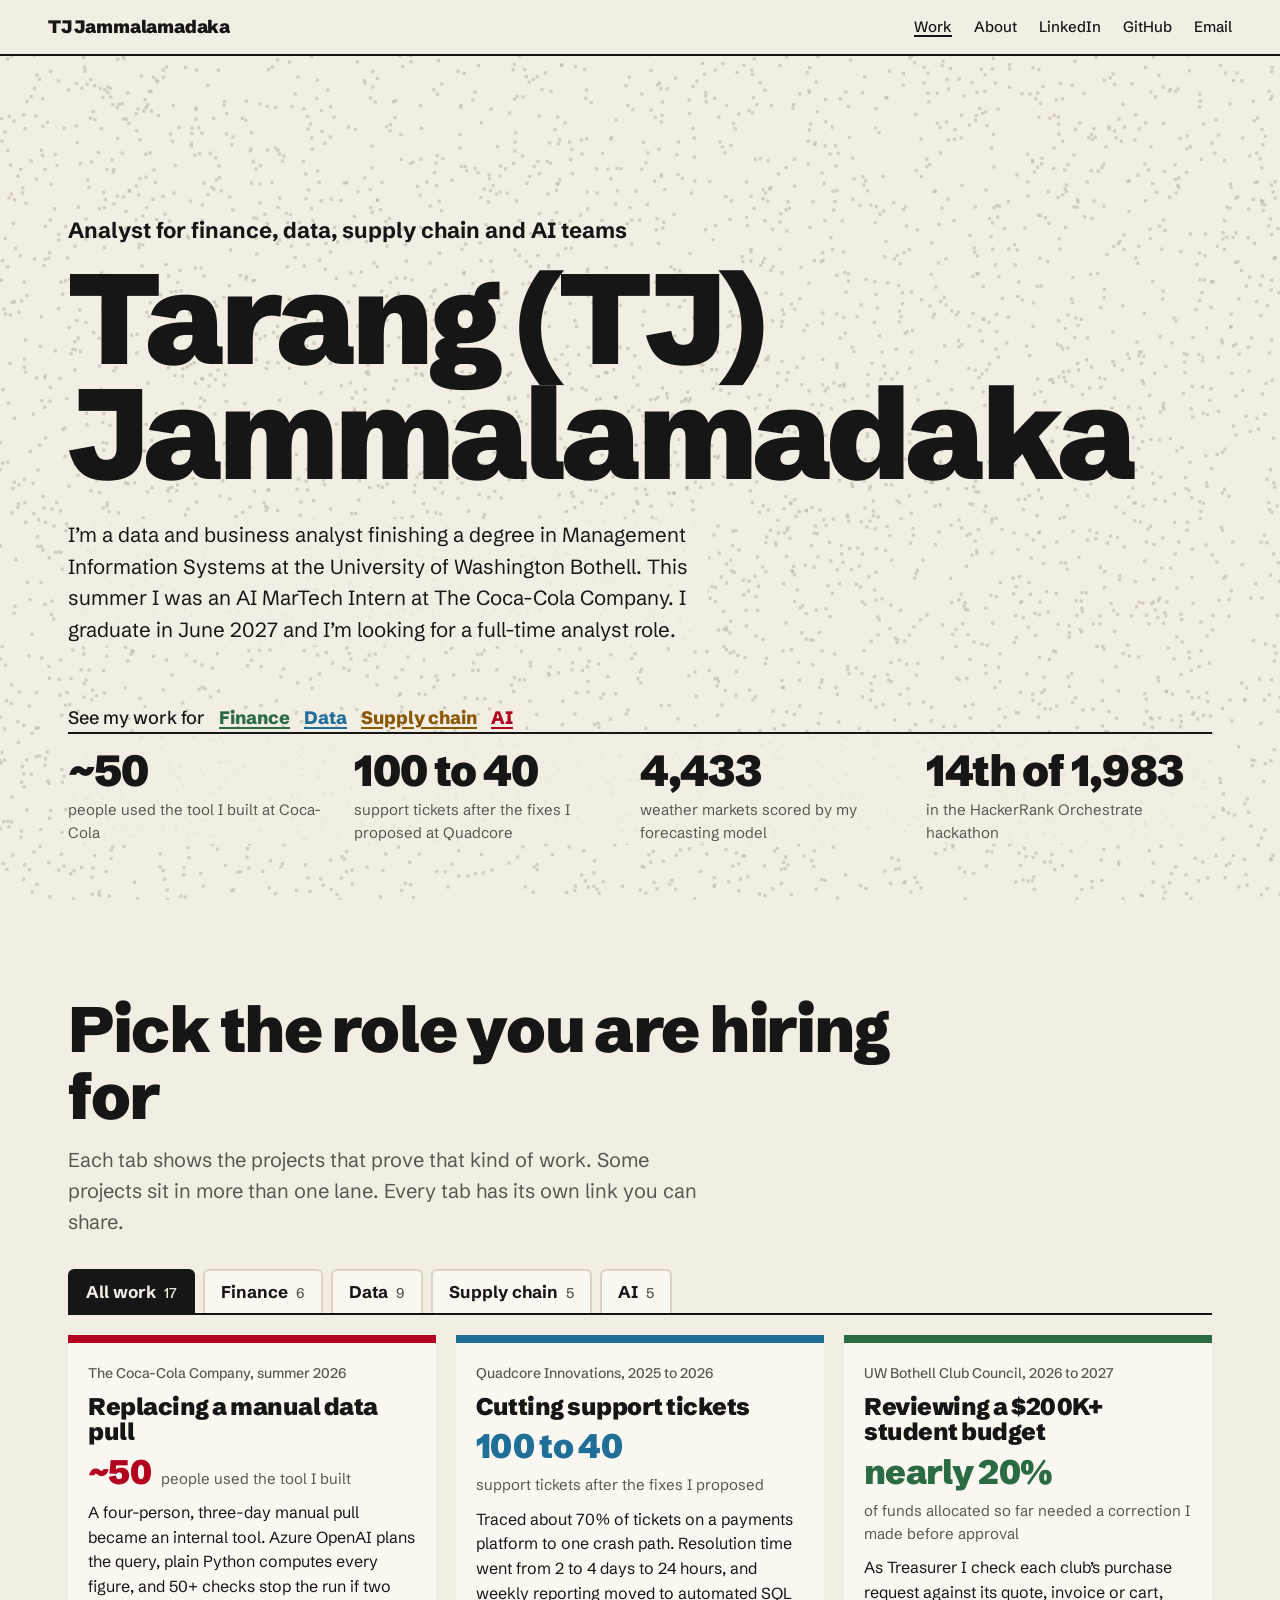
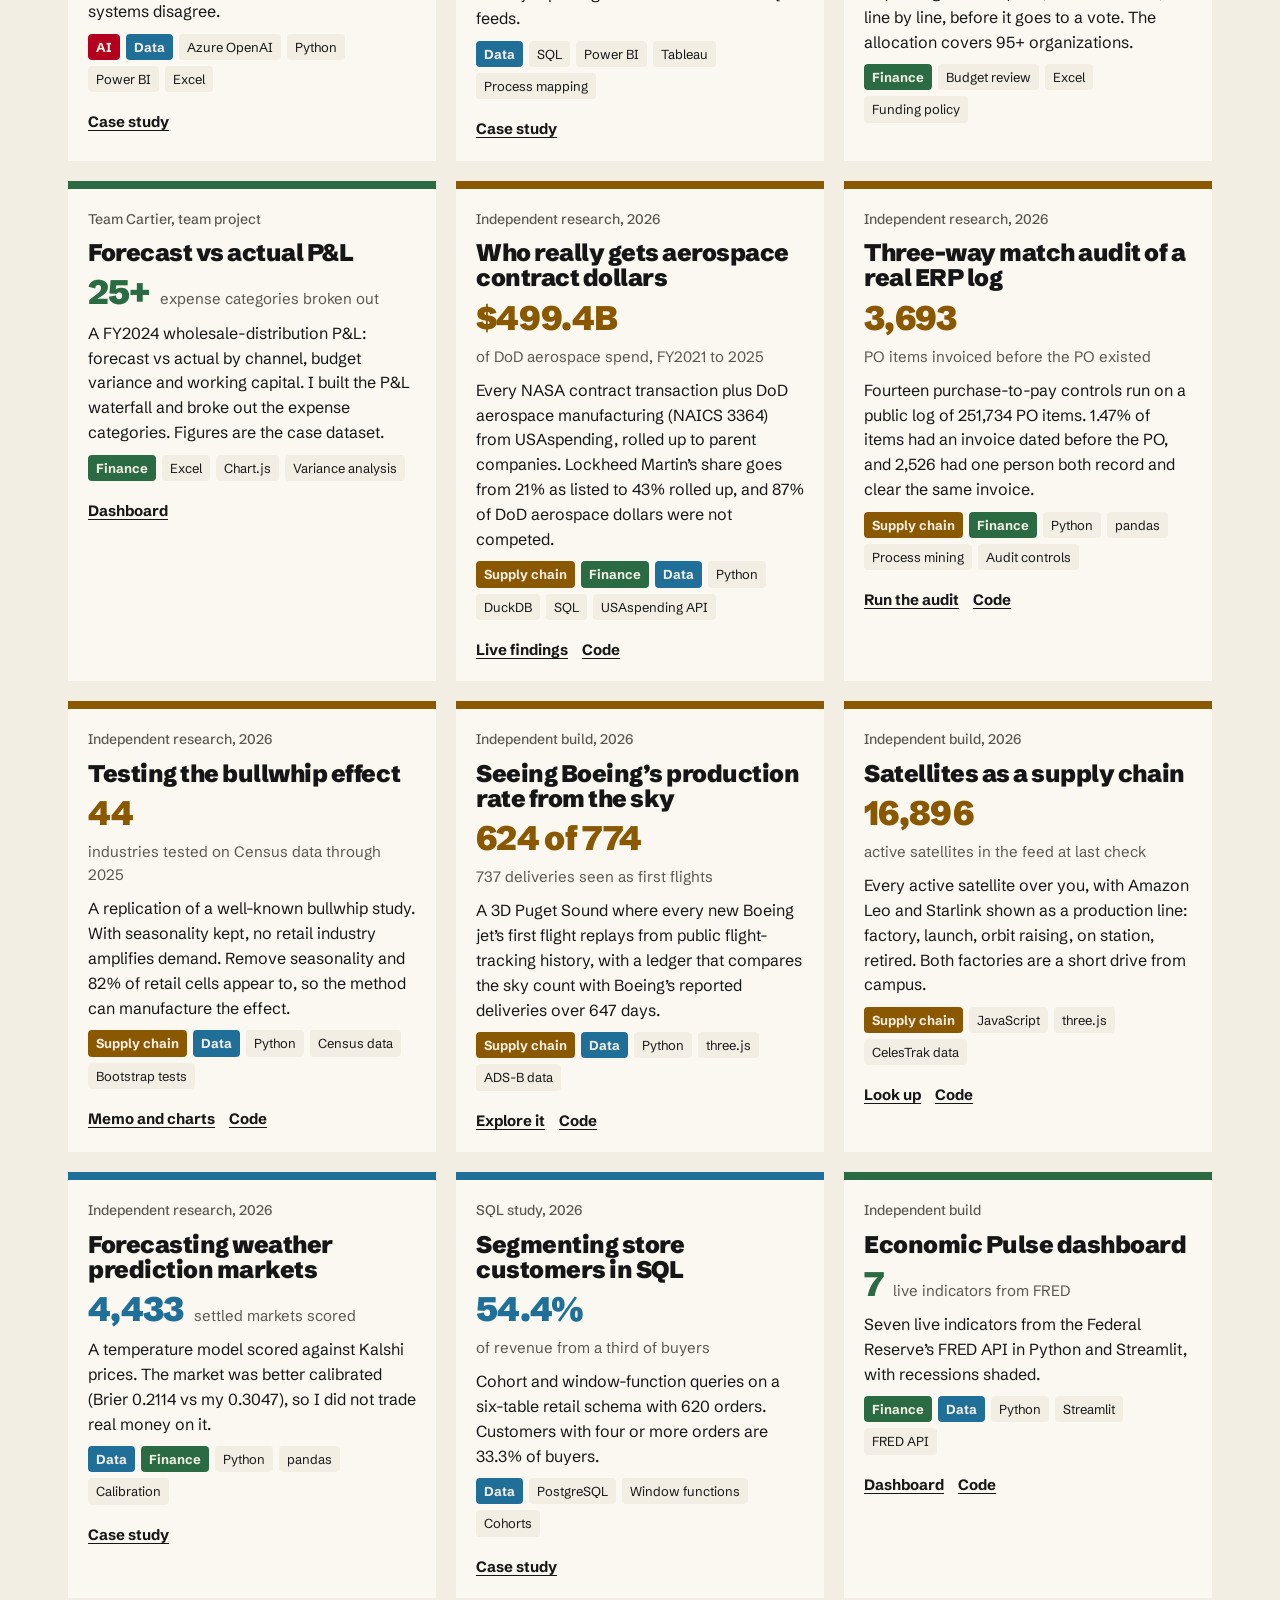
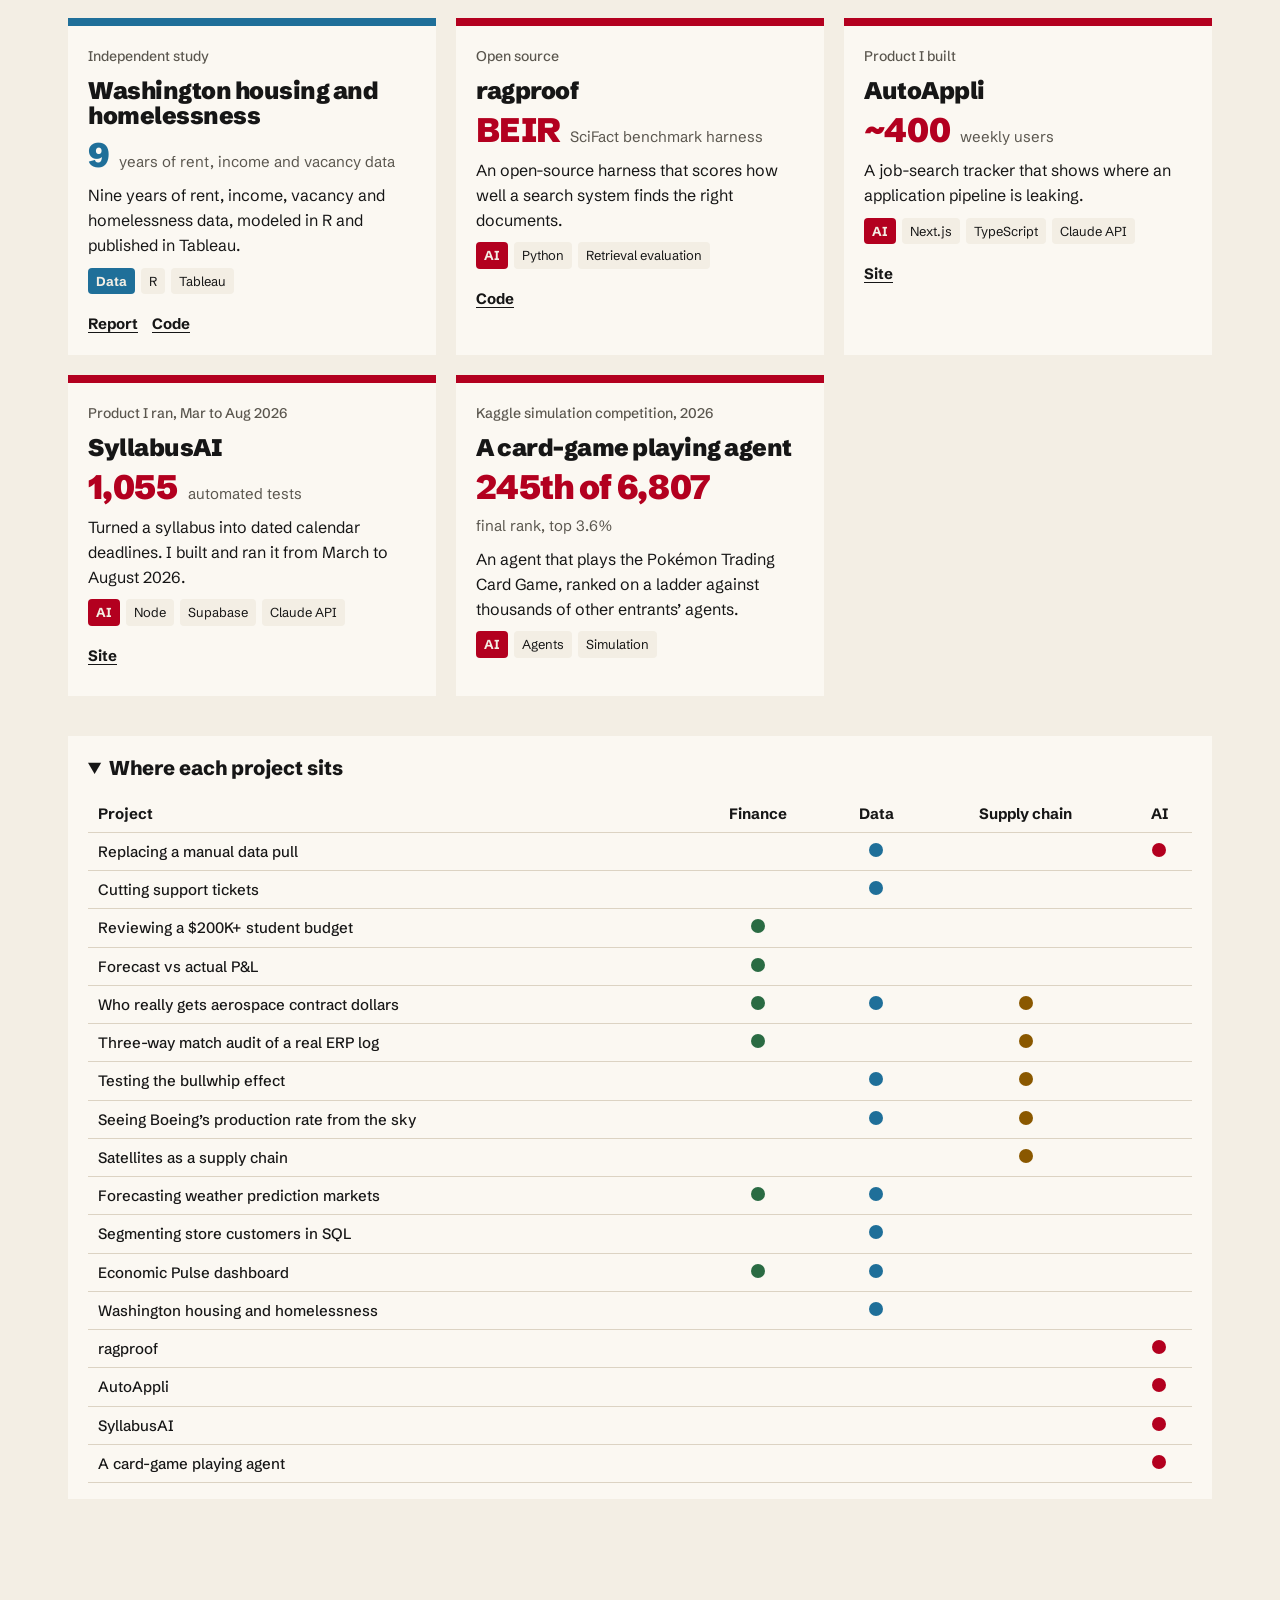
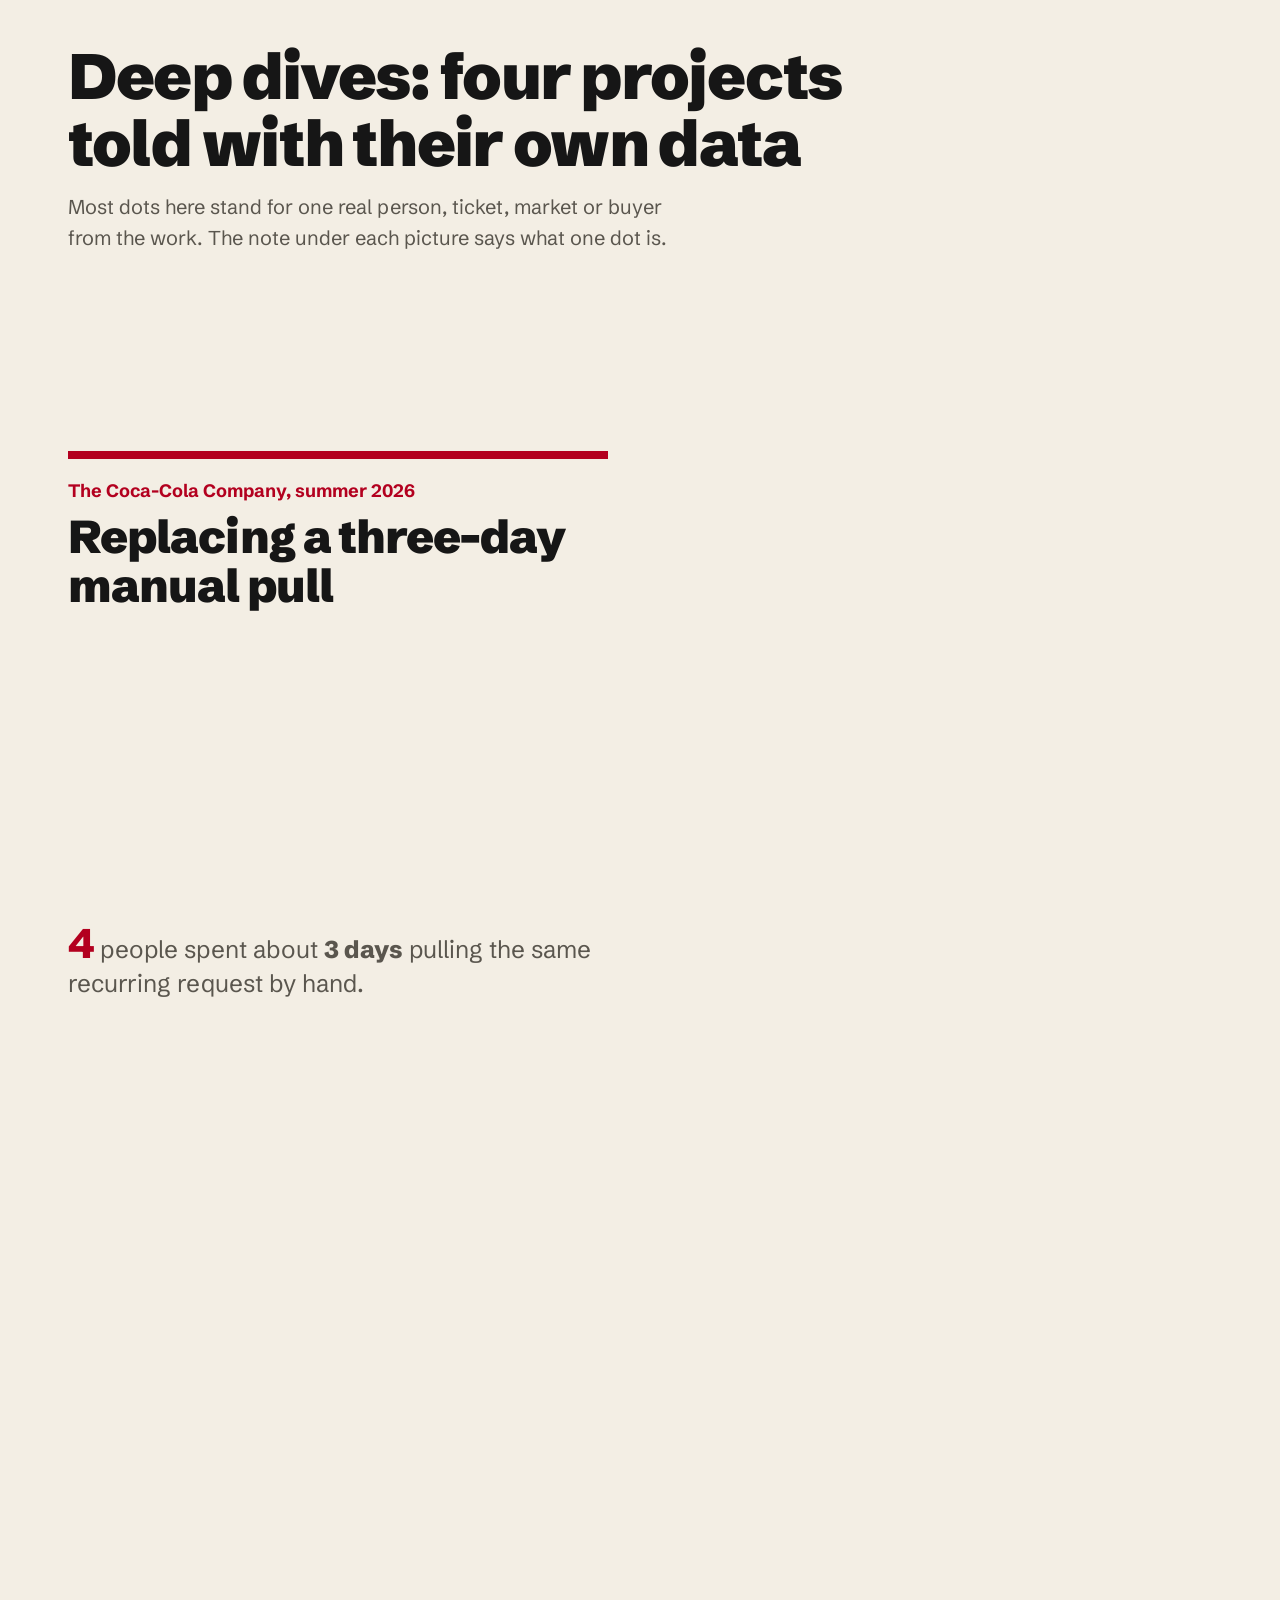
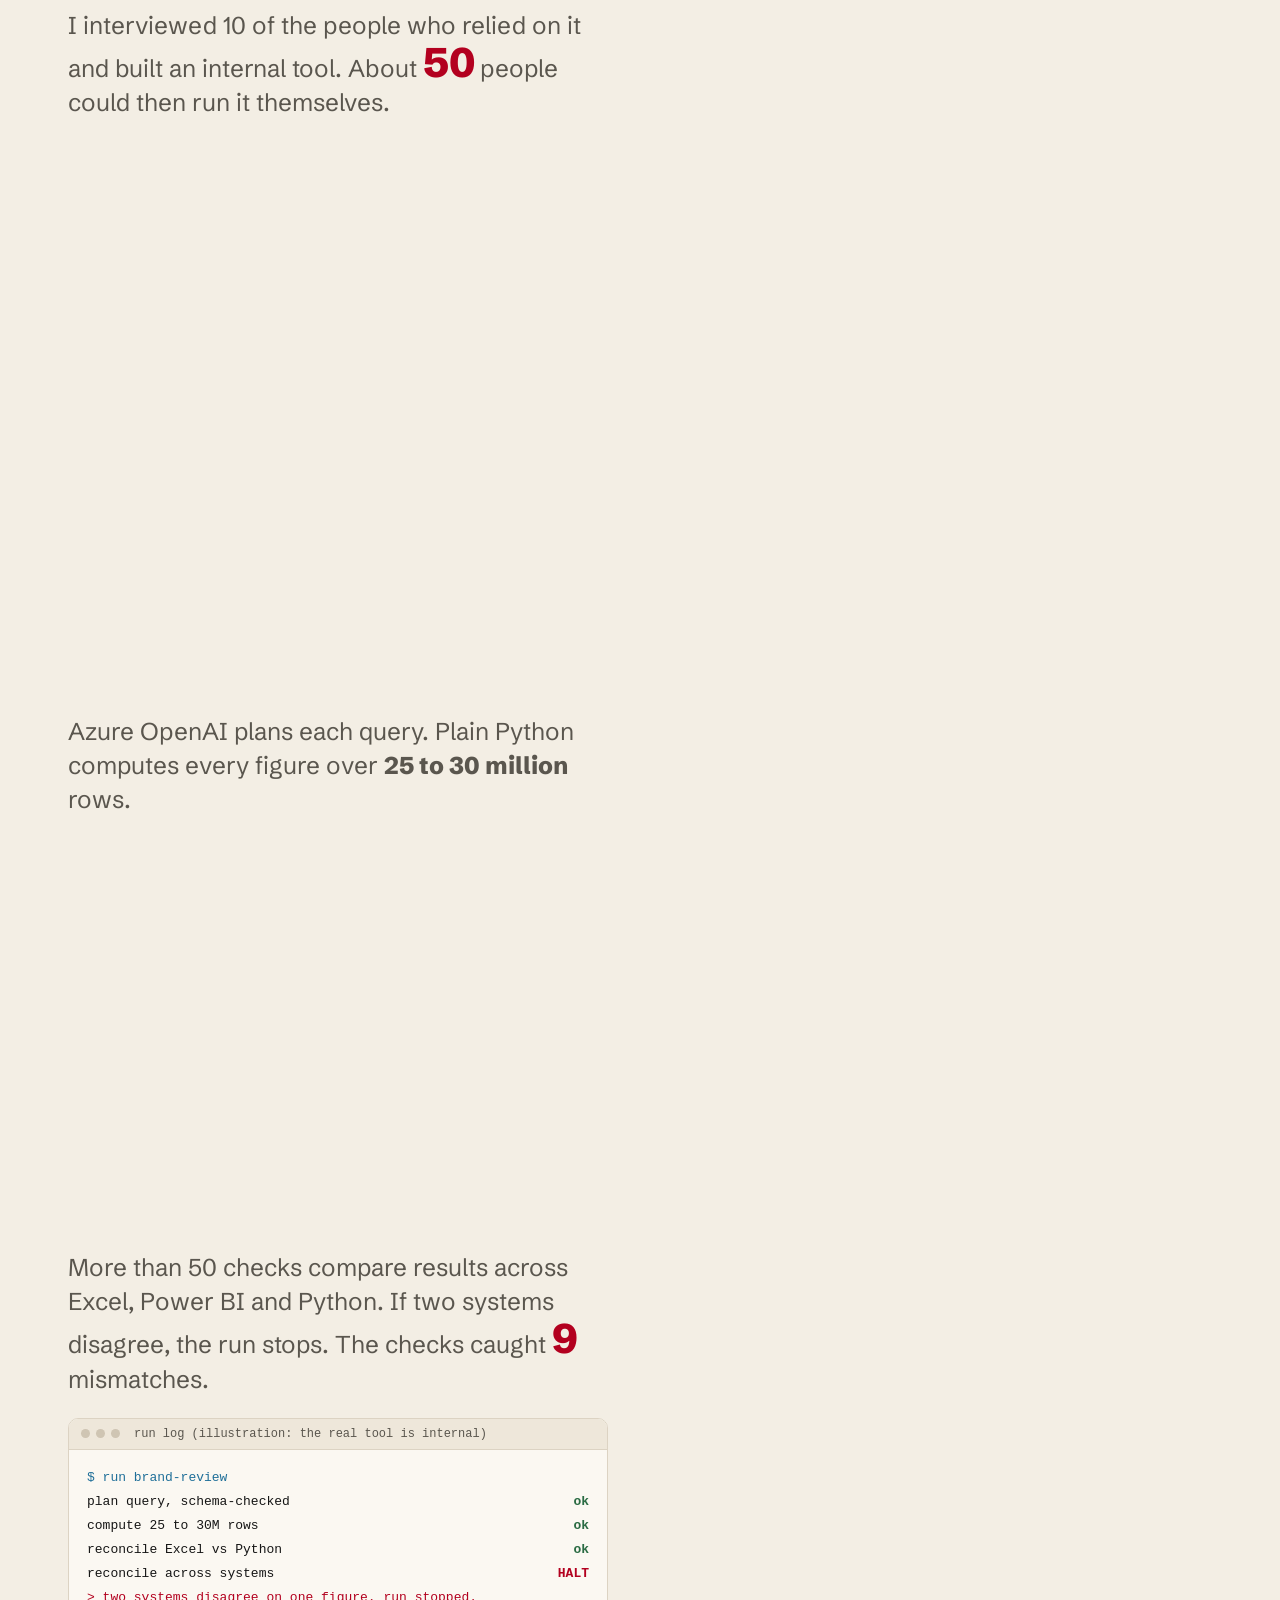
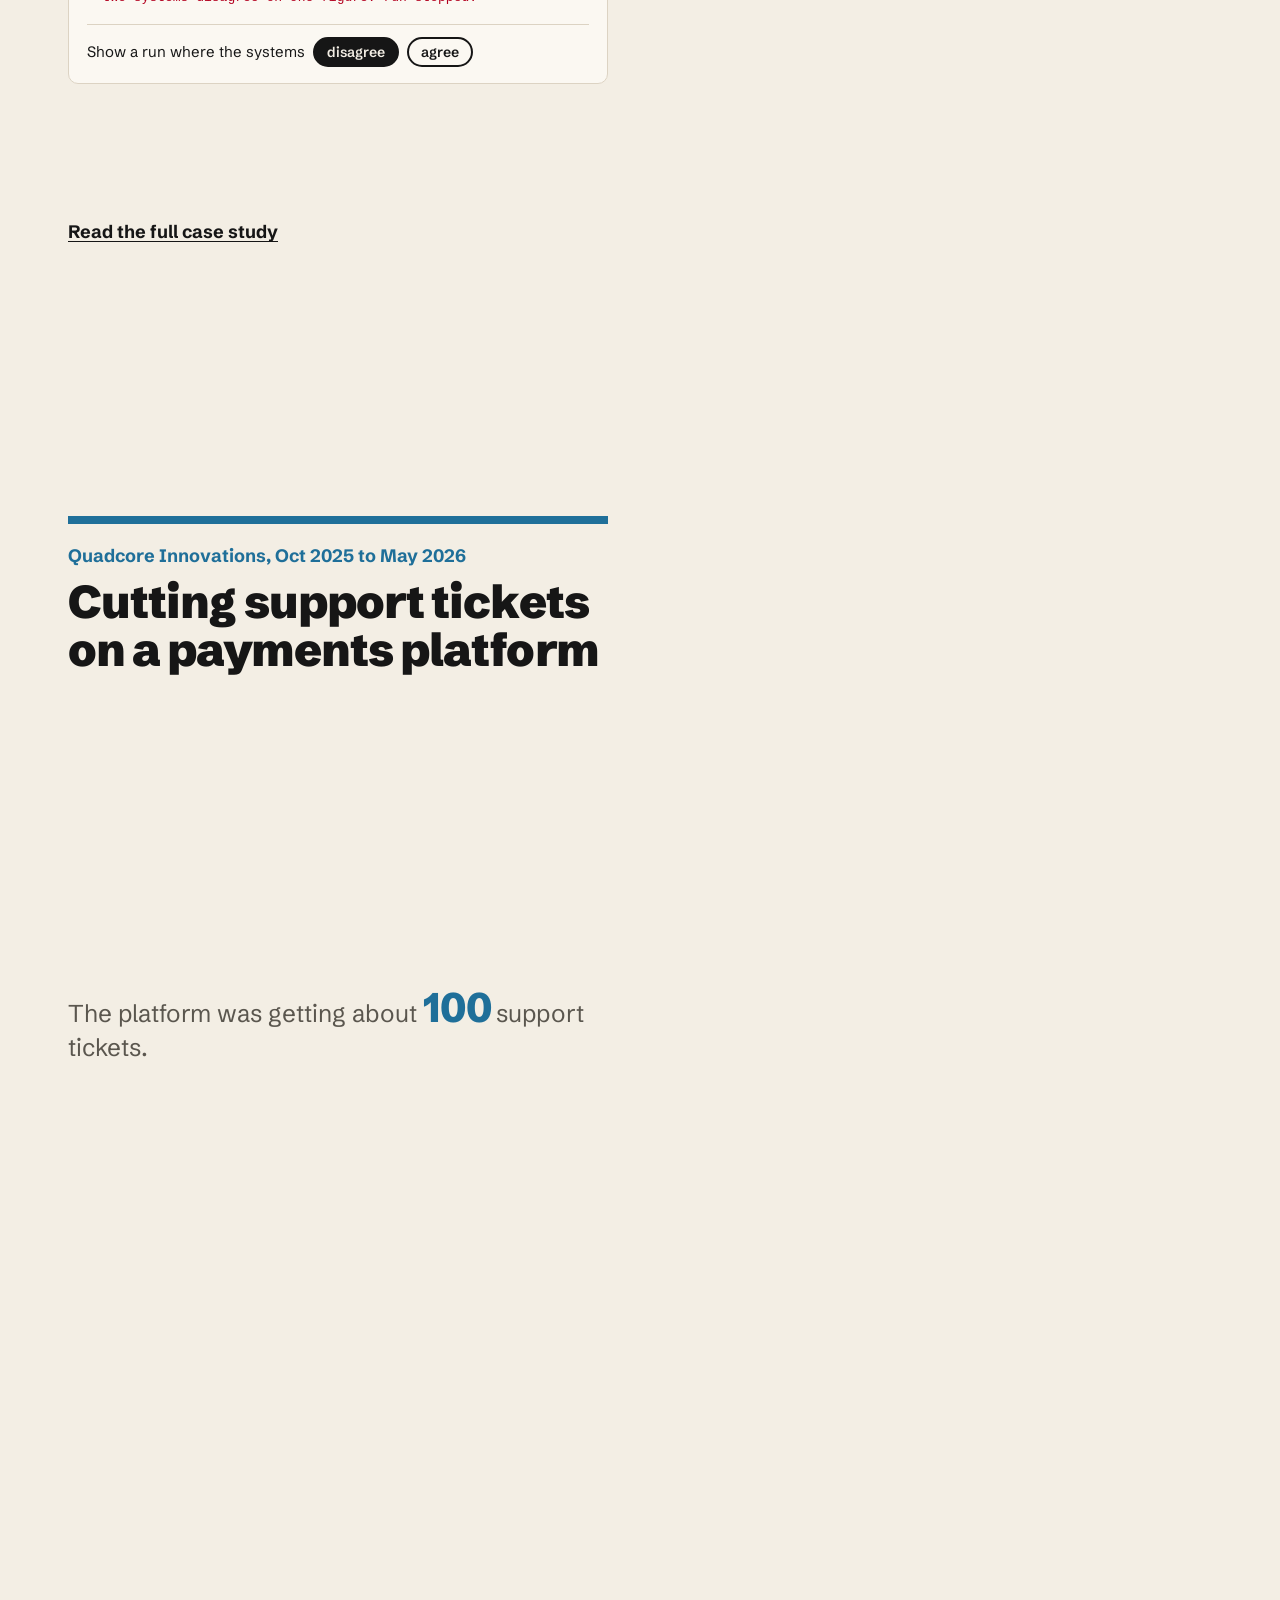
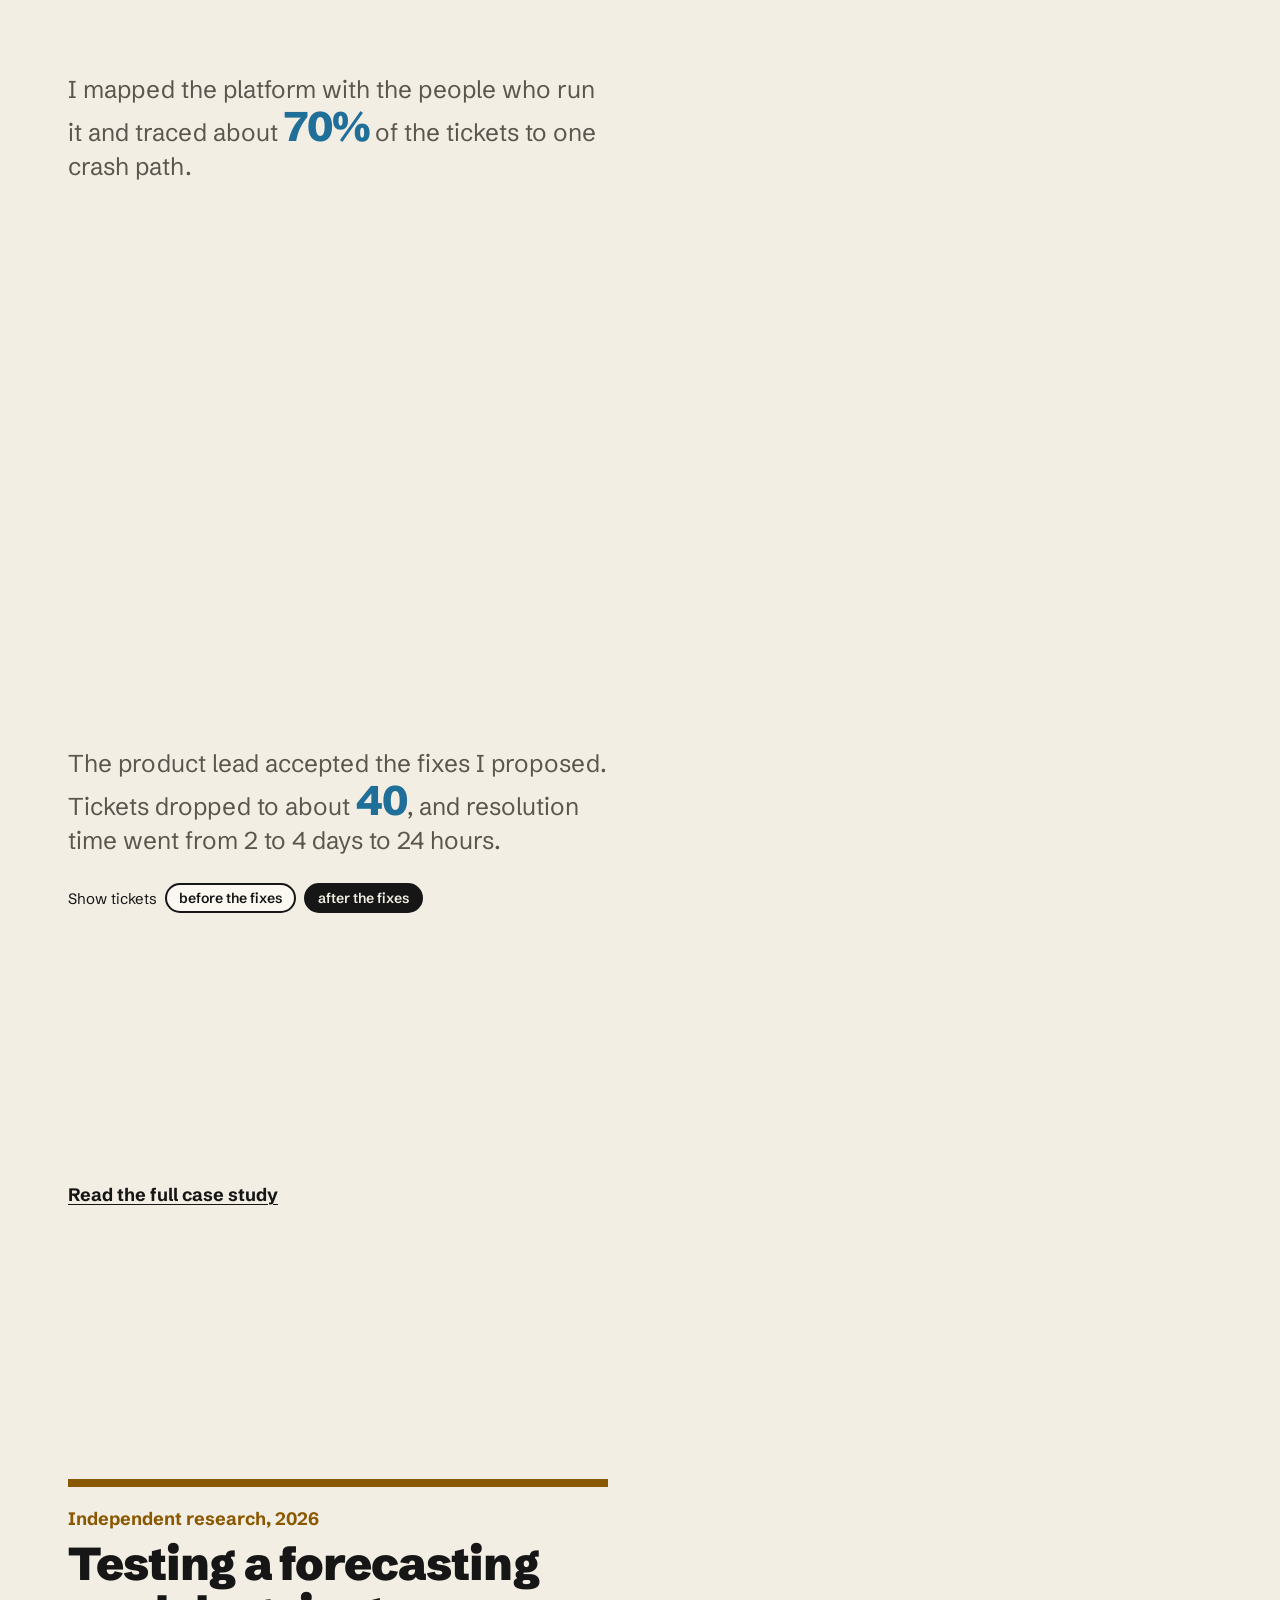
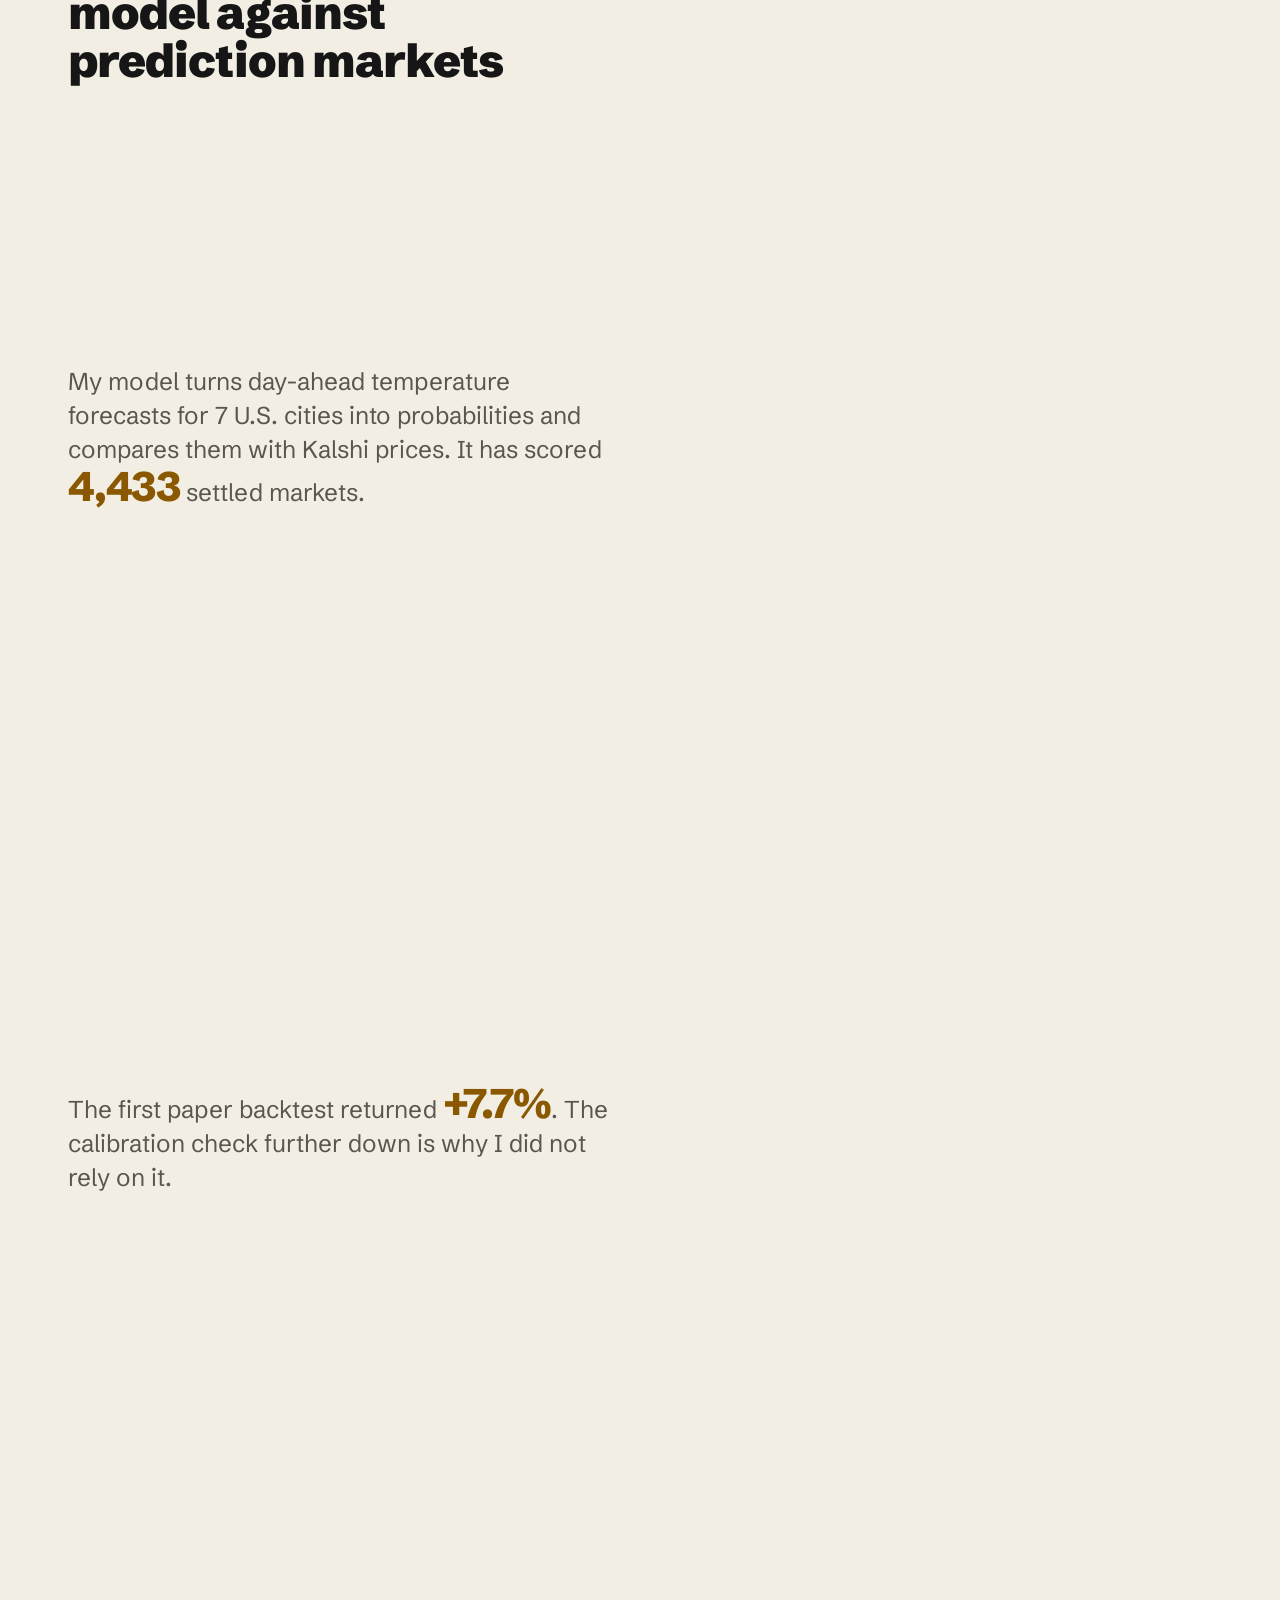
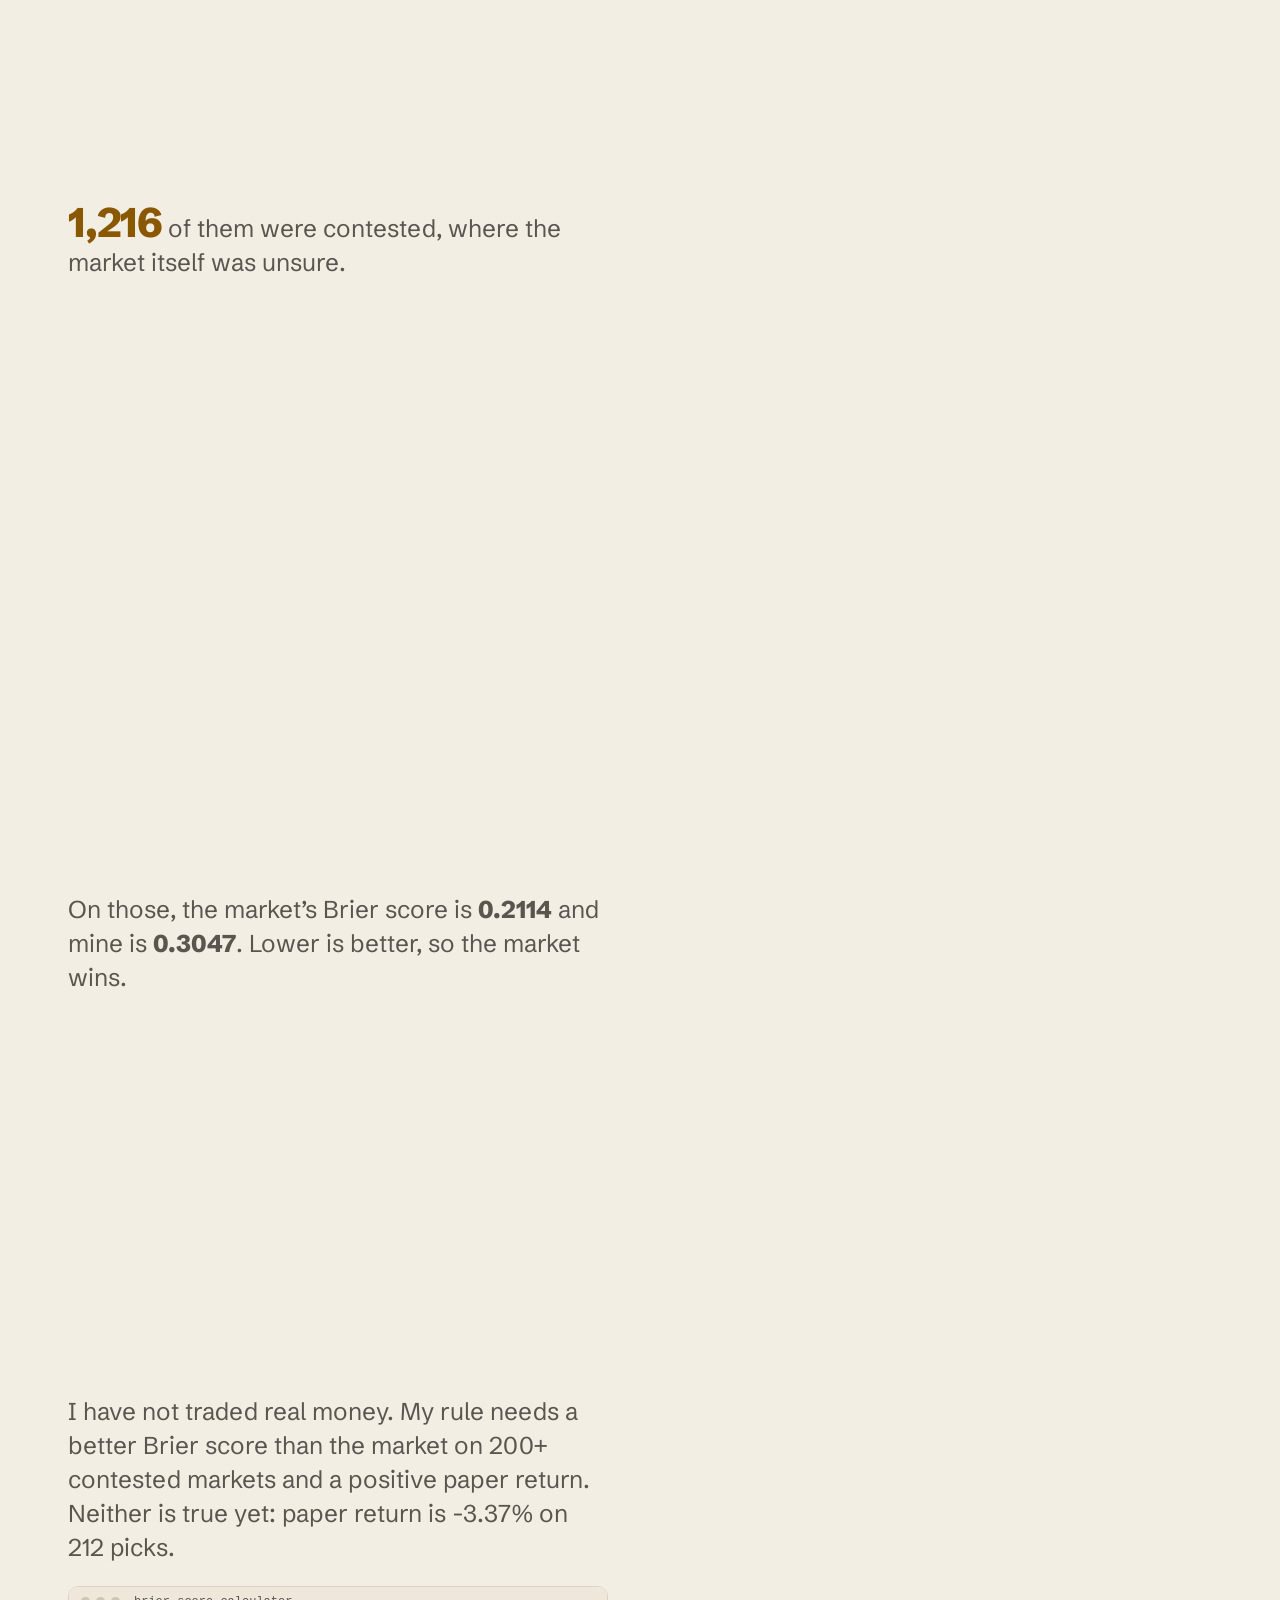
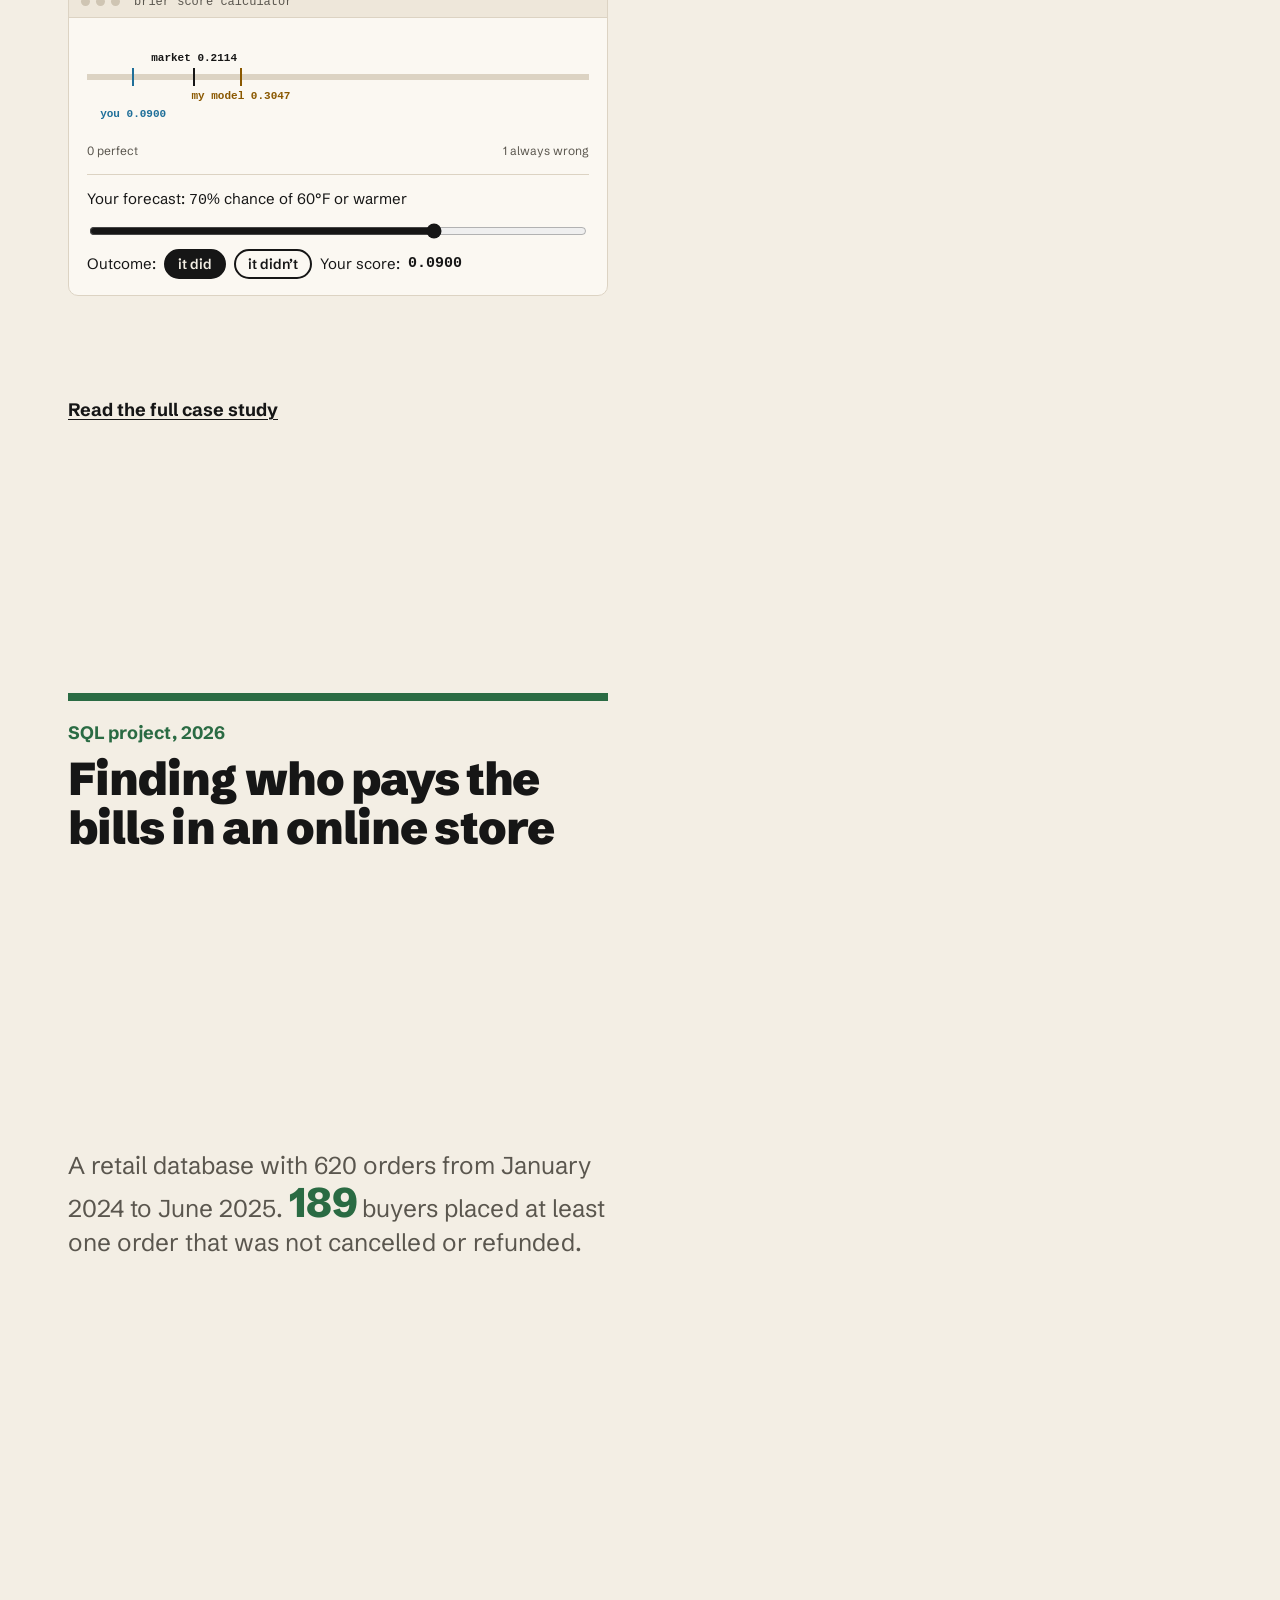
==== commit 01f91530: "fix: add a link preview image and drop product screenshots from cards LinkedIn was scraping the firs" ====
--- a/index.html
+++ b/index.html
@@ -6,6 +6,14 @@
 <title>TJ Jammalamadaka | Analyst: finance, data, supply chain, AI</title>
 <meta name="description" content="Analyst portfolio sorted by role: finance, data, supply chain and AI. Coca-Cola, Quadcore and independent research. Graduating June 2027.">
 <meta name="color-scheme" content="light">
+<meta property="og:type" content="website">
+<meta property="og:title" content="TJ Jammalamadaka | Analyst: finance, data, supply chain, AI">
+<meta property="og:description" content="Analyst portfolio sorted by role: finance, data, supply chain and AI. Coca-Cola, Quadcore and independent research. Graduating June 2027.">
+<meta property="og:url" content="https://tarang-tj.github.io/portfolio/">
+<meta property="og:image" content="https://tarang-tj.github.io/portfolio/img/og.png">
+<meta property="og:image:width" content="1200">
+<meta property="og:image:height" content="630">
+<meta name="twitter:card" content="summary_large_image">
 <link rel="preconnect" href="https://fonts.googleapis.com">
 <link rel="preconnect" href="https://fonts.gstatic.com" crossorigin>
 <link rel="stylesheet" href="https://fonts.googleapis.com/css2?family=Schibsted+Grotesk:wght@400;500;700;800;900&display=swap">
@@ -162,7 +170,7 @@
   <ul class="p-tags"><li class="lane-tag" style="--hue:var(--red)">AI</li><li>Python</li><li>Retrieval evaluation</li></ul>
   <p class="links"><a href="https://github.com/tarang-tj/ragproof" target="_blank" rel="noopener noreferrer">Code</a></p>
 </article><article class="pcard" id="p-autoappli" data-lanes="ai" data-hue="var(--red)" style="--hue:var(--red)">
-  <img src="img/autoappli.webp" alt="Screenshot of AutoAppli" loading="lazy">
+  
   <p class="p-org">Product I built</p>
   <h3>AutoAppli</h3>
   <p class="p-metric"><b>~400</b><span>weekly users</span></p>
@@ -170,7 +178,7 @@
   <ul class="p-tags"><li class="lane-tag" style="--hue:var(--red)">AI</li><li>Next.js</li><li>TypeScript</li><li>Claude API</li></ul>
   <p class="links"><a href="https://autoappli.com" target="_blank" rel="noopener noreferrer">Site</a></p>
 </article><article class="pcard" id="p-syllabusai" data-lanes="ai" data-hue="var(--red)" style="--hue:var(--red)">
-  <img src="img/syllabusai.webp" alt="Screenshot of SyllabusAI" loading="lazy">
+  
   <p class="p-org">Product I ran, Mar to Aug 2026</p>
   <h3>SyllabusAI</h3>
   <p class="p-metric"><b>1,055</b><span>automated tests</span></p>
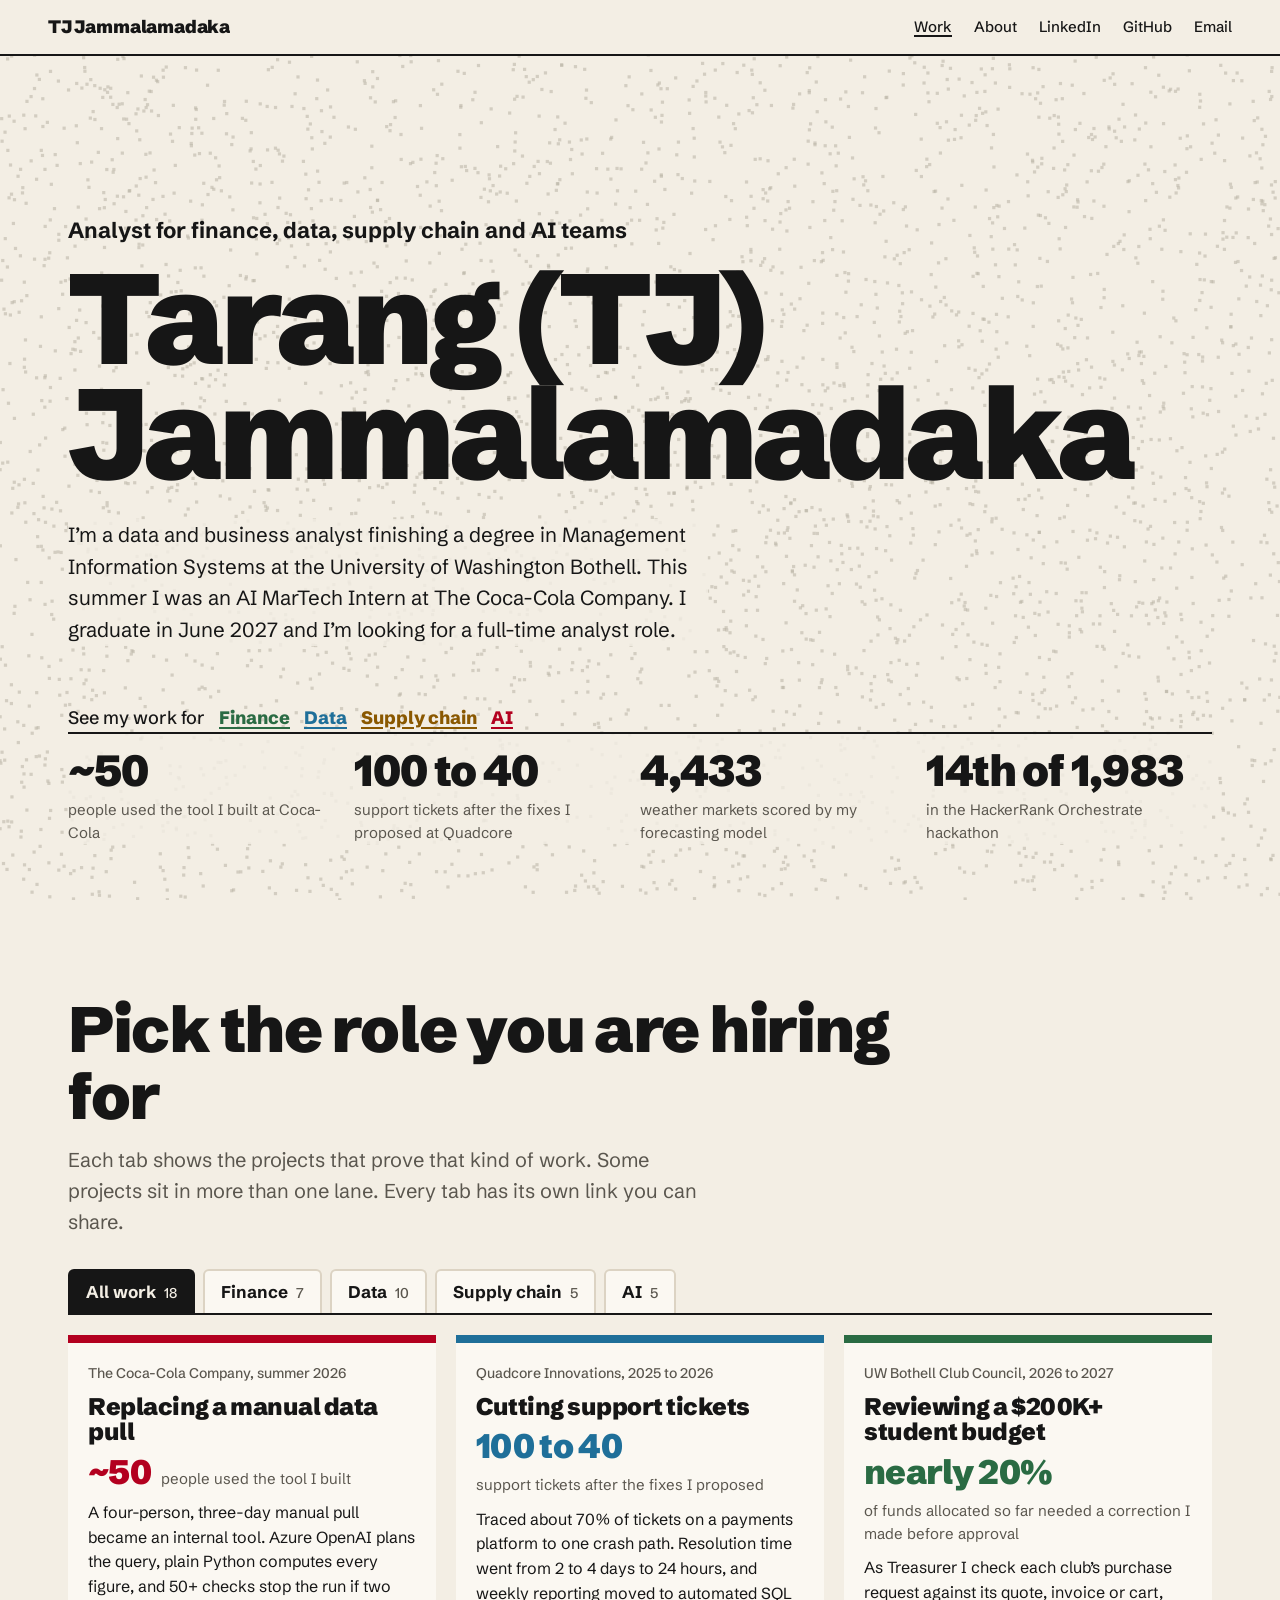
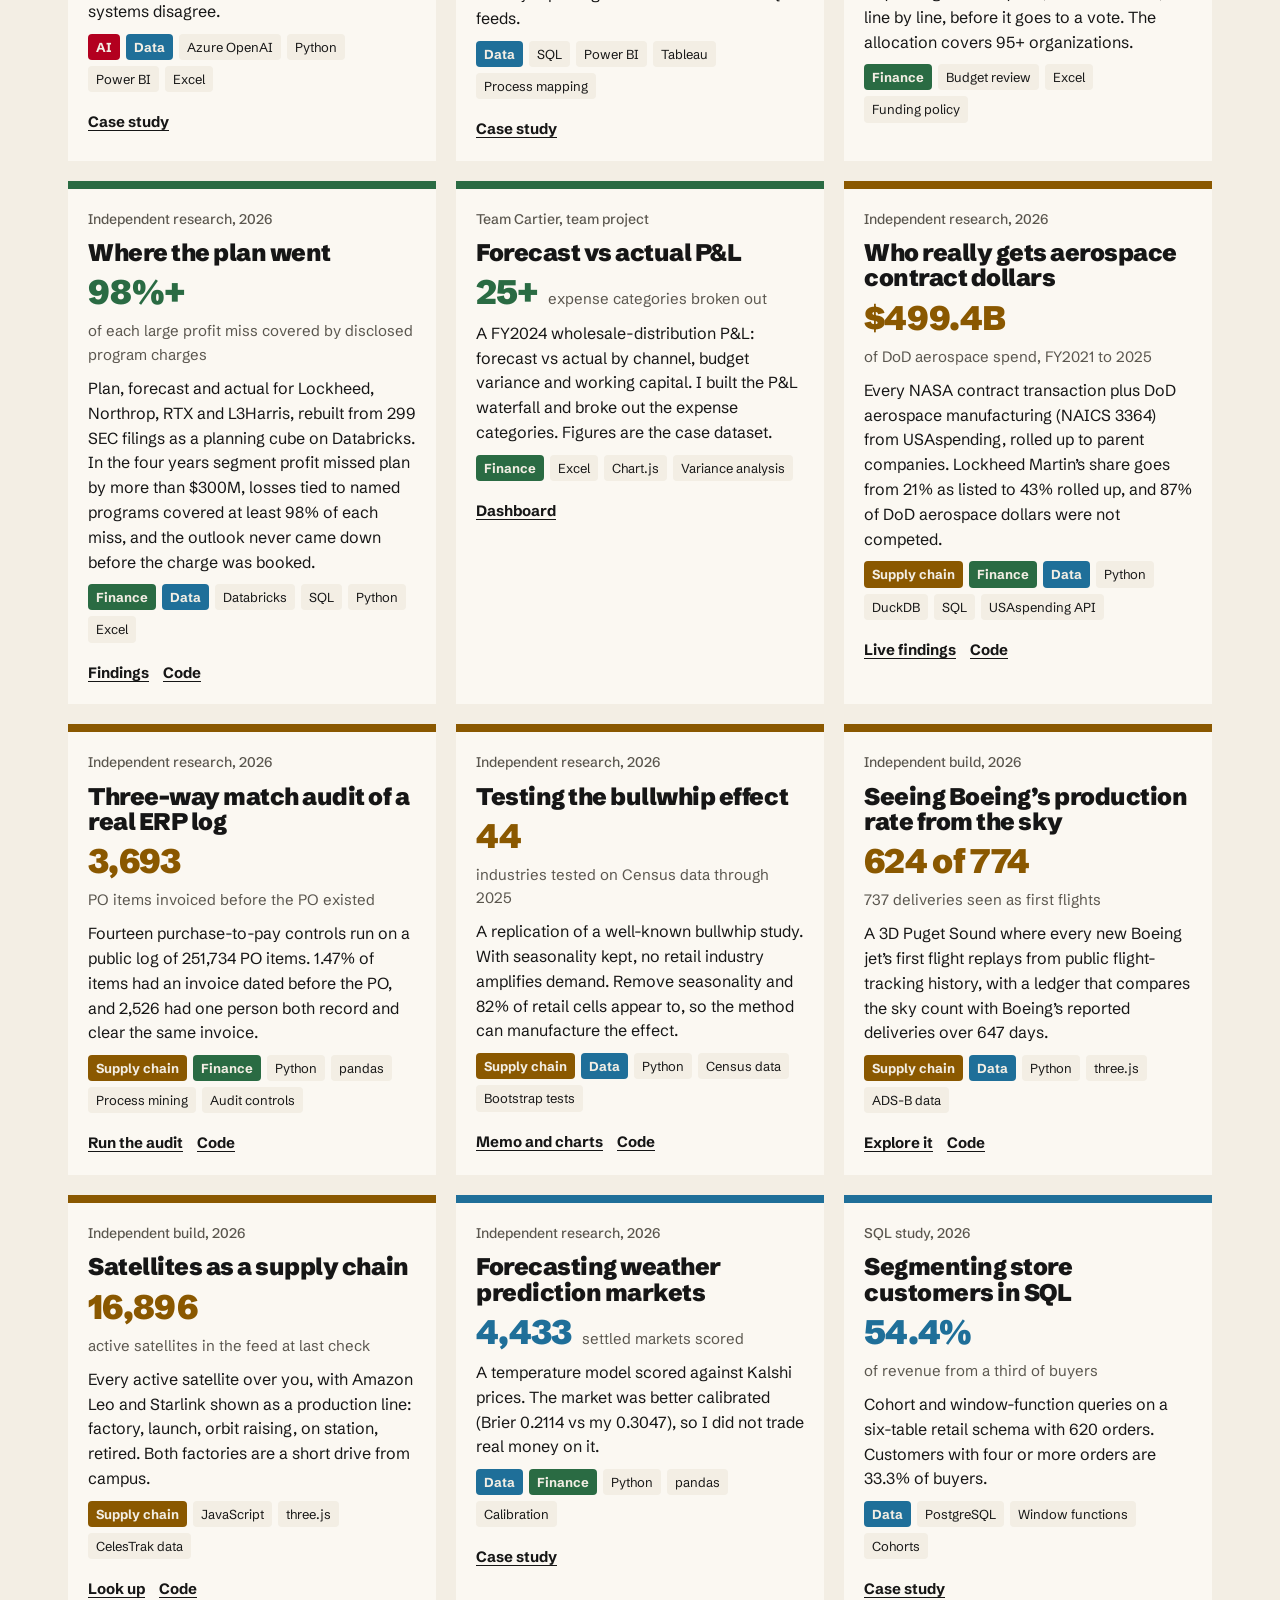
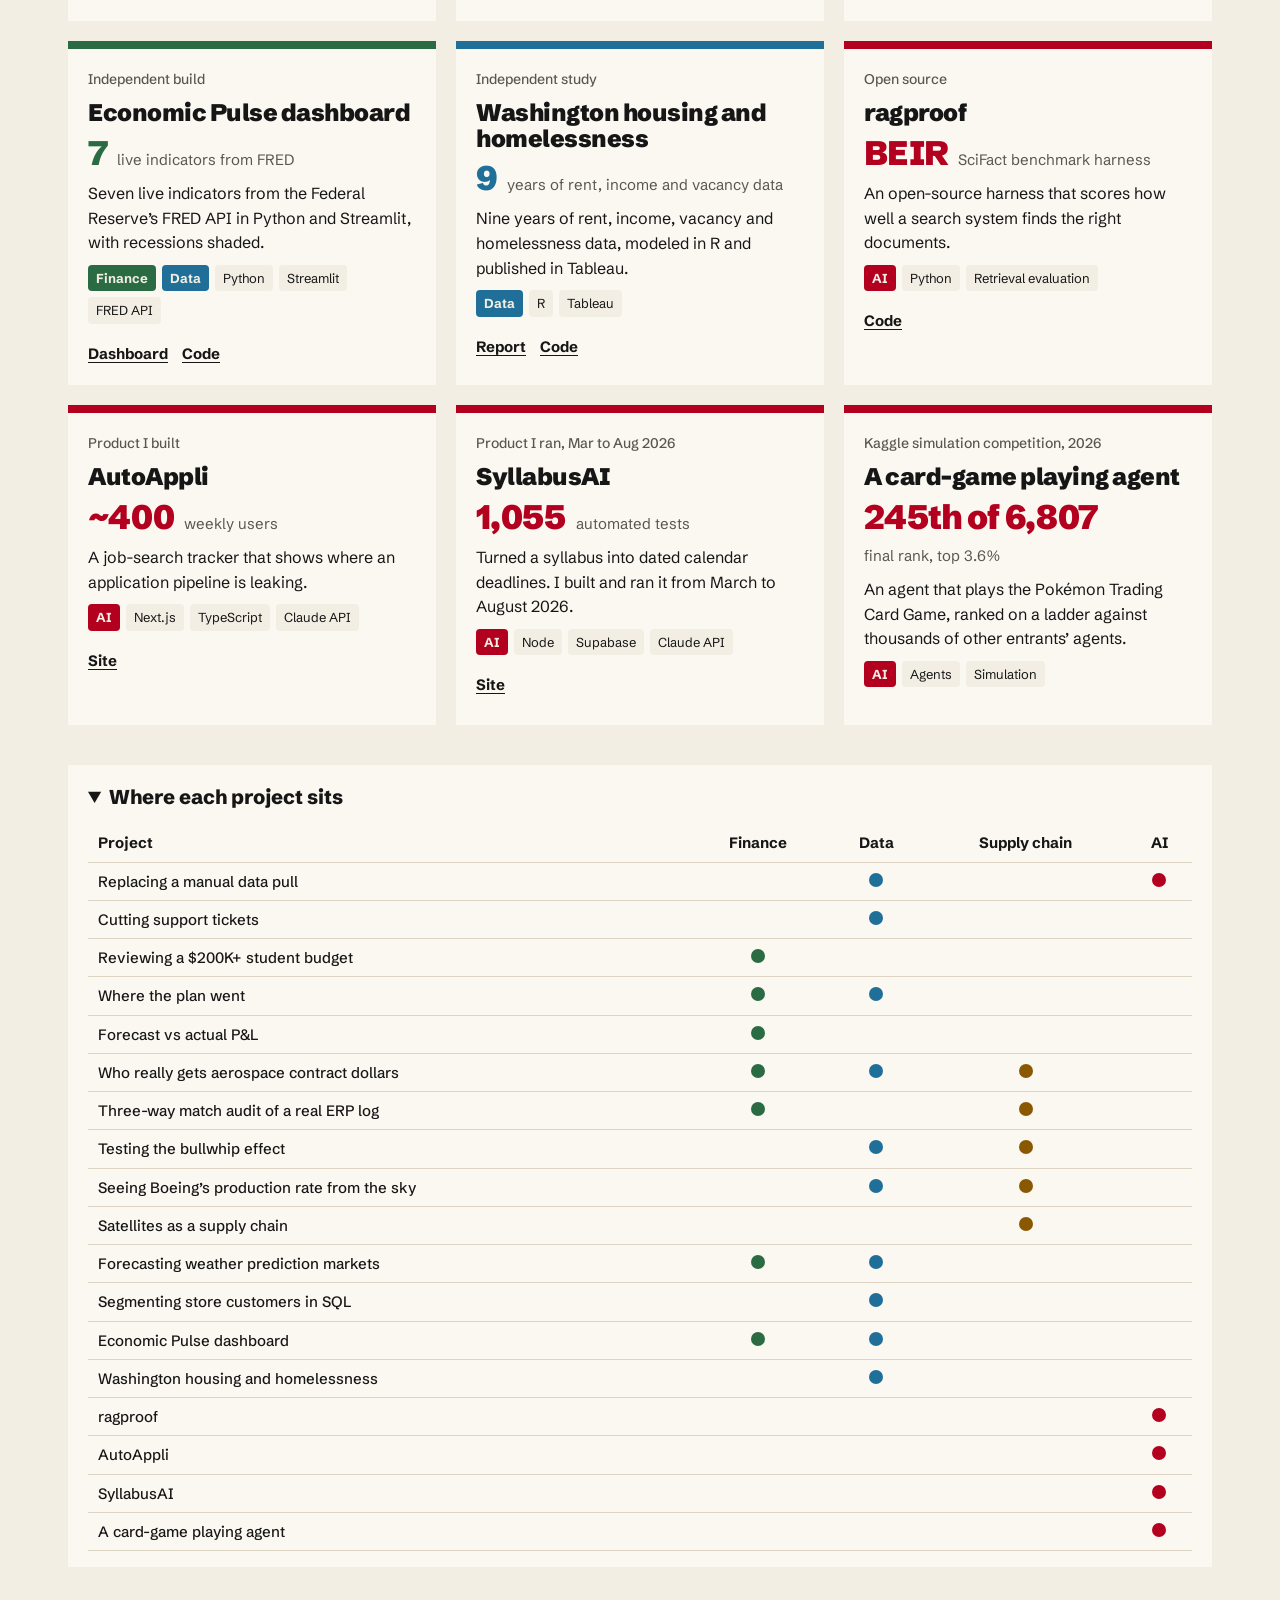
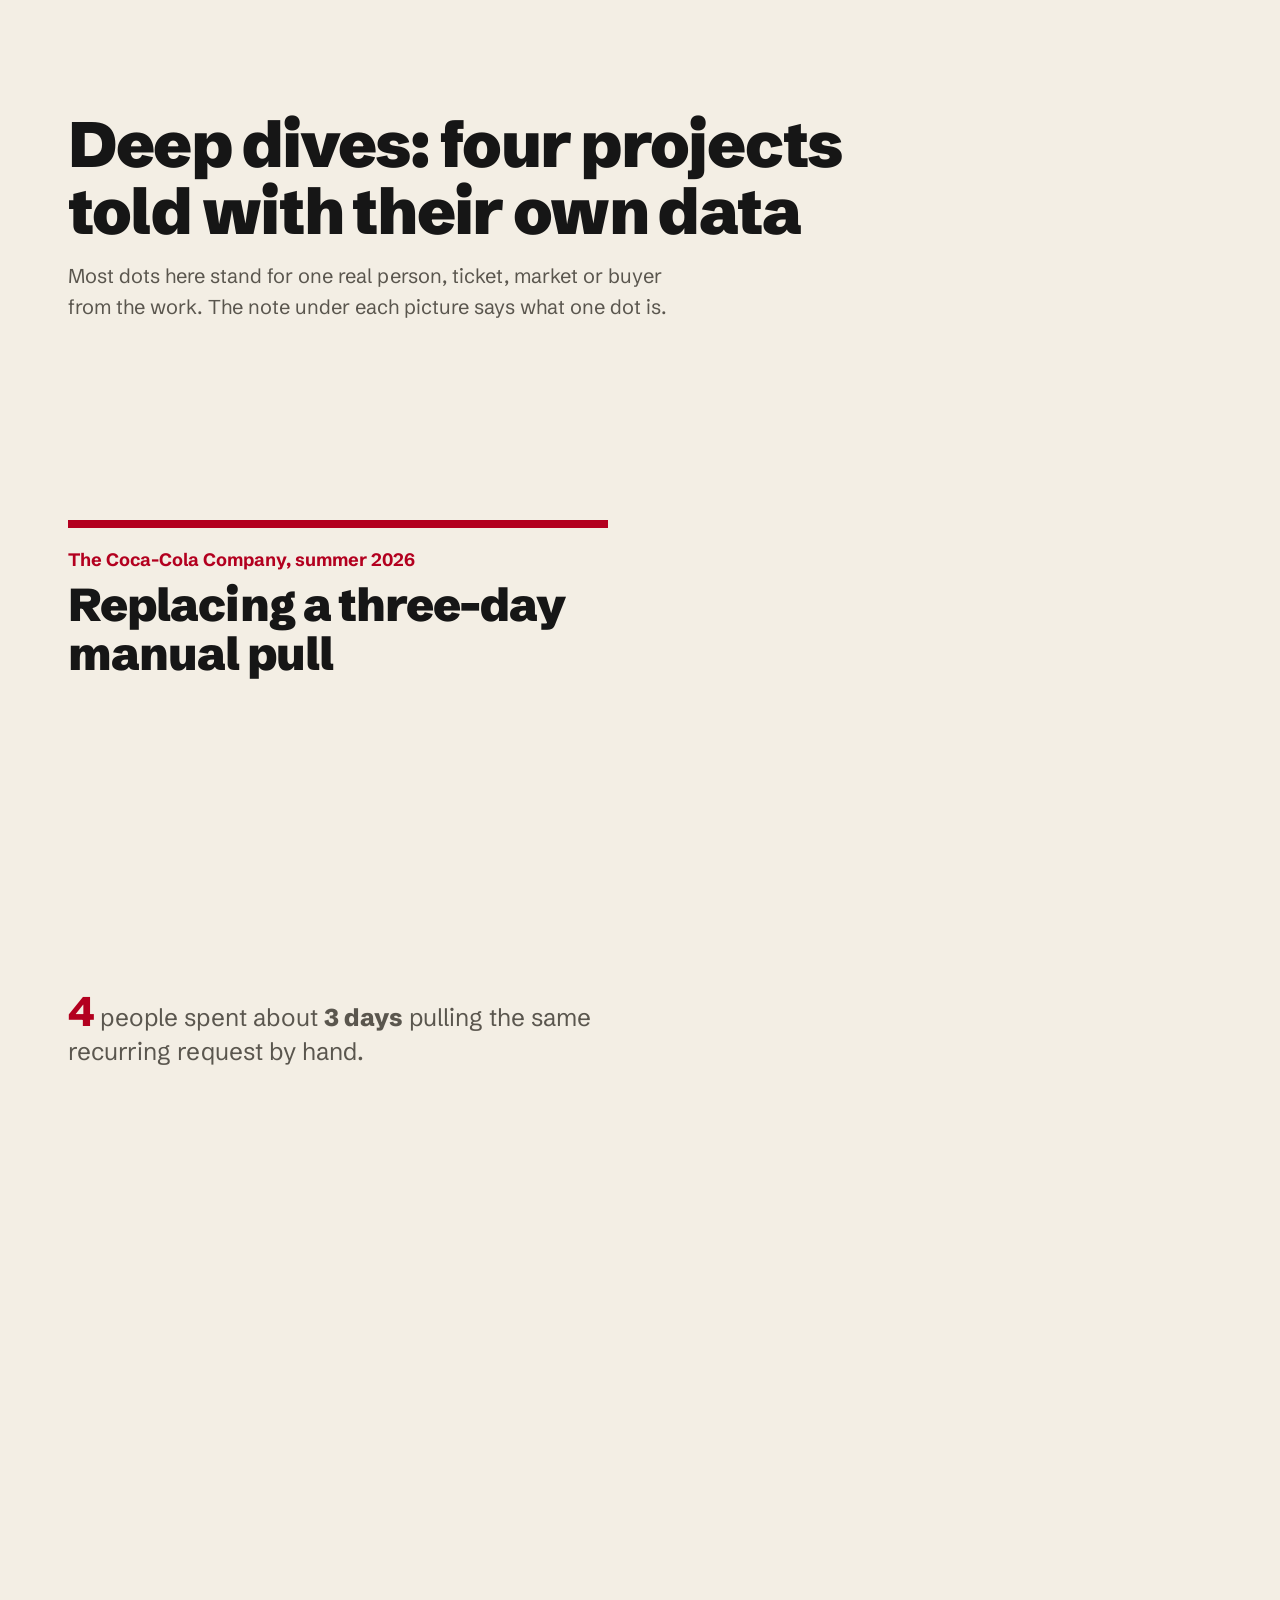
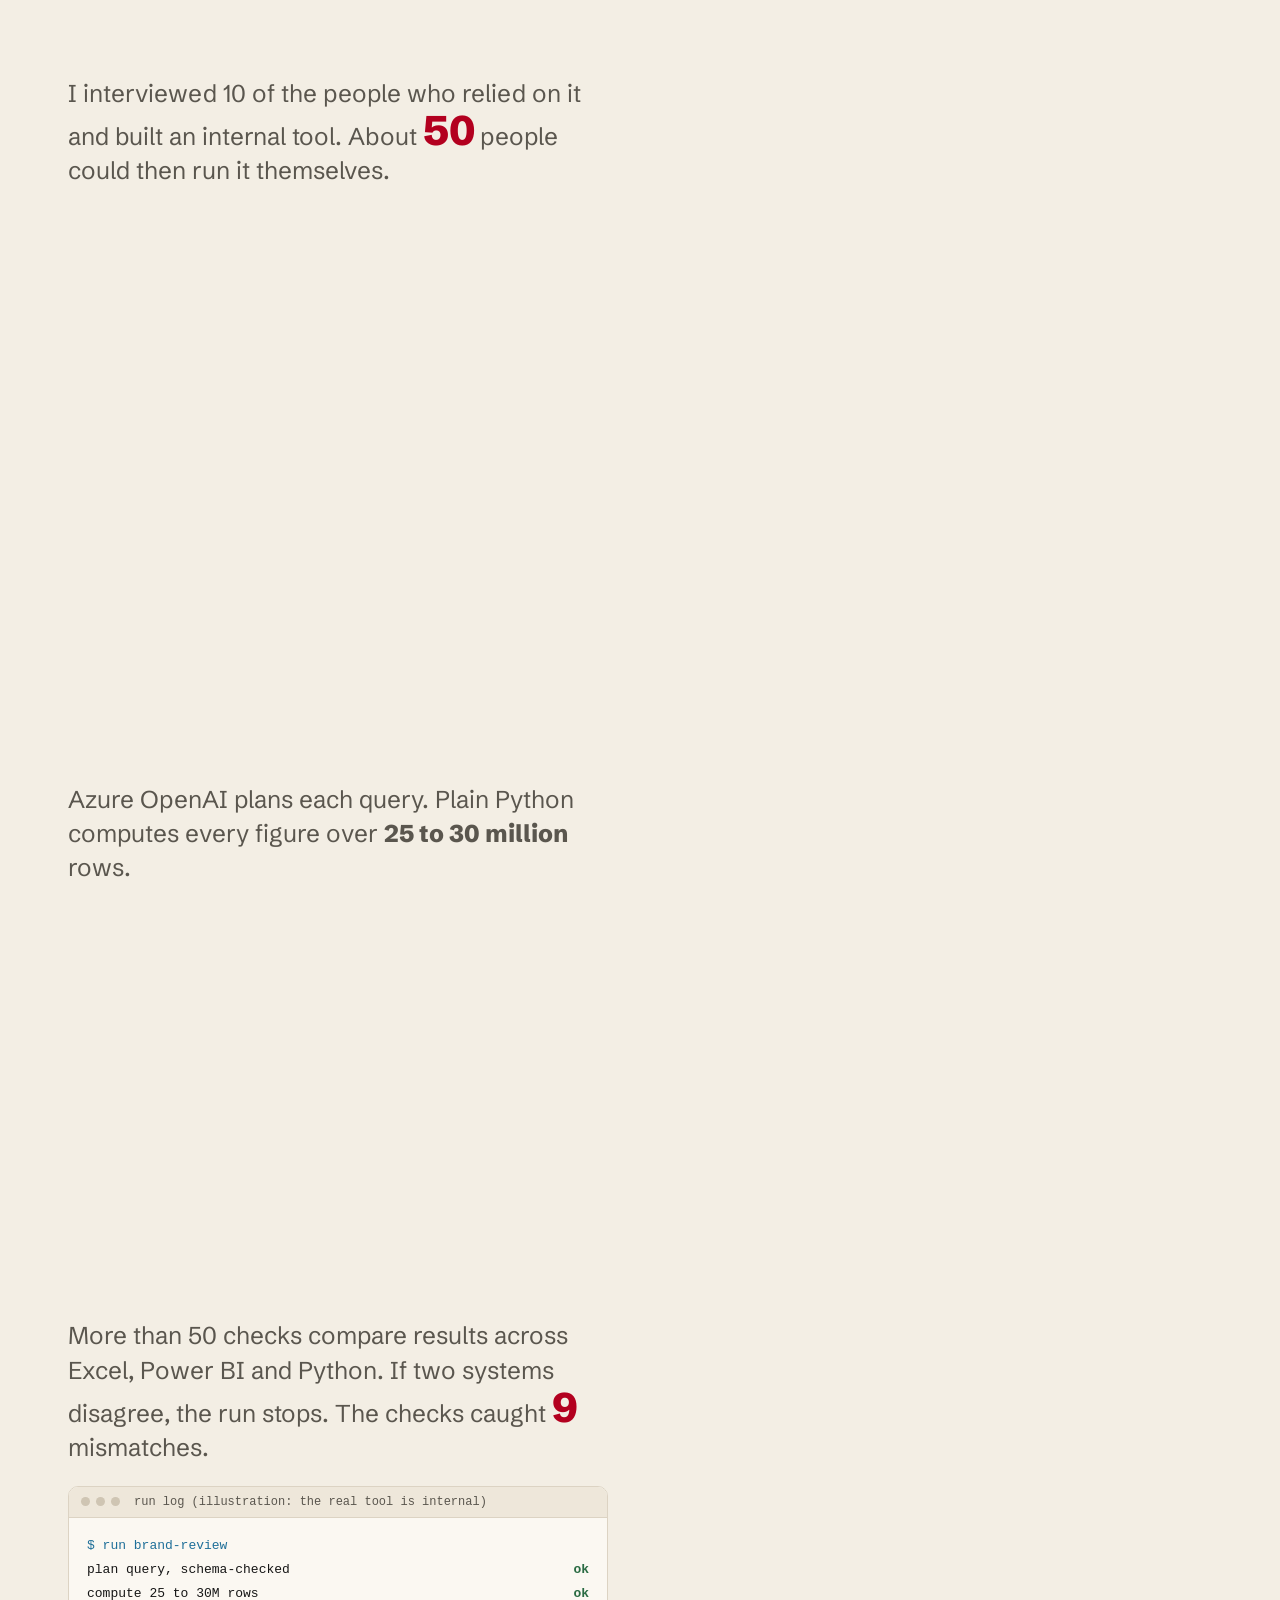
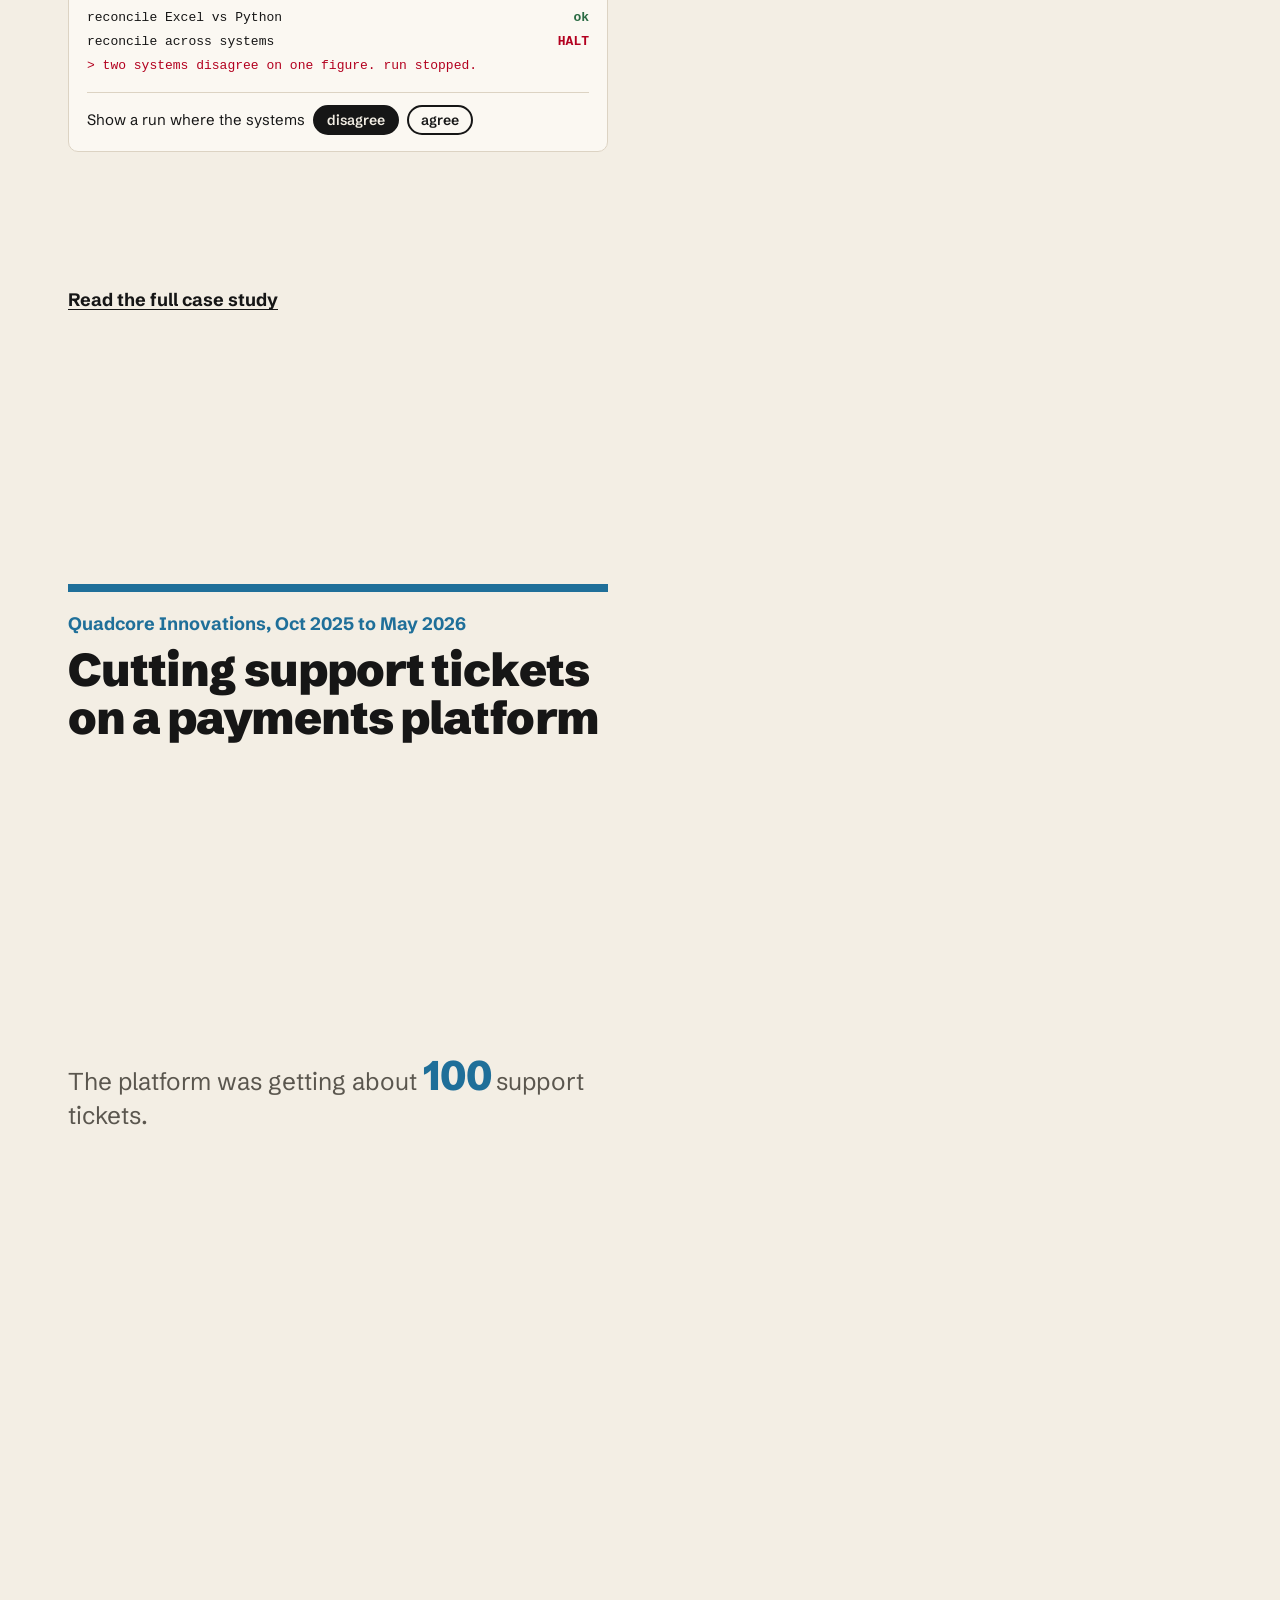
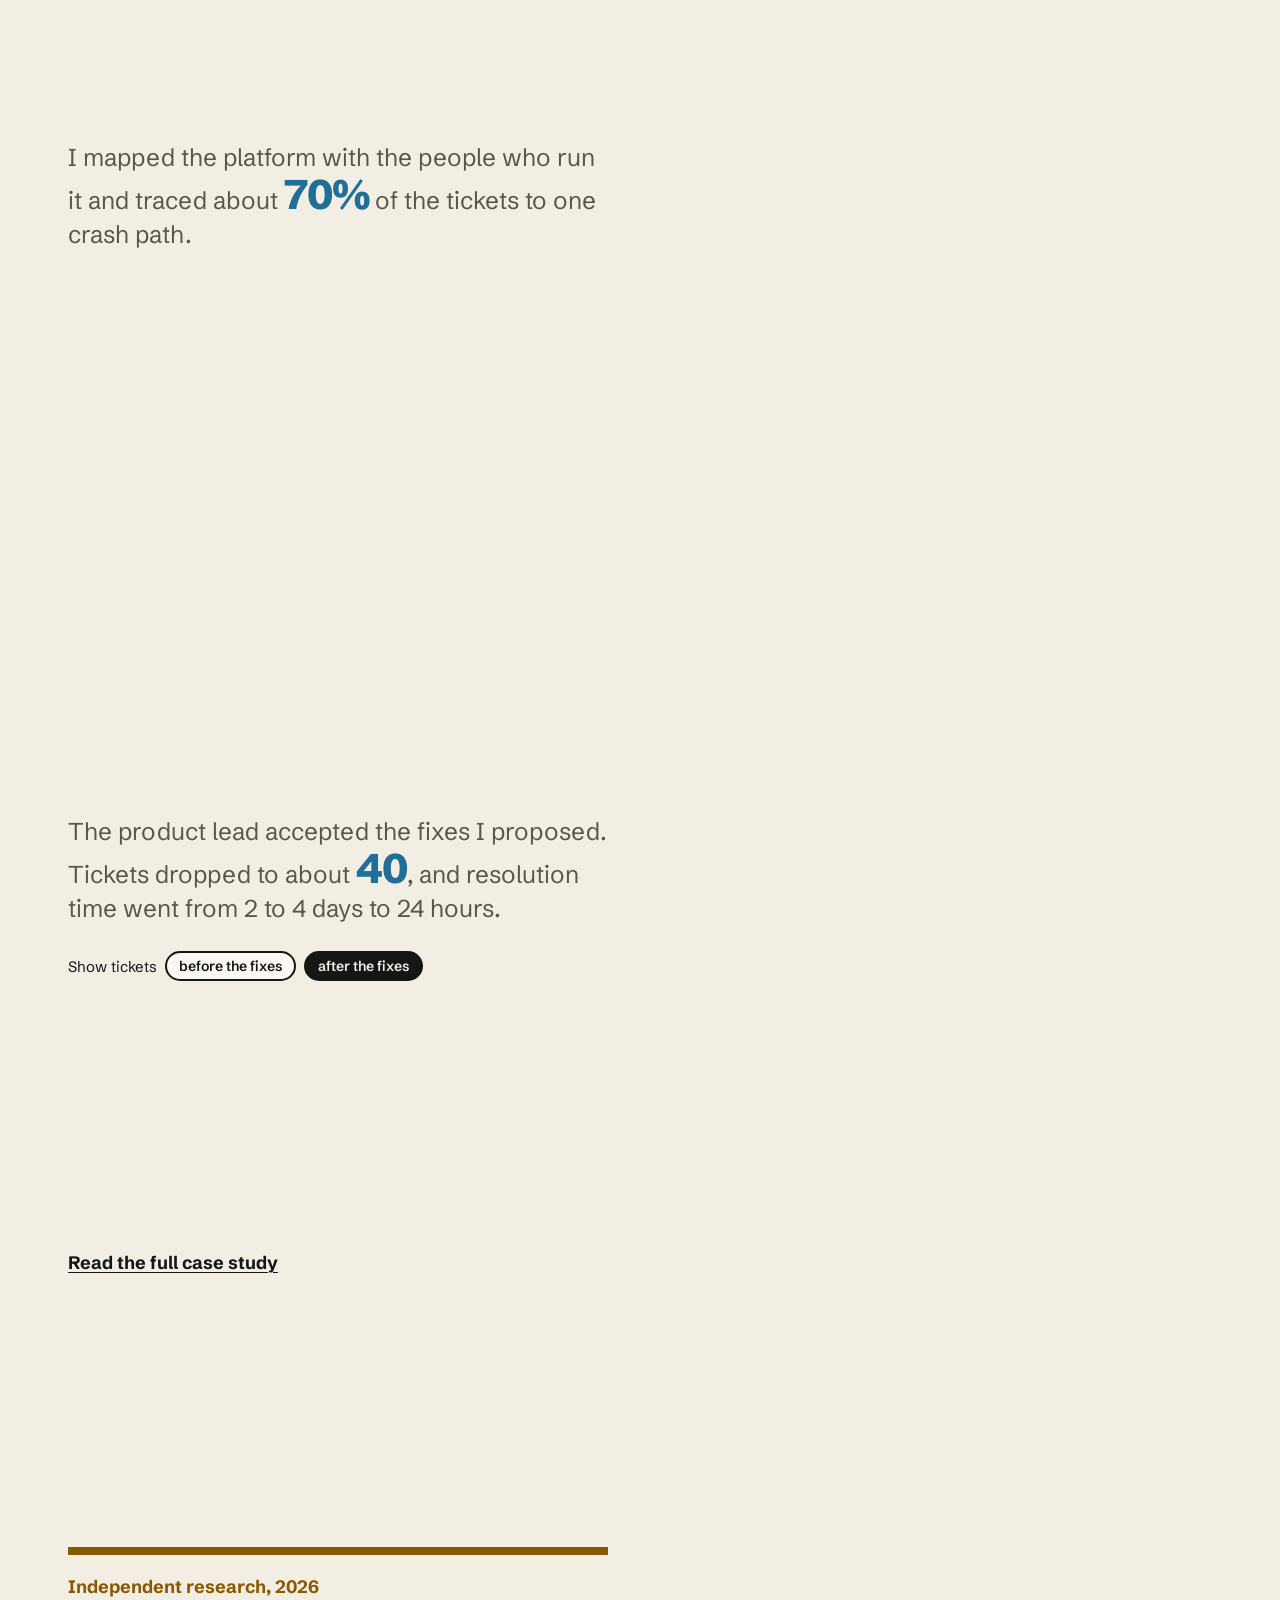
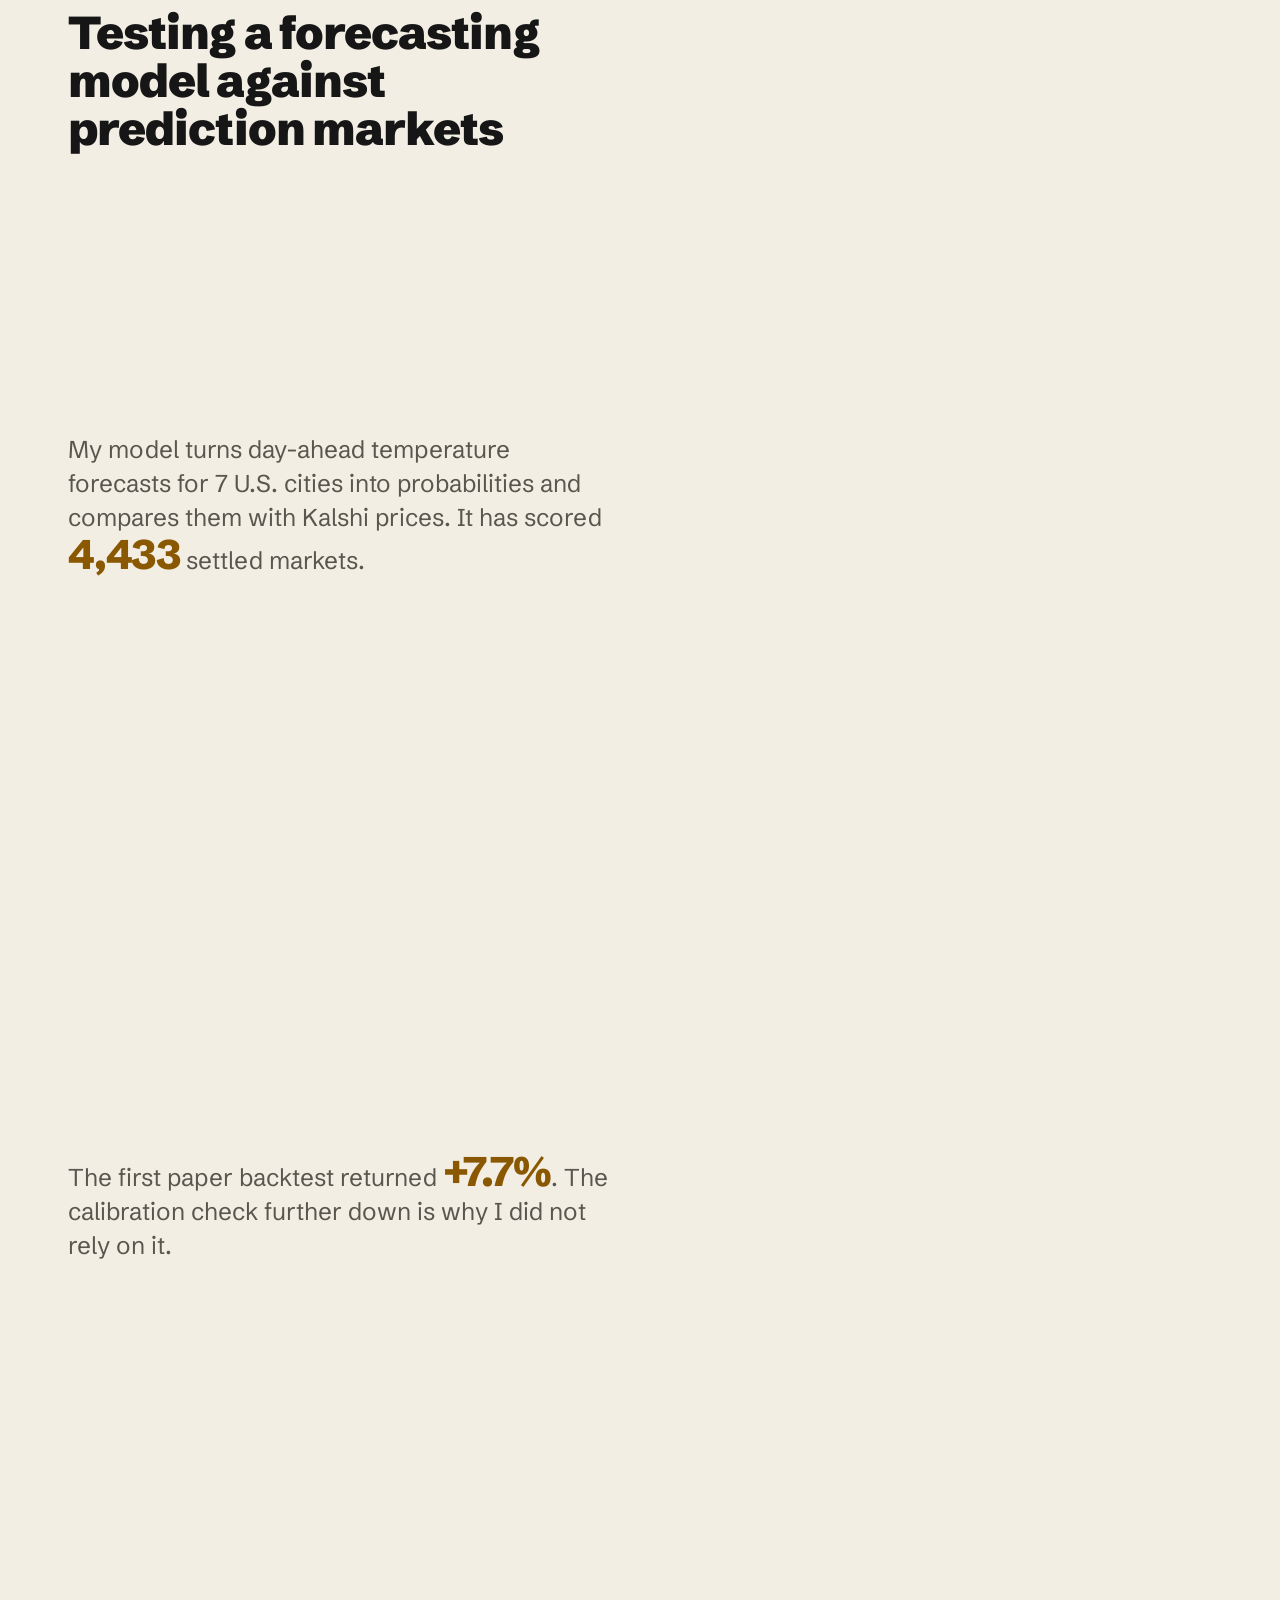
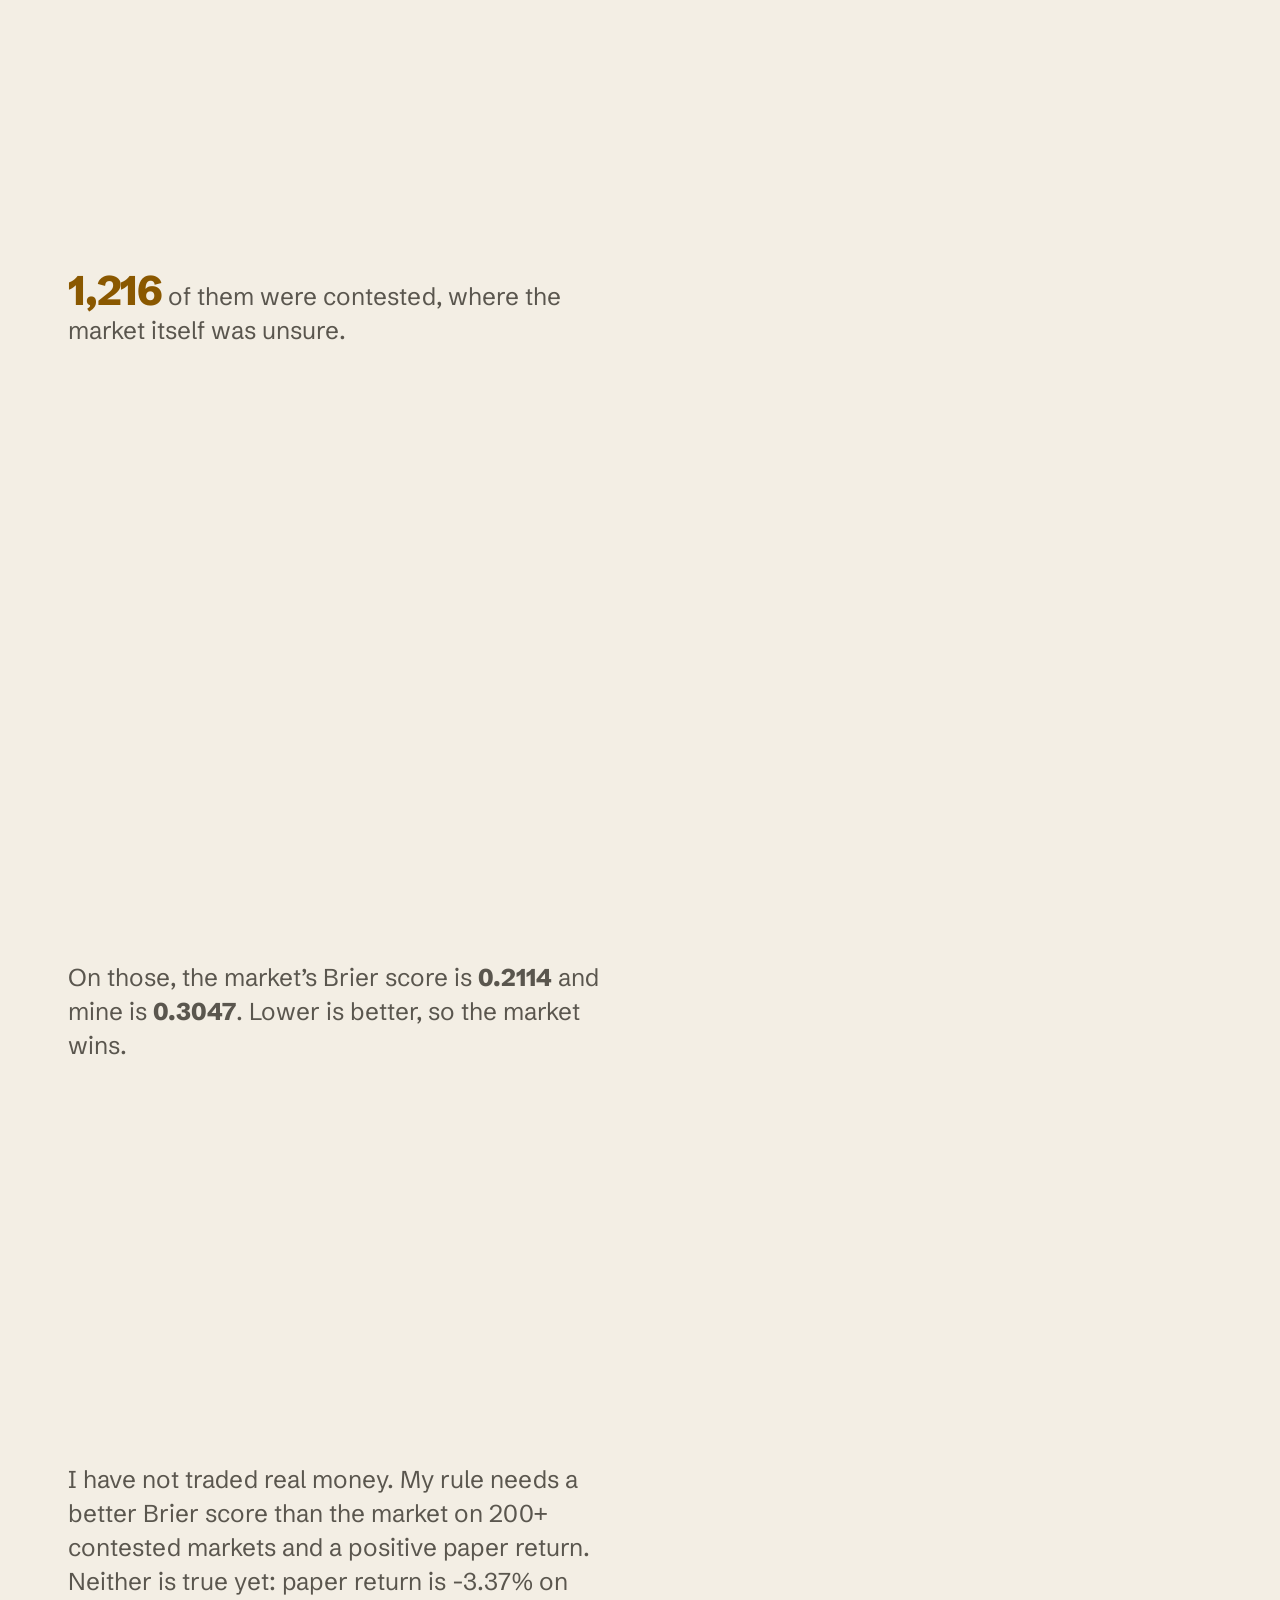
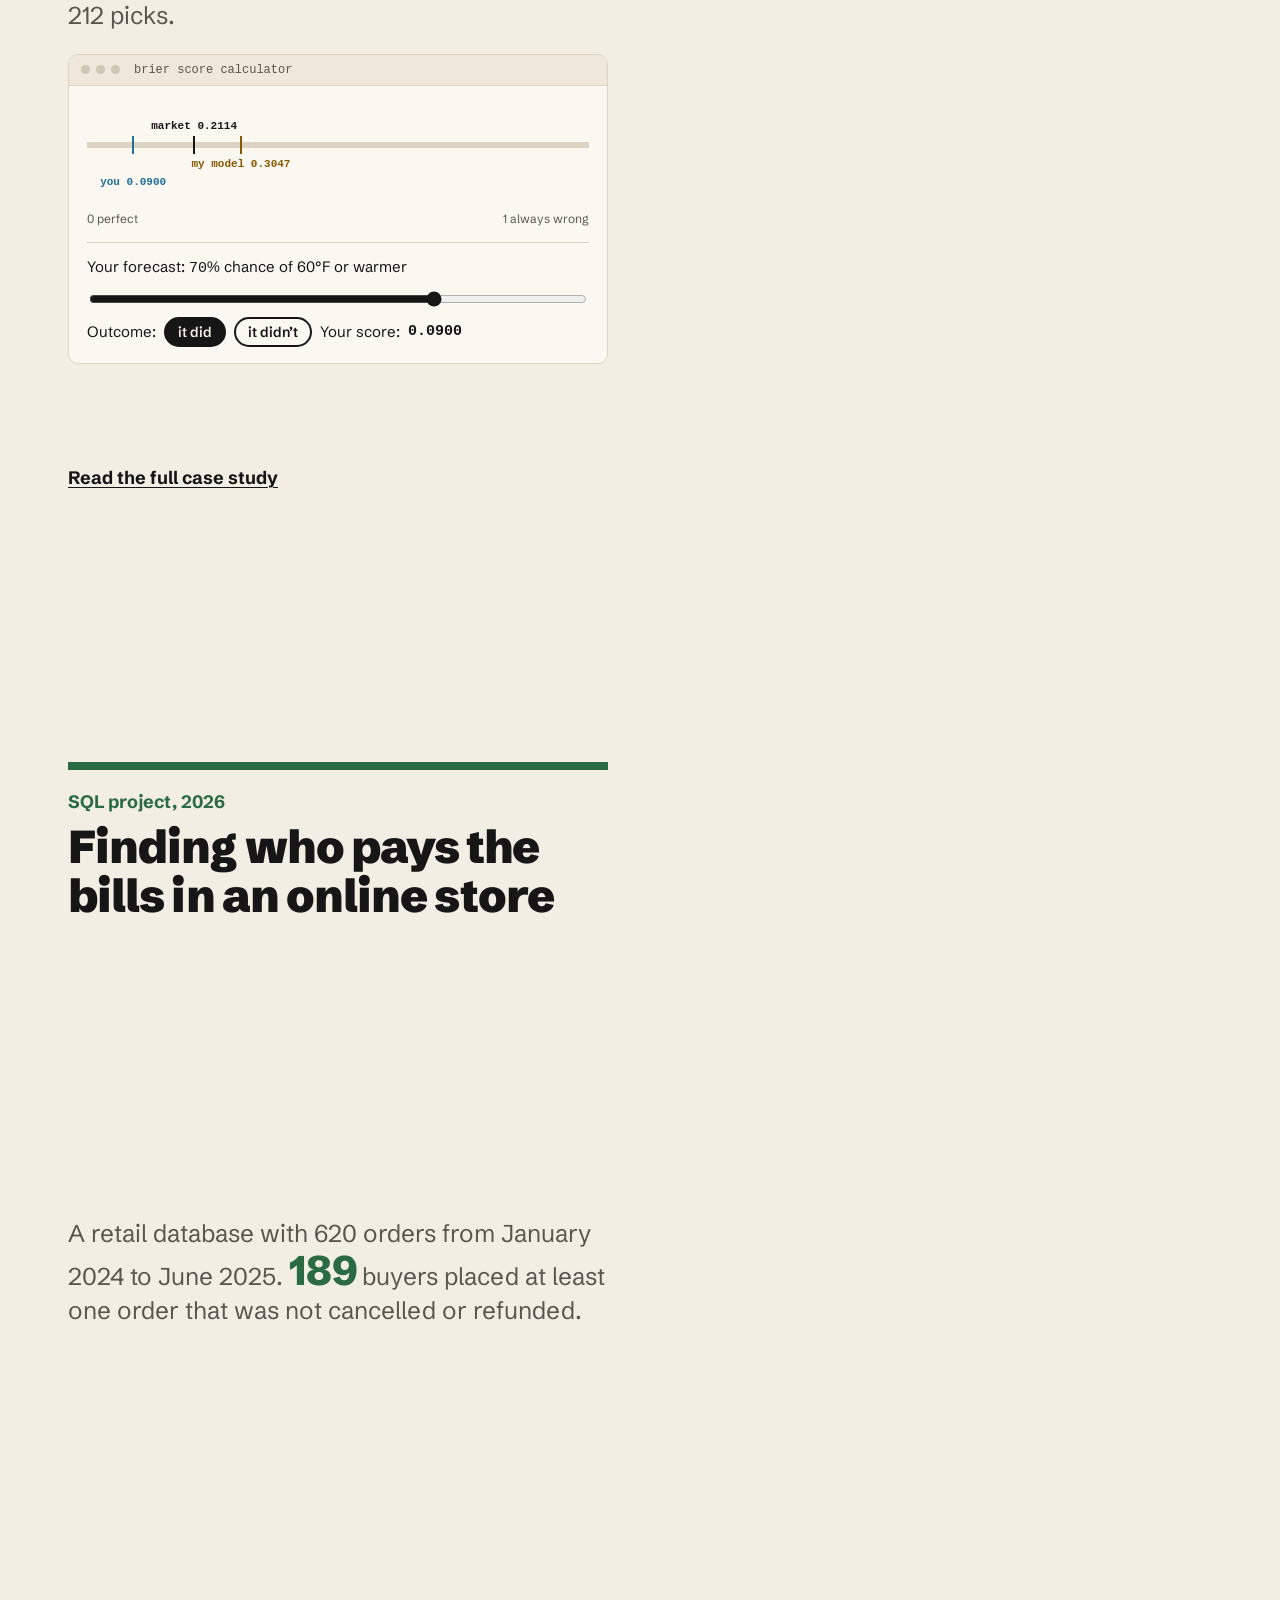
==== commit 7558b795: "feat: add Where the plan went to the Finance and Data lanes" ====
--- a/index.html
+++ b/index.html
@@ -9,8 +9,8 @@
 <meta property="og:type" content="website">
 <meta property="og:title" content="TJ Jammalamadaka | Analyst: finance, data, supply chain, AI">
 <meta property="og:description" content="Analyst portfolio sorted by role: finance, data, supply chain and AI. Coca-Cola, Quadcore and independent research. Graduating June 2027.">
-<meta property="og:url" content="https://tarang-tj.github.io/portfolio/">
-<meta property="og:image" content="https://tarang-tj.github.io/portfolio/img/og.png">
+<meta property="og:url" content="https://tarangj.com/portfolio/">
+<meta property="og:image" content="https://tarangj.com/portfolio/img/og.png">
 <meta property="og:image:width" content="1200">
 <meta property="og:image:height" content="630">
 <meta name="twitter:card" content="summary_large_image">
@@ -39,8 +39,8 @@
   <h2 class="sec-title">Pick the role you are hiring for</h2>
   <p class="sec-sub">Each tab shows the projects that prove that kind of work. Some projects sit in more than one lane. Every tab has its own link you can share.</p>
   <div class="tabs" role="tablist" aria-label="Work by role">
-    <button type="button" role="tab" id="all" aria-selected="true" aria-controls="lens-panel" data-lane="all">All work <small>17</small></button>
-    <button type="button" role="tab" id="finance" aria-selected="false" aria-controls="lens-panel" tabindex="-1" data-lane="finance" data-hue="green" style="--hue:var(--green)">Finance <small>6</small></button><button type="button" role="tab" id="data" aria-selected="false" aria-controls="lens-panel" tabindex="-1" data-lane="data" data-hue="blue" style="--hue:var(--blue)">Data <small>9</small></button><button type="button" role="tab" id="supply-chain" aria-selected="false" aria-controls="lens-panel" tabindex="-1" data-lane="supply-chain" data-hue="gold" style="--hue:var(--gold)">Supply chain <small>5</small></button><button type="button" role="tab" id="ai" aria-selected="false" aria-controls="lens-panel" tabindex="-1" data-lane="ai" data-hue="red" style="--hue:var(--red)">AI <small>5</small></button>
+    <button type="button" role="tab" id="all" aria-selected="true" aria-controls="lens-panel" data-lane="all">All work <small>18</small></button>
+    <button type="button" role="tab" id="finance" aria-selected="false" aria-controls="lens-panel" tabindex="-1" data-lane="finance" data-hue="green" style="--hue:var(--green)">Finance <small>7</small></button><button type="button" role="tab" id="data" aria-selected="false" aria-controls="lens-panel" tabindex="-1" data-lane="data" data-hue="blue" style="--hue:var(--blue)">Data <small>10</small></button><button type="button" role="tab" id="supply-chain" aria-selected="false" aria-controls="lens-panel" tabindex="-1" data-lane="supply-chain" data-hue="gold" style="--hue:var(--gold)">Supply chain <small>5</small></button><button type="button" role="tab" id="ai" aria-selected="false" aria-controls="lens-panel" tabindex="-1" data-lane="ai" data-hue="red" style="--hue:var(--red)">AI <small>5</small></button>
   </div>
   <p class="sr-only" aria-live="polite" data-lens-status></p>
   <div id="lens-panel" role="tabpanel" aria-labelledby="all">
@@ -81,6 +81,14 @@
   <p class="p-line">As Treasurer I check each club&rsquo;s purchase request against its quote, invoice or cart, line by line, before it goes to a vote. The allocation covers 95+ organizations.</p>
   <ul class="p-tags"><li class="lane-tag" style="--hue:var(--green)">Finance</li><li>Budget review</li><li>Excel</li><li>Funding policy</li></ul>
   <p class="links"></p>
+</article><article class="pcard" id="p-plan-went" data-lanes="finance data" data-hue="var(--green)" style="--hue:var(--green)">
+  
+  <p class="p-org">Independent research, 2026</p>
+  <h3>Where the plan went</h3>
+  <p class="p-metric"><b>98%+</b><span>of each large profit miss covered by disclosed program charges</span></p>
+  <p class="p-line">Plan, forecast and actual for Lockheed, Northrop, RTX and L3Harris, rebuilt from 299 SEC filings as a planning cube on Databricks. In the four years segment profit missed plan by more than $300M, losses tied to named programs covered at least 98% of each miss, and the outlook never came down before the charge was booked.</p>
+  <ul class="p-tags"><li class="lane-tag" style="--hue:var(--green)">Finance</li><li class="lane-tag" style="--hue:var(--blue)">Data</li><li>Databricks</li><li>SQL</li><li>Python</li><li>Excel</li></ul>
+  <p class="links"><a href="https://tarangj.com/where-the-plan-went/" target="_blank" rel="noopener noreferrer">Findings</a><a href="https://github.com/tarang-tj/where-the-plan-went" target="_blank" rel="noopener noreferrer">Code</a></p>
 </article><article class="pcard" id="p-cartier" data-lanes="finance" data-hue="var(--green)" style="--hue:var(--green)">
   
   <p class="p-org">Team Cartier, team project</p>
@@ -88,7 +96,7 @@
   <p class="p-metric"><b>25+</b><span>expense categories broken out</span></p>
   <p class="p-line">A FY2024 wholesale-distribution P&amp;L: forecast vs actual by channel, budget variance and working capital. I built the P&amp;L waterfall and broke out the expense categories. Figures are the case dataset.</p>
   <ul class="p-tags"><li class="lane-tag" style="--hue:var(--green)">Finance</li><li>Excel</li><li>Chart.js</li><li>Variance analysis</li></ul>
-  <p class="links"><a href="https://tarang-tj.github.io/team-cartier-dashboard/" target="_blank" rel="noopener noreferrer">Dashboard</a></p>
+  <p class="links"><a href="https://tarangj.com/team-cartier-dashboard/" target="_blank" rel="noopener noreferrer">Dashboard</a></p>
 </article><article class="pcard" id="p-aero-spend" data-lanes="supply-chain finance data" data-hue="var(--gold)" style="--hue:var(--gold)">
   
   <p class="p-org">Independent research, 2026</p>
@@ -96,7 +104,7 @@
   <p class="p-metric"><b>$499.4B</b><span>of DoD aerospace spend, FY2021 to 2025</span></p>
   <p class="p-line">Every NASA contract transaction plus DoD aerospace manufacturing (NAICS 3364) from USAspending, rolled up to parent companies. Lockheed Martin&rsquo;s share goes from 21% as listed to 43% rolled up, and 87% of DoD aerospace dollars were not competed.</p>
   <ul class="p-tags"><li class="lane-tag" style="--hue:var(--gold)">Supply chain</li><li class="lane-tag" style="--hue:var(--green)">Finance</li><li class="lane-tag" style="--hue:var(--blue)">Data</li><li>Python</li><li>DuckDB</li><li>SQL</li><li>USAspending API</li></ul>
-  <p class="links"><a href="https://tarang-tj.github.io/aero-supplier-spend/" target="_blank" rel="noopener noreferrer">Live findings</a><a href="https://github.com/tarang-tj/aero-supplier-spend" target="_blank" rel="noopener noreferrer">Code</a></p>
+  <p class="links"><a href="https://tarangj.com/aero-supplier-spend/" target="_blank" rel="noopener noreferrer">Live findings</a><a href="https://github.com/tarang-tj/aero-supplier-spend" target="_blank" rel="noopener noreferrer">Code</a></p>
 </article><article class="pcard" id="p-p2p" data-lanes="supply-chain finance" data-hue="var(--gold)" style="--hue:var(--gold)">
   
   <p class="p-org">Independent research, 2026</p>
@@ -104,7 +112,7 @@
   <p class="p-metric"><b>3,693</b><span>PO items invoiced before the PO existed</span></p>
   <p class="p-line">Fourteen purchase-to-pay controls run on a public log of 251,734 PO items. 1.47% of items had an invoice dated before the PO, and 2,526 had one person both record and clear the same invoice.</p>
   <ul class="p-tags"><li class="lane-tag" style="--hue:var(--gold)">Supply chain</li><li class="lane-tag" style="--hue:var(--green)">Finance</li><li>Python</li><li>pandas</li><li>Process mining</li><li>Audit controls</li></ul>
-  <p class="links"><a href="https://tarang-tj.github.io/p2p-match-audit/" target="_blank" rel="noopener noreferrer">Run the audit</a><a href="https://github.com/tarang-tj/p2p-match-audit" target="_blank" rel="noopener noreferrer">Code</a></p>
+  <p class="links"><a href="https://tarangj.com/p2p-match-audit/" target="_blank" rel="noopener noreferrer">Run the audit</a><a href="https://github.com/tarang-tj/p2p-match-audit" target="_blank" rel="noopener noreferrer">Code</a></p>
 </article><article class="pcard" id="p-bullwhip" data-lanes="supply-chain data" data-hue="var(--gold)" style="--hue:var(--gold)">
   
   <p class="p-org">Independent research, 2026</p>
@@ -112,7 +120,7 @@
   <p class="p-metric"><b>44</b><span>industries tested on Census data through 2025</span></p>
   <p class="p-line">A replication of a well-known bullwhip study. With seasonality kept, no retail industry amplifies demand. Remove seasonality and 82% of retail cells appear to, so the method can manufacture the effect.</p>
   <ul class="p-tags"><li class="lane-tag" style="--hue:var(--gold)">Supply chain</li><li class="lane-tag" style="--hue:var(--blue)">Data</li><li>Python</li><li>Census data</li><li>Bootstrap tests</li></ul>
-  <p class="links"><a href="https://tarang-tj.github.io/bullwhip-audit/" target="_blank" rel="noopener noreferrer">Memo and charts</a><a href="https://github.com/tarang-tj/bullwhip-audit" target="_blank" rel="noopener noreferrer">Code</a></p>
+  <p class="links"><a href="https://tarangj.com/bullwhip-audit/" target="_blank" rel="noopener noreferrer">Memo and charts</a><a href="https://github.com/tarang-tj/bullwhip-audit" target="_blank" rel="noopener noreferrer">Code</a></p>
 </article><article class="pcard" id="p-first-flight" data-lanes="supply-chain data" data-hue="var(--gold)" style="--hue:var(--gold)">
   
   <p class="p-org">Independent build, 2026</p>
@@ -120,7 +128,7 @@
   <p class="p-metric"><b>624 of 774</b><span>737 deliveries seen as first flights</span></p>
   <p class="p-line">A 3D Puget Sound where every new Boeing jet&rsquo;s first flight replays from public flight-tracking history, with a ledger that compares the sky count with Boeing&rsquo;s reported deliveries over 647 days.</p>
   <ul class="p-tags"><li class="lane-tag" style="--hue:var(--gold)">Supply chain</li><li class="lane-tag" style="--hue:var(--blue)">Data</li><li>Python</li><li>three.js</li><li>ADS-B data</li></ul>
-  <p class="links"><a href="https://tarang-tj.github.io/first-flight/" target="_blank" rel="noopener noreferrer">Explore it</a><a href="https://github.com/tarang-tj/first-flight" target="_blank" rel="noopener noreferrer">Code</a></p>
+  <p class="links"><a href="https://tarangj.com/first-flight/" target="_blank" rel="noopener noreferrer">Explore it</a><a href="https://github.com/tarang-tj/first-flight" target="_blank" rel="noopener noreferrer">Code</a></p>
 </article><article class="pcard" id="p-overhead" data-lanes="supply-chain" data-hue="var(--gold)" style="--hue:var(--gold)">
   
   <p class="p-org">Independent build, 2026</p>
@@ -128,7 +136,7 @@
   <p class="p-metric"><b>16,896</b><span>active satellites in the feed at last check</span></p>
   <p class="p-line">Every active satellite over you, with Amazon Leo and Starlink shown as a production line: factory, launch, orbit raising, on station, retired. Both factories are a short drive from campus.</p>
   <ul class="p-tags"><li class="lane-tag" style="--hue:var(--gold)">Supply chain</li><li>JavaScript</li><li>three.js</li><li>CelesTrak data</li></ul>
-  <p class="links"><a href="https://tarang-tj.github.io/overhead/" target="_blank" rel="noopener noreferrer">Look up</a><a href="https://github.com/tarang-tj/overhead" target="_blank" rel="noopener noreferrer">Code</a></p>
+  <p class="links"><a href="https://tarangj.com/overhead/" target="_blank" rel="noopener noreferrer">Look up</a><a href="https://github.com/tarang-tj/overhead" target="_blank" rel="noopener noreferrer">Code</a></p>
 </article><article class="pcard" id="p-kalshi" data-lanes="data finance" data-hue="var(--blue)" style="--hue:var(--blue)">
   
   <p class="p-org">Independent research, 2026</p>
@@ -152,7 +160,7 @@
   <p class="p-metric"><b>7</b><span>live indicators from FRED</span></p>
   <p class="p-line">Seven live indicators from the Federal Reserve&rsquo;s FRED API in Python and Streamlit, with recessions shaded.</p>
   <ul class="p-tags"><li class="lane-tag" style="--hue:var(--green)">Finance</li><li class="lane-tag" style="--hue:var(--blue)">Data</li><li>Python</li><li>Streamlit</li><li>FRED API</li></ul>
-  <p class="links"><a href="https://tarang-tj.github.io/economic-pulse-dashboard/" target="_blank" rel="noopener noreferrer">Dashboard</a><a href="https://github.com/tarang-tj/economic-pulse-dashboard" target="_blank" rel="noopener noreferrer">Code</a></p>
+  <p class="links"><a href="https://tarangj.com/economic-pulse-dashboard/" target="_blank" rel="noopener noreferrer">Dashboard</a><a href="https://github.com/tarang-tj/economic-pulse-dashboard" target="_blank" rel="noopener noreferrer">Code</a></p>
 </article><article class="pcard" id="p-wa-housing" data-lanes="data" data-hue="var(--blue)" style="--hue:var(--blue)">
   
   <p class="p-org">Independent study</p>
@@ -160,7 +168,7 @@
   <p class="p-metric"><b>9</b><span>years of rent, income and vacancy data</span></p>
   <p class="p-line">Nine years of rent, income, vacancy and homelessness data, modeled in R and published in Tableau.</p>
   <ul class="p-tags"><li class="lane-tag" style="--hue:var(--blue)">Data</li><li>R</li><li>Tableau</li></ul>
-  <p class="links"><a href="https://tarang-tj.github.io/wa-housing-homelessness/" target="_blank" rel="noopener noreferrer">Report</a><a href="https://github.com/tarang-tj/wa-housing-homelessness" target="_blank" rel="noopener noreferrer">Code</a></p>
+  <p class="links"><a href="https://tarangj.com/wa-housing-homelessness/" target="_blank" rel="noopener noreferrer">Report</a><a href="https://github.com/tarang-tj/wa-housing-homelessness" target="_blank" rel="noopener noreferrer">Code</a></p>
 </article><article class="pcard" id="p-ragproof" data-lanes="ai" data-hue="var(--red)" style="--hue:var(--red)">
   
   <p class="p-org">Open source</p>
@@ -199,7 +207,7 @@
     <summary>Where each project sits</summary>
     <div class="pmap-wrap"><table>
       <thead><tr><th scope="col">Project</th><th scope="col" data-col="finance">Finance</th><th scope="col" data-col="data">Data</th><th scope="col" data-col="supply-chain">Supply chain</th><th scope="col" data-col="ai">AI</th></tr></thead>
-      <tbody><tr data-lanes="ai data"><th scope="row"><a href="#p-coca-cola">Replacing a manual data pull</a></th><td data-col="finance"></td><td data-col="data"><span class="dot" style="--hue:var(--blue)" role="img" aria-label="Data"></span></td><td data-col="supply-chain"></td><td data-col="ai"><span class="dot" style="--hue:var(--red)" role="img" aria-label="AI"></span></td></tr><tr data-lanes="data"><th scope="row"><a href="#p-quadcore">Cutting support tickets</a></th><td data-col="finance"></td><td data-col="data"><span class="dot" style="--hue:var(--blue)" role="img" aria-label="Data"></span></td><td data-col="supply-chain"></td><td data-col="ai"></td></tr><tr data-lanes="finance"><th scope="row"><a href="#p-treasurer">Reviewing a $200K+ student budget</a></th><td data-col="finance"><span class="dot" style="--hue:var(--green)" role="img" aria-label="Finance"></span></td><td data-col="data"></td><td data-col="supply-chain"></td><td data-col="ai"></td></tr><tr data-lanes="finance"><th scope="row"><a href="#p-cartier">Forecast vs actual P&amp;L</a></th><td data-col="finance"><span class="dot" style="--hue:var(--green)" role="img" aria-label="Finance"></span></td><td data-col="data"></td><td data-col="supply-chain"></td><td data-col="ai"></td></tr><tr data-lanes="supply-chain finance data"><th scope="row"><a href="#p-aero-spend">Who really gets aerospace contract dollars</a></th><td data-col="finance"><span class="dot" style="--hue:var(--green)" role="img" aria-label="Finance"></span></td><td data-col="data"><span class="dot" style="--hue:var(--blue)" role="img" aria-label="Data"></span></td><td data-col="supply-chain"><span class="dot" style="--hue:var(--gold)" role="img" aria-label="Supply chain"></span></td><td data-col="ai"></td></tr><tr data-lanes="supply-chain finance"><th scope="row"><a href="#p-p2p">Three-way match audit of a real ERP log</a></th><td data-col="finance"><span class="dot" style="--hue:var(--green)" role="img" aria-label="Finance"></span></td><td data-col="data"></td><td data-col="supply-chain"><span class="dot" style="--hue:var(--gold)" role="img" aria-label="Supply chain"></span></td><td data-col="ai"></td></tr><tr data-lanes="supply-chain data"><th scope="row"><a href="#p-bullwhip">Testing the bullwhip effect</a></th><td data-col="finance"></td><td data-col="data"><span class="dot" style="--hue:var(--blue)" role="img" aria-label="Data"></span></td><td data-col="supply-chain"><span class="dot" style="--hue:var(--gold)" role="img" aria-label="Supply chain"></span></td><td data-col="ai"></td></tr><tr data-lanes="supply-chain data"><th scope="row"><a href="#p-first-flight">Seeing Boeing&rsquo;s production rate from the sky</a></th><td data-col="finance"></td><td data-col="data"><span class="dot" style="--hue:var(--blue)" role="img" aria-label="Data"></span></td><td data-col="supply-chain"><span class="dot" style="--hue:var(--gold)" role="img" aria-label="Supply chain"></span></td><td data-col="ai"></td></tr><tr data-lanes="supply-chain"><th scope="row"><a href="#p-overhead">Satellites as a supply chain</a></th><td data-col="finance"></td><td data-col="data"></td><td data-col="supply-chain"><span class="dot" style="--hue:var(--gold)" role="img" aria-label="Supply chain"></span></td><td data-col="ai"></td></tr><tr data-lanes="data finance"><th scope="row"><a href="#p-kalshi">Forecasting weather prediction markets</a></th><td data-col="finance"><span class="dot" style="--hue:var(--green)" role="img" aria-label="Finance"></span></td><td data-col="data"><span class="dot" style="--hue:var(--blue)" role="img" aria-label="Data"></span></td><td data-col="supply-chain"></td><td data-col="ai"></td></tr><tr data-lanes="data"><th scope="row"><a href="#p-retail-sql">Segmenting store customers in SQL</a></th><td data-col="finance"></td><td data-col="data"><span class="dot" style="--hue:var(--blue)" role="img" aria-label="Data"></span></td><td data-col="supply-chain"></td><td data-col="ai"></td></tr><tr data-lanes="finance data"><th scope="row"><a href="#p-econ-pulse">Economic Pulse dashboard</a></th><td data-col="finance"><span class="dot" style="--hue:var(--green)" role="img" aria-label="Finance"></span></td><td data-col="data"><span class="dot" style="--hue:var(--blue)" role="img" aria-label="Data"></span></td><td data-col="supply-chain"></td><td data-col="ai"></td></tr><tr data-lanes="data"><th scope="row"><a href="#p-wa-housing">Washington housing and homelessness</a></th><td data-col="finance"></td><td data-col="data"><span class="dot" style="--hue:var(--blue)" role="img" aria-label="Data"></span></td><td data-col="supply-chain"></td><td data-col="ai"></td></tr><tr data-lanes="ai"><th scope="row"><a href="#p-ragproof">ragproof</a></th><td data-col="finance"></td><td data-col="data"></td><td data-col="supply-chain"></td><td data-col="ai"><span class="dot" style="--hue:var(--red)" role="img" aria-label="AI"></span></td></tr><tr data-lanes="ai"><th scope="row"><a href="#p-autoappli">AutoAppli</a></th><td data-col="finance"></td><td data-col="data"></td><td data-col="supply-chain"></td><td data-col="ai"><span class="dot" style="--hue:var(--red)" role="img" aria-label="AI"></span></td></tr><tr data-lanes="ai"><th scope="row"><a href="#p-syllabusai">SyllabusAI</a></th><td data-col="finance"></td><td data-col="data"></td><td data-col="supply-chain"></td><td data-col="ai"><span class="dot" style="--hue:var(--red)" role="img" aria-label="AI"></span></td></tr><tr data-lanes="ai"><th scope="row"><a href="#p-ptcg">A card-game playing agent</a></th><td data-col="finance"></td><td data-col="data"></td><td data-col="supply-chain"></td><td data-col="ai"><span class="dot" style="--hue:var(--red)" role="img" aria-label="AI"></span></td></tr></tbody>
+      <tbody><tr data-lanes="ai data"><th scope="row"><a href="#p-coca-cola">Replacing a manual data pull</a></th><td data-col="finance"></td><td data-col="data"><span class="dot" style="--hue:var(--blue)" role="img" aria-label="Data"></span></td><td data-col="supply-chain"></td><td data-col="ai"><span class="dot" style="--hue:var(--red)" role="img" aria-label="AI"></span></td></tr><tr data-lanes="data"><th scope="row"><a href="#p-quadcore">Cutting support tickets</a></th><td data-col="finance"></td><td data-col="data"><span class="dot" style="--hue:var(--blue)" role="img" aria-label="Data"></span></td><td data-col="supply-chain"></td><td data-col="ai"></td></tr><tr data-lanes="finance"><th scope="row"><a href="#p-treasurer">Reviewing a $200K+ student budget</a></th><td data-col="finance"><span class="dot" style="--hue:var(--green)" role="img" aria-label="Finance"></span></td><td data-col="data"></td><td data-col="supply-chain"></td><td data-col="ai"></td></tr><tr data-lanes="finance data"><th scope="row"><a href="#p-plan-went">Where the plan went</a></th><td data-col="finance"><span class="dot" style="--hue:var(--green)" role="img" aria-label="Finance"></span></td><td data-col="data"><span class="dot" style="--hue:var(--blue)" role="img" aria-label="Data"></span></td><td data-col="supply-chain"></td><td data-col="ai"></td></tr><tr data-lanes="finance"><th scope="row"><a href="#p-cartier">Forecast vs actual P&amp;L</a></th><td data-col="finance"><span class="dot" style="--hue:var(--green)" role="img" aria-label="Finance"></span></td><td data-col="data"></td><td data-col="supply-chain"></td><td data-col="ai"></td></tr><tr data-lanes="supply-chain finance data"><th scope="row"><a href="#p-aero-spend">Who really gets aerospace contract dollars</a></th><td data-col="finance"><span class="dot" style="--hue:var(--green)" role="img" aria-label="Finance"></span></td><td data-col="data"><span class="dot" style="--hue:var(--blue)" role="img" aria-label="Data"></span></td><td data-col="supply-chain"><span class="dot" style="--hue:var(--gold)" role="img" aria-label="Supply chain"></span></td><td data-col="ai"></td></tr><tr data-lanes="supply-chain finance"><th scope="row"><a href="#p-p2p">Three-way match audit of a real ERP log</a></th><td data-col="finance"><span class="dot" style="--hue:var(--green)" role="img" aria-label="Finance"></span></td><td data-col="data"></td><td data-col="supply-chain"><span class="dot" style="--hue:var(--gold)" role="img" aria-label="Supply chain"></span></td><td data-col="ai"></td></tr><tr data-lanes="supply-chain data"><th scope="row"><a href="#p-bullwhip">Testing the bullwhip effect</a></th><td data-col="finance"></td><td data-col="data"><span class="dot" style="--hue:var(--blue)" role="img" aria-label="Data"></span></td><td data-col="supply-chain"><span class="dot" style="--hue:var(--gold)" role="img" aria-label="Supply chain"></span></td><td data-col="ai"></td></tr><tr data-lanes="supply-chain data"><th scope="row"><a href="#p-first-flight">Seeing Boeing&rsquo;s production rate from the sky</a></th><td data-col="finance"></td><td data-col="data"><span class="dot" style="--hue:var(--blue)" role="img" aria-label="Data"></span></td><td data-col="supply-chain"><span class="dot" style="--hue:var(--gold)" role="img" aria-label="Supply chain"></span></td><td data-col="ai"></td></tr><tr data-lanes="supply-chain"><th scope="row"><a href="#p-overhead">Satellites as a supply chain</a></th><td data-col="finance"></td><td data-col="data"></td><td data-col="supply-chain"><span class="dot" style="--hue:var(--gold)" role="img" aria-label="Supply chain"></span></td><td data-col="ai"></td></tr><tr data-lanes="data finance"><th scope="row"><a href="#p-kalshi">Forecasting weather prediction markets</a></th><td data-col="finance"><span class="dot" style="--hue:var(--green)" role="img" aria-label="Finance"></span></td><td data-col="data"><span class="dot" style="--hue:var(--blue)" role="img" aria-label="Data"></span></td><td data-col="supply-chain"></td><td data-col="ai"></td></tr><tr data-lanes="data"><th scope="row"><a href="#p-retail-sql">Segmenting store customers in SQL</a></th><td data-col="finance"></td><td data-col="data"><span class="dot" style="--hue:var(--blue)" role="img" aria-label="Data"></span></td><td data-col="supply-chain"></td><td data-col="ai"></td></tr><tr data-lanes="finance data"><th scope="row"><a href="#p-econ-pulse">Economic Pulse dashboard</a></th><td data-col="finance"><span class="dot" style="--hue:var(--green)" role="img" aria-label="Finance"></span></td><td data-col="data"><span class="dot" style="--hue:var(--blue)" role="img" aria-label="Data"></span></td><td data-col="supply-chain"></td><td data-col="ai"></td></tr><tr data-lanes="data"><th scope="row"><a href="#p-wa-housing">Washington housing and homelessness</a></th><td data-col="finance"></td><td data-col="data"><span class="dot" style="--hue:var(--blue)" role="img" aria-label="Data"></span></td><td data-col="supply-chain"></td><td data-col="ai"></td></tr><tr data-lanes="ai"><th scope="row"><a href="#p-ragproof">ragproof</a></th><td data-col="finance"></td><td data-col="data"></td><td data-col="supply-chain"></td><td data-col="ai"><span class="dot" style="--hue:var(--red)" role="img" aria-label="AI"></span></td></tr><tr data-lanes="ai"><th scope="row"><a href="#p-autoappli">AutoAppli</a></th><td data-col="finance"></td><td data-col="data"></td><td data-col="supply-chain"></td><td data-col="ai"><span class="dot" style="--hue:var(--red)" role="img" aria-label="AI"></span></td></tr><tr data-lanes="ai"><th scope="row"><a href="#p-syllabusai">SyllabusAI</a></th><td data-col="finance"></td><td data-col="data"></td><td data-col="supply-chain"></td><td data-col="ai"><span class="dot" style="--hue:var(--red)" role="img" aria-label="AI"></span></td></tr><tr data-lanes="ai"><th scope="row"><a href="#p-ptcg">A card-game playing agent</a></th><td data-col="finance"></td><td data-col="data"></td><td data-col="supply-chain"></td><td data-col="ai"><span class="dot" style="--hue:var(--red)" role="img" aria-label="AI"></span></td></tr></tbody>
     </table></div>
   </details>
 </section>
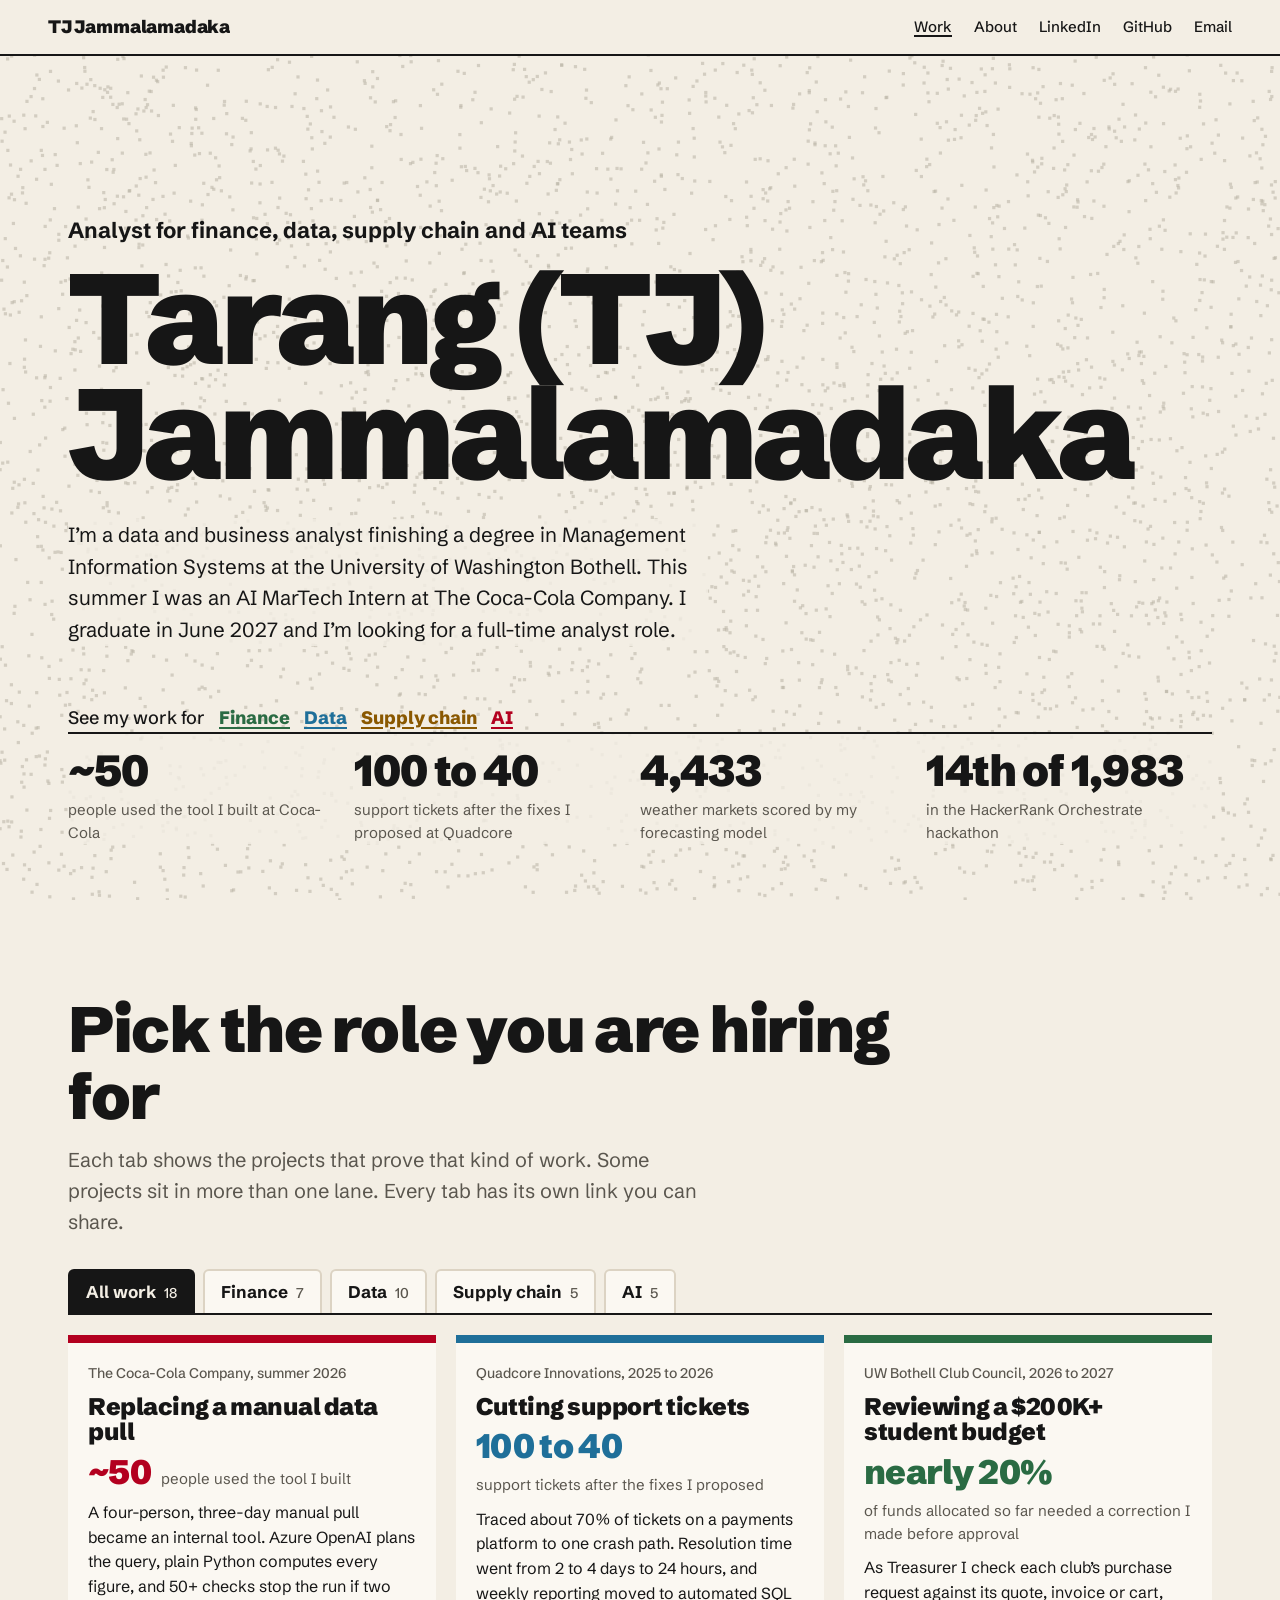
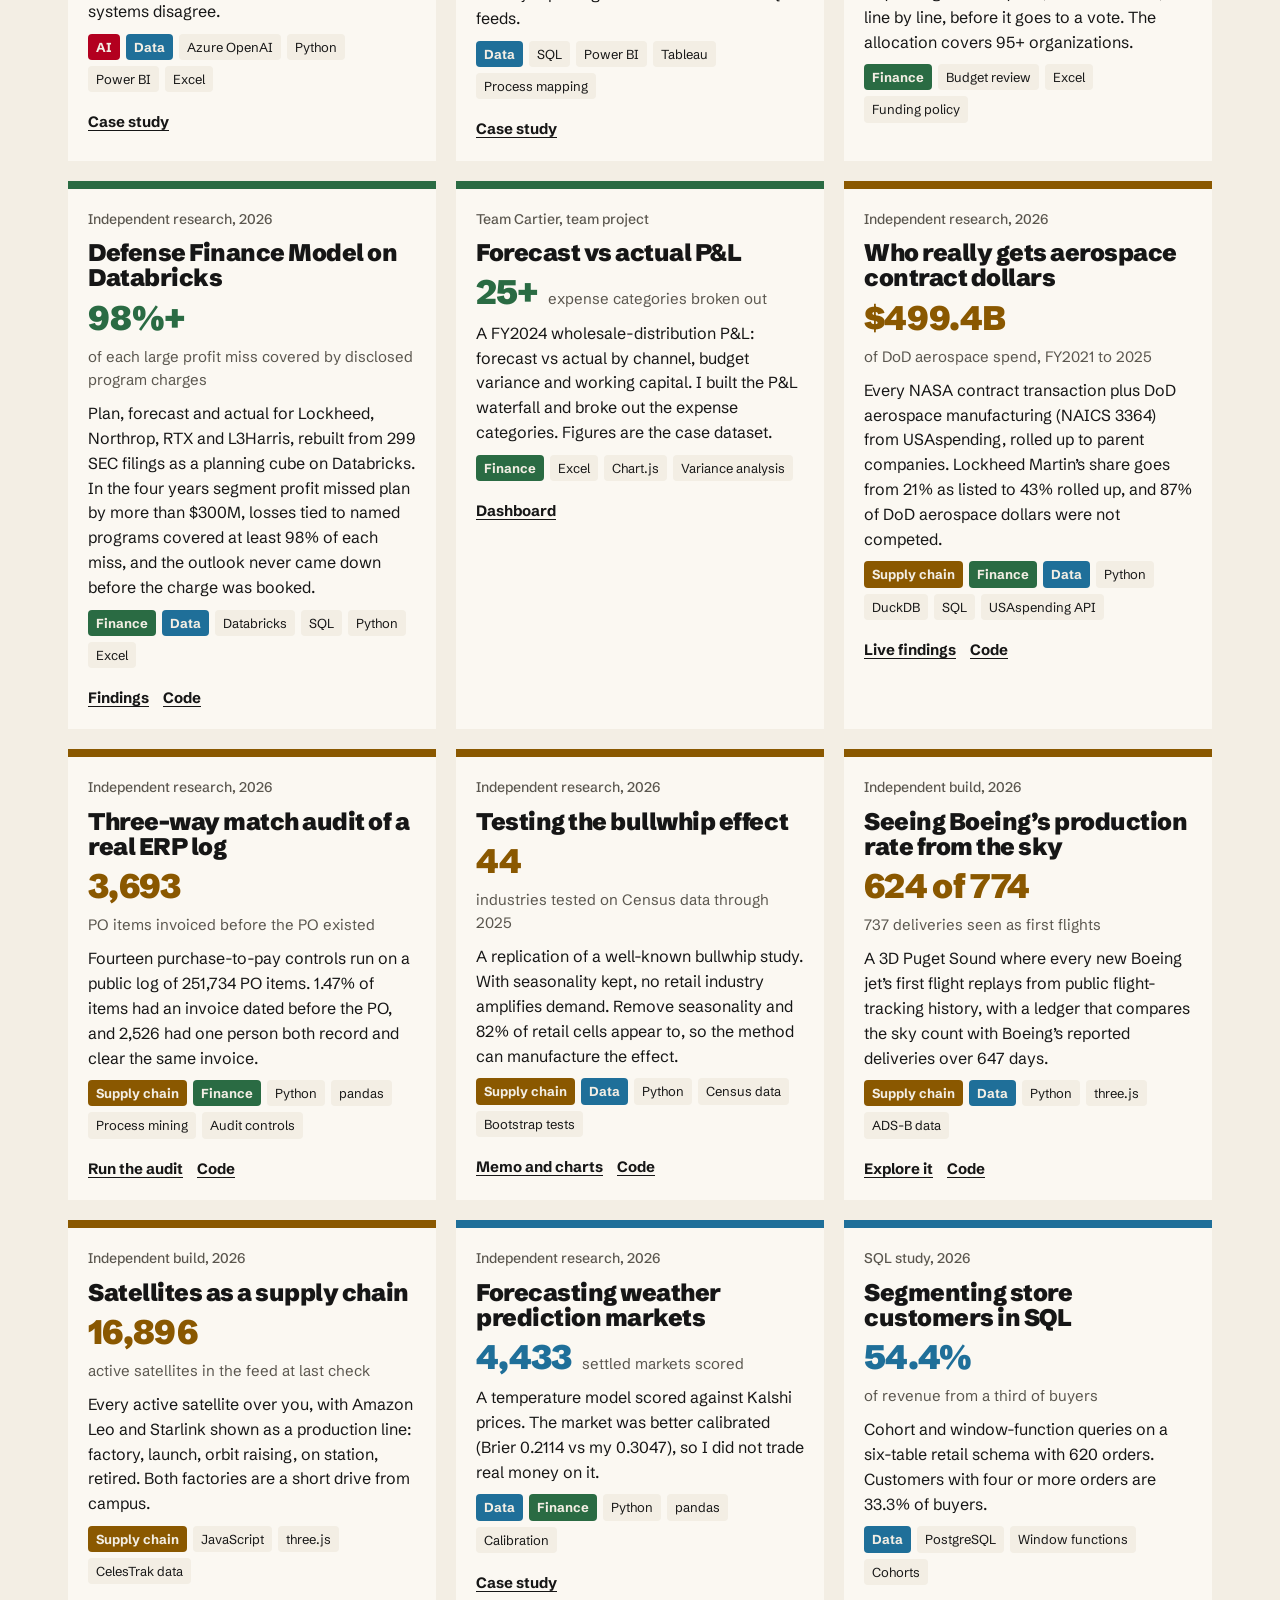
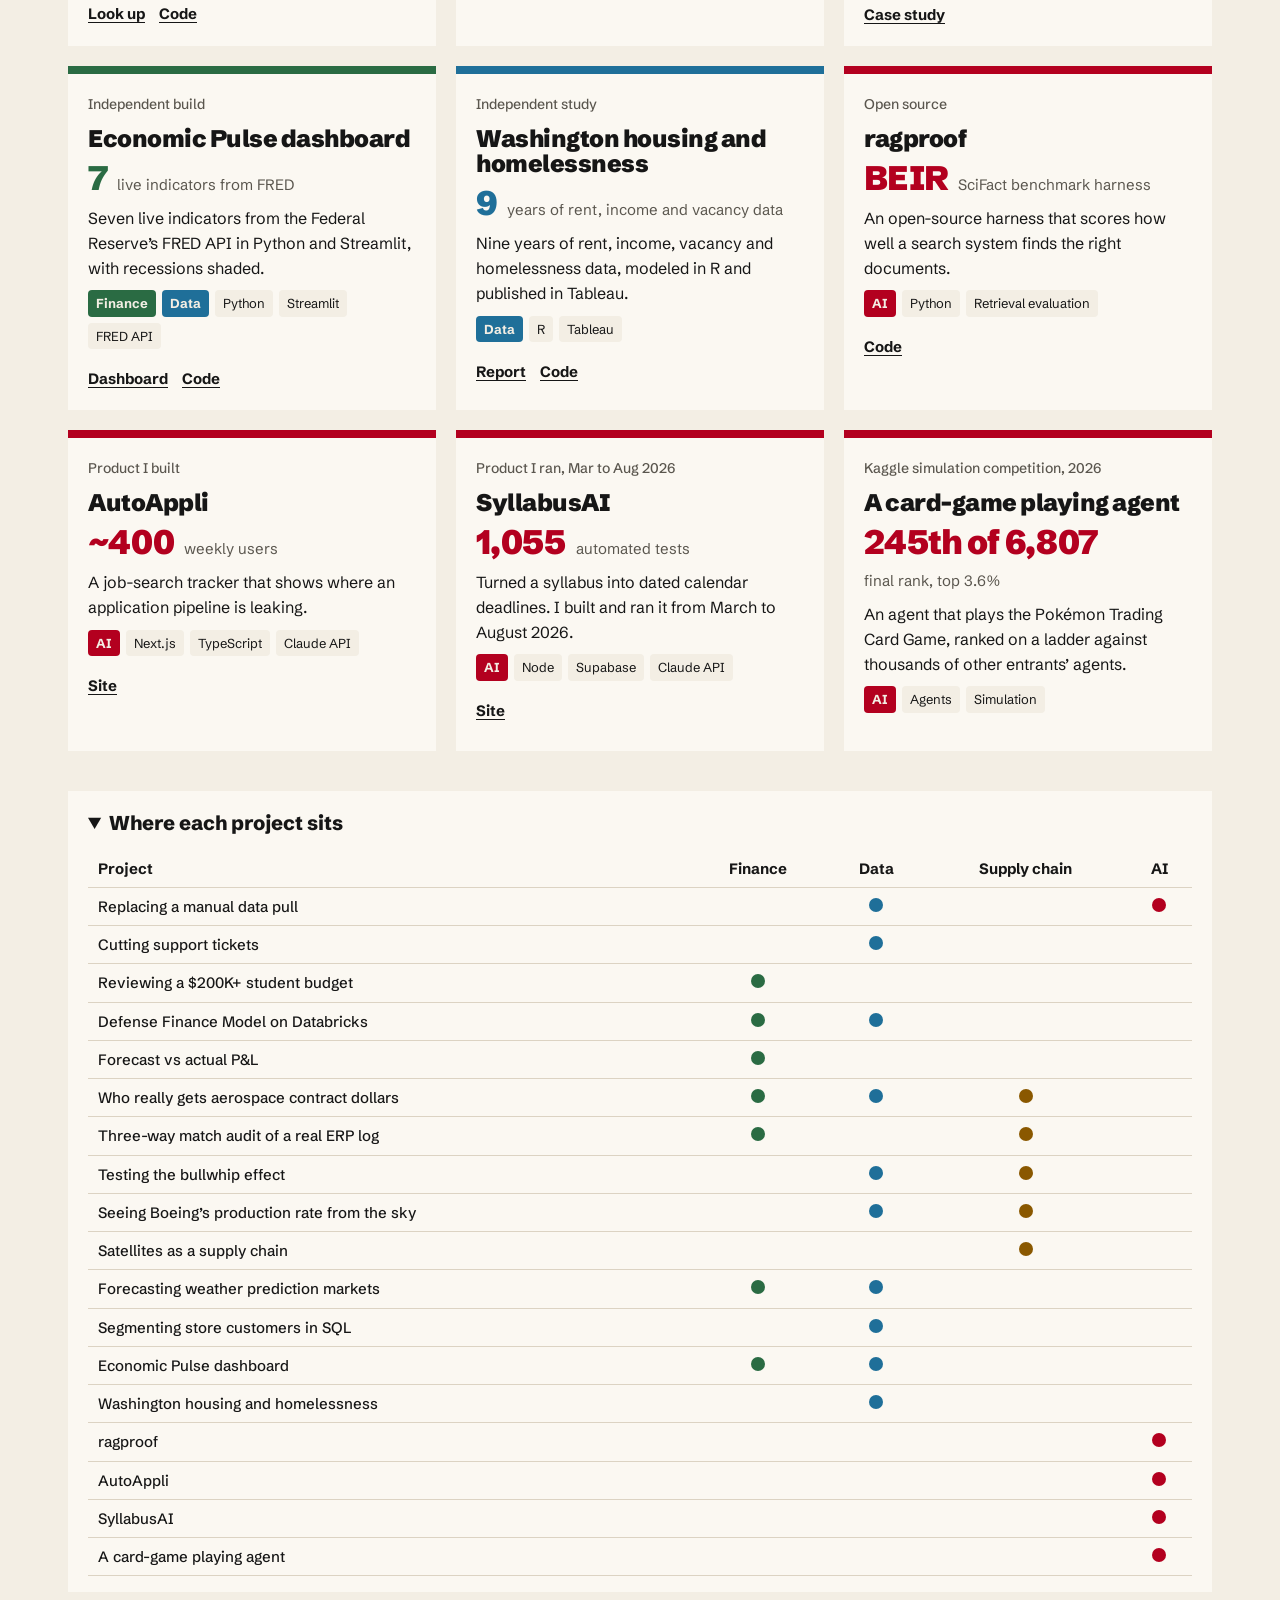
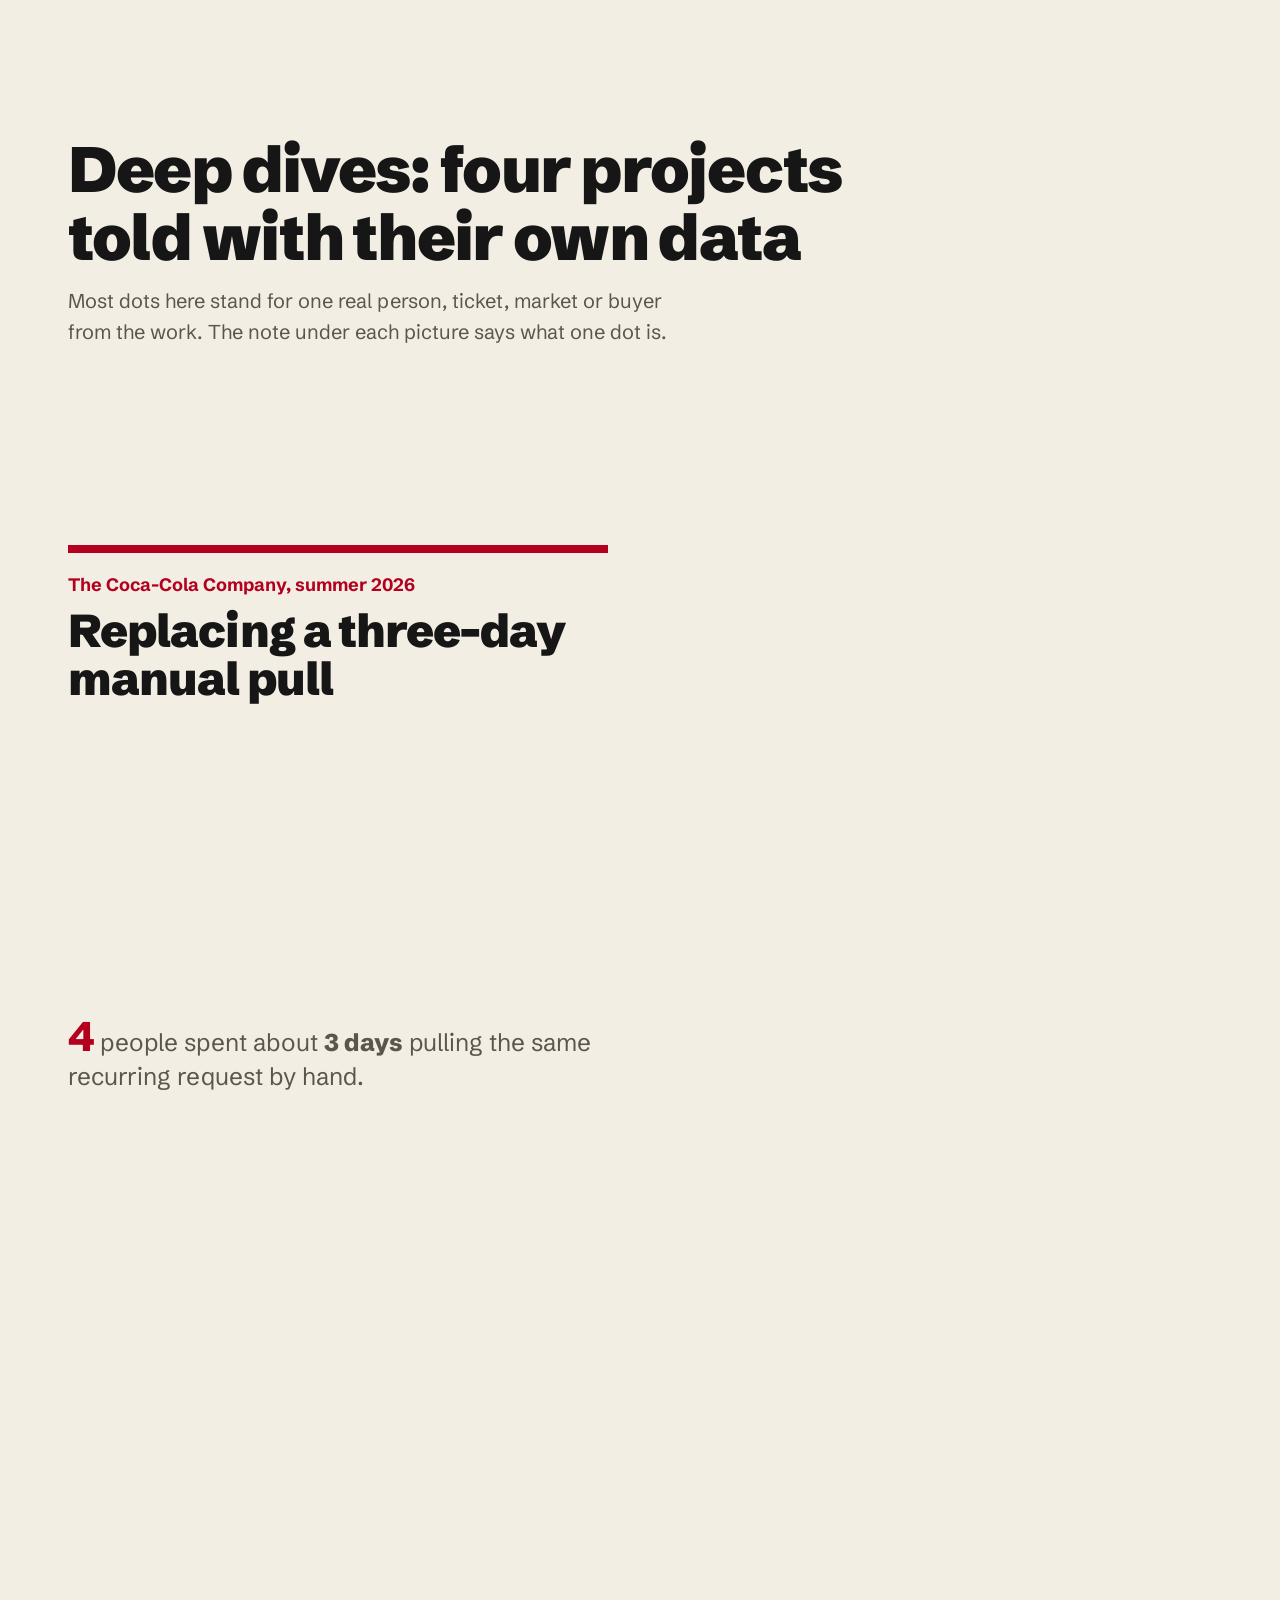
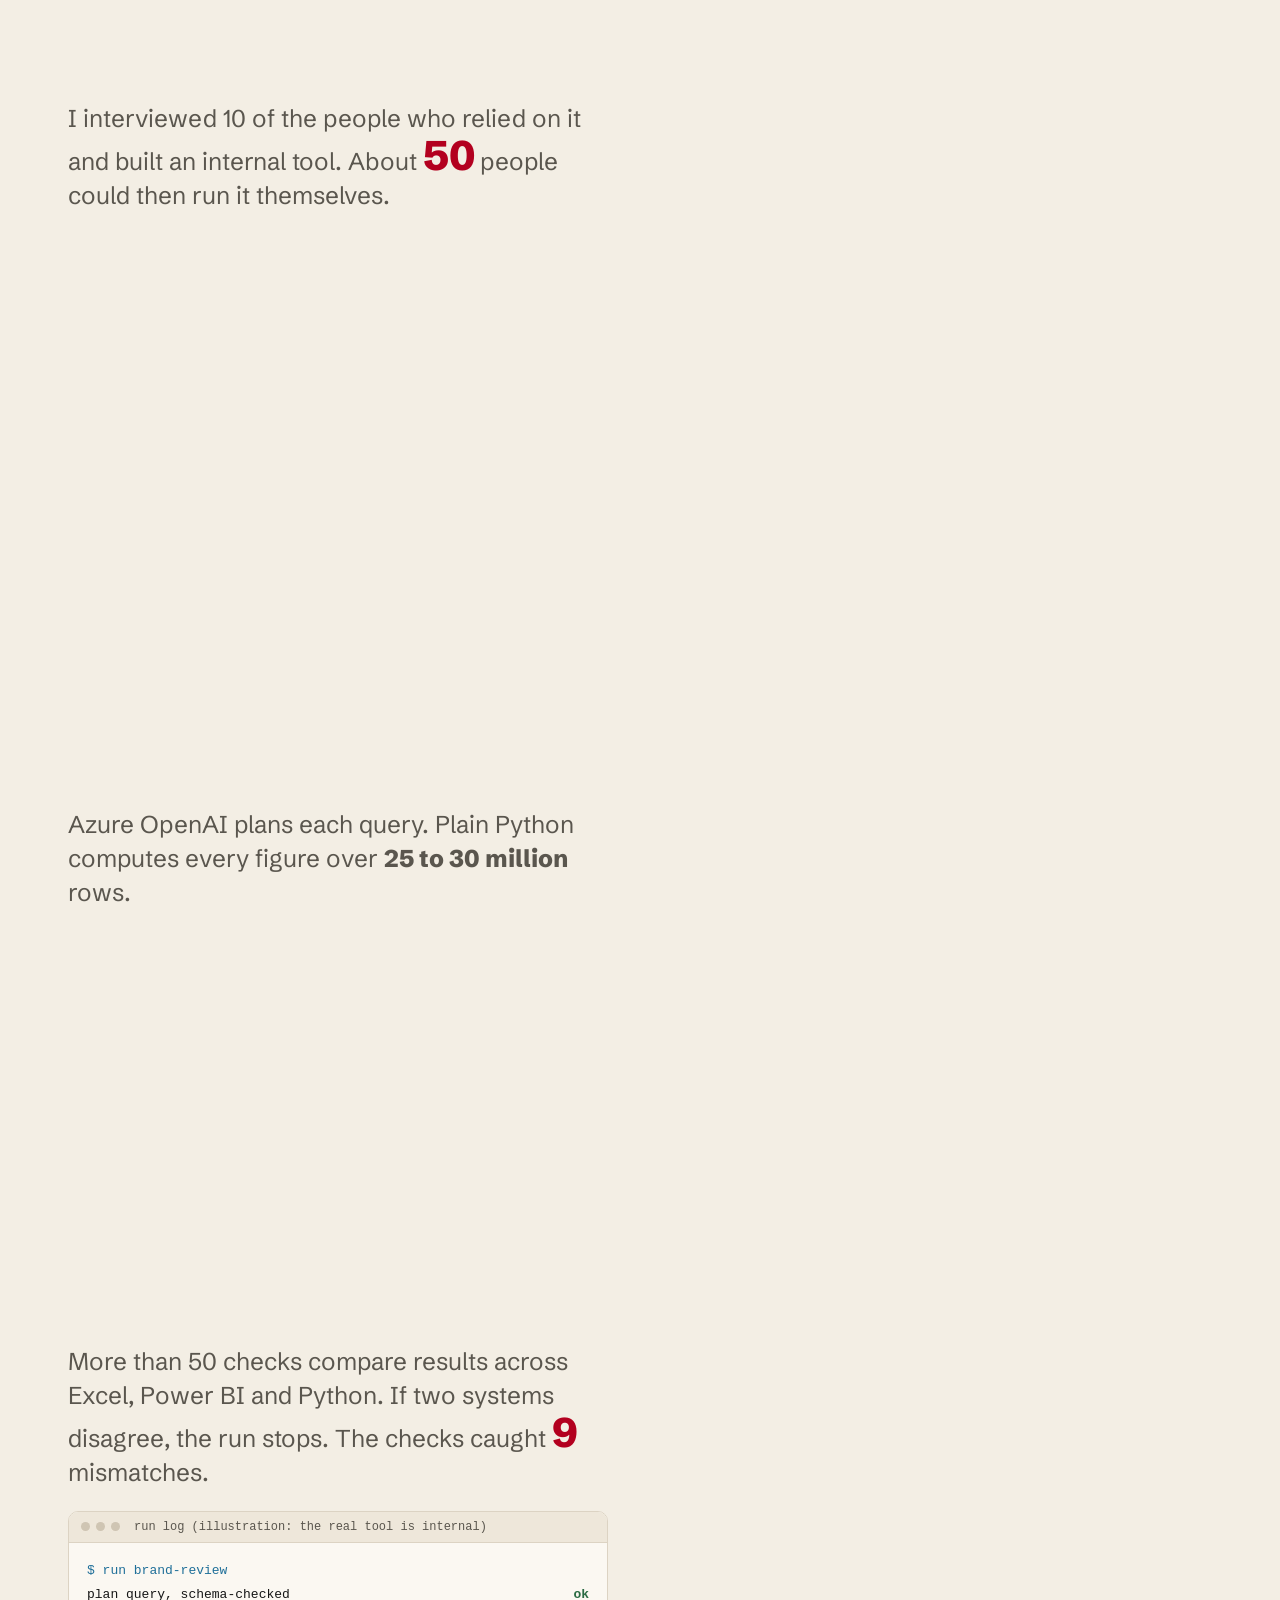
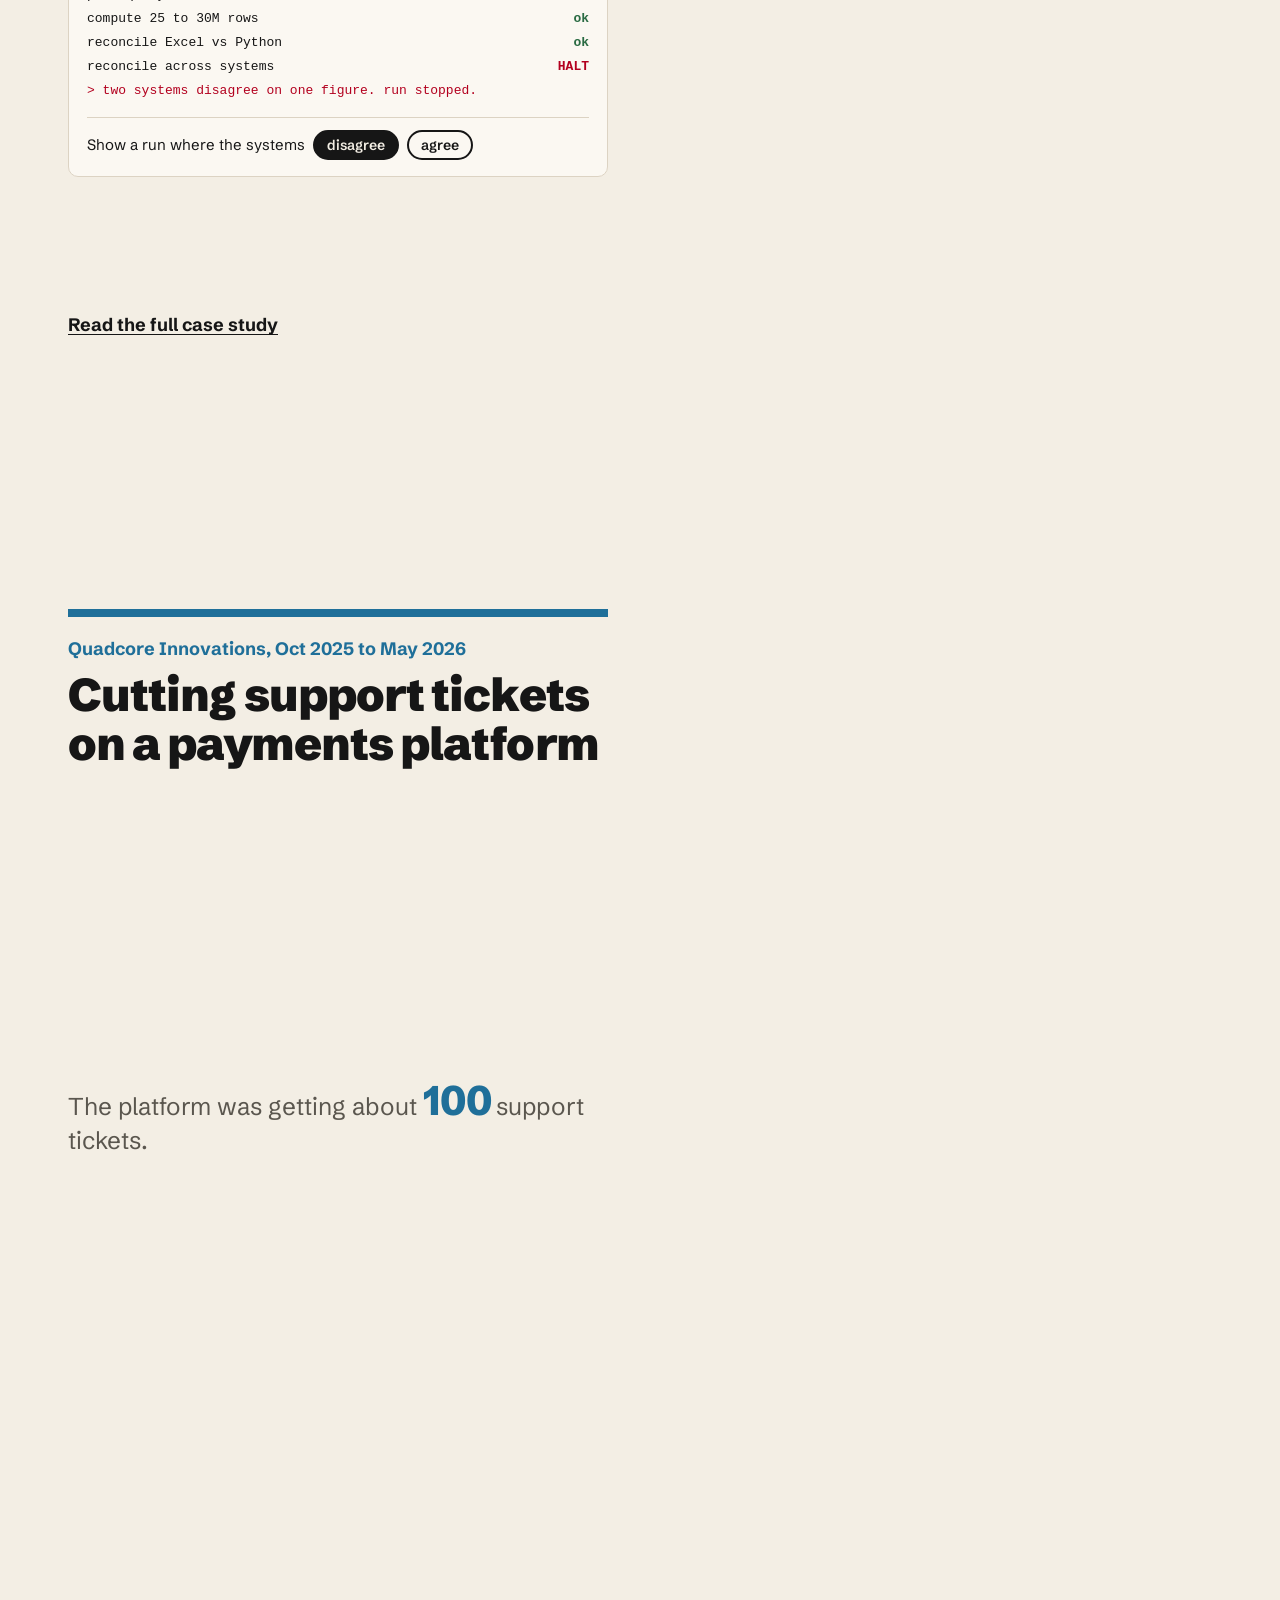
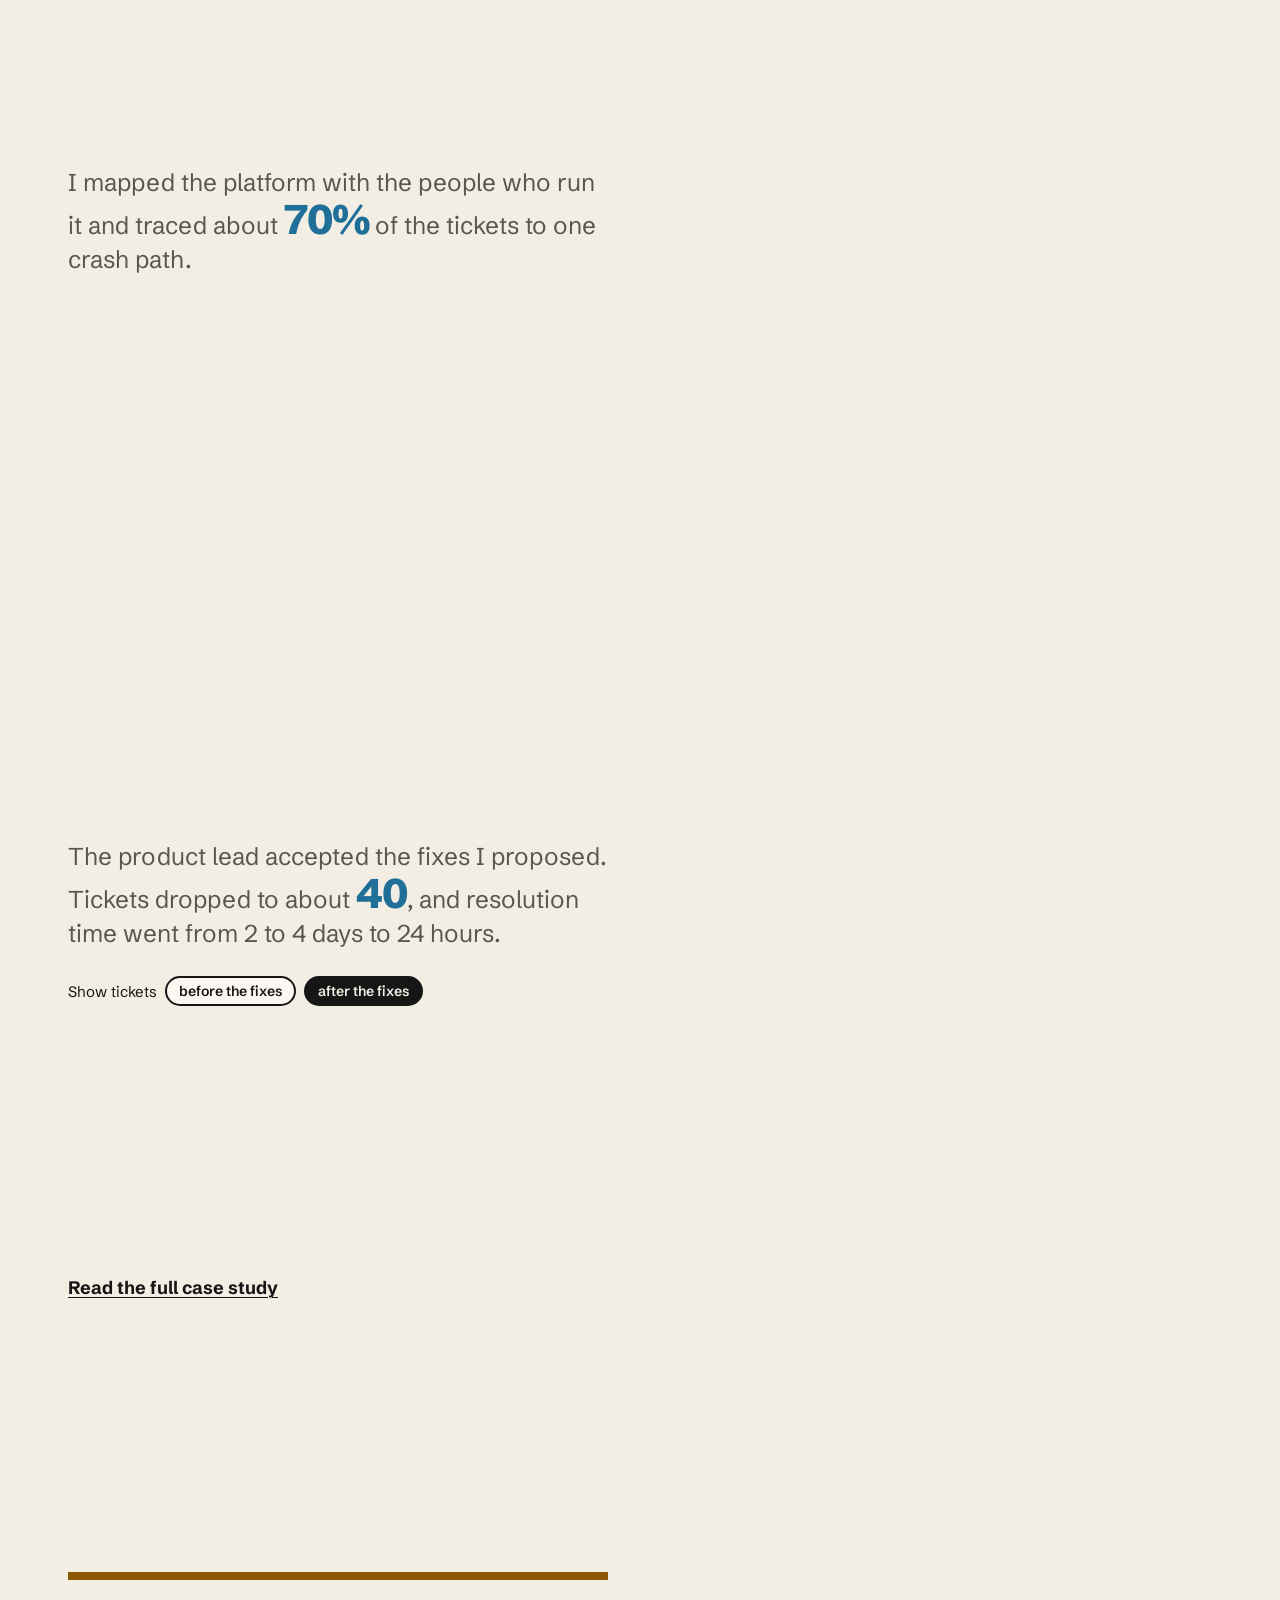
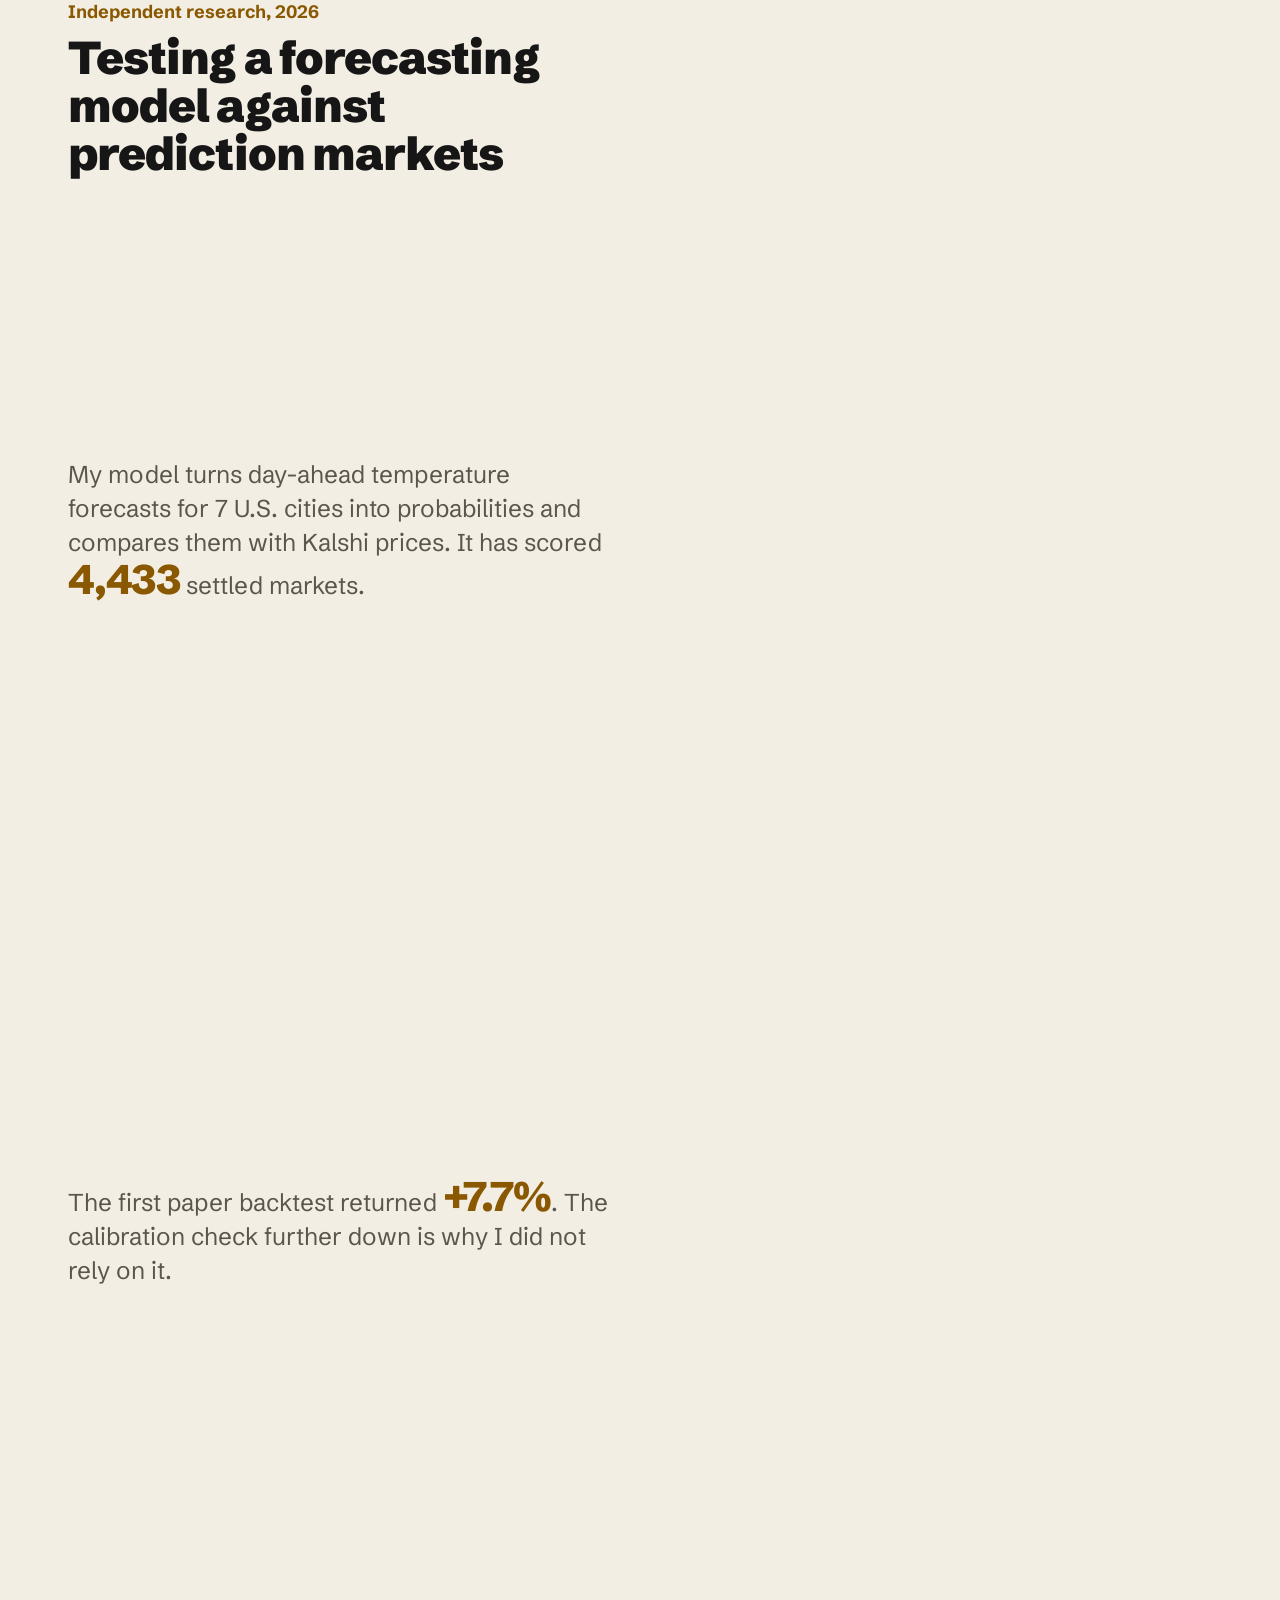
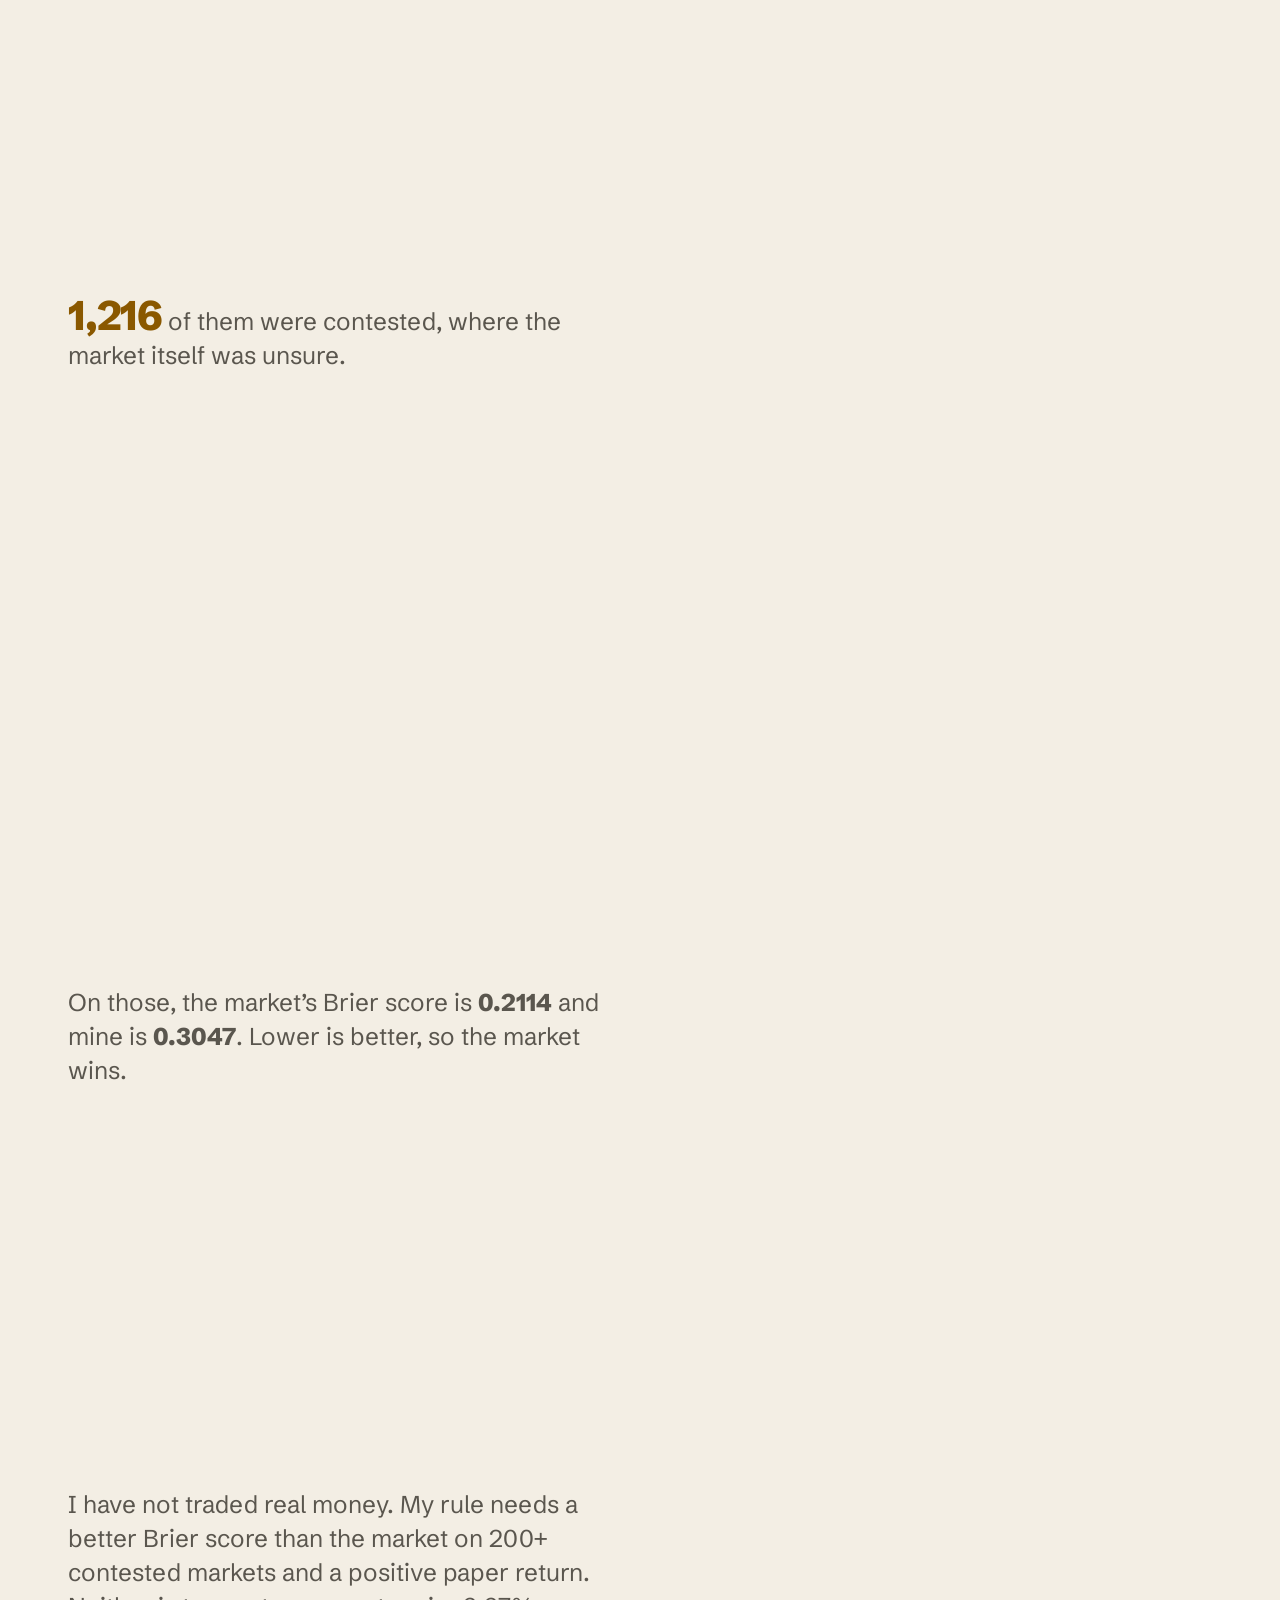
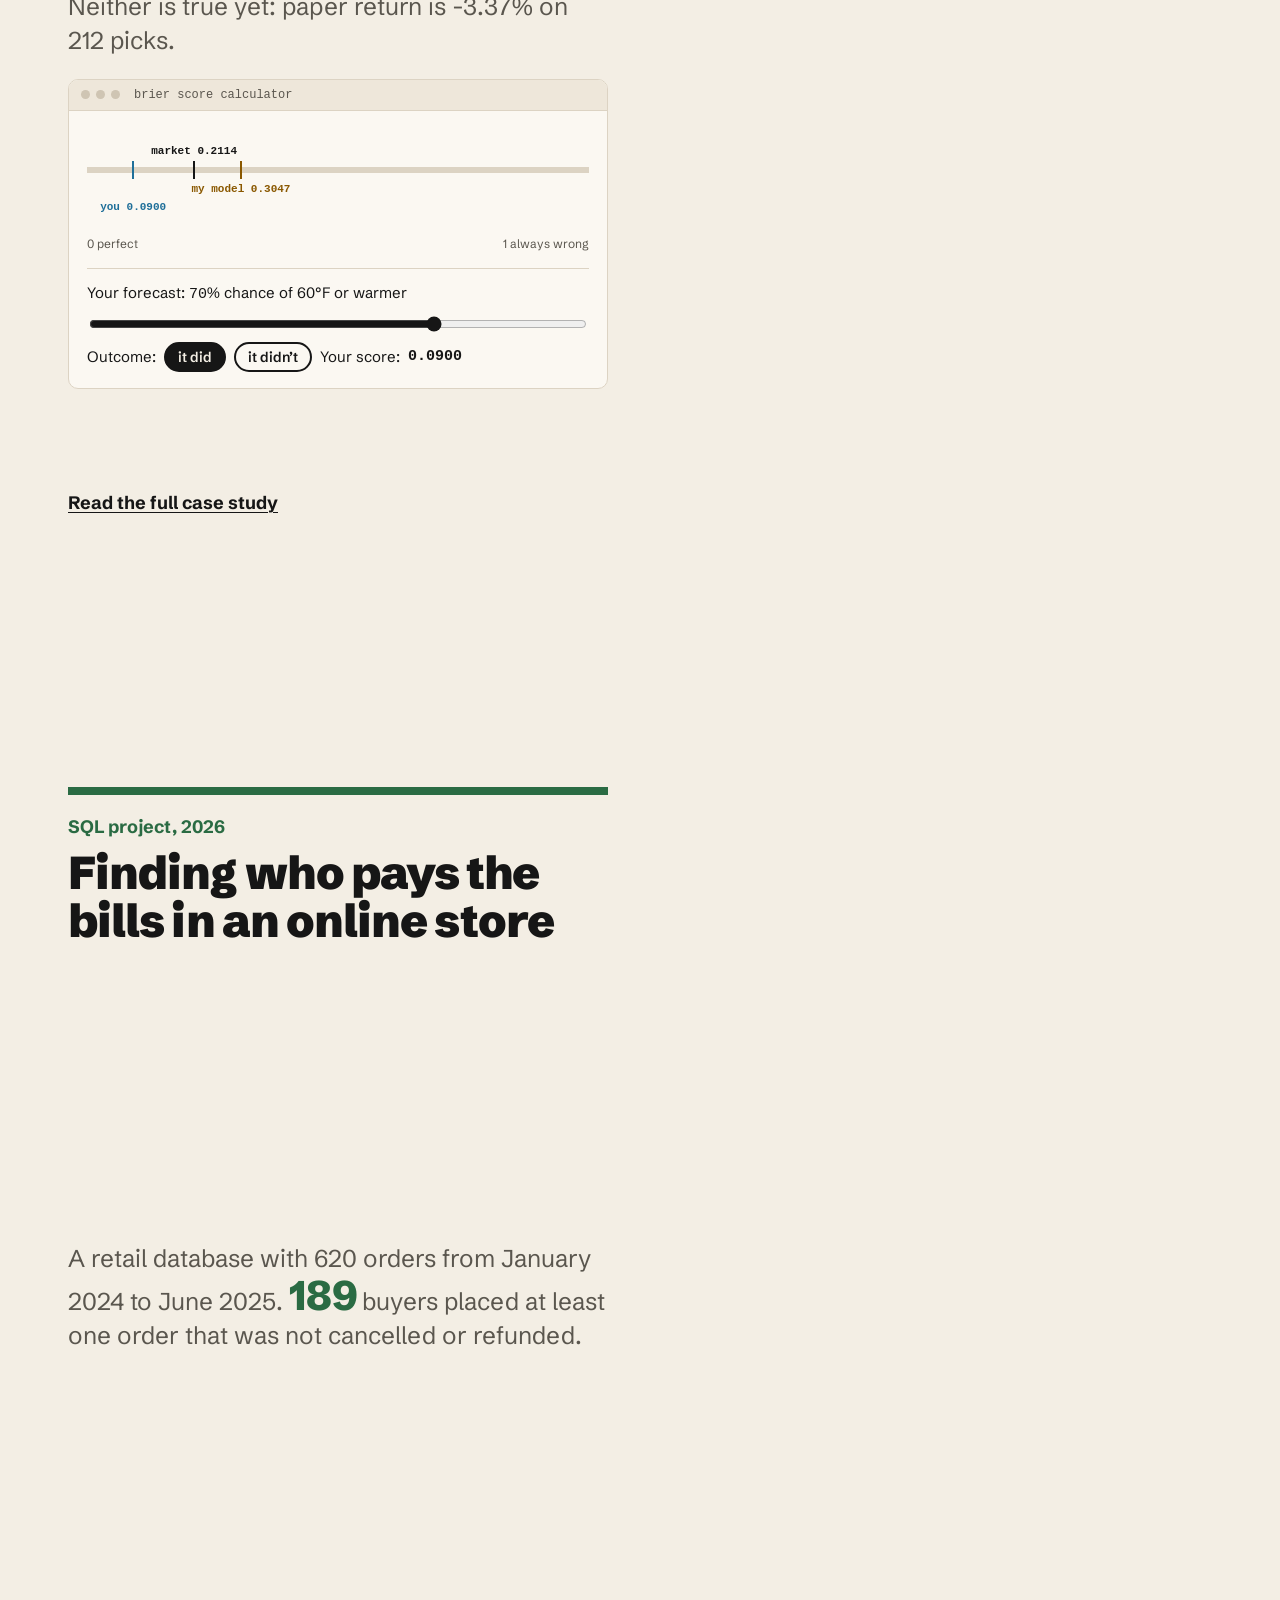
==== commit e008a846: "chore: rename the defense finance project card" ====
--- a/index.html
+++ b/index.html
@@ -84,7 +84,7 @@
 </article><article class="pcard" id="p-plan-went" data-lanes="finance data" data-hue="var(--green)" style="--hue:var(--green)">
   
   <p class="p-org">Independent research, 2026</p>
-  <h3>Where the plan went</h3>
+  <h3>Defense Finance Model on Databricks</h3>
   <p class="p-metric"><b>98%+</b><span>of each large profit miss covered by disclosed program charges</span></p>
   <p class="p-line">Plan, forecast and actual for Lockheed, Northrop, RTX and L3Harris, rebuilt from 299 SEC filings as a planning cube on Databricks. In the four years segment profit missed plan by more than $300M, losses tied to named programs covered at least 98% of each miss, and the outlook never came down before the charge was booked.</p>
   <ul class="p-tags"><li class="lane-tag" style="--hue:var(--green)">Finance</li><li class="lane-tag" style="--hue:var(--blue)">Data</li><li>Databricks</li><li>SQL</li><li>Python</li><li>Excel</li></ul>
@@ -207,7 +207,7 @@
     <summary>Where each project sits</summary>
     <div class="pmap-wrap"><table>
       <thead><tr><th scope="col">Project</th><th scope="col" data-col="finance">Finance</th><th scope="col" data-col="data">Data</th><th scope="col" data-col="supply-chain">Supply chain</th><th scope="col" data-col="ai">AI</th></tr></thead>
-      <tbody><tr data-lanes="ai data"><th scope="row"><a href="#p-coca-cola">Replacing a manual data pull</a></th><td data-col="finance"></td><td data-col="data"><span class="dot" style="--hue:var(--blue)" role="img" aria-label="Data"></span></td><td data-col="supply-chain"></td><td data-col="ai"><span class="dot" style="--hue:var(--red)" role="img" aria-label="AI"></span></td></tr><tr data-lanes="data"><th scope="row"><a href="#p-quadcore">Cutting support tickets</a></th><td data-col="finance"></td><td data-col="data"><span class="dot" style="--hue:var(--blue)" role="img" aria-label="Data"></span></td><td data-col="supply-chain"></td><td data-col="ai"></td></tr><tr data-lanes="finance"><th scope="row"><a href="#p-treasurer">Reviewing a $200K+ student budget</a></th><td data-col="finance"><span class="dot" style="--hue:var(--green)" role="img" aria-label="Finance"></span></td><td data-col="data"></td><td data-col="supply-chain"></td><td data-col="ai"></td></tr><tr data-lanes="finance data"><th scope="row"><a href="#p-plan-went">Where the plan went</a></th><td data-col="finance"><span class="dot" style="--hue:var(--green)" role="img" aria-label="Finance"></span></td><td data-col="data"><span class="dot" style="--hue:var(--blue)" role="img" aria-label="Data"></span></td><td data-col="supply-chain"></td><td data-col="ai"></td></tr><tr data-lanes="finance"><th scope="row"><a href="#p-cartier">Forecast vs actual P&amp;L</a></th><td data-col="finance"><span class="dot" style="--hue:var(--green)" role="img" aria-label="Finance"></span></td><td data-col="data"></td><td data-col="supply-chain"></td><td data-col="ai"></td></tr><tr data-lanes="supply-chain finance data"><th scope="row"><a href="#p-aero-spend">Who really gets aerospace contract dollars</a></th><td data-col="finance"><span class="dot" style="--hue:var(--green)" role="img" aria-label="Finance"></span></td><td data-col="data"><span class="dot" style="--hue:var(--blue)" role="img" aria-label="Data"></span></td><td data-col="supply-chain"><span class="dot" style="--hue:var(--gold)" role="img" aria-label="Supply chain"></span></td><td data-col="ai"></td></tr><tr data-lanes="supply-chain finance"><th scope="row"><a href="#p-p2p">Three-way match audit of a real ERP log</a></th><td data-col="finance"><span class="dot" style="--hue:var(--green)" role="img" aria-label="Finance"></span></td><td data-col="data"></td><td data-col="supply-chain"><span class="dot" style="--hue:var(--gold)" role="img" aria-label="Supply chain"></span></td><td data-col="ai"></td></tr><tr data-lanes="supply-chain data"><th scope="row"><a href="#p-bullwhip">Testing the bullwhip effect</a></th><td data-col="finance"></td><td data-col="data"><span class="dot" style="--hue:var(--blue)" role="img" aria-label="Data"></span></td><td data-col="supply-chain"><span class="dot" style="--hue:var(--gold)" role="img" aria-label="Supply chain"></span></td><td data-col="ai"></td></tr><tr data-lanes="supply-chain data"><th scope="row"><a href="#p-first-flight">Seeing Boeing&rsquo;s production rate from the sky</a></th><td data-col="finance"></td><td data-col="data"><span class="dot" style="--hue:var(--blue)" role="img" aria-label="Data"></span></td><td data-col="supply-chain"><span class="dot" style="--hue:var(--gold)" role="img" aria-label="Supply chain"></span></td><td data-col="ai"></td></tr><tr data-lanes="supply-chain"><th scope="row"><a href="#p-overhead">Satellites as a supply chain</a></th><td data-col="finance"></td><td data-col="data"></td><td data-col="supply-chain"><span class="dot" style="--hue:var(--gold)" role="img" aria-label="Supply chain"></span></td><td data-col="ai"></td></tr><tr data-lanes="data finance"><th scope="row"><a href="#p-kalshi">Forecasting weather prediction markets</a></th><td data-col="finance"><span class="dot" style="--hue:var(--green)" role="img" aria-label="Finance"></span></td><td data-col="data"><span class="dot" style="--hue:var(--blue)" role="img" aria-label="Data"></span></td><td data-col="supply-chain"></td><td data-col="ai"></td></tr><tr data-lanes="data"><th scope="row"><a href="#p-retail-sql">Segmenting store customers in SQL</a></th><td data-col="finance"></td><td data-col="data"><span class="dot" style="--hue:var(--blue)" role="img" aria-label="Data"></span></td><td data-col="supply-chain"></td><td data-col="ai"></td></tr><tr data-lanes="finance data"><th scope="row"><a href="#p-econ-pulse">Economic Pulse dashboard</a></th><td data-col="finance"><span class="dot" style="--hue:var(--green)" role="img" aria-label="Finance"></span></td><td data-col="data"><span class="dot" style="--hue:var(--blue)" role="img" aria-label="Data"></span></td><td data-col="supply-chain"></td><td data-col="ai"></td></tr><tr data-lanes="data"><th scope="row"><a href="#p-wa-housing">Washington housing and homelessness</a></th><td data-col="finance"></td><td data-col="data"><span class="dot" style="--hue:var(--blue)" role="img" aria-label="Data"></span></td><td data-col="supply-chain"></td><td data-col="ai"></td></tr><tr data-lanes="ai"><th scope="row"><a href="#p-ragproof">ragproof</a></th><td data-col="finance"></td><td data-col="data"></td><td data-col="supply-chain"></td><td data-col="ai"><span class="dot" style="--hue:var(--red)" role="img" aria-label="AI"></span></td></tr><tr data-lanes="ai"><th scope="row"><a href="#p-autoappli">AutoAppli</a></th><td data-col="finance"></td><td data-col="data"></td><td data-col="supply-chain"></td><td data-col="ai"><span class="dot" style="--hue:var(--red)" role="img" aria-label="AI"></span></td></tr><tr data-lanes="ai"><th scope="row"><a href="#p-syllabusai">SyllabusAI</a></th><td data-col="finance"></td><td data-col="data"></td><td data-col="supply-chain"></td><td data-col="ai"><span class="dot" style="--hue:var(--red)" role="img" aria-label="AI"></span></td></tr><tr data-lanes="ai"><th scope="row"><a href="#p-ptcg">A card-game playing agent</a></th><td data-col="finance"></td><td data-col="data"></td><td data-col="supply-chain"></td><td data-col="ai"><span class="dot" style="--hue:var(--red)" role="img" aria-label="AI"></span></td></tr></tbody>
+      <tbody><tr data-lanes="ai data"><th scope="row"><a href="#p-coca-cola">Replacing a manual data pull</a></th><td data-col="finance"></td><td data-col="data"><span class="dot" style="--hue:var(--blue)" role="img" aria-label="Data"></span></td><td data-col="supply-chain"></td><td data-col="ai"><span class="dot" style="--hue:var(--red)" role="img" aria-label="AI"></span></td></tr><tr data-lanes="data"><th scope="row"><a href="#p-quadcore">Cutting support tickets</a></th><td data-col="finance"></td><td data-col="data"><span class="dot" style="--hue:var(--blue)" role="img" aria-label="Data"></span></td><td data-col="supply-chain"></td><td data-col="ai"></td></tr><tr data-lanes="finance"><th scope="row"><a href="#p-treasurer">Reviewing a $200K+ student budget</a></th><td data-col="finance"><span class="dot" style="--hue:var(--green)" role="img" aria-label="Finance"></span></td><td data-col="data"></td><td data-col="supply-chain"></td><td data-col="ai"></td></tr><tr data-lanes="finance data"><th scope="row"><a href="#p-plan-went">Defense Finance Model on Databricks</a></th><td data-col="finance"><span class="dot" style="--hue:var(--green)" role="img" aria-label="Finance"></span></td><td data-col="data"><span class="dot" style="--hue:var(--blue)" role="img" aria-label="Data"></span></td><td data-col="supply-chain"></td><td data-col="ai"></td></tr><tr data-lanes="finance"><th scope="row"><a href="#p-cartier">Forecast vs actual P&amp;L</a></th><td data-col="finance"><span class="dot" style="--hue:var(--green)" role="img" aria-label="Finance"></span></td><td data-col="data"></td><td data-col="supply-chain"></td><td data-col="ai"></td></tr><tr data-lanes="supply-chain finance data"><th scope="row"><a href="#p-aero-spend">Who really gets aerospace contract dollars</a></th><td data-col="finance"><span class="dot" style="--hue:var(--green)" role="img" aria-label="Finance"></span></td><td data-col="data"><span class="dot" style="--hue:var(--blue)" role="img" aria-label="Data"></span></td><td data-col="supply-chain"><span class="dot" style="--hue:var(--gold)" role="img" aria-label="Supply chain"></span></td><td data-col="ai"></td></tr><tr data-lanes="supply-chain finance"><th scope="row"><a href="#p-p2p">Three-way match audit of a real ERP log</a></th><td data-col="finance"><span class="dot" style="--hue:var(--green)" role="img" aria-label="Finance"></span></td><td data-col="data"></td><td data-col="supply-chain"><span class="dot" style="--hue:var(--gold)" role="img" aria-label="Supply chain"></span></td><td data-col="ai"></td></tr><tr data-lanes="supply-chain data"><th scope="row"><a href="#p-bullwhip">Testing the bullwhip effect</a></th><td data-col="finance"></td><td data-col="data"><span class="dot" style="--hue:var(--blue)" role="img" aria-label="Data"></span></td><td data-col="supply-chain"><span class="dot" style="--hue:var(--gold)" role="img" aria-label="Supply chain"></span></td><td data-col="ai"></td></tr><tr data-lanes="supply-chain data"><th scope="row"><a href="#p-first-flight">Seeing Boeing&rsquo;s production rate from the sky</a></th><td data-col="finance"></td><td data-col="data"><span class="dot" style="--hue:var(--blue)" role="img" aria-label="Data"></span></td><td data-col="supply-chain"><span class="dot" style="--hue:var(--gold)" role="img" aria-label="Supply chain"></span></td><td data-col="ai"></td></tr><tr data-lanes="supply-chain"><th scope="row"><a href="#p-overhead">Satellites as a supply chain</a></th><td data-col="finance"></td><td data-col="data"></td><td data-col="supply-chain"><span class="dot" style="--hue:var(--gold)" role="img" aria-label="Supply chain"></span></td><td data-col="ai"></td></tr><tr data-lanes="data finance"><th scope="row"><a href="#p-kalshi">Forecasting weather prediction markets</a></th><td data-col="finance"><span class="dot" style="--hue:var(--green)" role="img" aria-label="Finance"></span></td><td data-col="data"><span class="dot" style="--hue:var(--blue)" role="img" aria-label="Data"></span></td><td data-col="supply-chain"></td><td data-col="ai"></td></tr><tr data-lanes="data"><th scope="row"><a href="#p-retail-sql">Segmenting store customers in SQL</a></th><td data-col="finance"></td><td data-col="data"><span class="dot" style="--hue:var(--blue)" role="img" aria-label="Data"></span></td><td data-col="supply-chain"></td><td data-col="ai"></td></tr><tr data-lanes="finance data"><th scope="row"><a href="#p-econ-pulse">Economic Pulse dashboard</a></th><td data-col="finance"><span class="dot" style="--hue:var(--green)" role="img" aria-label="Finance"></span></td><td data-col="data"><span class="dot" style="--hue:var(--blue)" role="img" aria-label="Data"></span></td><td data-col="supply-chain"></td><td data-col="ai"></td></tr><tr data-lanes="data"><th scope="row"><a href="#p-wa-housing">Washington housing and homelessness</a></th><td data-col="finance"></td><td data-col="data"><span class="dot" style="--hue:var(--blue)" role="img" aria-label="Data"></span></td><td data-col="supply-chain"></td><td data-col="ai"></td></tr><tr data-lanes="ai"><th scope="row"><a href="#p-ragproof">ragproof</a></th><td data-col="finance"></td><td data-col="data"></td><td data-col="supply-chain"></td><td data-col="ai"><span class="dot" style="--hue:var(--red)" role="img" aria-label="AI"></span></td></tr><tr data-lanes="ai"><th scope="row"><a href="#p-autoappli">AutoAppli</a></th><td data-col="finance"></td><td data-col="data"></td><td data-col="supply-chain"></td><td data-col="ai"><span class="dot" style="--hue:var(--red)" role="img" aria-label="AI"></span></td></tr><tr data-lanes="ai"><th scope="row"><a href="#p-syllabusai">SyllabusAI</a></th><td data-col="finance"></td><td data-col="data"></td><td data-col="supply-chain"></td><td data-col="ai"><span class="dot" style="--hue:var(--red)" role="img" aria-label="AI"></span></td></tr><tr data-lanes="ai"><th scope="row"><a href="#p-ptcg">A card-game playing agent</a></th><td data-col="finance"></td><td data-col="data"></td><td data-col="supply-chain"></td><td data-col="ai"><span class="dot" style="--hue:var(--red)" role="img" aria-label="AI"></span></td></tr></tbody>
     </table></div>
   </details>
 </section>
